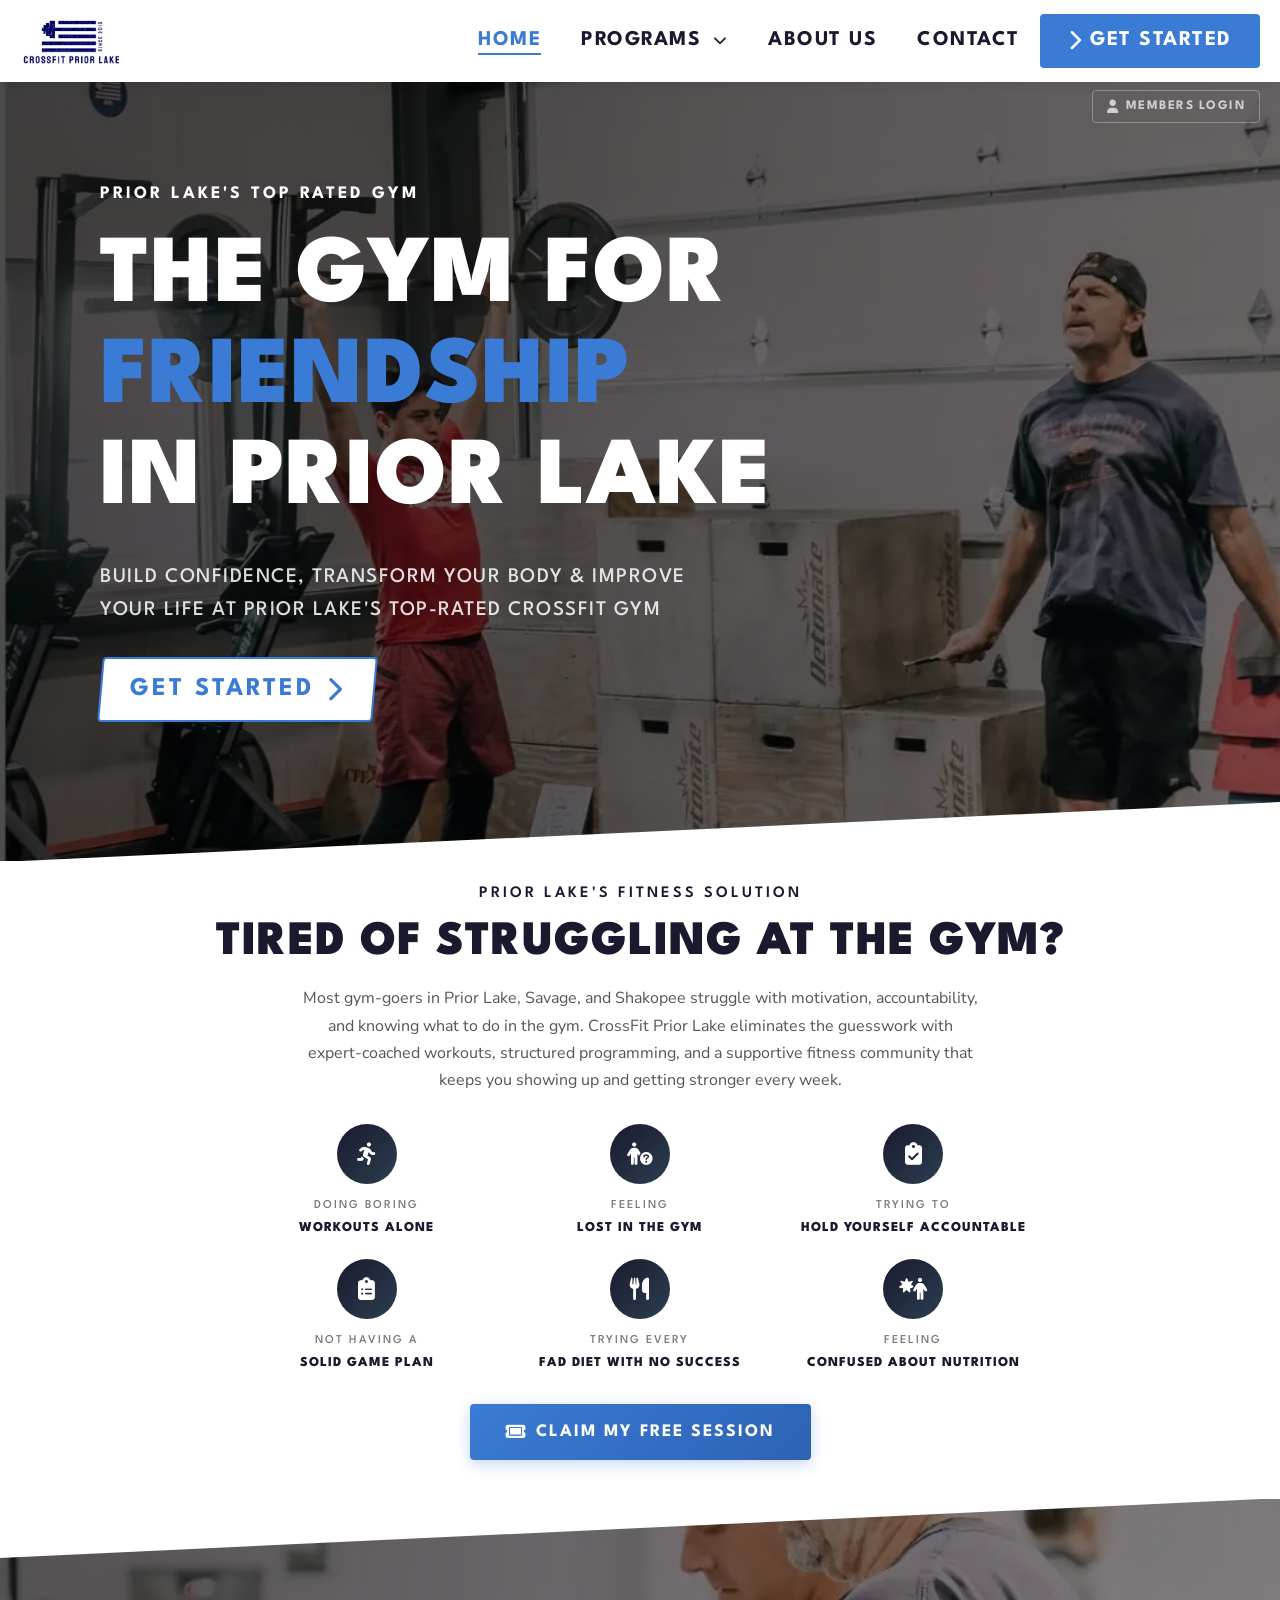
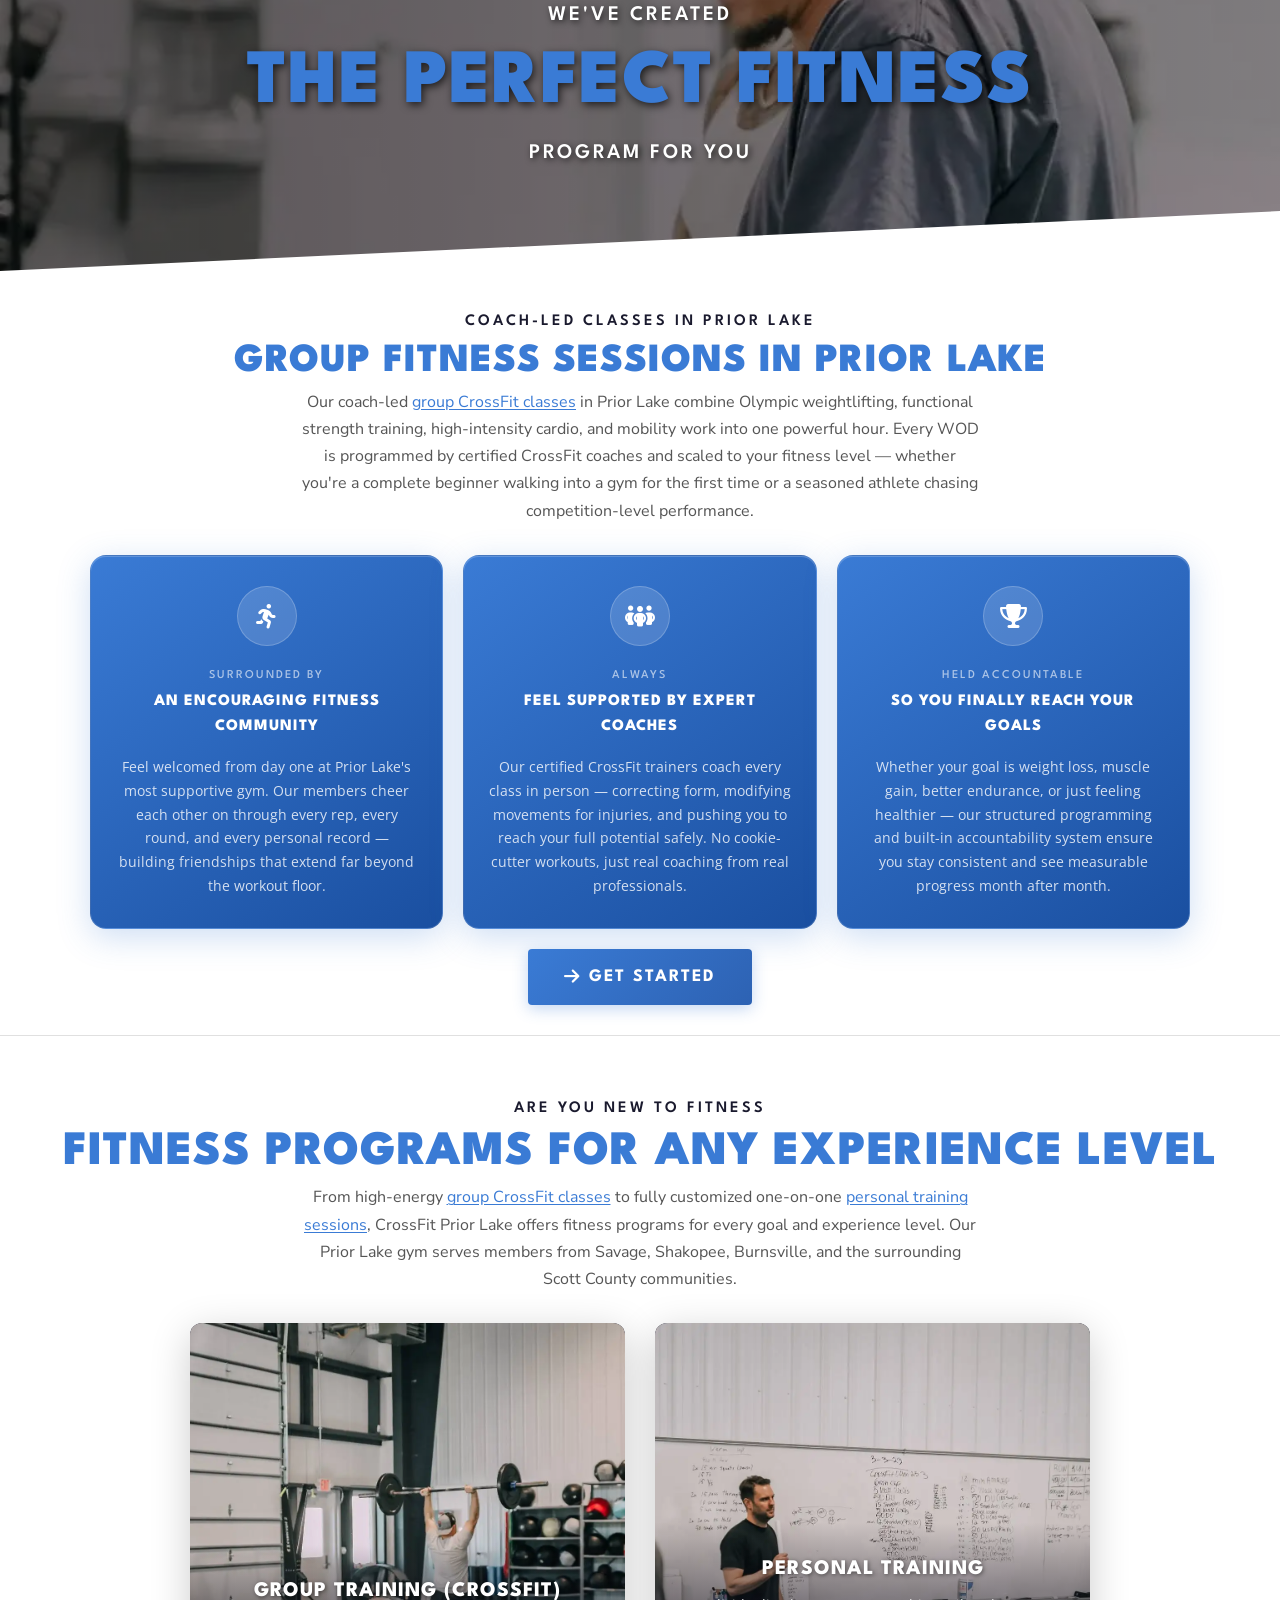
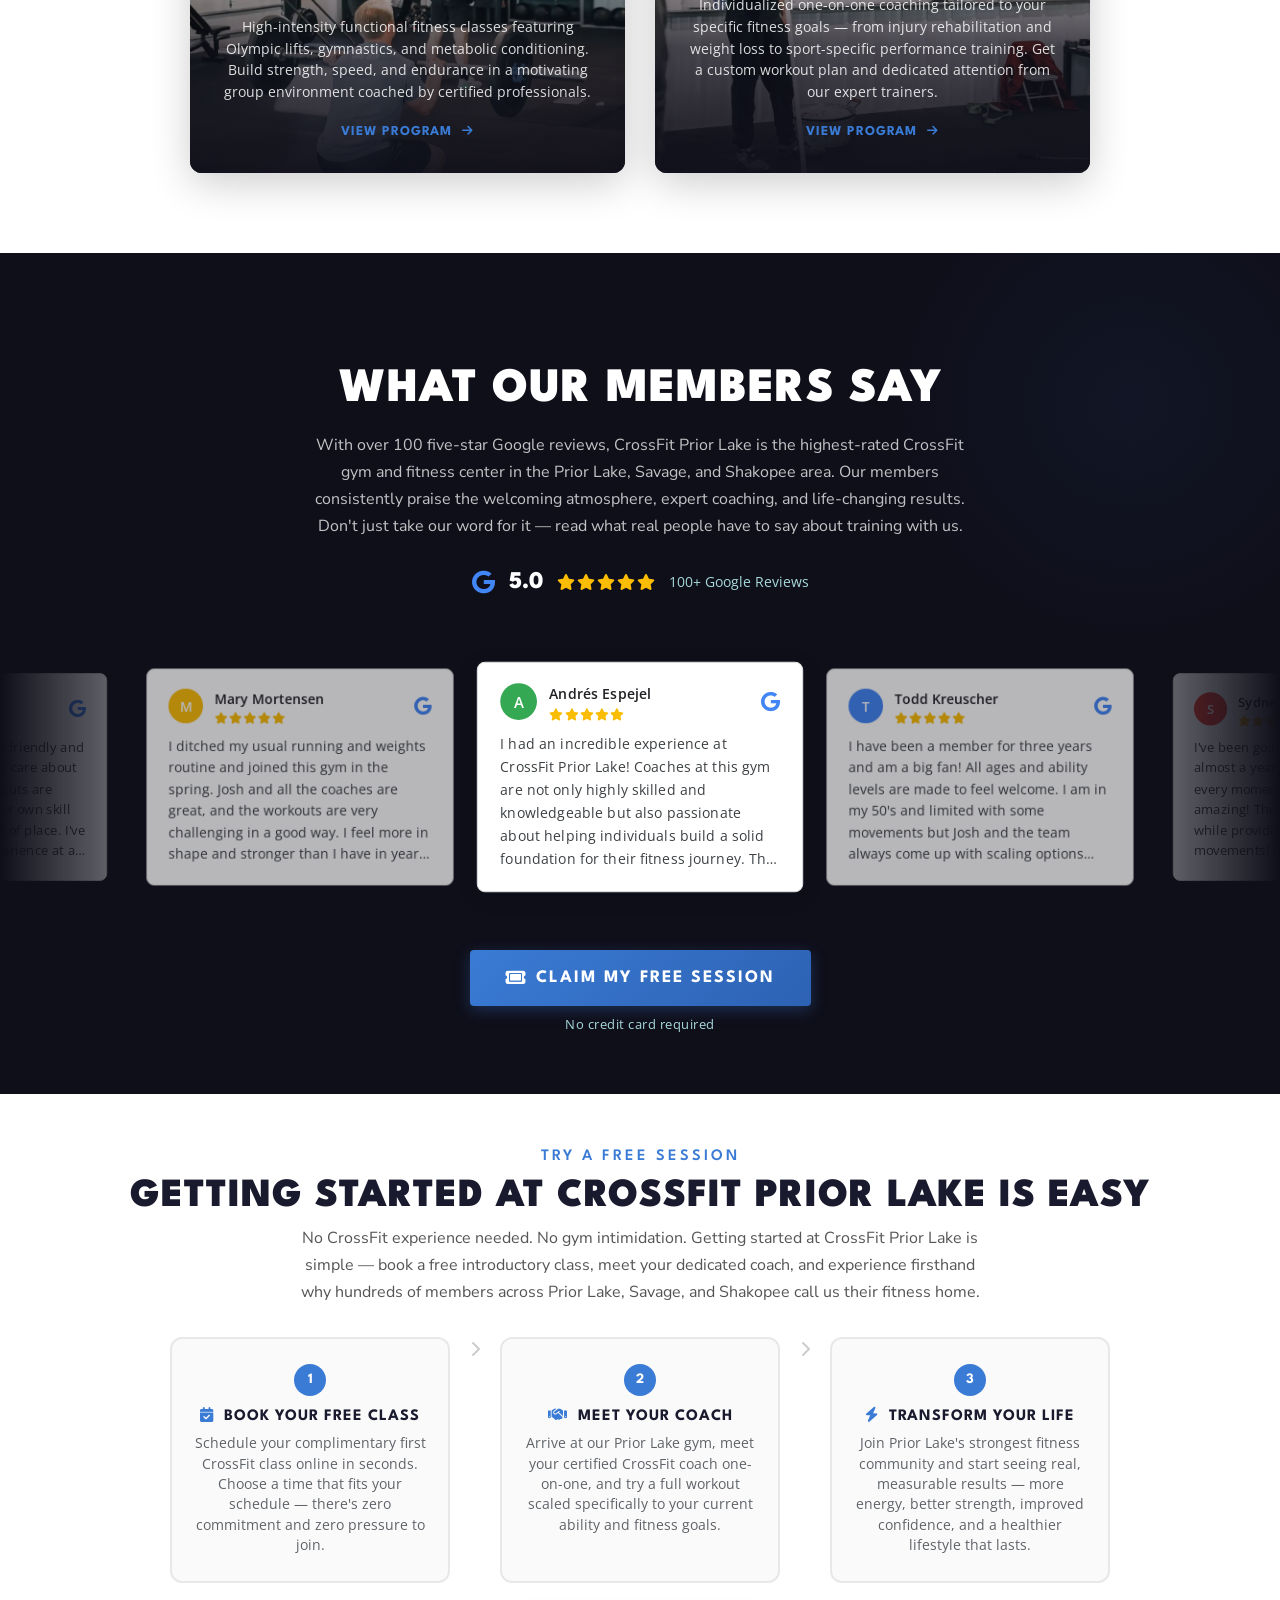
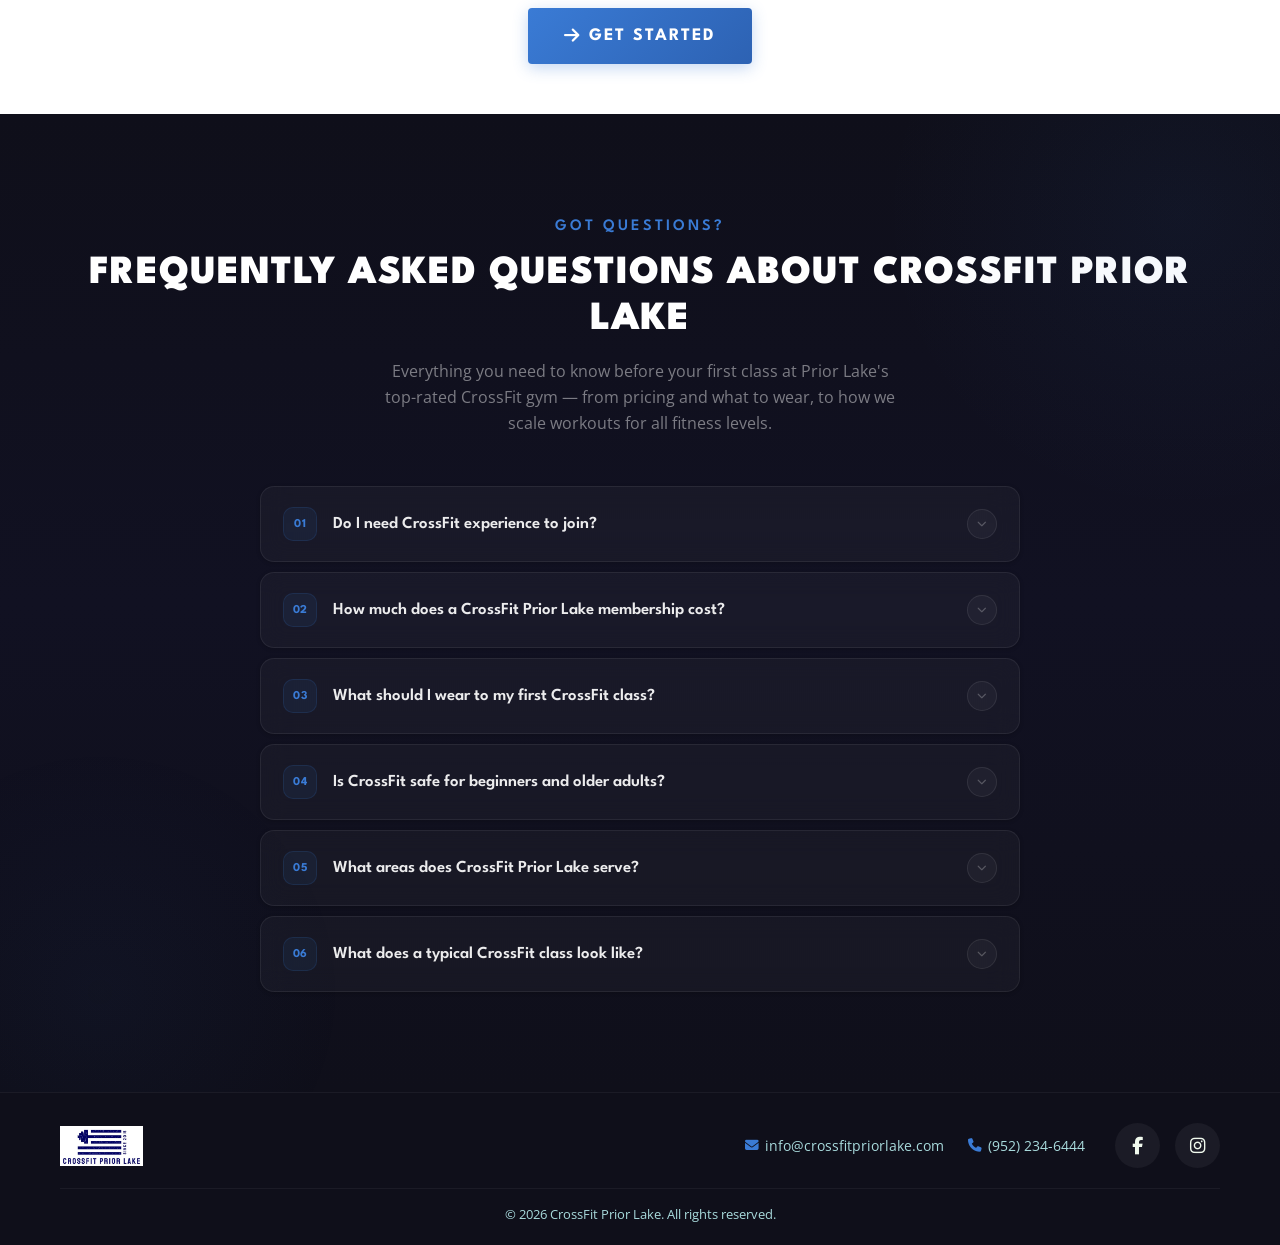
==== index.html @ 155ee69e "Initial commit" ====
<!DOCTYPE html>
<html lang="en">
<head>
  <meta charset="UTF-8">
  <meta name="viewport" content="width=device-width, initial-scale=1.0">
  <meta name="description" content="CrossFit Prior Lake — #1 rated gym in Prior Lake, MN. Expert-coached group classes, personal training & nutrition coaching. Book your free class today!">
  <title>CrossFit Prior Lake | #1 CrossFit Gym in Prior Lake, MN</title>

  <!-- Preconnect to external origins -->
  <link rel="preconnect" href="https://fonts.googleapis.com">
  <link rel="preconnect" href="https://fonts.gstatic.com" crossorigin>
  <link rel="preconnect" href="https://cdnjs.cloudflare.com" crossorigin>

  <!-- Critical CSS -->
  <link rel="preload" href="css/style.css?v=2" as="style">
  <link rel="stylesheet" href="css/style.css?v=2">

  <!-- Google Fonts (non-render-blocking) -->
  <link rel="preload" as="style" href="https://fonts.googleapis.com/css2?family=League+Spartan:wght@400;500;600;700&family=Nunito+Sans:wght@400;500;600;700&family=Oswald:wght@400;500;600;700&family=Open+Sans:wght@400;500;600&display=swap">
  <link rel="stylesheet" href="https://fonts.googleapis.com/css2?family=League+Spartan:wght@400;500;600;700&family=Nunito+Sans:wght@400;500;600;700&family=Oswald:wght@400;500;600;700&family=Open+Sans:wght@400;500;600&display=swap" media="print" onload="this.media='all'">

  <!-- Font Awesome (non-render-blocking) -->
  <link rel="preload" as="style" href="https://cdnjs.cloudflare.com/ajax/libs/font-awesome/6.5.1/css/all.min.css">
  <link rel="stylesheet" href="https://cdnjs.cloudflare.com/ajax/libs/font-awesome/6.5.1/css/all.min.css" media="print" onload="this.media='all'">

  <!-- Fallback for no-JS -->
  <noscript>
    <link rel="stylesheet" href="https://fonts.googleapis.com/css2?family=League+Spartan:wght@400;500;600;700&family=Nunito+Sans:wght@400;500;600;700&family=Oswald:wght@400;500;600;700&family=Open+Sans:wght@400;500;600&display=swap">
    <link rel="stylesheet" href="https://cdnjs.cloudflare.com/ajax/libs/font-awesome/6.5.1/css/all.min.css">
  </noscript>

  <!-- Favicon -->
  <link rel="icon" type="image/webp" sizes="32x32" href="images/favicon-32x32.webp">
  <link rel="icon" type="image/webp" sizes="16x16" href="images/favicon-16x16.webp">
  <link rel="apple-touch-icon" sizes="180x180" href="images/apple-touch-icon.webp">
  <link rel="manifest" href="site.webmanifest">

  <!-- Canonical -->
  <link rel="canonical" href="https://crossfitpriorlake.com/">

  <!-- Open Graph -->
  <meta property="og:type" content="website">
  <meta property="og:url" content="https://crossfitpriorlake.com/">
  <meta property="og:title" content="CrossFit Prior Lake | #1 CrossFit Gym in Prior Lake, MN">
  <meta property="og:description" content="CrossFit Prior Lake is the #1 rated CrossFit gym in Prior Lake, MN. Expert-coached group classes, personal training & nutrition coaching for all fitness levels. Book your free class today!">
  <meta property="og:image" content="https://crossfitpriorlake.com/images/Personal%20Training.webp">
  <meta property="og:locale" content="en_US">
  <meta property="og:site_name" content="CrossFit Prior Lake">

  <!-- Twitter Card -->
  <meta name="twitter:card" content="summary_large_image">
  <meta name="twitter:title" content="CrossFit Prior Lake | #1 CrossFit Gym in Prior Lake, MN">
  <meta name="twitter:description" content="CrossFit Prior Lake is the #1 rated CrossFit gym in Prior Lake, MN. Expert-coached group classes, personal training & nutrition coaching for all fitness levels. Book your free class today!">
  <meta name="twitter:image" content="https://crossfitpriorlake.com/images/Personal%20Training.webp">

  <!-- Structured Data -->
  <script type="application/ld+json">
  {
    "@context": "https://schema.org",
    "@type": "LocalBusiness",
    "@id": "https://crossfitpriorlake.com",
    "name": "CrossFit Prior Lake",
    "description": "CrossFit Prior Lake is the #1 rated CrossFit gym in Prior Lake, MN. Expert-coached group classes, personal training & nutrition coaching for all fitness levels. Book your free class today!",
    "url": "https://crossfitpriorlake.com",
    "telephone": "+1-952-234-6444",
    "address": {
      "@type": "PostalAddress",
      "streetAddress": "17205 Adelmann St SE",
      "addressLocality": "Prior Lake",
      "addressRegion": "MN",
      "postalCode": "55372",
      "addressCountry": "US"
    },
    "geo": {
      "@type": "GeoCoordinates",
      "latitude": 44.7133,
      "longitude": -93.4227
    },
    "image": "https://crossfitpriorlake.com/images/Personal%20Training.webp",
    "logo": "https://crossfitpriorlake.com/images/logo.webp",
    "openingHoursSpecification": [
      {
        "@type": "OpeningHoursSpecification",
        "dayOfWeek": ["Monday","Tuesday","Wednesday","Thursday","Friday"],
        "opens": "05:00",
        "closes": "20:00"
      },
      {
        "@type": "OpeningHoursSpecification",
        "dayOfWeek": "Saturday",
        "opens": "07:00",
        "closes": "12:00"
      },
      {
        "@type": "OpeningHoursSpecification",
        "dayOfWeek": "Sunday",
        "opens": "08:00",
        "closes": "11:00"
      }
    ],
    "aggregateRating": {
      "@type": "AggregateRating",
      "ratingValue": "5.0",
      "reviewCount": "100",
      "bestRating": "5"
    },
    "priceRange": "$$",
    "sameAs": []
  }
  </script>

  <!-- FAQ Structured Data -->
  <script type="application/ld+json">
  {
    "@context": "https://schema.org",
    "@type": "FAQPage",
    "mainEntity": [
      {
        "@type": "Question",
        "name": "Do I need CrossFit experience to join?",
        "acceptedAnswer": {
          "@type": "Answer",
          "text": "Absolutely not. CrossFit Prior Lake welcomes complete beginners every day. Every workout is scaled to your current fitness level by our certified coaches, so you can start from wherever you are — no experience required."
        }
      },
      {
        "@type": "Question",
        "name": "How much does a CrossFit Prior Lake membership cost?",
        "acceptedAnswer": {
          "@type": "Answer",
          "text": "We offer several membership options including unlimited group classes, personal training packages, and drop-in rates. Contact us or book a free intro class to learn about current pricing and find the plan that best fits your goals and budget."
        }
      },
      {
        "@type": "Question",
        "name": "What should I wear to my first CrossFit class?",
        "acceptedAnswer": {
          "@type": "Answer",
          "text": "Wear comfortable athletic clothing and supportive sneakers (cross-trainers or flat-soled shoes work best). Bring a water bottle — we provide everything else you need for your first workout at our Prior Lake gym."
        }
      },
      {
        "@type": "Question",
        "name": "Is CrossFit safe for beginners and older adults?",
        "acceptedAnswer": {
          "@type": "Answer",
          "text": "Yes. CrossFit is infinitely scalable. Our coaches modify every movement to accommodate injuries, mobility limitations, and different fitness levels. We train members from age 14 to 70+ safely and effectively."
        }
      },
      {
        "@type": "Question",
        "name": "What areas does CrossFit Prior Lake serve?",
        "acceptedAnswer": {
          "@type": "Answer",
          "text": "Our gym is located at 17205 Adelmann St SE in Prior Lake, MN 55372. We serve members from Prior Lake, Savage, Shakopee, Burnsville, Lakeville, Jordan, and the broader Scott County area."
        }
      },
      {
        "@type": "Question",
        "name": "What does a typical CrossFit class look like?",
        "acceptedAnswer": {
          "@type": "Answer",
          "text": "Each one-hour class includes a guided warm-up, skill or strength work, a high-intensity workout of the day (WOD), and a cool-down. Classes are led by certified coaches who explain every movement and ensure proper form throughout."
        }
      }
    ]
  }
  </script>
</head>
<body>

  <!-- ===== NAVIGATION ===== -->
  <nav class="navbar">
    <div class="container">
      <a href="index.html" class="logo"><img src="images/logo.webp" alt="CrossFit Prior Lake"></a>
      <ul class="nav-links">
        <li><a href="index.html" class="active">Home</a></li>
        <li class="nav-dropdown">
          <a href="#">Programs <i class="fas fa-chevron-down nav-dropdown-arrow"></i></a>
          <ul class="dropdown-menu">
            <li><a href="group-training.html">Group Training (CrossFit)</a></li>
            <li><a href="personal-training.html">Personal Training</a></li>
          </ul>
        </li>
        <li><a href="about.html">About Us</a></li>
        <li><a href="contact.html">Contact</a></li>
      </ul>
      <a href="contact.html" class="btn btn-nav-cta"><i class="fas fa-chevron-right"></i> Get Started</a>
      <div class="hamburger">
        <span></span>
        <span></span>
        <span></span>
      </div>
    </div>
  </nav>

  <!-- ===== HERO ===== -->
  <section class="hero">
    <a href="members.html" class="btn-nav-members"><i class="fas fa-user"></i> Members Login</a>
    <div class="hero-container">
      <div class="hero-content">
        <p class="hero-subtitle">PRIOR LAKE'S TOP RATED GYM</p>
        <h1>The Gym For<br><span class="hero-rotate">Fitness</span><br>In Prior Lake</h1>
        <p class="hero-tagline">Build confidence, transform your body &amp; improve your life at Prior Lake's top-rated CrossFit gym</p>
        <a href="contact.html" class="btn btn-hero"><span>Get Started</span> <i class="fas fa-chevron-right"></i></a>
      </div>
    </div>
    <div class="hero-mountain">
      <svg viewBox="0 0 1440 80" preserveAspectRatio="none" xmlns="http://www.w3.org/2000/svg">
        <path d="M0,80 L1440,20 L1440,80 Z" fill="#ffffff"/>
      </svg>
    </div>
  </section>

  <!-- ===== ARE YOU TIRED OF ===== -->
  <section class="tired-of">
    <div class="container">
      <p class="tired-of-label">Prior Lake's Fitness Solution</p>
      <h2 class="tired-of-heading">Tired Of Struggling At The Gym?</h2>
      <p class="seo-blurb">Most gym-goers in Prior Lake, Savage, and Shakopee struggle with motivation, accountability, and knowing what to do in the gym. CrossFit Prior Lake eliminates the guesswork with expert-coached workouts, structured programming, and a supportive fitness community that keeps you showing up and getting stronger every week.</p>
      <div class="tired-of-grid">
        <div class="tired-of-card">
          <div class="tired-of-icon"><i class="fas fa-person-running"></i></div>
          <p class="tired-of-small">Doing Boring</p>
          <p class="tired-of-bold">Workouts Alone</p>
        </div>
        <div class="tired-of-card">
          <div class="tired-of-icon"><i class="fas fa-person-circle-question"></i></div>
          <p class="tired-of-small">Feeling</p>
          <p class="tired-of-bold">Lost in the Gym</p>
        </div>
        <div class="tired-of-card">
          <div class="tired-of-icon"><i class="fas fa-clipboard-check"></i></div>
          <p class="tired-of-small">Trying To</p>
          <p class="tired-of-bold">Hold Yourself Accountable</p>
        </div>
        <div class="tired-of-card">
          <div class="tired-of-icon"><i class="fas fa-clipboard-list"></i></div>
          <p class="tired-of-small">Not Having A</p>
          <p class="tired-of-bold">Solid Game Plan</p>
        </div>
        <div class="tired-of-card">
          <div class="tired-of-icon"><i class="fas fa-utensils"></i></div>
          <p class="tired-of-small">Trying Every</p>
          <p class="tired-of-bold">Fad Diet With No Success</p>
        </div>
        <div class="tired-of-card">
          <div class="tired-of-icon"><i class="fas fa-person-burst"></i></div>
          <p class="tired-of-small">Feeling</p>
          <p class="tired-of-bold">Confused About Nutrition</p>
        </div>
      </div>
      <a href="contact.html" class="btn btn-blue tired-of-btn"><i class="fas fa-ticket"></i> Claim My Free Session</a>
    </div>
  </section>

  <!-- ===== PERFECT PROGRAM BANNER ===== -->
  <section class="perfect-banner">
    <div class="perfect-banner-slant-top">
      <svg viewBox="0 0 1440 80" preserveAspectRatio="none" xmlns="http://www.w3.org/2000/svg">
        <path d="M0,60 L1440,0 L0,0 Z" fill="#ffffff"/>
      </svg>
    </div>
    <div class="perfect-banner-content">
      <p class="perfect-banner-sub">We've Created</p>
      <h2 class="perfect-banner-heading"><span>The Perfect Fitness</span></h2>
      <p class="perfect-banner-sub">Program For You</p>
    </div>
    <div class="perfect-banner-slant-bottom">
      <svg viewBox="0 0 1440 80" preserveAspectRatio="none" xmlns="http://www.w3.org/2000/svg">
        <path d="M0,60 L1440,0 L1440,80 L0,80 Z" fill="#ffffff"/>
      </svg>
    </div>
  </section>

  <!-- ===== GROUP FITNESS TRAINING ===== -->
  <section class="group-fitness">
    <div class="container">
      <p class="group-fitness-label">Coach-Led Classes In Prior Lake</p>
      <h2 class="group-fitness-heading">Group Fitness Sessions In Prior Lake</h2>
      <p class="seo-blurb">Our coach-led <a href="group-training.html">group CrossFit classes</a> in Prior Lake combine Olympic weightlifting, functional strength training, high-intensity cardio, and mobility work into one powerful hour. Every WOD is programmed by certified CrossFit coaches and scaled to your fitness level — whether you're a complete beginner walking into a gym for the first time or a seasoned athlete chasing competition-level performance.</p>
      <div class="group-fitness-grid">
        <div class="group-fitness-card">
          <div class="group-fitness-icon"><i class="fas fa-person-running"></i></div>
          <p class="group-fitness-small">Surrounded By</p>
          <p class="group-fitness-bold">An Encouraging Fitness Community</p>
          <p class="group-fitness-desc">Feel welcomed from day one at Prior Lake's most supportive gym. Our members cheer each other on through every rep, every round, and every personal record — building friendships that extend far beyond the workout floor.</p>
        </div>
        <div class="group-fitness-card">
          <div class="group-fitness-icon"><i class="fas fa-people-group"></i></div>
          <p class="group-fitness-small">Always</p>
          <p class="group-fitness-bold">Feel Supported By Expert Coaches</p>
          <p class="group-fitness-desc">Our certified CrossFit trainers coach every class in person — correcting form, modifying movements for injuries, and pushing you to reach your full potential safely. No cookie-cutter workouts, just real coaching from real professionals.</p>
        </div>
        <div class="group-fitness-card">
          <div class="group-fitness-icon"><i class="fas fa-trophy"></i></div>
          <p class="group-fitness-small">Held Accountable</p>
          <p class="group-fitness-bold">So You Finally Reach Your Goals</p>
          <p class="group-fitness-desc">Whether your goal is weight loss, muscle gain, better endurance, or just feeling healthier — our structured programming and built-in accountability system ensure you stay consistent and see measurable progress month after month.</p>
        </div>
      </div>
      <a href="contact.html" class="btn btn-blue group-fitness-btn"><i class="fas fa-arrow-right"></i> Get Started</a>
    </div>
  </section>

  <!-- ===== PROGRAMS PREVIEW ===== -->
  <section class="programs">
    <div class="container">
      <p class="programs-label">Are You New To Fitness</p>
      <h2 class="programs-heading">Fitness Programs For Any Experience Level</h2>
      <p class="seo-blurb">From high-energy <a href="group-training.html">group CrossFit classes</a> to fully customized one-on-one <a href="personal-training.html">personal training sessions</a>, CrossFit Prior Lake offers fitness programs for every goal and experience level. Our Prior Lake gym serves members from Savage, Shakopee, Burnsville, and the surrounding Scott County communities.</p>
      <div class="programs-grid">
        <div class="program-card">
          <div class="program-card-img">
            <img src="images/Group%20Fitness.webp" alt="Group CrossFit class at CrossFit Prior Lake gym in Prior Lake, MN">
          </div>
          <div class="program-card-content">
            <h3>Group Training (CrossFit)</h3>
            <p>High-intensity functional fitness classes featuring Olympic lifts, gymnastics, and metabolic conditioning. Build strength, speed, and endurance in a motivating group environment coached by certified professionals.</p>
            <a href="group-training.html" class="program-link">View Program <i class="fas fa-arrow-right"></i></a>
          </div>
        </div>
        <div class="program-card">
          <div class="program-card-img">
            <img src="images/Personal%20Training.webp" alt="One-on-one personal training session at CrossFit Prior Lake">
          </div>
          <div class="program-card-content">
            <h3>Personal Training</h3>
            <p>Individualized one-on-one coaching tailored to your specific fitness goals — from injury rehabilitation and weight loss to sport-specific performance training. Get a custom workout plan and dedicated attention from our expert trainers.</p>
            <a href="personal-training.html" class="program-link">View Program <i class="fas fa-arrow-right"></i></a>
          </div>
        </div>
      </div>
    </div>
  </section>

  <!-- ===== GOOGLE REVIEWS ===== -->
  <section class="reviews">
    <div class="container">
      <p class="reviews-label">Real People, Real Results</p>
      <h2 class="reviews-heading">What Our Members Say</h2>
      <p class="seo-blurb seo-blurb-light">With over 100 five-star Google reviews, CrossFit Prior Lake is the highest-rated CrossFit gym and fitness center in the Prior Lake, Savage, and Shakopee area. Our members consistently praise the welcoming atmosphere, expert coaching, and life-changing results. Don't just take our word for it — read what real people have to say about training with us.</p>
      <div class="reviews-google">
        <i class="fab fa-google"></i>
        <span class="reviews-rating">5.0</span>
        <div class="reviews-stars">
          <i class="fas fa-star"></i><i class="fas fa-star"></i><i class="fas fa-star"></i><i class="fas fa-star"></i><i class="fas fa-star"></i>
        </div>
        <span class="reviews-count">100+ Google Reviews</span>
      </div>
    </div>
    <div class="reviews-carousel-wrapper">
      <div class="reviews-carousel" id="reviewsCarousel">
        <!-- Cards loaded dynamically via JS, fallback below -->
      </div>
    </div>
    <div class="reviews-cta">
      <a href="contact.html" class="btn btn-blue reviews-btn"><i class="fas fa-ticket"></i> Claim My Free Session</a>
      <p class="reviews-cta-sub">No credit card required</p>
    </div>
  </section>

  <!-- ===== HOW IT WORKS ===== -->
  <section class="how-it-works">
    <div class="container">
      <p class="how-it-works-label">Try A Free Session</p>
      <h2 class="how-it-works-heading">Getting Started At CrossFit Prior Lake Is Easy</h2>
      <p class="seo-blurb">No CrossFit experience needed. No gym intimidation. Getting started at CrossFit Prior Lake is simple — book a free introductory class, meet your dedicated coach, and experience firsthand why hundreds of members across Prior Lake, Savage, and Shakopee call us their fitness home.</p>
      <div class="how-it-works-steps">
        <div class="how-it-works-step">
          <div class="how-it-works-number">1</div>
          <h3><i class="fas fa-calendar-check"></i> Book Your Free Class</h3>
          <p>Schedule your complimentary first CrossFit class online in seconds. Choose a time that fits your schedule — there's zero commitment and zero pressure to join.</p>
        </div>
        <div class="how-it-works-connector"><i class="fas fa-chevron-right"></i></div>
        <div class="how-it-works-step">
          <div class="how-it-works-number">2</div>
          <h3><i class="fas fa-handshake"></i> Meet Your Coach</h3>
          <p>Arrive at our Prior Lake gym, meet your certified CrossFit coach one-on-one, and try a full workout scaled specifically to your current ability and fitness goals.</p>
        </div>
        <div class="how-it-works-connector"><i class="fas fa-chevron-right"></i></div>
        <div class="how-it-works-step">
          <div class="how-it-works-number">3</div>
          <h3><i class="fas fa-bolt"></i> Transform Your Life</h3>
          <p>Join Prior Lake's strongest fitness community and start seeing real, measurable results — more energy, better strength, improved confidence, and a healthier lifestyle that lasts.</p>
        </div>
      </div>
      <a href="contact.html" class="btn btn-blue how-it-works-btn"><i class="fas fa-arrow-right"></i> Get Started</a>
    </div>
  </section>

  <!-- ===== FAQ ===== -->
  <section class="faq">
    <div class="container">
      <p class="faq-label">Got Questions?</p>
      <h2 class="faq-heading">Frequently Asked Questions About CrossFit Prior Lake</h2>
      <p class="faq-subtext">Everything you need to know before your first class at Prior Lake's top-rated CrossFit gym — from pricing and what to wear, to how we scale workouts for all fitness levels.</p>
      <div class="faq-list">
        <details class="faq-item">
          <summary><span class="faq-question-text">Do I need CrossFit experience to join?</span></summary>
          <p>Absolutely not. CrossFit Prior Lake welcomes complete beginners every day. Every workout is scaled to your current fitness level by our certified coaches, so you can start from wherever you are — no experience required.</p>
        </details>
        <details class="faq-item">
          <summary><span class="faq-question-text">How much does a CrossFit Prior Lake membership cost?</span></summary>
          <p>We offer several membership options including unlimited group classes, personal training packages, and drop-in rates. Contact us or book a free intro class to learn about current pricing and find the plan that best fits your goals and budget.</p>
        </details>
        <details class="faq-item">
          <summary><span class="faq-question-text">What should I wear to my first CrossFit class?</span></summary>
          <p>Wear comfortable athletic clothing and supportive sneakers (cross-trainers or flat-soled shoes work best). Bring a water bottle — we provide everything else you need for your first workout at our Prior Lake gym.</p>
        </details>
        <details class="faq-item">
          <summary><span class="faq-question-text">Is CrossFit safe for beginners and older adults?</span></summary>
          <p>Yes. CrossFit is infinitely scalable. Our coaches modify every movement to accommodate injuries, mobility limitations, and different fitness levels. We train members from age 14 to 70+ safely and effectively.</p>
        </details>
        <details class="faq-item">
          <summary><span class="faq-question-text">What areas does CrossFit Prior Lake serve?</span></summary>
          <p>Our gym is located at 17205 Adelmann St SE in Prior Lake, MN 55372. We serve members from Prior Lake, Savage, Shakopee, Burnsville, Lakeville, Jordan, and the broader Scott County area.</p>
        </details>
        <details class="faq-item">
          <summary><span class="faq-question-text">What does a typical CrossFit class look like?</span></summary>
          <p>Each one-hour class includes a guided warm-up, skill or strength work, a high-intensity workout of the day (WOD), and a cool-down. Classes are led by certified coaches who explain every movement and ensure proper form throughout.</p>
        </details>
      </div>
    </div>
  </section>

  <!-- ===== MOBILE STICKY CTA BAR ===== -->
  <div class="mobile-sticky-bar" id="mobileStickyBar">
    <a href="members.html" class="mobile-sticky-btn mobile-sticky-members">
      <i class="fas fa-user"></i>
      <span>Members</span>
    </a>
    <a href="contact.html" class="mobile-sticky-btn mobile-sticky-schedule">
      <i class="fas fa-calendar-alt"></i>
      <span>Schedule</span>
    </a>
    <a href="contact.html" class="mobile-sticky-btn mobile-sticky-free">
      <i class="fas fa-award"></i>
      <span>Free Session</span>
    </a>
  </div>

  <!-- ===== FOOTER ===== -->
  <footer class="footer">
    <div class="container">
      <div class="footer-compact">
        <a href="index.html" class="logo"><img src="images/logo.webp" alt="CrossFit Prior Lake"></a>
        <div class="footer-contact">
          <a href="mailto:info@crossfitpriorlake.com"><i class="fas fa-envelope"></i> info@crossfitpriorlake.com</a>
          <a href="tel:+19522346444"><i class="fas fa-phone"></i> (952) 234-6444</a>
        </div>
        <div class="social-links">
          <a href="https://www.facebook.com/p/CrossFit-Prior-Lake-100094153952353/"><i class="fab fa-facebook-f"></i></a>
          <a href="https://www.instagram.com/crossfitpriorlake/"><i class="fab fa-instagram"></i></a>
        </div>
      </div>
      <div class="footer-bottom">
        <p>&copy; 2026 CrossFit Prior Lake. All rights reserved.</p>
      </div>
    </div>
  </footer>

  <!-- ===== POPUP ===== -->
  <div class="popup-overlay" id="popupOverlay">
    <div class="popup-modal">
      <button class="popup-close" id="popupClose" aria-label="Close popup">&times;</button>
      <div class="popup-badge"><i class="fas fa-gift"></i> FREE CLASS — Limited Spots</div>
      <h2 class="popup-heading">Claim Free Class & See Schedule</h2>
      <p class="popup-sub">Try a workout on us — zero cost, zero commitment. Just show up and experience the best gym in Prior Lake.</p>
      <form class="popup-form" id="popupForm">
        <div class="popup-form-row">
          <input type="text" name="firstName" placeholder="First Name" required>
          <input type="text" name="lastName" placeholder="Last Name" required>
        </div>
        <input type="email" name="email" placeholder="Email Address" required>
        <input type="tel" name="phone" placeholder="Phone Number" required>
        <button type="submit" class="popup-submit"><i class="fas fa-bolt"></i> Reserve My Free Class</button>
      </form>
      <div class="popup-trust">
        <span><i class="fas fa-lock"></i> Your info is 100% private</span>
        <span><i class="fas fa-star"></i> 5-star rated gym</span>
      </div>
    </div>
  </div>

  <script src="js/main.js?v=2" defer></script>
  <script src="https://widgets.leadconnectorhq.com/loader.js" data-resources-url="https://widgets.leadconnectorhq.com/chat-widget/loader.js" data-widget-id="67d07bcbf71a1a4a21e40b2a"></script>
</body>
</html>
---- css/style.css ----
/* Reset */
*,
*::before,
*::after {
  margin: 0;
  padding: 0;
  box-sizing: border-box;
}

/* Variables */
:root {
  --primary: #e63946;
  --primary-dark: #c1121f;
  --dark: #1a1a2e;
  --darker: #0f0f1a;
  --light: #f1faee;
  --gray: #a8dadc;
  --white: #fff;
  --blue: #3a7bd5;
  --blue-dark: #2d62b3;
  --font-heading: 'Oswald', sans-serif;
  --font-body: 'Open Sans', sans-serif;
  --font-display: 'League Spartan', sans-serif;
  --shadow: 0 4px 20px rgba(0, 0, 0, 0.3);
  --transition: all .3s ease;
}

/* Base */
html {
  scroll-behavior: smooth;
  font-size: 16px;
}

body {
  font-family: var(--font-body);
  background-color: var(--darker);
  color: var(--light);
  line-height: 1.6;
  overflow-x: hidden;
}

a {
  text-decoration: none;
  color: inherit;
}

ul {
  list-style: none;
}

img {
  max-width: 100%;
  display: block;
}

/* Layout */
.container {
  max-width: 1200px;
  margin: 0 auto;
  padding: 0 20px;
}

/* Typography */
h1, h2, h3, h4 {
  font-family: var(--font-heading);
  text-transform: uppercase;
  letter-spacing: 1px;
}

h1 { font-size: 3.5rem; }
h2 { font-size: 2.5rem; }
h3 { font-size: 1.5rem; }

.section-title {
  text-align: center;
  margin-bottom: 60px;
  position: relative;
}

.section-title h2 {
  display: inline-block;
  position: relative;
  padding-bottom: 15px;
}

.section-title h2::after {
  content: '';
  position: absolute;
  bottom: 0;
  left: 50%;
  transform: translateX(-50%);
  width: 80px;
  height: 4px;
  background: var(--primary);
}

.section-title p {
  color: var(--gray);
  margin-top: 15px;
  font-size: 1.1rem;
}

/* Section Labels */
.tired-of-label,
.group-fitness-label,
.programs-label,
.how-it-works-label,
.reviews-label,
.faq-label {
  font-family: var(--font-display);
  font-size: 1rem;
  font-weight: 600;
  text-transform: uppercase;
  letter-spacing: 3px;
  margin-bottom: 5px;
}

.tired-of-label { color: var(--dark); margin-bottom: 10px; }
.group-fitness-label,
.programs-label { color: var(--dark); }
.how-it-works-label { color: var(--blue); }
.reviews-label { color: var(--gray); }
.faq-label { color: var(--blue); text-align: center; margin-bottom: 12px; }

/* Section Headings */
.tired-of-heading,
.group-fitness-heading,
.programs-heading,
.how-it-works-heading,
.reviews-heading,
.faq-heading {
  font-family: var(--font-display);
  font-weight: 900;
  text-transform: uppercase;
  line-height: 1.1;
}

.tired-of-heading {
  font-size: clamp(2rem, 4vw, 3rem);
  color: var(--dark);
  margin-bottom: 16px;
}

.group-fitness-heading {
  font-size: clamp(1.8rem, 4vw, 2.5rem);
  color: var(--blue);
  margin-bottom: 5px;
}

.programs-heading {
  font-size: clamp(2rem, 4vw, 3rem);
  color: var(--blue);
  margin-bottom: 5px;
}

.how-it-works-heading {
  font-size: clamp(1.8rem, 3.5vw, 2.5rem);
  color: var(--dark);
  margin-bottom: 6px;
}

.reviews-heading {
  font-size: clamp(2rem, 4vw, 3rem);
  color: var(--white);
  margin-bottom: 15px;
}

.faq-heading {
  font-size: clamp(1.8rem, 3.5vw, 2.5rem);
  color: var(--white);
  text-align: center;
  margin-bottom: 16px;
  line-height: 1.15;
}

/* Buttons */
.btn {
  display: inline-block;
  padding: 14px 36px;
  font-family: var(--font-heading);
  font-size: 1rem;
  text-transform: uppercase;
  letter-spacing: 2px;
  border: none;
  border-radius: 4px;
  cursor: pointer;
  transition: var(--transition);
  font-weight: 600;
  position: relative;
  overflow: hidden;
}

.btn::after {
  content: '';
  position: absolute;
  top: -50%;
  left: -75%;
  width: 50%;
  height: 200%;
  background: linear-gradient(90deg, transparent, rgba(255, 255, 255, 0.2), transparent);
  transform: skewX(-20deg);
  transition: left .6s ease;
  pointer-events: none;
}

.btn:hover::after {
  left: 125%;
}

.btn-primary {
  background: var(--primary);
  color: var(--white);
}

.btn-primary:hover {
  background: var(--primary-dark);
  transform: translateY(-2px);
  box-shadow: 0 6px 20px rgba(230, 57, 70, 0.4);
}

.btn-outline {
  background: transparent;
  color: var(--white);
  border: 2px solid var(--primary);
}

.btn-outline:hover {
  background: var(--primary);
  color: var(--white);
  transform: translateY(-2px);
}

.btn-blue {
  display: inline-flex;
  align-items: center;
  gap: 8px;
  padding: 14px 36px;
  font-family: var(--font-display);
  font-size: 1.1rem;
  font-weight: 700;
  text-transform: uppercase;
  letter-spacing: 2px;
  background: linear-gradient(135deg, var(--blue), var(--blue-dark));
  color: var(--white);
  border-radius: 4px;
  transition: var(--transition);
  box-shadow: 0 4px 15px rgba(58, 123, 213, 0.3);
}

.btn-blue:hover {
  background: linear-gradient(135deg, var(--blue-dark), #1e4d8e);
  transform: translateY(-3px);
  box-shadow: 0 8px 30px rgba(58, 123, 213, 0.5);
}

.how-it-works-btn {
  margin-top: 25px;
}

.btn-hero {
  display: inline-flex;
  align-items: center;
  gap: 12px;
  padding: 10px 28px;
  font-family: var(--font-display);
  font-size: 1.6rem;
  font-weight: 700;
  text-transform: uppercase;
  letter-spacing: 3px;
  background: var(--white);
  color: var(--blue);
  border: 2px solid var(--blue);
  transform: skewX(-5deg);
  transition: var(--transition);
}

.btn-hero span,
.btn-hero i {
  display: inline-block;
  transform: skewX(5deg);
}

.btn-hero:hover {
  background: var(--blue);
  color: var(--white);
  transform: skewX(-5deg) translateY(-2px);
  box-shadow: 0 6px 20px rgba(58, 123, 213, 0.4);
}

/* SEO Blurb */
.seo-blurb {
  font-family: 'Nunito Sans', sans-serif;
  font-size: 1rem;
  font-weight: 400;
  line-height: 1.7;
  color: #555;
  max-width: 680px;
  margin: 0 auto 30px;
  text-align: center;
}

.seo-blurb-light {
  color: rgba(255, 255, 255, 0.75);
}

.seo-blurb a {
  color: var(--blue);
  text-decoration: underline;
  text-underline-offset: 2px;
  transition: color .2s ease;
}

.seo-blurb a:hover {
  color: var(--blue-dark);
}

.seo-blurb-light a {
  color: rgba(255, 255, 255, 0.9);
}

.seo-blurb-light a:hover {
  color: #fff;
}

/* Navigation */
.navbar {
  position: fixed;
  top: 0;
  left: 0;
  width: 100%;
  z-index: 1000;
  padding: 14px 0;
  background: var(--white);
  box-shadow: 0 2px 12px rgba(0, 0, 0, 0.08);
  transition: var(--transition);
}

.navbar.scrolled {
  padding: 10px 0;
  box-shadow: 0 2px 20px rgba(0, 0, 0, 0.12);
}

.navbar .container {
  display: flex;
  align-items: center;
  max-width: 100%;
}

.logo {
  font-family: var(--font-heading);
  font-size: 1.8rem;
  font-weight: 700;
  text-transform: uppercase;
  letter-spacing: 2px;
  color: var(--dark);
  display: flex;
  align-items: center;
  margin-right: auto;
}

.logo img {
  height: 50px;
  width: auto;
}

.logo span {
  color: var(--primary);
}

.nav-links {
  display: flex;
  gap: 40px;
  align-items: center;
  margin-left: auto;
}

.nav-links a {
  font-family: var(--font-display);
  font-size: 21px;
  font-weight: 700;
  text-transform: uppercase;
  letter-spacing: 1.5px;
  color: var(--dark);
  position: relative;
  padding: 5px 0;
  transition: var(--transition);
}

.nav-links a::after {
  content: '';
  position: absolute;
  bottom: 0;
  left: 0;
  width: 0;
  height: 2px;
  background: var(--blue);
  transition: var(--transition);
}

.nav-links a:hover::after,
.nav-links a.active::after {
  width: 100%;
}

.nav-links a:hover,
.nav-links a.active {
  color: var(--blue);
}

.nav-dropdown {
  position: relative;
}

.nav-dropdown-arrow {
  font-size: .65em;
  margin-left: 4px;
  transition: transform .3s ease;
}

.nav-dropdown:hover .nav-dropdown-arrow {
  transform: rotate(180deg);
}

.dropdown-menu {
  position: absolute;
  top: 100%;
  left: 50%;
  transform: translateX(-50%) translateY(10px);
  background: var(--white);
  min-width: 260px;
  border-radius: 8px;
  box-shadow: 0 8px 30px rgba(0, 0, 0, 0.12);
  padding: 10px 0;
  opacity: 0;
  visibility: hidden;
  transition: opacity .25s ease, visibility .25s ease, transform .25s ease;
  z-index: 1001;
}

.nav-dropdown:hover .dropdown-menu {
  opacity: 1;
  visibility: visible;
  transform: translateX(-50%) translateY(0);
}

.dropdown-menu li {
  padding: 0;
}

.dropdown-menu li a {
  display: block;
  padding: 10px 20px;
  font-family: var(--font-display);
  font-size: 16px;
  font-weight: 600;
  text-transform: none;
  letter-spacing: .5px;
  color: var(--dark);
  transition: background .2s ease, color .2s ease;
  white-space: nowrap;
}

.dropdown-menu li a::after {
  display: none;
}

.dropdown-menu li a:hover {
  background: #f0f4ff;
  color: var(--blue);
}

.btn-nav-members {
  position: absolute;
  top: 90px;
  right: 20px;
  display: inline-flex;
  align-items: center;
  gap: 6px;
  font-family: var(--font-display);
  font-size: 13px;
  font-weight: 700;
  text-transform: uppercase;
  letter-spacing: 1.5px;
  color: rgba(255, 255, 255, 0.7);
  transition: var(--transition);
  white-space: nowrap;
  z-index: 10;
  padding: 5px 14px;
  border: 1px solid rgba(255, 255, 255, 0.3);
  border-radius: 4px;
}

.btn-nav-members:hover {
  color: #fff;
  border-color: rgba(255, 255, 255, 0.7);
  background: rgba(255, 255, 255, 0.1);
}

.btn-nav-cta {
  display: inline-flex;
  align-items: center;
  gap: 8px;
  padding: 10px 28px;
  font-family: var(--font-display);
  font-size: 21px;
  text-transform: uppercase;
  letter-spacing: 1.5px;
  font-weight: 700;
  background: var(--blue);
  color: var(--white);
  border-radius: 4px;
  transition: var(--transition);
  white-space: nowrap;
  margin-left: 20px;
  flex-shrink: 0;
}

.btn-nav-cta:hover {
  background: var(--blue-dark);
  transform: translateY(-1px);
  box-shadow: 0 4px 15px rgba(58, 123, 213, 0.4);
}

.hamburger {
  display: none;
  flex-direction: column;
  gap: 5px;
  cursor: pointer;
  z-index: 1001;
}

.hamburger span {
  display: block;
  width: 28px;
  height: 3px;
  background: var(--dark);
  transition: var(--transition);
  border-radius: 2px;
}

.hamburger.active span:nth-child(1) {
  transform: rotate(45deg) translate(5px, 6px);
}

.hamburger.active span:nth-child(2) {
  opacity: 0;
}

.hamburger.active span:nth-child(3) {
  transform: rotate(-45deg) translate(5px, -6px);
}

/* Hero */
.hero {
  min-height: 85vh;
  display: flex;
  align-items: center;
  position: relative;
  padding-top: 180px;
  padding-bottom: 140px;
  background: linear-gradient(to right, rgba(0, 0, 0, 0.7), rgba(0, 0, 0, 0.5)), url('../images/background.webp') center/cover no-repeat fixed;
}

.hero-mountain {
  position: absolute;
  bottom: 0;
  left: 0;
  width: 100%;
  overflow: hidden;
  line-height: 0;
}

.hero-mountain svg {
  position: relative;
  display: block;
  width: 100%;
  height: 80px;
}

.hero-container {
  max-width: 1200px;
  width: 100%;
  margin: 0 auto;
  padding: 0 20px;
}

.hero-content {
  position: relative;
  z-index: 1;
  max-width: 900px;
  padding: 0 20px 0 40px;
}

.hero-subtitle {
  font-family: var(--font-display);
  font-size: 1.1rem;
  font-weight: 700;
  text-transform: uppercase;
  letter-spacing: 3px;
  color: var(--white);
  margin-bottom: 20px;
}

.hero-content h1 {
  font-family: var(--font-display);
  font-size: clamp(3rem, 8vw, 6rem);
  font-weight: 900;
  line-height: 1.05;
  color: var(--white);
  text-transform: uppercase;
  margin-bottom: 30px;
}

.hero-content h1 .hero-rotate {
  color: var(--blue);
  display: inline-block;
}

.hero-tagline {
  font-family: var(--font-display);
  font-size: 1.3rem;
  font-weight: 500;
  color: rgba(255, 255, 255, 0.85);
  letter-spacing: 1.5px;
  text-transform: uppercase;
  margin-bottom: 30px;
  max-width: 600px;
}

.hero-rotate .letter {
  display: inline-block;
  transform: rotateY(-90deg);
  animation: letterFlip .45s ease-in-out forwards;
}

/* Tired Of */
.tired-of {
  position: relative;
  margin-top: -1px;
  padding: 20px 0 40px;
  background: var(--white);
  text-align: center;
}

.tired-of-grid {
  display: grid;
  grid-template-columns: repeat(3, 1fr);
  gap: 20px;
  max-width: 800px;
  margin: 0 auto 30px;
}

.tired-of-card {
  text-align: center;
}

.tired-of-icon {
  width: 60px;
  height: 60px;
  border-radius: 50%;
  background: linear-gradient(135deg, #1a1a2e, #2c3e50);
  display: flex;
  align-items: center;
  justify-content: center;
  margin: 0 auto 12px;
  transition: transform .3s ease, box-shadow .3s ease;
}

.tired-of-card:hover .tired-of-icon {
  transform: translateY(-3px) scale(1.08);
  box-shadow: 0 8px 25px rgba(58, 123, 213, 0.25);
}

.tired-of-icon i {
  font-size: 1.4rem;
  color: var(--white);
}

.tired-of-small,
.group-fitness-small {
  font-family: var(--font-display);
  font-size: .75rem;
  font-weight: 500;
  text-transform: uppercase;
  letter-spacing: 2px;
  margin-bottom: 2px;
}

.tired-of-small { color: #777; }
.group-fitness-small { color: rgba(255, 255, 255, 0.6); margin-bottom: 4px; }

.tired-of-bold,
.group-fitness-bold {
  font-family: var(--font-display);
  font-weight: 800;
  text-transform: uppercase;
  letter-spacing: 1px;
}

.tired-of-bold { font-size: .85rem; color: var(--dark); }
.group-fitness-bold { font-size: 16px; color: #fff; margin-bottom: 15px; }

/* Perfect Banner */
.perfect-banner {
  position: relative;
  margin-top: -1px;
  padding: 100px 0 120px;
  background: linear-gradient(to right, rgba(0, 0, 0, 0.6), rgba(0, 0, 0, 0.4)), url('../images/PERFECT%20PROGRAM.webp') center/cover no-repeat;
  text-align: center;
}

.perfect-banner-slant-top {
  position: absolute;
  top: -1px;
  left: 0;
  width: 100%;
  overflow: hidden;
  line-height: 0;
}

.perfect-banner-slant-top svg {
  display: block;
  width: 100%;
  height: 80px;
}

.perfect-banner-slant-bottom {
  position: absolute;
  bottom: -1px;
  left: 0;
  width: 100%;
  overflow: hidden;
  line-height: 0;
}

.perfect-banner-slant-bottom svg {
  display: block;
  width: 100%;
  height: 80px;
}

.perfect-banner-content {
  position: relative;
  z-index: 1;
}

.perfect-banner-sub {
  font-family: var(--font-display);
  font-size: clamp(1rem, 2vw, 1.3rem);
  font-weight: 600;
  text-transform: uppercase;
  letter-spacing: 3px;
  color: var(--white);
  text-shadow: 2px 2px 6px rgba(0, 0, 0, 0.7);
}

.perfect-banner-heading {
  font-family: var(--font-display);
  font-size: clamp(3rem, 6vw, 5rem);
  font-weight: 900;
  text-transform: uppercase;
  color: var(--white);
  line-height: 1.1;
  margin: 10px 0;
  text-shadow: 2px 3px 8px rgba(0, 0, 0, 0.7);
}

.perfect-banner-heading span {
  color: var(--blue);
}

/* Group Fitness */
.group-fitness {
  position: relative;
  margin-top: -1px;
  padding: 20px 0 30px;
  background: #fff;
  text-align: center;
}

.group-fitness-grid {
  display: grid;
  grid-template-columns: repeat(3, 1fr);
  gap: 20px;
  max-width: 1100px;
  margin: 0 auto 20px;
}

.group-fitness-card {
  background: linear-gradient(145deg, var(--blue), #1a4fa0);
  backdrop-filter: blur(20px);
  -webkit-backdrop-filter: blur(20px);
  border-radius: 16px;
  padding: 30px 24px;
  text-align: center;
  border: 1px solid rgba(255, 255, 255, 0.15);
  box-shadow: 0 8px 32px rgba(58, 123, 213, 0.25), inset 0 1px 0 rgba(255, 255, 255, 0.2);
  transition: transform .3s ease, box-shadow .3s ease, border-color .3s ease;
}

.group-fitness-card:hover {
  transform: translateY(-5px);
  border-color: rgba(255, 255, 255, 0.3);
  box-shadow: 0 20px 50px rgba(58, 123, 213, 0.35), inset 0 1px 0 rgba(255, 255, 255, 0.25);
}

.group-fitness-icon {
  width: 60px;
  height: 60px;
  border-radius: 50%;
  background: rgba(255, 255, 255, 0.15);
  border: 1px solid rgba(255, 255, 255, 0.2);
  display: flex;
  align-items: center;
  justify-content: center;
  margin: 0 auto 20px;
  transition: transform .3s ease, background .3s ease;
}

.group-fitness-card:hover .group-fitness-icon {
  transform: translateY(-3px) scale(1.08);
  background: rgba(255, 255, 255, 0.25);
}

.group-fitness-icon i {
  font-size: 1.5rem;
  color: var(--white);
}

.group-fitness-desc {
  font-family: var(--font-body);
  font-size: 14px;
  line-height: 1.7;
  color: rgba(255, 255, 255, 0.8);
}

/* Programs */
.programs {
  padding: 60px 0 80px;
  background: var(--white);
  text-align: center;
  border-top: 1px solid #e0e0e0;
}

.programs-grid {
  display: grid;
  grid-template-columns: repeat(2, 1fr);
  gap: 30px;
  max-width: 900px;
  margin: 0 auto;
}

.program-card {
  position: relative;
  border-radius: 12px;
  overflow: hidden;
  background: var(--dark);
  box-shadow: 0 10px 40px rgba(0, 0, 0, 0.2);
  transition: all .4s cubic-bezier(0.25, 0.46, 0.45, 0.94);
}

.program-card:hover {
  transform: translateY(-8px);
  box-shadow: 0 25px 60px rgba(0, 0, 0, 0.35);
}

.program-card-img {
  height: 100%;
  min-height: 450px;
  overflow: hidden;
  position: relative;
}

.program-card-img img {
  width: 100%;
  height: 100%;
  object-fit: cover;
  transition: transform .6s cubic-bezier(0.25, 0.46, 0.45, 0.94);
}

.program-card:hover .program-card-img img {
  transform: scale(1.08);
}

.program-card-content {
  position: absolute;
  bottom: 0;
  left: 0;
  right: 0;
  padding: 30px;
  background: linear-gradient(to top, rgba(15, 15, 26, 0.95) 0, rgba(15, 15, 26, 0.7) 50%, transparent 100%);
}

.program-card-content h3 {
  font-family: var(--font-display);
  font-size: 1.3rem;
  font-weight: 800;
  text-transform: uppercase;
  letter-spacing: 1px;
  color: var(--white);
  margin-bottom: 8px;
  text-shadow: 1px 1px 4px rgba(0, 0, 0, 0.5);
}

.program-card-content p {
  color: rgba(255, 255, 255, 0.85);
  font-size: .9rem;
  line-height: 1.5;
  margin-bottom: 15px;
}

.program-link {
  font-family: var(--font-display);
  font-size: .85rem;
  font-weight: 700;
  text-transform: uppercase;
  letter-spacing: 1px;
  color: var(--blue);
  transition: var(--transition);
}

.program-link:hover {
  color: #5a9bef;
  letter-spacing: 2px;
}

.program-link i {
  margin-left: 5px;
  font-size: .75rem;
}

/* Reviews */
.reviews {
  padding: 80px 0 60px;
  background: var(--darker);
  text-align: center;
  overflow: hidden;
  position: relative;
}

.reviews::before {
  content: '';
  position: absolute;
  width: 500px;
  height: 500px;
  background: radial-gradient(circle, rgba(58, 123, 213, 0.06) 0, transparent 70%);
  top: -100px;
  right: -100px;
  border-radius: 50%;
  pointer-events: none;
  animation: floatOrb 8s ease-in-out infinite;
}

.reviews-google {
  display: inline-flex;
  align-items: center;
  justify-content: center;
  gap: 14px;
  margin-bottom: 40px;
  vertical-align: middle;
}

.reviews-google .fa-google {
  font-size: 1.5rem;
  color: #4285f4;
  line-height: 1;
}

.reviews-rating {
  font-family: var(--font-display);
  font-size: 1.5rem;
  font-weight: 800;
  color: var(--white);
  line-height: 1;
}

.reviews-stars {
  display: inline-flex;
  align-items: center;
  gap: 2px;
  line-height: 1;
}

.reviews-stars i {
  color: #fbbc04;
  font-size: 1rem;
  line-height: 1;
}

.reviews-count {
  font-family: var(--font-body);
  font-size: .9rem;
  color: var(--gray);
  line-height: 1;
}

.reviews-carousel-wrapper {
  position: relative;
  width: 100%;
  padding: 20px 0;
  mask-image: linear-gradient(to right, transparent 0, black 10%, black 90%, transparent 100%);
  -webkit-mask-image: linear-gradient(to right, transparent 0, black 10%, black 90%, transparent 100%);
  cursor: grab;
}

.reviews-carousel-wrapper.dragging {
  cursor: grabbing;
}

.reviews-carousel-wrapper.dragging .reviews-carousel {
  transition: none;
}

.reviews-carousel {
  display: flex;
  gap: 20px;
  transition: transform .8s cubic-bezier(0.25, 0.46, 0.45, 0.94);
  will-change: transform;
  padding: 10px 0;
}

.review-card {
  flex: 0 0 320px;
  background: #fff;
  border: 1px solid #e0e0e0;
  border-radius: 8px;
  padding: 20px 22px;
  text-align: left;
  opacity: .4;
  transform: scale(0.92);
  transition: opacity .8s ease, transform .8s ease, box-shadow .8s ease;
}

.review-card.active {
  opacity: 1;
  transform: scale(1.02);
  box-shadow: 0 4px 20px rgba(0, 0, 0, 0.15);
}

.review-card.near {
  opacity: .7;
  transform: scale(0.96);
}

.review-card-header {
  display: flex;
  align-items: center;
  gap: 12px;
  margin-bottom: 12px;
}

.review-card-google {
  margin-left: auto;
  font-size: 1.2rem;
  color: #4285f4;
}

.review-author-info {
  display: flex;
  flex-direction: column;
  gap: 2px;
}

.review-author-info strong {
  font-family: var(--font-body);
  font-size: .88rem;
  font-weight: 600;
  color: #202124;
  letter-spacing: 0;
}

.review-stars {
  display: flex;
  gap: 1px;
}

.review-stars i {
  color: #fbbc04;
  font-size: .75rem;
}

.review-text {
  font-family: var(--font-body);
  font-size: .88rem;
  line-height: 1.6;
  color: #3c4043;
  margin: 0;
  font-style: normal;
  display: -webkit-box;
  -webkit-line-clamp: 6;
  -webkit-box-orient: vertical;
  overflow: hidden;
}

.review-author-photo,
.review-author-initial {
  width: 36px;
  height: 36px;
  border-radius: 50%;
  flex-shrink: 0;
}

.review-author-photo {
  object-fit: cover;
  border: none;
}

.review-author-initial {
  display: flex;
  align-items: center;
  justify-content: center;
  background: #5f6368;
  color: #fff;
  font-family: var(--font-body);
  font-size: .9rem;
  font-weight: 600;
}

.reviews-cta {
  margin-top: 30px;
  text-align: center;
}

.reviews-cta-sub {
  font-family: var(--font-body);
  font-size: .8rem;
  color: var(--gray);
  margin-top: 8px;
  letter-spacing: .5px;
}

/* How It Works */
.how-it-works {
  padding: 50px 0;
  background: #fff;
  text-align: center;
}

.how-it-works-steps {
  display: flex;
  align-items: stretch;
  justify-content: center;
  gap: 20px;
}

.how-it-works-step {
  flex: 1 1 0;
  max-width: 280px;
  display: flex;
  flex-direction: column;
  align-items: center;
  text-align: center;
  padding: 25px 20px;
  border-radius: 12px;
  border: 2px solid #e8e8e8;
  background: #fafafa;
  animation: stepPulse 4.5s ease-in-out infinite;
}

.how-it-works-step:nth-child(1) { animation-delay: 0s; }
.how-it-works-step:nth-child(3) { animation-delay: 1.5s; }
.how-it-works-step:nth-child(5) { animation-delay: 3s; }

.how-it-works-number {
  width: 32px;
  height: 32px;
  border-radius: 50%;
  background: var(--blue);
  color: #fff;
  font-family: var(--font-display);
  font-size: .9rem;
  font-weight: 700;
  display: inline-flex;
  align-items: center;
  justify-content: center;
  margin-bottom: 8px;
}

.how-it-works-step h3 {
  font-family: var(--font-display);
  font-size: 1rem;
  font-weight: 700;
  color: var(--dark);
  text-transform: uppercase;
  margin-bottom: 4px;
}

.how-it-works-step h3 i {
  color: var(--blue);
  margin-right: 5px;
  font-size: .95rem;
}

.how-it-works-step p {
  font-family: var(--font-body);
  font-size: .85rem;
  color: #5f6368;
  line-height: 1.5;
}

.how-it-works-connector {
  color: #ccc;
  font-size: 1rem;
  flex-shrink: 0;
}

/* FAQ */
.faq {
  padding: 100px 0;
  background: linear-gradient(180deg, var(--darker) 0, #112 50%, var(--darker) 100%);
  position: relative;
  overflow: hidden;
}

.faq::before {
  content: '';
  position: absolute;
  width: 600px;
  height: 600px;
  background: radial-gradient(circle, rgba(58, 123, 213, 0.06) 0, transparent 70%);
  top: -200px;
  right: -200px;
  border-radius: 50%;
  pointer-events: none;
}

.faq::after {
  content: '';
  position: absolute;
  width: 500px;
  height: 500px;
  background: radial-gradient(circle, rgba(58, 123, 213, 0.04) 0, transparent 70%);
  bottom: -150px;
  left: -150px;
  border-radius: 50%;
  pointer-events: none;
}

.faq-subtext {
  font-family: var(--font-body);
  font-size: 1rem;
  line-height: 1.6;
  color: rgba(255, 255, 255, 0.45);
  text-align: center;
  max-width: 520px;
  margin: 0 auto 50px;
}

.faq-list {
  max-width: 760px;
  margin: 0 auto;
  display: flex;
  flex-direction: column;
  gap: 10px;
  counter-reset: faq-counter;
}

.faq-item {
  counter-increment: faq-counter;
  background: rgba(255, 255, 255, 0.035);
  backdrop-filter: blur(12px);
  -webkit-backdrop-filter: blur(12px);
  border-radius: 14px;
  border: 1px solid rgba(255, 255, 255, 0.07);
  padding: 0;
  box-shadow: 0 1px 4px rgba(0, 0, 0, 0.2);
  transition: box-shadow .35s ease, border-color .35s ease, background .35s ease, transform .35s ease;
}

.faq-item:hover {
  box-shadow: 0 8px 32px rgba(58, 123, 213, 0.1);
  border-color: rgba(58, 123, 213, 0.2);
  background: rgba(255, 255, 255, 0.055);
  transform: translateY(-2px);
}

.faq-item[open] {
  border-color: rgba(58, 123, 213, 0.3);
  box-shadow: 0 8px 32px rgba(58, 123, 213, 0.12), inset 0 1px 0 rgba(58, 123, 213, 0.08);
  background: rgba(255, 255, 255, 0.055);
}

.faq-item summary {
  font-family: var(--font-display);
  font-size: 1.05rem;
  font-weight: 600;
  color: rgba(255, 255, 255, 0.92);
  padding: 20px 22px;
  cursor: pointer;
  list-style: none;
  display: flex;
  align-items: center;
  gap: 16px;
  transition: color .25s ease;
}

.faq-item summary::-webkit-details-marker {
  display: none;
}

.faq-item summary::before {
  content: counter(faq-counter, decimal-leading-zero);
  font-family: var(--font-display);
  font-size: .75rem;
  font-weight: 700;
  letter-spacing: .5px;
  color: var(--blue);
  background: rgba(58, 123, 213, 0.08);
  border: 1px solid rgba(58, 123, 213, 0.15);
  width: 34px;
  height: 34px;
  border-radius: 10px;
  display: flex;
  align-items: center;
  justify-content: center;
  flex-shrink: 0;
  transition: background .3s ease, color .3s ease, border-color .3s ease;
}

.faq-item[open] summary::before {
  background: var(--blue);
  color: #fff;
  border-color: var(--blue);
}

.faq-item summary .faq-question-text {
  flex: 1;
  white-space: nowrap;
  overflow: hidden;
  text-overflow: ellipsis;
}

.faq-item summary::after {
  content: '\f078';
  font-family: 'Font Awesome 6 Free';
  font-weight: 900;
  font-size: .6rem;
  color: rgba(255, 255, 255, 0.25);
  width: 30px;
  height: 30px;
  display: flex;
  align-items: center;
  justify-content: center;
  border-radius: 50%;
  background: rgba(255, 255, 255, 0.04);
  border: 1px solid rgba(255, 255, 255, 0.08);
  transition: transform .35s ease, color .35s ease, background .35s ease, border-color .35s ease;
  flex-shrink: 0;
  margin-left: auto;
}

.faq-item:hover summary::after {
  color: var(--blue);
  background: rgba(58, 123, 213, 0.08);
  border-color: rgba(58, 123, 213, 0.2);
}

.faq-item[open] summary::after {
  transform: rotate(180deg);
  color: #fff;
  background: var(--blue);
  border-color: var(--blue);
}

.faq-item summary:hover {
  color: #fff;
}

.faq-item p {
  font-family: var(--font-body);
  font-size: .95rem;
  line-height: 1.75;
  color: rgba(255, 255, 255, 0.55);
  padding: 0 22px 22px 72px;
  border-top: 1px solid rgba(255, 255, 255, 0.05);
  padding-top: 16px;
  margin-top: -4px;
}

/* Program Detail Pages */
.program-detail {
  padding: 80px 0;
  background: var(--white);
  position: relative;
}

.program-hero {
  padding: 160px 0 80px;
  background: linear-gradient(180deg, #f0f4f8 0%, #ffffff 100%);
}

.program-hero .group-fitness-label {
  font-size: .95rem;
  letter-spacing: 3px;
}

.program-hero .group-fitness-heading {
  font-size: 2.8rem;
  line-height: 1.1;
  margin-bottom: 20px;
}

.program-hero .seo-blurb {
  font-size: 16px;
  max-width: 800px;
  margin-left: auto;
  margin-right: auto;
  margin-bottom: 40px;
}

.program-detail-grid {
  display: grid;
  grid-template-columns: 1fr 1fr;
  gap: 50px;
  align-items: start;
}

.program-detail-image img {
  width: 100%;
  border-radius: 12px;
  box-shadow: 0 8px 30px rgba(0, 0, 0, 0.12);
}

.program-detail-text {
  color: var(--dark);
}

.program-detail-text h2 {
  font-size: 2rem;
  margin-bottom: 20px;
  color: var(--dark);
}

.program-detail-text h2 span {
  color: var(--blue);
}

.program-detail-text h3 {
  font-size: 1.3rem;
  margin-top: 30px;
  margin-bottom: 15px;
  color: var(--dark);
}

.program-detail-text p {
  font-size: 16px;
  line-height: 1.7;
  color: #444;
  margin-bottom: 10px;
}

.program-detail-list {
  list-style: none;
  padding: 0;
  margin-bottom: 30px;
}

.program-detail-list li {
  padding: 8px 0;
  font-size: 16px;
  color: #444;
  display: flex;
  align-items: flex-start;
  gap: 10px;
}

.program-detail-list li i {
  color: var(--blue);
  margin-top: 4px;
  flex-shrink: 0;
}

/* Section Dividers */
.reviews + .faq::before {
  content: '';
  display: block;
  max-width: 200px;
  height: 4px;
  background: linear-gradient(135deg, var(--primary), #ff6b7a);
  margin: 0 auto 60px;
  border-radius: 2px;
}

.program-detail + .how-it-works::before,
.how-it-works + .group-fitness::before,
.program-detail + .group-fitness::before {
  content: '';
  display: block;
  width: 80px;
  height: 4px;
  background: linear-gradient(135deg, var(--blue), var(--blue-dark));
  margin: 0 auto 60px;
  border-radius: 2px;
}

.group-fitness + .reviews::before,
.how-it-works + .reviews::before {
  content: '';
  display: block;
  width: 80px;
  height: 4px;
  background: linear-gradient(135deg, var(--blue), var(--blue-dark));
  margin: 0 auto 60px;
  border-radius: 2px;
}

/* Pricing */
.pricing {
  padding: 100px 0;
  background: var(--dark);
}

.pricing-grid {
  display: grid;
  grid-template-columns: repeat(auto-fit, minmax(300px, 1fr));
  gap: 30px;
  align-items: stretch;
}

.pricing-card {
  background: var(--darker);
  border-radius: 12px;
  padding: 50px 35px;
  text-align: center;
  transition: var(--transition);
  border: 2px solid transparent;
  position: relative;
}

.pricing-card.featured {
  border-color: var(--primary);
  transform: scale(1.05);
}

.pricing-card.featured::before {
  content: 'MOST POPULAR';
  position: absolute;
  top: -1px;
  left: 50%;
  transform: translateX(-50%);
  background: var(--primary);
  color: var(--white);
  padding: 6px 24px;
  font-family: var(--font-heading);
  font-size: .75rem;
  letter-spacing: 2px;
  border-radius: 0 0 8px 8px;
}

.pricing-card:hover {
  transform: translateY(-10px);
  border-color: var(--primary);
}

.pricing-card.featured:hover {
  transform: scale(1.05) translateY(-10px);
}

.pricing-card h3 {
  font-size: 1.3rem;
  margin-bottom: 20px;
  color: var(--gray);
}

.pricing-card .price {
  font-family: var(--font-heading);
  font-size: 3.5rem;
  font-weight: 700;
  margin-bottom: 5px;
}

.pricing-card .price span {
  font-size: 1rem;
  color: var(--gray);
}

.pricing-card .period {
  color: var(--gray);
  margin-bottom: 30px;
  font-size: .9rem;
}

.pricing-card ul {
  margin-bottom: 35px;
  text-align: left;
}

.pricing-card ul li {
  padding: 10px 0;
  border-bottom: 1px solid rgba(255, 255, 255, 0.05);
  color: var(--gray);
  font-size: .95rem;
}

.pricing-card ul li i {
  color: var(--primary);
  margin-right: 10px;
}

/* CTA */
.cta {
  padding: 100px 0;
  text-align: center;
  background: linear-gradient(135deg, var(--primary-dark), var(--primary));
  position: relative;
  overflow: hidden;
}

.cta::before {
  content: '';
  position: absolute;
  top: -50%;
  left: -50%;
  width: 200%;
  height: 200%;
  background: radial-gradient(circle, rgba(255, 255, 255, 0.05) 0, transparent 60%);
}

.cta h2 {
  position: relative;
  margin-bottom: 20px;
}

.cta p {
  position: relative;
  font-size: 1.1rem;
  margin-bottom: 35px;
  opacity: .9;
  max-width: 600px;
  margin-left: auto;
  margin-right: auto;
}

.cta .btn {
  position: relative;
  background: var(--white);
  color: var(--primary);
}

.cta .btn:hover {
  background: var(--dark);
  color: var(--white);
}

/* Page Hero */
.page-hero {
  padding: 160px 0 80px;
  text-align: center;
  background: linear-gradient(135deg, rgba(15, 15, 26, 0.95), rgba(26, 26, 46, 0.9)), url('../images/hero-bg.webp') center/cover no-repeat;
}

.page-hero h1 {
  margin-bottom: 15px;
  font-size: 3.2rem;
}

.page-hero h1 span {
  color: var(--primary);
}

.page-hero p {
  color: var(--gray);
  font-size: 1.15rem;
  max-width: 700px;
  margin: 0 auto;
  line-height: 1.6;
}

.breadcrumb {
  margin-top: 20px;
  display: flex;
  justify-content: center;
  gap: 10px;
  font-size: .9rem;
}

.breadcrumb a {
  color: var(--gray);
  transition: var(--transition);
}

.breadcrumb a:hover {
  color: var(--primary);
}

.breadcrumb span {
  color: var(--primary);
}

/* About - Story */
.about-story {
  padding: 160px 0 60px;
  background: linear-gradient(180deg, #0f0f1a 0%, #141428 100%);
  text-align: center;
}

.about-story-header {
  margin-bottom: 50px;
}

.about-story-label {
  font-family: var(--font-display);
  font-size: .85rem;
  font-weight: 600;
  text-transform: uppercase;
  letter-spacing: 4px;
  color: var(--blue);
  margin-bottom: 12px;
}

.about-story-heading {
  font-family: var(--font-display);
  font-size: clamp(2.5rem, 5vw, 4rem);
  font-weight: 900;
  text-transform: uppercase;
  color: #fff;
  line-height: 1.05;
}

.about-story-heading span {
  color: var(--blue);
}

.about-story-body {
  max-width: 900px;
  margin: 0 auto;
}

.about-story-lead {
  margin-bottom: 30px;
}

.about-story-lead p {
  font-family: var(--font-display);
  font-size: clamp(1.1rem, 2vw, 1.35rem);
  font-weight: 500;
  line-height: 1.7;
  color: rgba(255, 255, 255, 0.7);
}

.about-story-text {
  max-width: 700px;
  margin: 0 auto;
}

.about-story-text p {
  font-size: 1rem;
  line-height: 1.8;
  color: rgba(255, 255, 255, 0.5);
  margin-bottom: 16px;
}

.about-stats-bar {
  display: flex;
  justify-content: center;
  gap: 0;
  margin: 50px auto 30px;
  max-width: 700px;
  background: rgba(255, 255, 255, 0.03);
  border: 1px solid rgba(255, 255, 255, 0.06);
  border-radius: 12px;
  overflow: hidden;
}

.about-stat-item {
  flex: 1;
  text-align: center;
  padding: 30px 20px;
  border-right: 1px solid rgba(255, 255, 255, 0.06);
}

.about-stat-item:last-child {
  border-right: none;
}

.about-stat-number {
  font-family: var(--font-display);
  font-size: 2.8rem;
  font-weight: 900;
  color: var(--blue);
  line-height: 1;
  margin-bottom: 6px;
}

.about-stat-label {
  font-family: var(--font-display);
  font-size: .75rem;
  font-weight: 600;
  text-transform: uppercase;
  letter-spacing: 2px;
  color: rgba(255, 255, 255, 0.35);
}

/* About - Values */
.about-values {
  padding: 80px 0;
  background: #fff;
  text-align: center;
}

.about-values-label {
  font-family: var(--font-display);
  font-size: .85rem;
  font-weight: 600;
  text-transform: uppercase;
  letter-spacing: 4px;
  color: var(--blue);
  margin-bottom: 12px;
}

.about-values-heading {
  font-family: var(--font-display);
  font-size: clamp(2rem, 4vw, 3rem);
  font-weight: 900;
  text-transform: uppercase;
  color: var(--dark);
  margin-bottom: 40px;
  line-height: 1.1;
}

.about-values-grid {
  display: grid;
  grid-template-columns: repeat(3, 1fr);
  gap: 0;
  max-width: 1000px;
  margin: 0 auto 30px;
  border: 1px solid #e8e8e8;
  border-radius: 12px;
  overflow: hidden;
}

.about-value-card {
  display: flex;
  align-items: flex-start;
  gap: 20px;
  padding: 36px 30px;
  text-align: left;
  border-right: 1px solid #e8e8e8;
  transition: background .3s ease;
}

.about-value-card:last-child {
  border-right: none;
}

.about-value-card:hover {
  background: #f8faff;
}

.about-value-number {
  font-family: var(--font-display);
  font-size: 2.2rem;
  font-weight: 900;
  color: var(--blue);
  line-height: 1;
  flex-shrink: 0;
  opacity: .3;
}

.about-value-content {
  flex: 1;
}

.about-value-title {
  font-family: var(--font-display);
  font-size: 1.1rem;
  font-weight: 800;
  text-transform: uppercase;
  letter-spacing: .5px;
  color: var(--dark);
  margin-bottom: 10px;
}

.about-value-desc {
  font-family: var(--font-body);
  font-size: .88rem;
  line-height: 1.7;
  color: #666;
}

/* About - Coaches */
.about-coaches {
  padding: 80px 0;
  background: linear-gradient(180deg, #141428 0%, #0f0f1a 100%);
  text-align: center;
}

.about-coaches-label {
  font-family: var(--font-display);
  font-size: .85rem;
  font-weight: 600;
  text-transform: uppercase;
  letter-spacing: 4px;
  color: var(--blue);
  margin-bottom: 12px;
}

.about-coaches-heading {
  font-family: var(--font-display);
  font-size: clamp(2rem, 4vw, 3rem);
  font-weight: 900;
  text-transform: uppercase;
  color: #fff;
  margin-bottom: 10px;
  line-height: 1.1;
}

.about-coaches-heading span {
  color: var(--blue);
}

.about-coaches-sub {
  font-family: var(--font-body);
  font-size: .875rem;
  color: rgba(255, 255, 255, 0.45);
  max-width: 600px;
  margin: 0 auto 40px;
  line-height: 1.6;
}

.about-coaches-grid {
  display: flex;
  justify-content: center;
  gap: 20px;
  max-width: 1100px;
  margin: 0 auto;
}

.about-coach-card {
  background: rgba(255, 255, 255, 0.03);
  border: 1px solid rgba(255, 255, 255, 0.06);
  border-radius: 12px;
  padding: 35px 20px;
  text-align: center;
  transition: var(--transition);
}

.about-coach-card:hover {
  background: rgba(58, 123, 213, 0.06);
  border-color: rgba(58, 123, 213, 0.15);
  transform: translateY(-4px);
}

.about-coach-avatar {
  width: 72px;
  height: 72px;
  border-radius: 50%;
  background: linear-gradient(135deg, var(--blue), var(--blue-dark));
  display: flex;
  align-items: center;
  justify-content: center;
  margin: 0 auto 18px;
  font-family: var(--font-display);
  font-size: 1.3rem;
  font-weight: 700;
  color: #fff;
}

.about-coach-card h3 {
  font-family: var(--font-display);
  font-size: 1rem;
  font-weight: 700;
  color: #fff;
  text-transform: uppercase;
  margin-bottom: 4px;
}

.about-coach-role {
  font-family: var(--font-display);
  font-size: .7rem;
  font-weight: 600;
  text-transform: uppercase;
  letter-spacing: 2px;
  color: var(--blue);
  margin-bottom: 14px;
}

/* Contact */
.contact-clean {
  padding: 160px 0 60px;
  background: #fff;
}

.contact-clean-grid {
  display: grid;
  grid-template-columns: 1fr 1fr;
  gap: 60px;
  align-items: start;
  max-width: 1000px;
  margin: 0 auto;
}

.contact-clean-info {
  padding: 20px 0;
}

.contact-clean-heading {
  font-family: var(--font-display);
  font-size: .95rem;
  font-weight: 800;
  text-transform: uppercase;
  letter-spacing: 1px;
  color: var(--dark);
  margin-bottom: 6px;
  margin-top: 28px;
}

.contact-clean-heading:first-child {
  margin-top: 0;
}

.contact-clean-text {
  font-family: var(--font-body);
  font-size: 1rem;
  color: #555;
  line-height: 1.6;
}

.contact-clean-text a {
  color: #555;
  transition: color .2s ease;
}

.contact-clean-text a:hover {
  color: var(--blue);
}

.contact-clean-social {
  display: flex;
  gap: 16px;
  margin-top: 30px;
}

.contact-clean-social a {
  font-size: 1.3rem;
  color: var(--dark);
  transition: color .2s ease;
}

.contact-clean-social a:hover {
  color: var(--blue);
}

.contact-clean-hours {
  padding: 20px 0;
}

.contact-hours-table {
  width: 100%;
  border-collapse: collapse;
  border: 1px solid #e0e0e0;
  border-radius: 8px;
  overflow: hidden;
}

.contact-hours-table tr {
  border-bottom: 1px solid #f0f0f0;
}

.contact-hours-table tr:last-child {
  border-bottom: none;
}

.contact-hours-table td {
  padding: 14px 20px;
  font-family: var(--font-display);
  font-size: .9rem;
}

.contact-hours-day {
  font-weight: 700;
  text-transform: uppercase;
  letter-spacing: .5px;
  color: var(--dark);
}

.contact-hours-time {
  text-align: right;
  color: #555;
  font-weight: 500;
}

.contact-map {
  line-height: 0;
}

.contact-map iframe {
  width: 100%;
  height: 450px;
  display: block;
}

/* Login */
.login-page {
  min-height: 100vh;
  display: flex;
  flex-direction: column;
  align-items: center;
  justify-content: center;
  background: #eef1f5;
  padding: 40px 20px;
}

.login-logo {
  margin-bottom: 40px;
}

.login-logo img {
  width: 140px;
  height: 140px;
  object-fit: contain;
  border-radius: 50%;
  background: var(--dark);
  padding: 10px;
  box-shadow: 0 4px 20px rgba(0, 0, 0, 0.15);
}

.login-card {
  background: #fff;
  border-radius: 12px;
  box-shadow: 0 2px 20px rgba(0, 0, 0, 0.08);
  padding: 48px 40px;
  max-width: 480px;
  width: 100%;
  text-align: center;
}

.login-heading {
  font-family: var(--font-display);
  font-size: 2rem;
  font-weight: 700;
  color: var(--dark);
  margin: 0 0 12px;
}

.login-sub {
  font-family: var(--font-body);
  font-size: .95rem;
  color: #666;
  line-height: 1.6;
  margin: 0 0 32px;
}

.login-form {
  display: flex;
  flex-direction: column;
  gap: 16px;
}

.login-form input[type="password"],
.login-form input[type="email"],
.login-form input[type="text"] {
  width: 100%;
  padding: 14px 16px;
  border: 1.5px solid #ddd;
  border-radius: 8px;
  font-family: var(--font-body);
  font-size: 1rem;
  color: #333;
  background: #fafafa;
  transition: border-color .3s ease;
  box-sizing: border-box;
}

.login-form input[type="password"]:focus,
.login-form input[type="email"]:focus,
.login-form input[type="text"]:focus {
  outline: none;
  border-color: var(--blue);
  box-shadow: 0 0 0 3px rgba(58, 123, 213, 0.1);
}

.login-error {
  display: none;
  color: #e74c3c;
  font-family: var(--font-body);
  font-size: .85rem;
  margin: 0;
  text-align: left;
}

.login-btn {
  width: 100%;
  padding: 14px;
  border: none;
  border-radius: 8px;
  background: linear-gradient(135deg, var(--blue), var(--blue-dark));
  color: #fff;
  font-family: var(--font-display);
  font-size: 1rem;
  font-weight: 700;
  text-transform: uppercase;
  letter-spacing: 2px;
  cursor: pointer;
  transition: var(--transition);
}

.login-btn:hover {
  background: linear-gradient(135deg, var(--blue-dark), #1e4d8e);
  transform: translateY(-1px);
  box-shadow: 0 4px 15px rgba(58, 123, 213, 0.4);
}

.login-hint {
  font-family: var(--font-body);
  font-size: .75rem;
  color: #999;
  text-transform: uppercase;
  letter-spacing: 1.5px;
  margin: 20px 0 0;
}

.login-return {
  margin-top: 32px;
  font-family: var(--font-display);
  font-size: .85rem;
  font-weight: 700;
  color: var(--dark);
  text-transform: uppercase;
  letter-spacing: 2px;
  text-decoration: none;
  transition: color .3s ease;
}

.login-return:hover {
  color: var(--blue);
}

.login-toggle {
  margin-top: 20px;
  font-family: var(--font-body);
  font-size: .9rem;
  color: #666;
}

.login-toggle-btn {
  background: none;
  border: none;
  color: var(--blue);
  font-family: var(--font-body);
  font-size: .9rem;
  font-weight: 600;
  cursor: pointer;
  text-decoration: underline;
  padding: 0;
}

.login-toggle-btn:hover {
  color: var(--blue-dark);
}

.login-forgot {
  margin-top: 12px;
}

.login-forgot-btn {
  background: none;
  border: none;
  color: #999;
  font-family: var(--font-body);
  font-size: .8rem;
  cursor: pointer;
  padding: 0;
}

.login-forgot-btn:hover {
  color: var(--blue);
  text-decoration: underline;
}

.members-signout-btn {
  background: none;
  border: 1.5px solid rgba(255,255,255,0.3);
  color: #fff;
  font-family: var(--font-display);
  font-size: .75rem;
  font-weight: 600;
  text-transform: uppercase;
  letter-spacing: 1.5px;
  padding: 8px 16px;
  border-radius: 6px;
  cursor: pointer;
  transition: var(--transition);
  margin-top: 12px;
}

.members-signout-btn:hover {
  background: rgba(255,255,255,0.1);
  border-color: rgba(255,255,255,0.6);
}

.members-signout-link {
  background: none;
  border: none;
  color: var(--dark);
  font-family: var(--font-display);
  font-size: .85rem;
  font-weight: 700;
  text-transform: uppercase;
  letter-spacing: 2px;
  cursor: pointer;
  transition: color .3s ease;
  padding: 0;
  margin-bottom: 12px;
}

.members-signout-link:hover {
  color: var(--blue);
}

.login-btn:disabled {
  opacity: 0.6;
  cursor: not-allowed;
  transform: none;
  box-shadow: none;
}

/* Members Area */
.members-area {
  min-height: 100vh;
  background: #eef1f5;
  display: flex;
  flex-direction: column;
  align-items: center;
  padding: 40px 20px;
}

.members-area-header {
  text-align: center;
  margin-bottom: 32px;
}

/* Refer a Friend Banner */
.refer-banner {
  display: block;
  width: 100%;
  max-width: 1100px;
  margin: 0 0 16px;
  padding: 10px 20px;
  border-radius: 10px;
  background: linear-gradient(135deg, #92400e 0%, #d97706 50%, #f59e0b 100%);
  cursor: pointer;
  position: relative;
  overflow: hidden;
  transition: transform 0.2s ease, box-shadow 0.2s ease;
}

.refer-banner:hover {
  transform: translateY(-2px);
  box-shadow: 0 12px 40px rgba(245, 158, 11, 0.3);
}

.refer-banner-glow {
  position: absolute;
  top: -50%;
  right: -20%;
  width: 300px;
  height: 300px;
  background: radial-gradient(circle, rgba(255,255,255,0.1) 0%, transparent 70%);
  pointer-events: none;
}

.refer-banner-content {
  display: flex;
  align-items: center;
  gap: 12px;
  position: relative;
  z-index: 1;
}

.refer-banner-icon {
  width: 32px;
  height: 32px;
  border-radius: 8px;
  background: rgba(255, 255, 255, 0.2);
  display: flex;
  align-items: center;
  justify-content: center;
  font-size: 0.9rem;
  color: #fff;
  flex-shrink: 0;
}

.refer-banner-text {
  flex: 1;
  display: flex;
  align-items: baseline;
  gap: 10px;
}

.refer-banner-text h2 {
  font-family: var(--font-display);
  font-size: 0.88rem;
  font-weight: 700;
  color: #fff;
  margin: 0;
  white-space: nowrap;
}

.refer-banner-text p {
  font-family: var(--font-body);
  font-size: 0.78rem;
  color: rgba(255, 255, 255, 0.8);
  margin: 0;
  white-space: nowrap;
}

.refer-banner-arrow {
  width: 28px;
  height: 28px;
  border-radius: 50%;
  background: rgba(255, 255, 255, 0.15);
  display: flex;
  align-items: center;
  justify-content: center;
  color: #fff;
  font-size: 0.7rem;
  flex-shrink: 0;
  transition: transform 0.2s ease, background 0.2s ease;
}

.refer-banner:hover .refer-banner-arrow {
  background: rgba(255, 255, 255, 0.25);
  transform: translateX(3px);
}

/* Refer Modal */
.refer-modal-overlay {
  display: none;
  position: fixed;
  inset: 0;
  background: rgba(0, 0, 0, 0.5);
  z-index: 9999;
  align-items: center;
  justify-content: center;
  padding: 20px;
}

.refer-modal-overlay.is-open {
  display: flex;
}

.refer-modal {
  background: #fff;
  border-radius: 16px;
  padding: 32px;
  max-width: 440px;
  width: 100%;
  position: relative;
  box-shadow: 0 20px 60px rgba(0, 0, 0, 0.2);
  animation: referModalIn 0.25s ease;
}

@keyframes referModalIn {
  from { opacity: 0; transform: scale(0.95) translateY(10px); }
  to { opacity: 1; transform: scale(1) translateY(0); }
}

.refer-modal-close {
  position: absolute;
  top: 12px;
  right: 12px;
  width: 32px;
  height: 32px;
  border-radius: 50%;
  border: none;
  background: #f0f0f0;
  color: #555;
  cursor: pointer;
  display: flex;
  align-items: center;
  justify-content: center;
  font-size: 0.9rem;
  transition: background 0.2s ease;
}

.refer-modal-close:hover {
  background: #e0e0e0;
}

.refer-modal h2 {
  font-family: var(--font-display);
  font-size: 1.3rem;
  font-weight: 700;
  color: var(--dark);
  margin: 0 0 8px;
  display: flex;
  align-items: center;
  gap: 8px;
}

.refer-modal h2 i {
  color: var(--blue);
}

.refer-modal > p {
  font-family: var(--font-body);
  font-size: 0.88rem;
  color: #666;
  line-height: 1.5;
  margin: 0 0 20px;
}

.refer-form {
  display: flex;
  flex-direction: column;
  gap: 14px;
}

.refer-name-row {
  display: grid;
  grid-template-columns: 1fr 1fr;
  gap: 14px;
}

.refer-section-label {
  font-family: var(--font-display);
  font-size: 0.72rem;
  font-weight: 700;
  color: var(--blue);
  text-transform: uppercase;
  letter-spacing: 1.5px;
  padding-bottom: 4px;
  border-bottom: 2px solid rgba(58, 123, 213, 0.15);
  margin-top: 6px;
  display: flex;
  align-items: center;
  gap: 6px;
}

.refer-section-label i {
  font-size: 0.68rem;
}

.refer-form label {
  font-family: var(--font-display);
  font-size: 0.78rem;
  font-weight: 600;
  color: var(--dark);
  display: flex;
  flex-direction: column;
  gap: 4px;
}

.refer-optional {
  font-weight: 400;
  color: #999;
  font-size: 0.72rem;
}

.refer-form input {
  padding: 10px 12px;
  border: 1px solid #ddd;
  border-radius: 8px;
  font-family: var(--font-body);
  font-size: 0.88rem;
  transition: border-color 0.2s ease, box-shadow 0.2s ease;
}

.refer-form input:focus {
  outline: none;
  border-color: var(--blue);
  box-shadow: 0 0 0 3px rgba(58, 123, 213, 0.12);
}

.refer-form-submit {
  padding: 12px;
  background: linear-gradient(135deg, var(--blue) 0%, var(--blue-dark) 100%);
  color: #fff;
  border: none;
  border-radius: 8px;
  font-family: var(--font-display);
  font-size: 0.9rem;
  font-weight: 600;
  cursor: pointer;
  display: flex;
  align-items: center;
  justify-content: center;
  gap: 8px;
  transition: transform 0.2s ease, box-shadow 0.2s ease;
  margin-top: 4px;
}

.refer-form-submit:hover {
  transform: translateY(-1px);
  box-shadow: 0 4px 16px rgba(58, 123, 213, 0.4);
}

.members-area-logo {
  display: inline-block;
  margin-bottom: 24px;
}

.members-area-logo img {
  width: 80px;
  height: 80px;
  object-fit: contain;
  border-radius: 50%;
  background: var(--dark);
  padding: 8px;
}

.members-area-heading {
  font-family: var(--font-display);
  font-size: 2.2rem;
  font-weight: 700;
  color: var(--dark);
  margin: 0 0 8px;
}

.members-area-sub {
  font-family: var(--font-body);
  font-size: 1rem;
  color: #666;
  margin: 0;
}

.members-area-calendar {
  width: 100%;
  max-width: 1100px;
  background: #fff;
  border-radius: 12px;
  box-shadow: 0 2px 20px rgba(0, 0, 0, 0.08);
  overflow: hidden;
}

.members-area-calendar iframe {
  width: 100%;
  height: 700px;
  border: none;
  display: block;
}

/* ── Tracker & Challenge Banners ── */
.tracker-banner {
  display: block;
  width: 100%;
  max-width: 1100px;
  margin: 0 0 16px;
  padding: 10px 20px;
  border-radius: 10px;
  background: linear-gradient(135deg, #065f46 0%, #10b981 100%);
  cursor: pointer;
  position: relative;
  overflow: hidden;
  transition: transform 0.2s ease, box-shadow 0.2s ease;
  text-decoration: none;
}

.tracker-banner:hover {
  transform: translateY(-2px);
  box-shadow: 0 12px 40px rgba(16, 185, 129, 0.3);
}

.tracker-banner-icon {
  width: 32px;
  height: 32px;
  border-radius: 8px;
  background: rgba(255, 255, 255, 0.2);
  display: flex;
  align-items: center;
  justify-content: center;
  font-size: 0.9rem;
  color: #fff;
  flex-shrink: 0;
}

.tracker-back {
  font-family: var(--font-display);
  font-size: 0.82rem;
  font-weight: 600;
  color: var(--blue);
  text-decoration: none;
  display: inline-flex;
  align-items: center;
  gap: 6px;
  margin-bottom: 24px;
  transition: color 0.2s ease;
}

.tracker-back:hover { color: var(--blue-dark); }

/* ── Goal & Accountability Tracker ── */
.tracker-section {
  width: 100%;
  max-width: 1100px;
  margin: 48px auto 0;
}

.tracker-heading {
  font-family: var(--font-display);
  font-size: 1.5rem;
  font-weight: 700;
  color: var(--dark);
  margin: 0 0 20px;
  display: flex;
  align-items: center;
  gap: 10px;
}

.tracker-heading i { color: var(--blue); }

.tracker-setup-text {
  font-family: var(--font-body);
  font-size: 0.9rem;
  color: #666;
  margin-bottom: 16px;
}

.tracker-setup-form { max-width: 500px; }
.tracker-setup-form label {
  font-family: var(--font-display);
  font-size: 0.78rem;
  font-weight: 600;
  color: var(--dark);
  display: flex;
  flex-direction: column;
  gap: 4px;
  margin-bottom: 12px;
}

.tracker-setup-form input {
  padding: 10px 12px;
  border: 1px solid #ddd;
  border-radius: 8px;
  font-family: var(--font-body);
  font-size: 0.88rem;
  transition: border-color 0.2s ease;
}

.tracker-setup-form input:focus {
  outline: none;
  border-color: var(--blue);
  box-shadow: 0 0 0 3px rgba(58, 123, 213, 0.12);
}

.tracker-setup-form select {
  padding: 10px 12px;
  border: 1px solid #ddd;
  border-radius: 8px;
  font-family: var(--font-body);
  font-size: 0.88rem;
  background: #fff;
  transition: border-color 0.2s ease;
}

.tracker-setup-form select:focus {
  outline: none;
  border-color: var(--blue);
  box-shadow: 0 0 0 3px rgba(58, 123, 213, 0.12);
}

.tracker-welcome {
  font-family: var(--font-display);
  font-size: 1rem;
  font-weight: 600;
  color: var(--dark);
  margin-bottom: 20px;
}

.tracker-card {
  background: #fff;
  border: 1px solid #e5e7eb;
  border-radius: 14px;
  padding: 20px 24px;
  margin-bottom: 16px;
}

.tracker-card-header {
  display: flex;
  align-items: center;
  justify-content: space-between;
  margin-bottom: 16px;
}

.tracker-card-header h3 {
  font-family: var(--font-display);
  font-size: 0.95rem;
  font-weight: 700;
  color: var(--dark);
  margin: 0;
  display: flex;
  align-items: center;
  gap: 8px;
}

.tracker-card-header h3 i { color: var(--blue); font-size: 0.85rem; }

.tracker-btn-primary {
  display: flex;
  align-items: center;
  justify-content: center;
  gap: 8px;
  width: 100%;
  padding: 12px;
  background: linear-gradient(135deg, var(--blue) 0%, var(--blue-dark) 100%);
  color: #fff;
  border: none;
  border-radius: 8px;
  font-family: var(--font-display);
  font-size: 0.88rem;
  font-weight: 600;
  cursor: pointer;
  transition: transform 0.2s ease, box-shadow 0.2s ease;
}

.tracker-btn-primary:hover {
  transform: translateY(-1px);
  box-shadow: 0 4px 16px rgba(58, 123, 213, 0.35);
}

.tracker-btn-small {
  background: none;
  border: 1px solid #ddd;
  border-radius: 6px;
  padding: 4px 10px;
  font-family: var(--font-display);
  font-size: 0.68rem;
  font-weight: 600;
  color: #999;
  cursor: pointer;
  transition: color 0.2s ease, border-color 0.2s ease;
}

.tracker-btn-small:hover { color: #dc2626; border-color: #dc2626; }

.tracker-btn-goal {
  background: linear-gradient(135deg, var(--blue), var(--blue-dark));
  border: none;
  border-radius: 20px;
  padding: 6px 14px;
  font-family: var(--font-display);
  font-size: 0.7rem;
  font-weight: 700;
  color: #fff;
  cursor: pointer;
  letter-spacing: 0.3px;
  transition: transform 0.2s ease, box-shadow 0.2s ease;
  display: inline-flex;
  align-items: center;
  gap: 5px;
}

.tracker-btn-goal:hover {
  transform: translateY(-1px);
  box-shadow: 0 4px 12px rgba(58, 123, 213, 0.35);
}

.tracker-btn-goal i {
  font-size: 0.6rem;
}

/* Attendance dots */

.tracker-week-visual {
  display: flex;
  align-items: center;
  gap: 20px;
  margin-bottom: 16px;
}

.tracker-ring-wrap {
  position: relative;
  width: 80px;
  height: 80px;
  flex-shrink: 0;
}

.tracker-ring { width: 100%; height: 100%; }
.tracker-ring-bg { stroke: #e5e7eb; }
.tracker-ring-fill { stroke: #16a34a; transition: stroke-dashoffset 0.6s ease; }

.tracker-ring-label {
  position: absolute;
  inset: 0;
  display: flex;
  flex-direction: column;
  align-items: center;
  justify-content: center;
}

.tracker-ring-num {
  font-family: var(--font-display);
  font-size: 1.4rem;
  font-weight: 700;
  color: var(--dark);
  line-height: 1;
}

.tracker-ring-goal {
  font-family: var(--font-display);
  font-size: 0.65rem;
  font-weight: 600;
  color: #999;
}

.tracker-week-dots {
  display: flex;
  flex: 1;
  gap: 6px;
}

.tracker-dot {
  flex: 1;
  height: 40px;
  border-radius: 8px;
  background: #f3f4f6;
  border: 2px solid #e5e7eb;
  display: flex;
  align-items: center;
  justify-content: center;
  transition: all 0.2s ease;
}

.tracker-dot span {
  font-family: var(--font-display);
  font-size: 0.62rem;
  font-weight: 600;
  color: #aaa;
  text-transform: uppercase;
  letter-spacing: 0.5px;
}

.tracker-dot.filled {
  background: linear-gradient(135deg, #16a34a, #22c55e);
  border-color: #16a34a;
}

.tracker-dot.filled span { color: #fff; }

/* Stats dashboard */
.tracker-stats-row {
  display: grid;
  grid-template-columns: repeat(3, 1fr);
  gap: 12px;
  margin-bottom: 20px;
}

.tracker-stat-box {
  background: #f9fafb;
  border: 1px solid #e5e7eb;
  border-radius: 12px;
  padding: 16px 10px;
  text-align: center;
}

.tracker-stat-box.accent {
  background: linear-gradient(135deg, #fef3c7, #fde68a);
  border-color: #f59e0b;
}

.tracker-stat-value {
  font-family: var(--font-display);
  font-size: 1.6rem;
  font-weight: 700;
  color: var(--dark);
  line-height: 1;
  margin-bottom: 4px;
}

.tracker-stat-box.accent .tracker-stat-value { color: #92400e; }

.tracker-stat-label {
  font-family: var(--font-display);
  font-size: 0.65rem;
  font-weight: 600;
  color: #999;
  text-transform: uppercase;
  letter-spacing: 0.5px;
}

.tracker-stat-box.accent .tracker-stat-label { color: #92400e; }

/* Weight journey */
.tracker-weight-summary {
  display: flex;
  align-items: center;
  justify-content: center;
  gap: 12px;
  padding: 8px 0 16px;
  flex-wrap: wrap;
}

.tracker-weight-stat {
  display: flex;
  flex-direction: column;
  align-items: center;
  text-align: center;
}

.tracker-weight-stat.change { margin-left: auto; }
.tracker-weight-stat.goal .tracker-weight-value { color: #f59e0b; }

.tracker-weight-label {
  font-family: var(--font-display);
  font-size: 0.62rem;
  font-weight: 600;
  color: #999;
  text-transform: uppercase;
  letter-spacing: 0.5px;
  margin-bottom: 2px;
}

.tracker-weight-value {
  font-family: var(--font-display);
  font-size: 1.1rem;
  font-weight: 700;
  color: var(--dark);
}

.tracker-weight-value.down { color: #16a34a; }
.tracker-weight-value.up { color: #ef4444; }

.tracker-weight-arrow {
  color: #ccc;
  font-size: 0.8rem;
}

/* Weight chart */
.tracker-chart-wrap {
  width: 100%;
  overflow: hidden;
  border-radius: 8px;
}

.tracker-chart-wrap canvas {
  display: block;
  width: 100%;
}

.tracker-chart-empty {
  text-align: center;
  padding: 32px 16px;
  color: #ccc;
}

.tracker-chart-empty i {
  font-size: 2rem;
  margin-bottom: 8px;
  display: block;
}

.tracker-chart-empty p {
  font-family: var(--font-body);
  font-size: 0.82rem;
  color: #aaa;
  margin: 0;
}

/* Motivational quote */
.tracker-quote {
  font-family: var(--font-body);
  font-size: 0.78rem;
  font-style: italic;
  color: #999;
  text-align: center;
  margin: -8px 0 20px;
  line-height: 1.5;
}

/* Milestones */
.tracker-milestones-card { border: 1px solid #fde68a; }

.tracker-milestones {
  display: flex;
  flex-direction: column;
  gap: 10px;
  margin-bottom: 16px;
}

.tracker-milestone {
  display: flex;
  align-items: center;
  gap: 12px;
  padding: 10px 14px;
  border-radius: 10px;
  background: #f9fafb;
  border: 1px solid #e5e7eb;
  transition: all 0.3s ease;
}

.tracker-milestone.reached {
  background: linear-gradient(135deg, #fefce8, #fef9c3);
  border-color: #fde68a;
}

.tracker-milestone-icon {
  width: 36px;
  height: 36px;
  border-radius: 50%;
  display: flex;
  align-items: center;
  justify-content: center;
  flex-shrink: 0;
  color: #fff;
  font-size: 0.85rem;
  transition: all 0.3s ease;
}

.tracker-milestone:not(.reached) .tracker-milestone-icon {
  filter: grayscale(1);
  opacity: 0.5;
}

.tracker-milestone-info { flex: 1; min-width: 0; }

.tracker-milestone-label {
  font-family: var(--font-display);
  font-size: 0.75rem;
  font-weight: 700;
  color: var(--dark);
}

.tracker-milestone-reward {
  font-family: var(--font-body);
  font-size: 0.72rem;
  color: #666;
}

.tracker-milestone-reward i { color: #16a34a; margin-left: 4px; }

.tracker-milestone-badge {
  font-family: var(--font-display);
  font-size: 0.58rem;
  font-weight: 700;
  color: #f59e0b;
  background: rgba(245, 158, 11, 0.1);
  padding: 3px 8px;
  border-radius: 20px;
  text-transform: uppercase;
  letter-spacing: 1px;
  flex-shrink: 0;
}

.tracker-milestone-remaining {
  font-family: var(--font-display);
  font-size: 0.65rem;
  font-weight: 600;
  color: #bbb;
  flex-shrink: 0;
}

.tracker-milestone-next {
  margin-top: 4px;
}

.tracker-next-bar {
  width: 100%;
  height: 8px;
  background: #f3f4f6;
  border-radius: 4px;
  overflow: hidden;
  margin-bottom: 6px;
}

.tracker-next-fill {
  height: 100%;
  background: linear-gradient(90deg, #f59e0b, #fbbf24);
  border-radius: 4px;
  transition: width 0.5s ease;
}

.tracker-next-text {
  font-family: var(--font-display);
  font-size: 0.7rem;
  font-weight: 600;
  color: #999;
  text-align: center;
}

/* Personal Records */
.tracker-records-grid {
  display: grid;
  grid-template-columns: repeat(auto-fill, minmax(130px, 1fr));
  gap: 10px;
}

.tracker-record {
  text-align: center;
  padding: 14px 8px;
  background: #f9fafb;
  border-radius: 10px;
  border: 1px solid #f3f4f6;
}

.tracker-record-icon {
  width: 32px;
  height: 32px;
  border-radius: 50%;
  display: flex;
  align-items: center;
  justify-content: center;
  margin: 0 auto 8px;
  color: #fff;
  font-size: 0.75rem;
}

.tracker-record-value {
  font-family: var(--font-display);
  font-size: 1rem;
  font-weight: 700;
  color: var(--dark);
  line-height: 1;
  margin-bottom: 2px;
}

.tracker-record-label {
  font-family: var(--font-display);
  font-size: 0.6rem;
  font-weight: 600;
  color: #999;
  text-transform: uppercase;
  letter-spacing: 0.5px;
}

.tracker-checkin-hint {
  font-size: 0.72rem;
  color: #94a3b8;
  text-align: center;
  margin: 0 0 8px;
}
.tracker-checkin-hint i {
  margin-right: 4px;
}

.tracker-btn-checkin {
  display: flex;
  align-items: center;
  justify-content: center;
  gap: 8px;
  width: 100%;
  padding: 14px;
  background: linear-gradient(135deg, #16a34a, #22c55e);
  color: #fff;
  border: none;
  border-radius: 10px;
  font-family: var(--font-display);
  font-size: 0.95rem;
  font-weight: 700;
  cursor: pointer;
  transition: transform 0.2s ease, box-shadow 0.2s ease;
}

.tracker-btn-checkin:hover {
  transform: translateY(-1px);
  box-shadow: 0 4px 16px rgba(22, 163, 74, 0.4);
}

.tracker-btn-checkin.checked {
  background: #e5e7eb;
  color: #16a34a;
  cursor: default;
}

.tracker-btn-checkin:disabled { opacity: 0.9; }

/* Log form */
.tracker-log-form label {
  font-family: var(--font-display);
  font-size: 0.78rem;
  font-weight: 600;
  color: var(--dark);
  display: flex;
  flex-direction: column;
  gap: 4px;
}

.tracker-log-form input {
  padding: 10px 12px;
  border: 1px solid #ddd;
  border-radius: 8px;
  font-family: var(--font-body);
  font-size: 0.88rem;
  transition: border-color 0.2s ease;
}

.tracker-log-form input:focus {
  outline: none;
  border-color: var(--blue);
  box-shadow: 0 0 0 3px rgba(58, 123, 213, 0.12);
}

.tracker-log-form .refer-name-row { margin-bottom: 14px; }

/* History */
.tracker-history { max-height: 300px; overflow-y: auto; }

.tracker-history-item {
  display: flex;
  align-items: center;
  gap: 10px;
  padding: 10px 0;
  border-bottom: 1px solid #f3f4f6;
  font-family: var(--font-body);
  font-size: 0.82rem;
  color: var(--dark);
}

.tracker-history-item:last-child { border-bottom: none; }

.tracker-history-icon {
  width: 28px;
  height: 28px;
  border-radius: 50%;
  display: flex;
  align-items: center;
  justify-content: center;
  font-size: 0.7rem;
  flex-shrink: 0;
}

.tracker-history-item.checkin .tracker-history-icon { background: #dcfce7; color: #16a34a; }
.tracker-history-item.log .tracker-history-icon { background: #dbeafe; color: var(--blue); }

.tracker-history-date {
  margin-left: auto;
  color: #999;
  font-size: 0.72rem;
  flex-shrink: 0;
}

.tracker-empty {
  font-family: var(--font-body);
  font-size: 0.82rem;
  color: #aaa;
  text-align: center;
  padding: 20px 0;
}

/* Inline goal editors */
.tracker-inline-editor {
  background: #f9fafb;
  border: 1px solid #e5e7eb;
  border-radius: 8px;
  padding: 10px 14px;
  margin-bottom: 12px;
  animation: trackerSlideDown 0.2s ease;
}

@keyframes trackerSlideDown {
  from { opacity: 0; transform: translateY(-8px); }
  to { opacity: 1; transform: translateY(0); }
}

.tracker-inline-label {
  font-family: var(--font-display);
  font-size: 0.68rem;
  font-weight: 600;
  color: #999;
  text-transform: uppercase;
  letter-spacing: 0.5px;
  margin-bottom: 6px;
  display: block;
}

.tracker-inline-row {
  display: flex;
  align-items: center;
  gap: 8px;
}

.tracker-inline-select,
.tracker-inline-input {
  flex: 1;
  padding: 8px 10px;
  border: 1px solid #ddd;
  border-radius: 6px;
  font-family: var(--font-body);
  font-size: 0.85rem;
  background: #fff;
  transition: border-color 0.2s ease;
}

.tracker-inline-select:focus,
.tracker-inline-input:focus {
  outline: none;
  border-color: var(--blue);
  box-shadow: 0 0 0 3px rgba(58, 123, 213, 0.12);
}

.tracker-inline-save {
  width: 34px;
  height: 34px;
  border-radius: 50%;
  border: none;
  background: #16a34a;
  color: #fff;
  font-size: 0.75rem;
  cursor: pointer;
  display: flex;
  align-items: center;
  justify-content: center;
  transition: background 0.2s ease, transform 0.2s ease;
  flex-shrink: 0;
}

.tracker-inline-save:hover {
  background: #15803d;
  transform: scale(1.05);
}

.tracker-inline-cancel {
  width: 34px;
  height: 34px;
  border-radius: 50%;
  border: 1px solid #ddd;
  background: #fff;
  color: #999;
  font-size: 0.75rem;
  cursor: pointer;
  display: flex;
  align-items: center;
  justify-content: center;
  transition: all 0.2s ease;
  flex-shrink: 0;
}

.tracker-inline-cancel:hover {
  color: #ef4444;
  border-color: #ef4444;
}

/* Delete last weight entry */
.tracker-btn-delete-entry {
  display: flex;
  align-items: center;
  justify-content: center;
  gap: 6px;
  width: 100%;
  padding: 8px;
  margin-top: 10px;
  background: none;
  border: 1px dashed #e5e7eb;
  border-radius: 8px;
  font-family: var(--font-display);
  font-size: 0.68rem;
  font-weight: 600;
  color: #bbb;
  cursor: pointer;
  transition: all 0.2s ease;
}

.tracker-btn-delete-entry:hover {
  color: #ef4444;
  border-color: #ef4444;
}

/* Inline editor stacked fields */
.tracker-inline-row-stack {
  display: flex;
  gap: 10px;
}

.tracker-inline-field {
  flex: 1;
  display: flex;
  flex-direction: column;
  gap: 4px;
}

/* AI Coach Insight */
.tracker-ai-insight {
  margin-top: 14px;
  padding: 16px;
  background: linear-gradient(135deg, #f0f9ff, #e0f2fe);
  border: 1px solid #bae6fd;
  border-radius: 12px;
  animation: trackerSlideDown 0.3s ease;
}

.tracker-ai-header {
  font-family: var(--font-display);
  font-size: 0.78rem;
  font-weight: 700;
  color: #0369a1;
  margin-bottom: 10px;
  display: flex;
  align-items: center;
  gap: 6px;
}

.tracker-ai-header i {
  font-size: 0.9rem;
}

.tracker-ai-status {
  display: inline-flex;
  align-items: center;
  gap: 6px;
  padding: 5px 12px;
  border-radius: 20px;
  font-family: var(--font-display);
  font-size: 0.72rem;
  font-weight: 700;
  margin-bottom: 10px;
}

.tracker-ai-status.on-track {
  background: #dcfce7;
  color: #166534;
}

.tracker-ai-status.behind {
  background: #fef3c7;
  color: #92400e;
}

.tracker-ai-status.neutral {
  background: #e0e7ff;
  color: #3730a3;
}

.tracker-ai-body {
  font-family: var(--font-body);
  font-size: 0.82rem;
  color: #334155;
  line-height: 1.6;
}

.tracker-ai-body strong {
  color: #0f172a;
}

.tracker-ai-body em {
  background: linear-gradient(135deg, var(--blue), var(--blue-dark));
  -webkit-background-clip: text;
  -webkit-text-fill-color: transparent;
  font-style: normal;
  font-weight: 700;
}

.tracker-ai-tips {
  margin-top: 12px;
  padding-top: 12px;
  border-top: 1px solid #bae6fd;
}

.tracker-ai-tip-header {
  font-family: var(--font-display);
  font-size: 0.7rem;
  font-weight: 700;
  color: #0369a1;
  margin-bottom: 8px;
  display: flex;
  align-items: center;
  gap: 6px;
}

.tracker-ai-tip-header i {
  color: #f59e0b;
}

.tracker-ai-tip {
  font-family: var(--font-body);
  font-size: 0.78rem;
  color: #475569;
  padding: 6px 0;
  display: flex;
  align-items: flex-start;
  gap: 8px;
  line-height: 1.4;
}

.tracker-ai-tip i {
  color: #3b82f6;
  width: 16px;
  text-align: center;
  flex-shrink: 0;
  margin-top: 2px;
  font-size: 0.7rem;
}

/* Check-in Popup */
.checkin-overlay {
  position: fixed;
  inset: 0;
  background: rgba(0, 0, 0, 0.6);
  z-index: 9998;
  display: flex;
  align-items: center;
  justify-content: center;
  padding: 16px;
}
.checkin-popup {
  background: #fff;
  border-radius: 16px;
  width: 100%;
  max-width: 400px;
  box-shadow: 0 20px 60px rgba(0, 0, 0, 0.3);
  overflow: hidden;
}
.checkin-popup-header {
  display: flex;
  align-items: center;
  justify-content: space-between;
  padding: 16px 20px;
  background: var(--blue);
  color: #fff;
}
.checkin-popup-header h3 {
  margin: 0;
  font-family: var(--font-display);
  font-size: 1rem;
  display: flex;
  align-items: center;
  gap: 8px;
}
.checkin-popup-close {
  background: rgba(255, 255, 255, 0.2);
  border: none;
  color: #fff;
  width: 32px;
  height: 32px;
  border-radius: 50%;
  cursor: pointer;
  font-size: 0.85rem;
  display: flex;
  align-items: center;
  justify-content: center;
}
.checkin-popup-close:hover { background: rgba(255, 255, 255, 0.35); }
.checkin-popup-body {
  padding: 20px;
}
.checkin-popup-label {
  display: block;
  font-family: var(--font-display);
  font-size: 0.8rem;
  font-weight: 600;
  color: var(--dark);
  margin-bottom: 6px;
}
.checkin-popup-label:not(:first-child) { margin-top: 14px; }
.checkin-required { color: #ef4444; }
.checkin-optional { font-weight: 400; color: #94a3b8; font-size: 0.72rem; }
.checkin-popup-input {
  width: 100%;
  padding: 10px 12px;
  border: 1.5px solid #e2e8f0;
  border-radius: 10px;
  font-size: 0.9rem;
  font-family: var(--font-body);
  box-sizing: border-box;
}
.checkin-popup-input:focus { border-color: var(--blue); outline: none; }
.checkin-popup-textarea {
  width: 100%;
  padding: 10px 12px;
  border: 1.5px solid #e2e8f0;
  border-radius: 10px;
  font-size: 0.85rem;
  font-family: var(--font-body);
  resize: vertical;
  box-sizing: border-box;
}
.checkin-popup-textarea:focus { border-color: var(--blue); outline: none; }
.checkin-popup-actions {
  padding: 0 20px 20px;
}
.checkin-popup-submit {
  width: 100%;
  padding: 12px;
  font-size: 0.9rem;
  border-radius: 10px;
}

/* AI Mood Summary */
.tracker-ai-mood {
  margin-top: 16px;
  padding-top: 16px;
  border-top: 1px solid #e2e8f0;
}
.tracker-ai-mood-header {
  font-family: var(--font-display);
  font-size: 0.78rem;
  font-weight: 700;
  color: var(--dark);
  margin-bottom: 8px;
  display: flex;
  align-items: center;
  gap: 6px;
}
.tracker-ai-mood-header i { color: #a855f7; }
.tracker-ai-mood-body {
  font-size: 0.78rem;
  color: #475569;
  line-height: 1.5;
}
.tracker-ai-mood-body strong { color: var(--dark); }

/* Activity Heatmap */
.tracker-heatmap-nav {
  display: flex;
  align-items: center;
  gap: 8px;
}

.tracker-heatmap-month {
  font-family: var(--font-display);
  font-size: 0.72rem;
  font-weight: 600;
  color: var(--dark);
  min-width: 100px;
  text-align: center;
}

.tracker-heatmap-grid {
  display: grid;
  grid-template-columns: repeat(7, 1fr);
  gap: 3px;
  margin-bottom: 10px;
}

.tracker-heatmap-label {
  font-family: var(--font-display);
  font-size: 0.55rem;
  font-weight: 600;
  color: #bbb;
  text-align: center;
  padding: 2px 0;
  text-transform: uppercase;
}

.tracker-heatmap-cell {
  aspect-ratio: 1;
  border-radius: 4px;
  display: flex;
  align-items: center;
  justify-content: center;
  font-family: var(--font-display);
  font-size: 0.6rem;
  font-weight: 500;
  transition: transform 0.15s ease;
}

.tracker-heatmap-cell:not(.empty):hover {
  transform: scale(1.15);
}

.tracker-heatmap-cell.empty {
  background: transparent;
}

.tracker-heatmap-cell.l0 {
  background: #f3f4f6;
  color: #bbb;
}

.tracker-heatmap-cell.l1 {
  background: #bbf7d0;
  color: #166534;
}

.tracker-heatmap-cell.l2 {
  background: #16a34a;
  color: #fff;
}

.tracker-heatmap-cell.today {
  outline: 2px solid var(--blue);
  outline-offset: -1px;
}

.tracker-heatmap-legend {
  display: flex;
  align-items: center;
  justify-content: flex-end;
  gap: 4px;
}

.tracker-heatmap-legend-label {
  font-family: var(--font-display);
  font-size: 0.55rem;
  font-weight: 600;
  color: #bbb;
  text-transform: uppercase;
}

.tracker-heatmap-legend-box {
  width: 14px;
  height: 14px;
  border-radius: 3px;
}

.tracker-heatmap-legend-box.l0 { background: #f3f4f6; }
.tracker-heatmap-legend-box.l1 { background: #bbf7d0; }
.tracker-heatmap-legend-box.l2 { background: #16a34a; }

/* Weekly Trend */
.tracker-trend-wrap {
  width: 100%;
  overflow: hidden;
  border-radius: 8px;
}

.tracker-trend-wrap canvas {
  display: block;
  width: 100%;
}

.tracker-trend-empty {
  text-align: center;
  padding: 32px 16px;
  color: #ccc;
}

.tracker-trend-empty i {
  font-size: 2rem;
  margin-bottom: 8px;
  display: block;
}

.tracker-trend-empty p {
  font-family: var(--font-body);
  font-size: 0.82rem;
  color: #aaa;
  margin: 0;
}

/* Member Profile Card */
.tracker-member-card {
  border: 1px solid #e0e7ff;
  background: linear-gradient(135deg, #f8faff, #fff);
}

.tracker-member-since {
  display: flex;
  align-items: center;
  gap: 8px;
  margin-bottom: 12px;
  padding: 8px 12px;
  background: linear-gradient(135deg, #eff6ff, #dbeafe);
  border-radius: 8px;
  font-family: var(--font-display);
  font-size: 0.72rem;
  font-weight: 600;
  color: #1d4ed8;
}

.tracker-member-since i {
  font-size: 0.85rem;
  color: #3b82f6;
}

.tracker-member-details {
  display: flex;
  flex-direction: column;
  gap: 6px;
}

.tracker-member-detail {
  font-family: var(--font-body);
  font-size: 0.8rem;
  color: #666;
}

.tracker-member-detail strong {
  color: var(--dark);
  font-weight: 600;
}

/* Edit profile form */
.tracker-edit-profile {
  margin-top: 12px;
  animation: trackerSlideDown 0.2s ease;
}

.tracker-edit-profile label {
  font-family: var(--font-display);
  font-size: 0.78rem;
  font-weight: 600;
  color: var(--dark);
  display: flex;
  flex-direction: column;
  gap: 4px;
  margin-bottom: 10px;
}

.tracker-edit-profile input {
  padding: 8px 10px;
  border: 1px solid #ddd;
  border-radius: 6px;
  font-family: var(--font-body);
  font-size: 0.85rem;
  transition: border-color 0.2s ease;
}

.tracker-edit-profile input:focus {
  outline: none;
  border-color: var(--blue);
  box-shadow: 0 0 0 3px rgba(58, 123, 213, 0.12);
}

.tracker-edit-actions {
  display: flex;
  gap: 8px;
  margin-top: 4px;
}

.tracker-edit-actions .tracker-btn-primary {
  flex: 1;
  padding: 10px;
  font-size: 0.82rem;
}

.tracker-btn-secondary {
  flex: 1;
  padding: 10px;
  background: #f3f4f6;
  border: 1px solid #e5e7eb;
  border-radius: 8px;
  font-family: var(--font-display);
  font-size: 0.82rem;
  font-weight: 600;
  color: #666;
  cursor: pointer;
  transition: all 0.2s ease;
}

.tracker-btn-secondary:hover {
  background: #e5e7eb;
}


.members-area-footer {
  margin-top: 32px;
}

/* Nutrition Kickstart — Banner */
.nk-banner {
  display: block;
  width: 100%;
  max-width: 1100px;
  margin: 0 0 16px;
  padding: 10px 20px;
  border-radius: 10px;
  background: linear-gradient(135deg, #1a1a2e 0%, #2d62b3 100%);
  cursor: pointer;
  position: relative;
  overflow: hidden;
  transition: transform 0.2s ease, box-shadow 0.2s ease;
  text-decoration: none;
}

.nk-banner:hover {
  transform: translateY(-2px);
  box-shadow: 0 12px 40px rgba(58, 123, 213, 0.3);
}

.nk-banner-glow {
  position: absolute;
  top: -50%;
  right: -20%;
  width: 300px;
  height: 300px;
  background: radial-gradient(circle, rgba(255,255,255,0.08) 0%, transparent 70%);
  pointer-events: none;
}

.nk-banner-content {
  display: flex;
  align-items: center;
  gap: 12px;
  position: relative;
  z-index: 1;
}

.nk-banner-icon {
  width: 32px;
  height: 32px;
  border-radius: 8px;
  background: rgba(255, 255, 255, 0.15);
  display: flex;
  align-items: center;
  justify-content: center;
  font-size: 0.9rem;
  color: #6ee7a0;
  flex-shrink: 0;
}

.nk-banner-text {
  flex: 1;
  display: flex;
  align-items: baseline;
  gap: 10px;
}

.nk-banner-text h2 {
  font-family: var(--font-display);
  font-size: 0.88rem;
  font-weight: 700;
  color: #fff;
  margin: 0;
  white-space: nowrap;
}

.nk-banner-text p {
  font-family: var(--font-body);
  font-size: 0.78rem;
  color: rgba(255, 255, 255, 0.7);
  margin: 0;
  white-space: nowrap;
}

.nk-banner-arrow {
  width: 28px;
  height: 28px;
  border-radius: 50%;
  background: rgba(255, 255, 255, 0.1);
  display: flex;
  align-items: center;
  justify-content: center;
  color: #fff;
  font-size: 0.7rem;
  flex-shrink: 0;
  transition: transform 0.2s ease, background 0.2s ease;
}

.nk-banner:hover .nk-banner-arrow {
  background: rgba(255, 255, 255, 0.2);
  transform: translateX(3px);
}

.nutrition-cards {
  display: grid;
  grid-template-columns: repeat(3, 1fr);
  gap: 24px;
  margin-top: 28px;
}

.nutrition-cards-vertical {
  grid-template-columns: 1fr;
  max-width: 960px;
}

.nutrition-card {
  background: #fff;
  border-radius: 14px;
  padding: 28px 24px;
  text-align: center;
  text-decoration: none;
  color: inherit;
  box-shadow: 0 2px 16px rgba(0, 0, 0, 0.06);
  border: 1px solid rgba(58, 123, 213, 0.08);
  transition: transform 0.25s ease, box-shadow 0.25s ease, border-color 0.25s ease;
  display: flex;
  flex-direction: column;
  align-items: center;
  position: relative;
}

.nutrition-card-wide {
  flex-direction: row;
  text-align: left;
  align-items: flex-start;
  gap: 20px;
  padding: 28px 28px;
}

.nutrition-card-wide .nutrition-card-icon {
  margin-bottom: 0;
  flex-shrink: 0;
}

.nutrition-card-wide .nutrition-card-body {
  flex: 1;
  min-width: 0;
}

.nutrition-card-wide .nutrition-card-body h3 {
  margin: 0 0 6px;
}

.nutrition-card-wide .nutrition-card-body p {
  margin: 0 0 12px;
}

.nutrition-card-wide .nutrition-card-link {
  flex-shrink: 0;
  align-self: center;
}

.nutrition-card-wide .meal-plan-links {
  margin-top: 12px;
}



.nutrition-card-wide.nutrition-card-meal-plans {
  flex-direction: row;
  align-items: flex-start;
}

.nutrition-card:hover {
  transform: translateY(-3px);
  box-shadow: 0 8px 32px rgba(58, 123, 213, 0.15), 0 2px 8px rgba(0, 0, 0, 0.06);
  border-color: rgba(58, 123, 213, 0.2);
}

.nutrition-card-icon {
  width: 56px;
  height: 56px;
  border-radius: 50%;
  background: var(--blue);
  color: #fff;
  display: flex;
  align-items: center;
  justify-content: center;
  font-size: 1.3rem;
  margin-bottom: 16px;
}

/* Recipe Book Thumbnail */
.nutrition-card-thumb {
  display: flex;
  width: 80px;
  height: 105px;
  border-radius: 3px 8px 8px 3px;
  overflow: hidden;
  box-shadow: 0 4px 16px rgba(0, 0, 0, 0.15), 2px 2px 6px rgba(0, 0, 0, 0.1);
  flex-shrink: 0;
  align-self: center;
  transition: transform 0.25s ease, box-shadow 0.25s ease;
}

.nutrition-card:hover .nutrition-card-thumb {
  transform: scale(1.03) rotate(-1deg);
  box-shadow: 0 8px 24px rgba(58, 123, 213, 0.25);
}

.nutrition-card-thumb-spine {
  width: 10px;
  background: var(--blue-dark);
  flex-shrink: 0;
}

.nutrition-card-thumb-cover {
  flex: 1;
  background: linear-gradient(145deg, var(--blue) 0%, var(--blue-dark) 100%);
  display: flex;
  flex-direction: column;
  align-items: center;
  justify-content: center;
  color: #fff;
  gap: 4px;
  padding: 8px;
}

.nutrition-card-thumb-cover i {
  font-size: 1.5rem;
  opacity: 0.9;
}

.nutrition-card-thumb-cover span {
  font-family: var(--font-display);
  font-size: 0.85rem;
  font-weight: 700;
  letter-spacing: 1px;
  text-transform: uppercase;
}

.nutrition-card-thumb-cover small {
  font-family: var(--font-body);
  font-size: 0.65rem;
  opacity: 0.8;
  letter-spacing: 0.5px;
}

.nutrition-card h3 {
  font-family: var(--font-display);
  font-size: 1.2rem;
  font-weight: 700;
  color: var(--dark);
  margin: 0 0 8px;
}

.nutrition-card p {
  font-family: var(--font-body);
  font-size: 0.9rem;
  color: #666;
  margin: 0 0 16px;
  line-height: 1.5;
}

.nutrition-card-link {
  font-family: var(--font-display);
  font-size: 0.85rem;
  font-weight: 600;
  color: var(--blue);
  margin-top: auto;
  display: inline-flex;
  align-items: center;
  gap: 6px;
}

.nutrition-card-meal-plans {
  cursor: default;
}

.meal-plan-links {
  display: flex;
  flex-direction: column;
  gap: 8px;
  width: 100%;
  margin-top: auto;
}

.meal-plan-links a {
  display: flex;
  align-items: center;
  justify-content: space-between;
  padding: 10px 16px;
  background: linear-gradient(135deg, #f0f4f8 0%, #e8edf4 100%);
  border-radius: 8px;
  font-family: var(--font-display);
  font-size: 0.85rem;
  font-weight: 600;
  color: var(--dark);
  text-decoration: none;
  border: 1px solid transparent;
  transition: all 0.2s ease;
}

.meal-plan-links a:hover {
  background: linear-gradient(135deg, var(--blue) 0%, var(--blue-dark) 100%);
  color: #fff;
  transform: translateX(3px);
  box-shadow: 0 3px 12px rgba(58, 123, 213, 0.2);
}

.meal-plan-links a i {
  font-size: 0.75rem;
  opacity: 0.6;
}

/* Nutrition Paired Row (two cards + connector arrow) */
.nutrition-paired-row {
  display: grid;
  grid-template-columns: 1fr auto 1fr;
  gap: 0;
  align-items: start;
  position: relative;
}

.nutrition-paired-row .nutrition-card,
.nutrition-paired-row .nutrition-howto {
  margin: 0;
}

.nutrition-paired-connector {
  display: flex;
  align-items: center;
  justify-content: center;
  width: 56px;
  position: relative;
  align-self: stretch;
}

.nutrition-paired-connector i {
  width: 36px;
  height: 36px;
  display: flex;
  align-items: center;
  justify-content: center;
  background: var(--blue);
  color: #fff;
  border-radius: 50%;
  font-size: 0.8rem;
  box-shadow: 0 4px 16px rgba(58, 123, 213, 0.3);
  animation: connectorPulse 2s ease-in-out infinite;
}

@keyframes connectorPulse {
  0%, 100% { box-shadow: 0 4px 16px rgba(58, 123, 213, 0.3); }
  50% { box-shadow: 0 4px 24px rgba(58, 123, 213, 0.5); }
}

.nutrition-paired-row .nutrition-card-wide {
  flex-direction: column;
  text-align: left;
  align-items: flex-start;
}

.nutrition-paired-row .nutrition-card-link {
  margin-top: auto;
}

.nutrition-card-videos {
  text-align: left;
  align-items: flex-start;
  padding: 16px;
}

.nutrition-card-videos .nutrition-videos-grid {
  width: 100%;
  margin-top: 4px;
}

.nutrition-card-videos .nutrition-video-placeholder {
  box-shadow: none;
  background: linear-gradient(135deg, #f0f4f8 0%, #e8edf4 100%);
  padding: 24px 16px;
  border-radius: 10px;
  border: 1px dashed rgba(58, 123, 213, 0.15);
}

/* Video Category Accordions */
.nutrition-video-category {
  width: 100%;
  margin-top: 6px;
}

.nutrition-video-category summary {
  display: flex;
  align-items: center;
  gap: 10px;
  padding: 12px 16px;
  background: linear-gradient(135deg, #f0f4f8 0%, #e4ebf5 100%);
  border-radius: 10px;
  border-left: 4px solid var(--blue);
  font-family: var(--font-display);
  font-size: 1rem;
  font-weight: 700;
  color: var(--dark);
  cursor: pointer;
  list-style: none;
  transition: background 0.2s ease, box-shadow 0.2s ease;
  box-shadow: 0 1px 4px rgba(0, 0, 0, 0.04);
}

.nutrition-video-category summary::-webkit-details-marker {
  display: none;
}

.nutrition-video-category summary::after {
  content: '\f078';
  font-family: 'Font Awesome 6 Free';
  font-weight: 900;
  font-size: 0.7rem;
  margin-left: auto;
  color: var(--blue);
  transition: transform 0.2s ease;
}

.nutrition-video-category[open] summary::after {
  transform: rotate(180deg);
}

.nutrition-video-category summary:hover {
  background: linear-gradient(135deg, #e4ebf5 0%, #d9e3f0 100%);
  box-shadow: 0 2px 8px rgba(58, 123, 213, 0.12);
}

.nutrition-video-category summary i {
  color: var(--blue);
  width: 20px;
  font-size: 1rem;
  text-align: center;
}

.nutrition-video-category .nutrition-videos-grid {
  margin-top: 4px;
  margin-bottom: 2px;
  padding: 0 4px;
}

/* Inline icons in card headings */
.nutrition-card h3 i,
.nutrition-card-videos h3 i {
  color: var(--blue);
  margin-right: 8px;
  font-size: 0.95em;
}

/* Nutrition How-To (compact) */
.nutrition-howto {
  background: #fff;
  border-radius: 14px;
  padding: 24px;
  box-shadow: 0 2px 16px rgba(0, 0, 0, 0.06);
  border: 1px solid rgba(58, 123, 213, 0.08);
  transition: border-color 0.25s ease, box-shadow 0.25s ease;
}

.nutrition-howto:hover {
  border-color: rgba(58, 123, 213, 0.2);
  box-shadow: 0 8px 32px rgba(58, 123, 213, 0.12);
}

.nutrition-howto > h3 {
  font-family: var(--font-display);
  font-size: 1.1rem;
  font-weight: 700;
  color: var(--dark);
  margin: 0 0 16px;
  display: flex;
  align-items: center;
  gap: 8px;
}

.nutrition-howto > h3 i {
  color: #f9a825;
}

.nutrition-howto-list {
  display: flex;
  flex-direction: column;
  gap: 10px;
}

.nutrition-howto-item {
  display: flex;
  align-items: center;
  gap: 10px;
  padding: 10px 12px;
  background: linear-gradient(135deg, #f8f9fb 0%, #f0f4f8 100%);
  border-radius: 8px;
  border-left: 3px solid var(--blue);
  transition: background 0.2s ease;
}

.nutrition-howto-item:hover {
  background: linear-gradient(135deg, #edf2f9 0%, #e4ebf5 100%);
}

.nutrition-howto-badge {
  font-family: var(--font-display);
  font-size: 0.65rem;
  font-weight: 700;
  letter-spacing: 0.3px;
  text-transform: uppercase;
  padding: 3px 8px;
  border-radius: 20px;
  white-space: nowrap;
  flex-shrink: 0;
}

.nutrition-howto-item div {
  line-height: 1.3;
}

.nutrition-howto-item strong {
  font-family: var(--font-display);
  font-size: 0.85rem;
  color: var(--dark);
}

.nutrition-howto-item span {
  font-family: var(--font-body);
  font-size: 0.78rem;
  color: #888;
  margin-left: 4px;
}

.nutrition-howto-tip {
  font-family: var(--font-body);
  font-size: 0.8rem;
  color: #777;
  line-height: 1.5;
  margin: 10px 0 0;
}

.nutrition-howto-tip i,
.nutrition-howto-note i {
  color: var(--blue);
  margin-right: 3px;
}

.nutrition-howto-note {
  font-family: var(--font-body);
  font-size: 0.8rem;
  color: #555;
  line-height: 1.5;
  background: #f8f9fb;
  border-radius: 8px;
  padding: 10px 14px;
  margin: 14px 0 0;
}

/* Additional Resources Grid */
.nutrition-resources-section {
  background: #fff;
  border-radius: 14px;
  padding: 28px;
  box-shadow: 0 2px 16px rgba(0, 0, 0, 0.06);
  border: 1px solid rgba(58, 123, 213, 0.08);
  transition: border-color 0.25s ease;
}

.nutrition-resources-section:hover {
  border-color: rgba(58, 123, 213, 0.15);
}

.nutrition-resources-heading {
  font-family: var(--font-display);
  font-size: 1.1rem;
  font-weight: 700;
  color: var(--dark);
  margin: 0 0 16px;
  display: flex;
  align-items: center;
  gap: 8px;
}

.nutrition-resources-heading i {
  color: var(--blue);
}

.nutrition-resources-grid {
  display: grid;
  grid-template-columns: repeat(2, 1fr);
  gap: 10px;
}

.nutrition-resource-item {
  display: flex;
  align-items: center;
  gap: 12px;
  padding: 13px 16px;
  background: linear-gradient(135deg, #f8f9fb 0%, #f0f4f8 100%);
  border-radius: 10px;
  text-decoration: none;
  color: var(--dark);
  border: 1px solid transparent;
  transition: all 0.25s ease;
}

.nutrition-resource-item:hover {
  background: linear-gradient(135deg, var(--blue) 0%, var(--blue-dark) 100%);
  color: #fff;
  transform: translateY(-2px);
  box-shadow: 0 4px 16px rgba(58, 123, 213, 0.25);
}

.nutrition-resource-item > i:first-child {
  font-size: 0.95rem;
  width: 20px;
  text-align: center;
  flex-shrink: 0;
}

.nutrition-resource-item span {
  flex: 1;
  font-family: var(--font-display);
  font-size: 0.85rem;
  font-weight: 600;
}

.nutrition-resource-dl {
  font-size: 0.7rem;
  opacity: 0.4;
  flex-shrink: 0;
}

.nutrition-videos-heading {
  font-family: var(--font-display);
  font-size: 1.5rem;
  font-weight: 700;
  color: var(--dark);
  margin: 48px 0 8px;
}

.nutrition-videos-grid {
  display: flex;
  flex-direction: column;
  gap: 0;
}

.nutrition-video-item {
  display: flex;
  align-items: center;
  padding: 4px 10px;
  cursor: pointer;
  border-radius: 0;
  border-bottom: 1px solid rgba(0, 0, 0, 0.04);
  transition: all 0.15s ease;
}

.nutrition-video-item::after {
  content: '\f054';
  font-family: 'Font Awesome 6 Free';
  font-weight: 900;
  font-size: 0.5rem;
  color: rgba(58, 123, 213, 0.35);
  margin-left: auto;
  padding-left: 8px;
  transition: color 0.15s ease, transform 0.15s ease;
}

.nutrition-video-item:hover::after {
  color: var(--blue);
  transform: translateX(2px);
}

.nutrition-video-item:last-child {
  border-bottom: none;
}

.nutrition-video-item:hover {
  background: rgba(58, 123, 213, 0.05);
}

.nutrition-video-item.is-playing {
  flex-direction: column;
  align-items: stretch;
  padding: 0;
  background: #fff;
  border-radius: 8px;
  border-bottom: none;
  box-shadow: 0 4px 20px rgba(0, 0, 0, 0.08);
  overflow: hidden;
  margin: 6px 0;
}

.nutrition-video-item.is-playing::after {
  display: none;
}

.nutrition-video-close {
  position: absolute;
  top: 8px;
  right: 8px;
  width: 28px;
  height: 28px;
  border-radius: 50%;
  background: rgba(0, 0, 0, 0.6);
  color: #fff;
  border: none;
  cursor: pointer;
  display: flex;
  align-items: center;
  justify-content: center;
  font-size: 0.75rem;
  z-index: 10;
  transition: background 0.2s ease;
}

.nutrition-video-close:hover {
  background: rgba(0, 0, 0, 0.85);
}

.nutrition-video-thumb-mini {
  display: none;
}

.nutrition-video-item:hover .nutrition-video-thumb-mini,
.nutrition-video-item.is-playing .nutrition-video-thumb-mini {
  display: none;
}

.nutrition-video-thumb-mini i {
  display: none;
}

.nutrition-video-wrap {
  position: relative;
  width: 100%;
  padding-bottom: 56.25%;
  border-radius: 8px 8px 0 0;
  overflow: hidden;
}

.nutrition-video-wrap video {
  position: absolute;
  top: 0;
  left: 0;
  width: 100%;
  height: 100%;
  border: none;
  object-fit: cover;
}

.nutrition-video-wrap iframe,
.nutrition-video-wrap video {
  position: absolute;
  top: 0;
  left: 0;
  width: 100%;
  height: 100%;
  border: none;
  border-radius: 8px 8px 0 0;
  object-fit: cover;
}

.nutrition-video-label {
  font-family: var(--font-display);
  font-size: 0.65rem;
  font-weight: 500;
  color: var(--dark);
  margin: 0;
  flex: 1;
}

.is-playing .nutrition-video-label {
  padding: 6px 10px;
  font-size: 0.75rem;
}

.nutrition-video-placeholder {
  grid-column: 1 / -1;
  background: #fff;
  border-radius: 12px;
  padding: 48px 24px;
  text-align: center;
  color: #999;
  box-shadow: 0 2px 20px rgba(0, 0, 0, 0.08);
}

.nutrition-video-placeholder i {
  font-size: 2rem;
  margin-bottom: 12px;
  display: block;
}

.nutrition-video-placeholder p {
  font-family: var(--font-body);
  font-size: 0.95rem;
  margin: 0;
}

/* Section Connector (Meal Plans → Progression) */
.nutrition-section-connector {
  display: flex;
  align-items: center;
  gap: 16px;
  padding: 8px 0;
}

.nutrition-section-connector-line {
  flex: 1;
  height: 1px;
  background: linear-gradient(90deg, transparent, rgba(58, 123, 213, 0.2), transparent);
}

.nutrition-section-connector-badge {
  font-family: var(--font-display);
  font-size: 0.78rem;
  font-weight: 600;
  color: var(--blue);
  background: rgba(58, 123, 213, 0.06);
  border: 1px solid rgba(58, 123, 213, 0.12);
  border-radius: 20px;
  padding: 6px 16px;
  white-space: nowrap;
  display: flex;
  align-items: center;
  gap: 6px;
}

.nutrition-section-connector-badge i {
  font-size: 0.7rem;
  animation: connectorBounce 2s ease-in-out infinite;
}

@keyframes connectorBounce {
  0%, 100% { transform: translateY(0); }
  50% { transform: translateY(3px); }
}

/* 4-Week Progression Card */
.nutrition-progression {
  background: #fff;
  border-radius: 14px;
  padding: 28px;
  box-shadow: 0 2px 16px rgba(0, 0, 0, 0.06);
  border: 1px solid rgba(58, 123, 213, 0.08);
  transition: border-color 0.25s ease;
}

.nutrition-progression:hover {
  border-color: rgba(58, 123, 213, 0.2);
}

.nutrition-progression > h3 {
  font-family: var(--font-display);
  font-size: 1.2rem;
  font-weight: 700;
  color: var(--dark);
  margin: 0 0 6px;
}

.nutrition-progression > h3 i {
  color: var(--blue);
  margin-right: 8px;
}

.nutrition-progression-sub {
  font-family: var(--font-body);
  font-size: 0.88rem;
  color: #666;
  margin: 0 0 24px;
  line-height: 1.5;
}

.nutrition-progression-steps {
  display: grid;
  grid-template-columns: 1fr auto 1fr auto 1fr;
  gap: 0;
  align-items: stretch;
}

.nutrition-progression-step {
  background: linear-gradient(135deg, #f8f9fb 0%, #f0f4f8 100%);
  border-radius: 12px;
  padding: 20px;
  text-align: center;
  border: 1px solid rgba(58, 123, 213, 0.06);
  transition: border-color 0.2s ease, box-shadow 0.2s ease;
}

.nutrition-progression-step:hover {
  border-color: rgba(58, 123, 213, 0.15);
  box-shadow: 0 4px 16px rgba(58, 123, 213, 0.1);
}

.nutrition-progression-step-num {
  font-family: var(--font-display);
  font-size: 2rem;
  font-weight: 700;
  color: var(--blue);
  line-height: 1;
}

.nutrition-progression-step-label {
  font-family: var(--font-body);
  font-size: 0.75rem;
  font-weight: 600;
  color: #999;
  text-transform: uppercase;
  letter-spacing: 1px;
  margin-bottom: 10px;
}

.nutrition-progression-step h4 {
  font-family: var(--font-display);
  font-size: 0.95rem;
  font-weight: 700;
  color: var(--dark);
  margin: 0 0 6px;
}

.nutrition-progression-step p {
  font-family: var(--font-body);
  font-size: 0.82rem;
  color: #666;
  line-height: 1.5;
  margin: 0;
}

.nutrition-progression-arrow {
  display: flex;
  align-items: center;
  justify-content: center;
  width: 40px;
}

.nutrition-progression-arrow i {
  width: 28px;
  height: 28px;
  display: flex;
  align-items: center;
  justify-content: center;
  background: var(--blue);
  color: #fff;
  border-radius: 50%;
  font-size: 0.65rem;
  box-shadow: 0 3px 12px rgba(58, 123, 213, 0.25);
}

/* Hand-measure portion guide */
.nutrition-progression-hands {
  display: grid;
  grid-template-columns: repeat(4, 1fr);
  gap: 8px;
  margin-top: 14px;
}

.nutrition-hand {
  display: flex;
  flex-direction: column;
  align-items: center;
  gap: 4px;
  padding: 10px 6px 8px;
  background: #fff;
  border-radius: 10px;
  border: 1px solid rgba(58, 123, 213, 0.08);
}

.nutrition-hand-macro {
  font-size: 0.6rem;
  font-weight: 600;
  margin-top: 2px;
  display: flex;
  align-items: center;
  gap: 4px;
  padding: 2px 8px;
  border-radius: 10px;
}

.nutrition-hand-macro i {
  font-size: 0.55rem;
}

.nutrition-hand-macro--protein { background: #fce4ec; color: #c62828; }
.nutrition-hand-macro--protein i { color: #c62828; }
.nutrition-hand-macro--fats { background: #e8f5e9; color: #2e7d32; }
.nutrition-hand-macro--fats i { color: #2e7d32; }
.nutrition-hand-macro--carbs { background: #e3f2fd; color: #1565c0; }
.nutrition-hand-macro--carbs i { color: #1565c0; }
.nutrition-hand-macro--veggies { background: #fff3e0; color: #e65100; }
.nutrition-hand-macro--veggies i { color: #e65100; }

.nutrition-hand-icon {
  width: 36px;
  height: 36px;
  border-radius: 50%;
  background: linear-gradient(135deg, rgba(58, 123, 213, 0.1) 0%, rgba(58, 123, 213, 0.05) 100%);
  display: flex;
  align-items: center;
  justify-content: center;
  color: var(--blue);
  font-size: 0.95rem;
}

.nutrition-hand strong {
  font-family: var(--font-display);
  font-size: 0.72rem;
  color: var(--dark);
}

.nutrition-hand span:not(.nutrition-hand-icon) {
  font-family: var(--font-body);
  font-size: 0.68rem;
  color: #888;
}

/* Footer */
.footer {
  padding: 30px 0 20px;
  background: var(--darker);
  border-top: 1px solid rgba(255, 255, 255, 0.05);
}

.footer-compact {
  display: flex;
  align-items: center;
  justify-content: space-between;
  gap: 30px;
  margin-bottom: 20px;
}

.footer-compact .logo img {
  height: 40px;
  width: auto;
}

.footer-contact {
  display: flex;
  align-items: center;
  gap: 24px;
}

.footer-contact a {
  color: var(--gray);
  font-size: .85rem;
  transition: var(--transition);
  display: inline-flex;
  align-items: center;
  gap: 6px;
}

.footer-contact a:hover {
  color: var(--blue);
}

.footer-contact i {
  color: var(--blue);
  font-size: .85rem;
}

.social-links {
  display: flex;
  gap: 15px;
}

.social-links a {
  width: 45px;
  height: 45px;
  background: rgba(255, 255, 255, 0.05);
  border-radius: 50%;
  display: flex;
  align-items: center;
  justify-content: center;
  font-size: 1.1rem;
  transition: var(--transition);
}

.social-links a:hover {
  background: var(--blue);
  transform: translateY(-3px);
  box-shadow: 0 6px 20px rgba(58, 123, 213, 0.4);
}

.footer .social-links {
  margin-top: 0;
}

.footer-bottom {
  text-align: center;
  padding-top: 15px;
  border-top: 1px solid rgba(255, 255, 255, 0.05);
}

.footer-bottom p {
  color: var(--gray);
  font-size: .8rem;
}

/* Mobile Sticky Bar */
.mobile-sticky-bar {
  display: none;
}

/* Popup */
.popup-overlay {
  position: fixed;
  top: 0;
  left: 0;
  width: 100%;
  height: 100%;
  background: rgba(10, 10, 20, 0.7);
  backdrop-filter: blur(8px);
  -webkit-backdrop-filter: blur(8px);
  z-index: 9999;
  display: flex;
  align-items: center;
  justify-content: center;
  opacity: 0;
  visibility: hidden;
  transition: opacity .3s ease, visibility .3s ease;
}

.popup-overlay.active {
  opacity: 1;
  visibility: visible;
}

.popup-modal {
  background: #fff;
  border-radius: 20px;
  padding: 44px 40px 36px;
  max-width: 440px;
  width: 90%;
  position: relative;
  transform: translateY(20px) scale(.97);
  transition: transform .3s ease;
  box-shadow: 0 24px 80px rgba(0, 0, 0, 0.25), 0 0 0 1px rgba(255, 255, 255, 0.05);
}

.popup-overlay.active .popup-modal {
  transform: translateY(0) scale(1);
}

.popup-close {
  position: absolute;
  top: 16px;
  right: 20px;
  background: none;
  border: none;
  font-size: 1.6rem;
  color: #ccc;
  cursor: pointer;
  line-height: 1;
  width: 32px;
  height: 32px;
  display: flex;
  align-items: center;
  justify-content: center;
  border-radius: 50%;
  transition: all .2s ease;
}

.popup-close:hover {
  color: #666;
  background: rgba(0, 0, 0, 0.05);
}

.popup-badge {
  display: flex;
  align-items: center;
  justify-content: center;
  gap: 8px;
  background: linear-gradient(135deg, #e8f4fd, #dbeafe);
  color: #2563eb;
  font-family: var(--font-display);
  font-size: .7rem;
  font-weight: 700;
  text-transform: uppercase;
  letter-spacing: 2px;
  padding: 8px 18px;
  border-radius: 50px;
  margin: 0 auto 20px;
  width: fit-content;
}

.popup-badge i {
  font-size: .65rem;
}

.popup-heading {
  font-family: var(--font-display);
  font-size: 1.65rem;
  font-weight: 800;
  text-transform: none;
  color: #111;
  margin: 0 0 8px;
  text-align: center;
  letter-spacing: -.02em;
  line-height: 1.2;
}

.popup-sub {
  font-family: var(--font-body);
  font-size: .85rem;
  color: #888;
  text-align: center;
  margin: 0 0 28px;
  line-height: 1.65;
}

.popup-form {
  display: flex;
  flex-direction: column;
  gap: 14px;
}

.popup-form-row {
  display: grid;
  grid-template-columns: 1fr 1fr;
  gap: 12px;
}

.popup-form input,
.popup-form select,
.popup-form textarea {
  width: 100%;
  padding: 14px 18px;
  border: 1.5px solid #e8e8e8;
  border-radius: 10px;
  font-family: var(--font-body);
  font-size: .9rem;
  color: #222;
  outline: none;
  transition: all .25s ease;
  background: #f8f9fa;
  box-sizing: border-box;
}

.popup-form input::placeholder,
.popup-form textarea::placeholder {
  color: #aaa;
  font-weight: 400;
}

.popup-form input:focus,
.popup-form select:focus,
.popup-form textarea:focus {
  border-color: var(--blue);
  background: #fff;
  box-shadow: 0 0 0 4px rgba(58, 123, 213, 0.08);
}

.popup-form textarea {
  resize: vertical;
  min-height: 80px;
}

.popup-submit {
  width: 100%;
  padding: 16px;
  border: none;
  border-radius: 10px;
  background: var(--blue);
  color: #fff;
  font-family: var(--font-display);
  font-size: 1rem;
  font-weight: 700;
  text-transform: uppercase;
  letter-spacing: 1.5px;
  cursor: pointer;
  transition: var(--transition);
  display: flex;
  align-items: center;
  justify-content: center;
  gap: 8px;
  margin-top: 4px;
  box-shadow: 0 4px 14px rgba(58, 123, 213, 0.3);
}

.popup-submit:hover {
  background: var(--blue-dark);
  transform: translateY(-1px);
  box-shadow: 0 6px 20px rgba(58, 123, 213, 0.4);
}

.popup-trust {
  display: flex;
  justify-content: center;
  gap: 24px;
  margin-top: 20px;
  padding-top: 18px;
  border-top: 1px solid #f0f0f0;
}

.popup-trust span {
  display: flex;
  align-items: center;
  gap: 6px;
  font-family: var(--font-body);
  font-size: .72rem;
  color: #aaa;
  letter-spacing: .3px;
}

.popup-trust i {
  font-size: .6rem;
  color: #ccc;
}

/* Keyframes */
@keyframes letterFlip {
  0% { transform: rotateY(-90deg); }
  100% { transform: rotateY(0deg); }
}

@keyframes stepPulse {
  0%, 100% {
    border-color: #e8e8e8;
    box-shadow: 0 2px 8px rgba(0, 0, 0, 0.04);
    background: #fafafa;
    transform: scale(1);
  }
  25% {
    border-color: var(--blue);
    box-shadow: 0 6px 30px rgba(58, 123, 213, 0.3), 0 0 0 4px rgba(58, 123, 213, 0.08);
    background: #f0f6ff;
    transform: scale(1.03);
  }
  50% {
    border-color: #e8e8e8;
    box-shadow: 0 2px 8px rgba(0, 0, 0, 0.04);
    background: #fafafa;
    transform: scale(1);
  }
}

@keyframes floatOrb {
  0%, 100% { transform: translate(0, 0); }
  50% { transform: translate(-40px, 30px); }
}

/* Media Queries */
@media (max-width: 992px) {
  h1 { font-size: 2.8rem; }
  h2 { font-size: 2rem; }

  .nav-links { gap: 24px; }
  .nav-links a { font-size: 17px; }
  .btn-nav-cta { font-size: 17px; padding: 8px 20px; margin-left: 12px; }

  .footer-compact { flex-wrap: wrap; justify-content: center; gap: 20px; }

  .pricing-card.featured { transform: scale(1); }
  .pricing-card.featured:hover { transform: translateY(-10px); }
}

@media (max-width: 768px) {
  h1 { font-size: 2.4rem; }

  .hero { min-height: 90vh; padding-top: 140px; padding-bottom: 100px; }
  .hero-content { padding: 0 20px; }
  .hero-subtitle { font-size: .85rem; letter-spacing: 2.5px; margin-bottom: 14px; text-shadow: 0 1px 3px rgba(0,0,0,0.4); }
  .hero-content h1 { font-size: clamp(2.8rem, 9vw, 4rem); line-height: 1.08; margin-bottom: 20px; text-shadow: 0 2px 8px rgba(0,0,0,0.35); }
  .hero-tagline { font-size: 1.1rem; line-height: 1.5; margin-bottom: 24px; text-shadow: 0 1px 3px rgba(0,0,0,0.3); }

  .tired-of-label,
  .group-fitness-label,
  .programs-label,
  .how-it-works-label,
  .reviews-label,
  .faq-label {
    font-size: .8rem;
    letter-spacing: 2px;
    margin-bottom: 6px;
  }

  .tired-of-heading,
  .group-fitness-heading,
  .programs-heading,
  .how-it-works-heading,
  .reviews-heading,
  .faq-heading {
    line-height: 1.1;
    margin-bottom: 12px;
  }

  .tired-of-heading,
  .programs-heading {
    font-size: clamp(1.6rem, 5.5vw, 2.2rem);
  }

  .seo-blurb { font-size: .9rem; margin-bottom: 20px; }
  .tired-of-grid { grid-template-columns: 1fr 1fr; }

  .nav-links {
    position: fixed;
    top: 0;
    right: -100%;
    width: 280px;
    height: 100vh;
    background: var(--white);
    flex-direction: column;
    justify-content: center;
    align-items: center;
    padding: 40px;
    transition: var(--transition);
    box-shadow: -5px 0 30px rgba(0, 0, 0, 0.15);
  }

  .nav-links a { font-size: 18px; }

  .nav-dropdown { position: relative; width: 100%; text-align: center; }

  .dropdown-menu {
    position: static;
    transform: none;
    opacity: 1;
    visibility: visible;
    box-shadow: none;
    background: transparent;
    min-width: auto;
    padding: 5px 0 0 0;
    max-height: 0;
    overflow: hidden;
    transition: max-height .3s ease;
  }

  .nav-dropdown.open .dropdown-menu { max-height: 200px; }
  .dropdown-menu li a { font-size: 15px; padding: 8px 15px; color: var(--dark); }
  .dropdown-menu li a:hover { background: transparent; color: var(--blue); }
  .nav-dropdown:hover .dropdown-menu { opacity: 1; visibility: visible; transform: none; }

  .program-detail-grid { grid-template-columns: 1fr; gap: 30px; }
  .btn-nav-cta { display: none; }
  .btn-nav-members { display: none; }
  .nav-links.active { right: 0; }
  .hamburger { display: flex; }

  .group-fitness-heading { font-size: 1.8rem; line-height: 1.1; }
  .group-fitness-grid { grid-template-columns: 1fr; gap: 15px; padding: 0 10px; }
  .programs-grid { grid-template-columns: 1fr; gap: 20px; }

  .how-it-works-step { flex: 1; padding: 15px; align-items: center; text-align: center; }
  .how-it-works-steps { flex-direction: column; gap: 10px; align-items: center; }
  .how-it-works-connector { display: none; }

  .faq { padding: 60px 0; }
  .faq-heading { font-size: 1.3rem; padding: 0 10px; }
  .faq-subtext { font-size: .85rem; margin-bottom: 30px; padding: 0 10px; }
  .faq-list { gap: 8px; }
  .faq-item summary { font-size: .88rem; padding: 16px 14px; gap: 10px; }
  .faq-item summary::before { width: 28px; height: 28px; font-size: .65rem; border-radius: 8px; }
  .faq-item summary::after { width: 26px; height: 26px; font-size: .5rem; }
  .faq-item p { font-size: .85rem; padding: 14px 14px 18px 52px; line-height: 1.65; }

  .features-grid { grid-template-columns: 1fr; }

  .footer-compact { flex-direction: column; text-align: center; gap: 16px; }
  .footer-contact { flex-direction: column; gap: 10px; }
  .footer .social-links { justify-content: center; }

  .navbar { transform: translateY(0); transition: transform .3s ease, padding .3s ease; }
  .navbar.hide-on-mobile { transform: translateY(-100%); }

  .mobile-sticky-bar {
    display: flex;
    position: fixed;
    top: 0;
    left: 0;
    width: 100%;
    z-index: 1001;
    background: var(--dark);
    box-shadow: 0 2px 10px rgba(0, 0, 0, 0.3);
    transform: translateY(-100%);
    transition: transform .3s ease;
  }

  .mobile-sticky-bar.visible { transform: translateY(0); }

  .mobile-sticky-btn {
    flex: 1;
    display: flex;
    flex-direction: column;
    align-items: center;
    justify-content: center;
    gap: 4px;
    padding: 10px 5px;
    color: #fff;
    font-family: var(--font-display);
    font-size: 11px;
    font-weight: 700;
    text-transform: uppercase;
    letter-spacing: 1px;
    transition: background .2s ease;
    text-align: center;
  }

  .mobile-sticky-btn i { font-size: 18px; }
  .mobile-sticky-btn + .mobile-sticky-btn { border-left: 1px solid rgba(255, 255, 255, 0.1); }
  .mobile-sticky-btn:active { background: rgba(255, 255, 255, 0.1); }

  .mobile-sticky-schedule,
  .mobile-sticky-free { background: var(--primary); }

  .mobile-sticky-schedule:active,
  .mobile-sticky-free:active { background: var(--primary-dark); }

  .mobile-sticky-members { flex: .7; background: var(--dark); }

  .about-story { padding: 120px 0 50px; }
  .about-story-lead p { font-size: 1.0625rem; }
  .about-story-text p { font-size: .875rem; }
  .about-values-grid { grid-template-columns: 1fr; border: none; gap: 12px; padding: 0 10px; }
  .about-value-card { border-right: none; border: 1px solid #e8e8e8; border-radius: 10px; padding: 24px 20px; }
  .about-coaches-grid { grid-template-columns: 1fr 1fr; gap: 14px; padding: 0 10px; }
  .about-stats-bar { flex-direction: row; margin: 30px auto 20px; }
  .about-stat-number { font-size: 2rem; }
  .about-stat-item { padding: 20px 12px; }

  .contact-clean { padding: 120px 0 40px; }
  .contact-clean-grid { grid-template-columns: 1fr; gap: 30px; }
  .contact-hours-table td { padding: 10px 14px; font-size: .82rem; }
  .contact-map iframe { height: 300px; }

  .members-area-heading { font-size: 1.8rem; }
  .members-area-calendar iframe { height: 500px; }
  .nutrition-cards { grid-template-columns: 1fr 1fr; }
  .nutrition-cards-vertical { grid-template-columns: 1fr; }
  .refer-banner,
  .nk-banner,
  .tracker-banner { padding: 10px 16px; }
  .refer-banner-text,
  .nk-banner-text { flex-direction: column; gap: 2px; }
  .refer-banner-text h2,
  .nk-banner-text h2 { font-size: 0.85rem; white-space: normal; }
  .refer-banner-text p,
  .nk-banner-text p { font-size: 0.75rem; white-space: normal; }
}

@media (max-width: 480px) {
  h1 { font-size: 2rem; }
  h2 { font-size: 1.5rem; }

  .hero { min-height: 92vh; padding-top: 120px; }
  .hero-subtitle { font-size: .78rem; letter-spacing: 2px; }
  .hero-content h1 { font-size: clamp(2.4rem, 10vw, 3.2rem); }
  .hero-tagline { font-size: 1.05rem; }

  .pricing-grid { grid-template-columns: 1fr; }

  .tired-of-label,
  .group-fitness-label,
  .programs-label,
  .how-it-works-label,
  .reviews-label,
  .faq-label {
    font-size: .75rem;
    letter-spacing: 1.5px;
  }

  .tired-of-heading,
  .group-fitness-heading,
  .programs-heading,
  .how-it-works-heading,
  .reviews-heading {
    font-size: clamp(1.4rem, 5.5vw, 1.8rem);
    line-height: 1.1;
  }

  .faq-item summary { font-size: .82rem; padding: 14px 12px; gap: 8px; }
  .faq-item summary::before { width: 26px; height: 26px; font-size: .6rem; border-radius: 7px; }
  .faq-item summary::after { width: 24px; height: 24px; font-size: .45rem; }
  .faq-item p { padding: 12px 12px 16px 46px; font-size: .82rem; }

  .about-coaches-grid { grid-template-columns: 1fr; }
  .about-stats-bar { flex-direction: column; }
  .about-stat-item { border-right: none; border-bottom: 1px solid rgba(255, 255, 255, 0.06); padding: 16px 20px; }
  .about-stat-item:last-child { border-bottom: none; }

  .members-area { padding: 24px 12px; }
  .members-area-heading { font-size: 1.5rem; }
  .members-area-calendar iframe { height: 400px; }
  .members-area-logo img { width: 60px; height: 60px; }
  .tracker-heading { font-size: 1.2rem; }
  .tracker-card { padding: 16px; }
  .tracker-dot { height: 34px; }
  .tracker-dot span { font-size: 0.55rem; }
  .tracker-stats-row { gap: 8px; }
  .tracker-stat-value { font-size: 1.3rem; }
  .tracker-stat-box { padding: 12px 8px; }
  .tracker-ring-wrap { width: 64px; height: 64px; }
  .tracker-ring-num { font-size: 1.1rem; }
  .tracker-weight-summary { gap: 8px; }
  .tracker-weight-value { font-size: 0.95rem; }
  .tracker-milestone { padding: 8px 10px; gap: 8px; }
  .tracker-milestone-icon { width: 30px; height: 30px; font-size: 0.7rem; }
  .tracker-milestone-label { font-size: 0.68rem; }
  .tracker-milestone-reward { font-size: 0.65rem; }
  .tracker-records-grid { grid-template-columns: repeat(2, 1fr); }
  .tracker-record { padding: 10px 6px; }
  .tracker-record-value { font-size: 0.88rem; }
  .tracker-quote { font-size: 0.72rem; }
  .tracker-heatmap-cell { font-size: 0.5rem; }
  .tracker-heatmap-month { font-size: 0.65rem; min-width: 80px; }
  .tracker-heatmap-label { font-size: 0.48rem; }
  .tracker-heatmap-grid { gap: 2px; }
  .tracker-member-since { font-size: 0.65rem; padding: 6px 10px; }
  .tracker-member-detail { font-size: 0.75rem; }
  .tracker-inline-select,
  .tracker-inline-input { font-size: 0.8rem; padding: 7px 8px; }
  .tracker-inline-save,
  .tracker-inline-cancel { width: 30px; height: 30px; font-size: 0.65rem; }
  .tracker-btn-goal { font-size: 0.62rem; padding: 5px 10px; }
  .tracker-inline-row-stack { flex-direction: column; gap: 8px; }
  .tracker-ai-insight { padding: 12px; }
  .tracker-ai-body { font-size: 0.78rem; }
  .tracker-ai-tip { font-size: 0.72rem; }
  .nutrition-cards { grid-template-columns: 1fr; }
  .nutrition-kickstart { margin-top: 40px; }
  .nutrition-card { padding: 24px 20px; }
  .nutrition-card-wide { flex-direction: column; text-align: center; align-items: center; }
  .nutrition-card-wide .nutrition-card-link { align-self: center; }
  .nutrition-paired-row { grid-template-columns: 1fr; }
  .nutrition-paired-connector { width: auto; height: 44px; }
  .nutrition-paired-connector i { transform: rotate(90deg); }
  .nutrition-howto-item span { display: block; margin-left: 0; }
  .nutrition-resources-grid { grid-template-columns: 1fr; }
  .nutrition-progression-steps { grid-template-columns: 1fr; gap: 0; }
  .nutrition-progression-arrow { width: auto; height: 36px; }
  .nutrition-progression-arrow i { transform: rotate(90deg); }
  .nutrition-progression-hands { grid-template-columns: repeat(2, 1fr); }
  .refer-banner,
  .nk-banner,
  .tracker-banner { padding: 10px 14px; border-radius: 10px; }
  .refer-banner-text,
  .nk-banner-text { flex-direction: column; gap: 2px; }
  .refer-banner-text h2,
  .nk-banner-text h2 { font-size: 0.82rem; white-space: normal; }
  .refer-banner-text p,
  .nk-banner-text p { font-size: 0.72rem; white-space: normal; }
  .refer-banner-content,
  .nk-banner-content { gap: 10px; }
  .refer-banner-icon,
  .nk-banner-icon,
  .tracker-banner-icon { width: 28px; height: 28px; font-size: 0.8rem; }
  .refer-banner-arrow,
  .nk-banner-arrow { width: 26px; height: 26px; font-size: 0.65rem; }

  .popup-modal { padding: 32px 24px 28px; border-radius: 16px; }
  .popup-heading { font-size: 1.4rem; }
  .popup-form-row { grid-template-columns: 1fr; }
  .popup-trust { gap: 16px; }
  .popup-trust span { font-size: .65rem; }

  .login-card { padding: 36px 24px; }
  .login-heading { font-size: 1.6rem; }
  .login-logo img { width: 110px; height: 110px; }
}
---- css/style.css ----
/* Reset */
*,
*::before,
*::after {
  margin: 0;
  padding: 0;
  box-sizing: border-box;
}

/* Variables */
:root {
  --primary: #e63946;
  --primary-dark: #c1121f;
  --dark: #1a1a2e;
  --darker: #0f0f1a;
  --light: #f1faee;
  --gray: #a8dadc;
  --white: #fff;
  --blue: #3a7bd5;
  --blue-dark: #2d62b3;
  --font-heading: 'Oswald', sans-serif;
  --font-body: 'Open Sans', sans-serif;
  --font-display: 'League Spartan', sans-serif;
  --shadow: 0 4px 20px rgba(0, 0, 0, 0.3);
  --transition: all .3s ease;
}

/* Base */
html {
  scroll-behavior: smooth;
  font-size: 16px;
}

body {
  font-family: var(--font-body);
  background-color: var(--darker);
  color: var(--light);
  line-height: 1.6;
  overflow-x: hidden;
}

a {
  text-decoration: none;
  color: inherit;
}

ul {
  list-style: none;
}

img {
  max-width: 100%;
  display: block;
}

/* Layout */
.container {
  max-width: 1200px;
  margin: 0 auto;
  padding: 0 20px;
}

/* Typography */
h1, h2, h3, h4 {
  font-family: var(--font-heading);
  text-transform: uppercase;
  letter-spacing: 1px;
}

h1 { font-size: 3.5rem; }
h2 { font-size: 2.5rem; }
h3 { font-size: 1.5rem; }

.section-title {
  text-align: center;
  margin-bottom: 60px;
  position: relative;
}

.section-title h2 {
  display: inline-block;
  position: relative;
  padding-bottom: 15px;
}

.section-title h2::after {
  content: '';
  position: absolute;
  bottom: 0;
  left: 50%;
  transform: translateX(-50%);
  width: 80px;
  height: 4px;
  background: var(--primary);
}

.section-title p {
  color: var(--gray);
  margin-top: 15px;
  font-size: 1.1rem;
}

/* Section Labels */
.tired-of-label,
.group-fitness-label,
.programs-label,
.how-it-works-label,
.reviews-label,
.faq-label {
  font-family: var(--font-display);
  font-size: 1rem;
  font-weight: 600;
  text-transform: uppercase;
  letter-spacing: 3px;
  margin-bottom: 5px;
}

.tired-of-label { color: var(--dark); margin-bottom: 10px; }
.group-fitness-label,
.programs-label { color: var(--dark); }
.how-it-works-label { color: var(--blue); }
.reviews-label { color: var(--gray); }
.faq-label { color: var(--blue); text-align: center; margin-bottom: 12px; }

/* Section Headings */
.tired-of-heading,
.group-fitness-heading,
.programs-heading,
.how-it-works-heading,
.reviews-heading,
.faq-heading {
  font-family: var(--font-display);
  font-weight: 900;
  text-transform: uppercase;
  line-height: 1.1;
}

.tired-of-heading {
  font-size: clamp(2rem, 4vw, 3rem);
  color: var(--dark);
  margin-bottom: 16px;
}

.group-fitness-heading {
  font-size: clamp(1.8rem, 4vw, 2.5rem);
  color: var(--blue);
  margin-bottom: 5px;
}

.programs-heading {
  font-size: clamp(2rem, 4vw, 3rem);
  color: var(--blue);
  margin-bottom: 5px;
}

.how-it-works-heading {
  font-size: clamp(1.8rem, 3.5vw, 2.5rem);
  color: var(--dark);
  margin-bottom: 6px;
}

.reviews-heading {
  font-size: clamp(2rem, 4vw, 3rem);
  color: var(--white);
  margin-bottom: 15px;
}

.faq-heading {
  font-size: clamp(1.8rem, 3.5vw, 2.5rem);
  color: var(--white);
  text-align: center;
  margin-bottom: 16px;
  line-height: 1.15;
}

/* Buttons */
.btn {
  display: inline-block;
  padding: 14px 36px;
  font-family: var(--font-heading);
  font-size: 1rem;
  text-transform: uppercase;
  letter-spacing: 2px;
  border: none;
  border-radius: 4px;
  cursor: pointer;
  transition: var(--transition);
  font-weight: 600;
  position: relative;
  overflow: hidden;
}

.btn::after {
  content: '';
  position: absolute;
  top: -50%;
  left: -75%;
  width: 50%;
  height: 200%;
  background: linear-gradient(90deg, transparent, rgba(255, 255, 255, 0.2), transparent);
  transform: skewX(-20deg);
  transition: left .6s ease;
  pointer-events: none;
}

.btn:hover::after {
  left: 125%;
}

.btn-primary {
  background: var(--primary);
  color: var(--white);
}

.btn-primary:hover {
  background: var(--primary-dark);
  transform: translateY(-2px);
  box-shadow: 0 6px 20px rgba(230, 57, 70, 0.4);
}

.btn-outline {
  background: transparent;
  color: var(--white);
  border: 2px solid var(--primary);
}

.btn-outline:hover {
  background: var(--primary);
  color: var(--white);
  transform: translateY(-2px);
}

.btn-blue {
  display: inline-flex;
  align-items: center;
  gap: 8px;
  padding: 14px 36px;
  font-family: var(--font-display);
  font-size: 1.1rem;
  font-weight: 700;
  text-transform: uppercase;
  letter-spacing: 2px;
  background: linear-gradient(135deg, var(--blue), var(--blue-dark));
  color: var(--white);
  border-radius: 4px;
  transition: var(--transition);
  box-shadow: 0 4px 15px rgba(58, 123, 213, 0.3);
}

.btn-blue:hover {
  background: linear-gradient(135deg, var(--blue-dark), #1e4d8e);
  transform: translateY(-3px);
  box-shadow: 0 8px 30px rgba(58, 123, 213, 0.5);
}

.how-it-works-btn {
  margin-top: 25px;
}

.btn-hero {
  display: inline-flex;
  align-items: center;
  gap: 12px;
  padding: 10px 28px;
  font-family: var(--font-display);
  font-size: 1.6rem;
  font-weight: 700;
  text-transform: uppercase;
  letter-spacing: 3px;
  background: var(--white);
  color: var(--blue);
  border: 2px solid var(--blue);
  transform: skewX(-5deg);
  transition: var(--transition);
}

.btn-hero span,
.btn-hero i {
  display: inline-block;
  transform: skewX(5deg);
}

.btn-hero:hover {
  background: var(--blue);
  color: var(--white);
  transform: skewX(-5deg) translateY(-2px);
  box-shadow: 0 6px 20px rgba(58, 123, 213, 0.4);
}

/* SEO Blurb */
.seo-blurb {
  font-family: 'Nunito Sans', sans-serif;
  font-size: 1rem;
  font-weight: 400;
  line-height: 1.7;
  color: #555;
  max-width: 680px;
  margin: 0 auto 30px;
  text-align: center;
}

.seo-blurb-light {
  color: rgba(255, 255, 255, 0.75);
}

.seo-blurb a {
  color: var(--blue);
  text-decoration: underline;
  text-underline-offset: 2px;
  transition: color .2s ease;
}

.seo-blurb a:hover {
  color: var(--blue-dark);
}

.seo-blurb-light a {
  color: rgba(255, 255, 255, 0.9);
}

.seo-blurb-light a:hover {
  color: #fff;
}

/* Navigation */
.navbar {
  position: fixed;
  top: 0;
  left: 0;
  width: 100%;
  z-index: 1000;
  padding: 14px 0;
  background: var(--white);
  box-shadow: 0 2px 12px rgba(0, 0, 0, 0.08);
  transition: var(--transition);
}

.navbar.scrolled {
  padding: 10px 0;
  box-shadow: 0 2px 20px rgba(0, 0, 0, 0.12);
}

.navbar .container {
  display: flex;
  align-items: center;
  max-width: 100%;
}

.logo {
  font-family: var(--font-heading);
  font-size: 1.8rem;
  font-weight: 700;
  text-transform: uppercase;
  letter-spacing: 2px;
  color: var(--dark);
  display: flex;
  align-items: center;
  margin-right: auto;
}

.logo img {
  height: 50px;
  width: auto;
}

.logo span {
  color: var(--primary);
}

.nav-links {
  display: flex;
  gap: 40px;
  align-items: center;
  margin-left: auto;
}

.nav-links a {
  font-family: var(--font-display);
  font-size: 21px;
  font-weight: 700;
  text-transform: uppercase;
  letter-spacing: 1.5px;
  color: var(--dark);
  position: relative;
  padding: 5px 0;
  transition: var(--transition);
}

.nav-links a::after {
  content: '';
  position: absolute;
  bottom: 0;
  left: 0;
  width: 0;
  height: 2px;
  background: var(--blue);
  transition: var(--transition);
}

.nav-links a:hover::after,
.nav-links a.active::after {
  width: 100%;
}

.nav-links a:hover,
.nav-links a.active {
  color: var(--blue);
}

.nav-dropdown {
  position: relative;
}

.nav-dropdown-arrow {
  font-size: .65em;
  margin-left: 4px;
  transition: transform .3s ease;
}

.nav-dropdown:hover .nav-dropdown-arrow {
  transform: rotate(180deg);
}

.dropdown-menu {
  position: absolute;
  top: 100%;
  left: 50%;
  transform: translateX(-50%) translateY(10px);
  background: var(--white);
  min-width: 260px;
  border-radius: 8px;
  box-shadow: 0 8px 30px rgba(0, 0, 0, 0.12);
  padding: 10px 0;
  opacity: 0;
  visibility: hidden;
  transition: opacity .25s ease, visibility .25s ease, transform .25s ease;
  z-index: 1001;
}

.nav-dropdown:hover .dropdown-menu {
  opacity: 1;
  visibility: visible;
  transform: translateX(-50%) translateY(0);
}

.dropdown-menu li {
  padding: 0;
}

.dropdown-menu li a {
  display: block;
  padding: 10px 20px;
  font-family: var(--font-display);
  font-size: 16px;
  font-weight: 600;
  text-transform: none;
  letter-spacing: .5px;
  color: var(--dark);
  transition: background .2s ease, color .2s ease;
  white-space: nowrap;
}

.dropdown-menu li a::after {
  display: none;
}

.dropdown-menu li a:hover {
  background: #f0f4ff;
  color: var(--blue);
}

.btn-nav-members {
  position: absolute;
  top: 90px;
  right: 20px;
  display: inline-flex;
  align-items: center;
  gap: 6px;
  font-family: var(--font-display);
  font-size: 13px;
  font-weight: 700;
  text-transform: uppercase;
  letter-spacing: 1.5px;
  color: rgba(255, 255, 255, 0.7);
  transition: var(--transition);
  white-space: nowrap;
  z-index: 10;
  padding: 5px 14px;
  border: 1px solid rgba(255, 255, 255, 0.3);
  border-radius: 4px;
}

.btn-nav-members:hover {
  color: #fff;
  border-color: rgba(255, 255, 255, 0.7);
  background: rgba(255, 255, 255, 0.1);
}

.btn-nav-cta {
  display: inline-flex;
  align-items: center;
  gap: 8px;
  padding: 10px 28px;
  font-family: var(--font-display);
  font-size: 21px;
  text-transform: uppercase;
  letter-spacing: 1.5px;
  font-weight: 700;
  background: var(--blue);
  color: var(--white);
  border-radius: 4px;
  transition: var(--transition);
  white-space: nowrap;
  margin-left: 20px;
  flex-shrink: 0;
}

.btn-nav-cta:hover {
  background: var(--blue-dark);
  transform: translateY(-1px);
  box-shadow: 0 4px 15px rgba(58, 123, 213, 0.4);
}

.hamburger {
  display: none;
  flex-direction: column;
  gap: 5px;
  cursor: pointer;
  z-index: 1001;
}

.hamburger span {
  display: block;
  width: 28px;
  height: 3px;
  background: var(--dark);
  transition: var(--transition);
  border-radius: 2px;
}

.hamburger.active span:nth-child(1) {
  transform: rotate(45deg) translate(5px, 6px);
}

.hamburger.active span:nth-child(2) {
  opacity: 0;
}

.hamburger.active span:nth-child(3) {
  transform: rotate(-45deg) translate(5px, -6px);
}

/* Hero */
.hero {
  min-height: 85vh;
  display: flex;
  align-items: center;
  position: relative;
  padding-top: 180px;
  padding-bottom: 140px;
  background: linear-gradient(to right, rgba(0, 0, 0, 0.7), rgba(0, 0, 0, 0.5)), url('../images/background.webp') center/cover no-repeat fixed;
}

.hero-mountain {
  position: absolute;
  bottom: 0;
  left: 0;
  width: 100%;
  overflow: hidden;
  line-height: 0;
}

.hero-mountain svg {
  position: relative;
  display: block;
  width: 100%;
  height: 80px;
}

.hero-container {
  max-width: 1200px;
  width: 100%;
  margin: 0 auto;
  padding: 0 20px;
}

.hero-content {
  position: relative;
  z-index: 1;
  max-width: 900px;
  padding: 0 20px 0 40px;
}

.hero-subtitle {
  font-family: var(--font-display);
  font-size: 1.1rem;
  font-weight: 700;
  text-transform: uppercase;
  letter-spacing: 3px;
  color: var(--white);
  margin-bottom: 20px;
}

.hero-content h1 {
  font-family: var(--font-display);
  font-size: clamp(3rem, 8vw, 6rem);
  font-weight: 900;
  line-height: 1.05;
  color: var(--white);
  text-transform: uppercase;
  margin-bottom: 30px;
}

.hero-content h1 .hero-rotate {
  color: var(--blue);
  display: inline-block;
}

.hero-tagline {
  font-family: var(--font-display);
  font-size: 1.3rem;
  font-weight: 500;
  color: rgba(255, 255, 255, 0.85);
  letter-spacing: 1.5px;
  text-transform: uppercase;
  margin-bottom: 30px;
  max-width: 600px;
}

.hero-rotate .letter {
  display: inline-block;
  transform: rotateY(-90deg);
  animation: letterFlip .45s ease-in-out forwards;
}

/* Tired Of */
.tired-of {
  position: relative;
  margin-top: -1px;
  padding: 20px 0 40px;
  background: var(--white);
  text-align: center;
}

.tired-of-grid {
  display: grid;
  grid-template-columns: repeat(3, 1fr);
  gap: 20px;
  max-width: 800px;
  margin: 0 auto 30px;
}

.tired-of-card {
  text-align: center;
}

.tired-of-icon {
  width: 60px;
  height: 60px;
  border-radius: 50%;
  background: linear-gradient(135deg, #1a1a2e, #2c3e50);
  display: flex;
  align-items: center;
  justify-content: center;
  margin: 0 auto 12px;
  transition: transform .3s ease, box-shadow .3s ease;
}

.tired-of-card:hover .tired-of-icon {
  transform: translateY(-3px) scale(1.08);
  box-shadow: 0 8px 25px rgba(58, 123, 213, 0.25);
}

.tired-of-icon i {
  font-size: 1.4rem;
  color: var(--white);
}

.tired-of-small,
.group-fitness-small {
  font-family: var(--font-display);
  font-size: .75rem;
  font-weight: 500;
  text-transform: uppercase;
  letter-spacing: 2px;
  margin-bottom: 2px;
}

.tired-of-small { color: #777; }
.group-fitness-small { color: rgba(255, 255, 255, 0.6); margin-bottom: 4px; }

.tired-of-bold,
.group-fitness-bold {
  font-family: var(--font-display);
  font-weight: 800;
  text-transform: uppercase;
  letter-spacing: 1px;
}

.tired-of-bold { font-size: .85rem; color: var(--dark); }
.group-fitness-bold { font-size: 16px; color: #fff; margin-bottom: 15px; }

/* Perfect Banner */
.perfect-banner {
  position: relative;
  margin-top: -1px;
  padding: 100px 0 120px;
  background: linear-gradient(to right, rgba(0, 0, 0, 0.6), rgba(0, 0, 0, 0.4)), url('../images/PERFECT%20PROGRAM.webp') center/cover no-repeat;
  text-align: center;
}

.perfect-banner-slant-top {
  position: absolute;
  top: -1px;
  left: 0;
  width: 100%;
  overflow: hidden;
  line-height: 0;
}

.perfect-banner-slant-top svg {
  display: block;
  width: 100%;
  height: 80px;
}

.perfect-banner-slant-bottom {
  position: absolute;
  bottom: -1px;
  left: 0;
  width: 100%;
  overflow: hidden;
  line-height: 0;
}

.perfect-banner-slant-bottom svg {
  display: block;
  width: 100%;
  height: 80px;
}

.perfect-banner-content {
  position: relative;
  z-index: 1;
}

.perfect-banner-sub {
  font-family: var(--font-display);
  font-size: clamp(1rem, 2vw, 1.3rem);
  font-weight: 600;
  text-transform: uppercase;
  letter-spacing: 3px;
  color: var(--white);
  text-shadow: 2px 2px 6px rgba(0, 0, 0, 0.7);
}

.perfect-banner-heading {
  font-family: var(--font-display);
  font-size: clamp(3rem, 6vw, 5rem);
  font-weight: 900;
  text-transform: uppercase;
  color: var(--white);
  line-height: 1.1;
  margin: 10px 0;
  text-shadow: 2px 3px 8px rgba(0, 0, 0, 0.7);
}

.perfect-banner-heading span {
  color: var(--blue);
}

/* Group Fitness */
.group-fitness {
  position: relative;
  margin-top: -1px;
  padding: 20px 0 30px;
  background: #fff;
  text-align: center;
}

.group-fitness-grid {
  display: grid;
  grid-template-columns: repeat(3, 1fr);
  gap: 20px;
  max-width: 1100px;
  margin: 0 auto 20px;
}

.group-fitness-card {
  background: linear-gradient(145deg, var(--blue), #1a4fa0);
  backdrop-filter: blur(20px);
  -webkit-backdrop-filter: blur(20px);
  border-radius: 16px;
  padding: 30px 24px;
  text-align: center;
  border: 1px solid rgba(255, 255, 255, 0.15);
  box-shadow: 0 8px 32px rgba(58, 123, 213, 0.25), inset 0 1px 0 rgba(255, 255, 255, 0.2);
  transition: transform .3s ease, box-shadow .3s ease, border-color .3s ease;
}

.group-fitness-card:hover {
  transform: translateY(-5px);
  border-color: rgba(255, 255, 255, 0.3);
  box-shadow: 0 20px 50px rgba(58, 123, 213, 0.35), inset 0 1px 0 rgba(255, 255, 255, 0.25);
}

.group-fitness-icon {
  width: 60px;
  height: 60px;
  border-radius: 50%;
  background: rgba(255, 255, 255, 0.15);
  border: 1px solid rgba(255, 255, 255, 0.2);
  display: flex;
  align-items: center;
  justify-content: center;
  margin: 0 auto 20px;
  transition: transform .3s ease, background .3s ease;
}

.group-fitness-card:hover .group-fitness-icon {
  transform: translateY(-3px) scale(1.08);
  background: rgba(255, 255, 255, 0.25);
}

.group-fitness-icon i {
  font-size: 1.5rem;
  color: var(--white);
}

.group-fitness-desc {
  font-family: var(--font-body);
  font-size: 14px;
  line-height: 1.7;
  color: rgba(255, 255, 255, 0.8);
}

/* Programs */
.programs {
  padding: 60px 0 80px;
  background: var(--white);
  text-align: center;
  border-top: 1px solid #e0e0e0;
}

.programs-grid {
  display: grid;
  grid-template-columns: repeat(2, 1fr);
  gap: 30px;
  max-width: 900px;
  margin: 0 auto;
}

.program-card {
  position: relative;
  border-radius: 12px;
  overflow: hidden;
  background: var(--dark);
  box-shadow: 0 10px 40px rgba(0, 0, 0, 0.2);
  transition: all .4s cubic-bezier(0.25, 0.46, 0.45, 0.94);
}

.program-card:hover {
  transform: translateY(-8px);
  box-shadow: 0 25px 60px rgba(0, 0, 0, 0.35);
}

.program-card-img {
  height: 100%;
  min-height: 450px;
  overflow: hidden;
  position: relative;
}

.program-card-img img {
  width: 100%;
  height: 100%;
  object-fit: cover;
  transition: transform .6s cubic-bezier(0.25, 0.46, 0.45, 0.94);
}

.program-card:hover .program-card-img img {
  transform: scale(1.08);
}

.program-card-content {
  position: absolute;
  bottom: 0;
  left: 0;
  right: 0;
  padding: 30px;
  background: linear-gradient(to top, rgba(15, 15, 26, 0.95) 0, rgba(15, 15, 26, 0.7) 50%, transparent 100%);
}

.program-card-content h3 {
  font-family: var(--font-display);
  font-size: 1.3rem;
  font-weight: 800;
  text-transform: uppercase;
  letter-spacing: 1px;
  color: var(--white);
  margin-bottom: 8px;
  text-shadow: 1px 1px 4px rgba(0, 0, 0, 0.5);
}

.program-card-content p {
  color: rgba(255, 255, 255, 0.85);
  font-size: .9rem;
  line-height: 1.5;
  margin-bottom: 15px;
}

.program-link {
  font-family: var(--font-display);
  font-size: .85rem;
  font-weight: 700;
  text-transform: uppercase;
  letter-spacing: 1px;
  color: var(--blue);
  transition: var(--transition);
}

.program-link:hover {
  color: #5a9bef;
  letter-spacing: 2px;
}

.program-link i {
  margin-left: 5px;
  font-size: .75rem;
}

/* Reviews */
.reviews {
  padding: 80px 0 60px;
  background: var(--darker);
  text-align: center;
  overflow: hidden;
  position: relative;
}

.reviews::before {
  content: '';
  position: absolute;
  width: 500px;
  height: 500px;
  background: radial-gradient(circle, rgba(58, 123, 213, 0.06) 0, transparent 70%);
  top: -100px;
  right: -100px;
  border-radius: 50%;
  pointer-events: none;
  animation: floatOrb 8s ease-in-out infinite;
}

.reviews-google {
  display: inline-flex;
  align-items: center;
  justify-content: center;
  gap: 14px;
  margin-bottom: 40px;
  vertical-align: middle;
}

.reviews-google .fa-google {
  font-size: 1.5rem;
  color: #4285f4;
  line-height: 1;
}

.reviews-rating {
  font-family: var(--font-display);
  font-size: 1.5rem;
  font-weight: 800;
  color: var(--white);
  line-height: 1;
}

.reviews-stars {
  display: inline-flex;
  align-items: center;
  gap: 2px;
  line-height: 1;
}

.reviews-stars i {
  color: #fbbc04;
  font-size: 1rem;
  line-height: 1;
}

.reviews-count {
  font-family: var(--font-body);
  font-size: .9rem;
  color: var(--gray);
  line-height: 1;
}

.reviews-carousel-wrapper {
  position: relative;
  width: 100%;
  padding: 20px 0;
  mask-image: linear-gradient(to right, transparent 0, black 10%, black 90%, transparent 100%);
  -webkit-mask-image: linear-gradient(to right, transparent 0, black 10%, black 90%, transparent 100%);
  cursor: grab;
}

.reviews-carousel-wrapper.dragging {
  cursor: grabbing;
}

.reviews-carousel-wrapper.dragging .reviews-carousel {
  transition: none;
}

.reviews-carousel {
  display: flex;
  gap: 20px;
  transition: transform .8s cubic-bezier(0.25, 0.46, 0.45, 0.94);
  will-change: transform;
  padding: 10px 0;
}

.review-card {
  flex: 0 0 320px;
  background: #fff;
  border: 1px solid #e0e0e0;
  border-radius: 8px;
  padding: 20px 22px;
  text-align: left;
  opacity: .4;
  transform: scale(0.92);
  transition: opacity .8s ease, transform .8s ease, box-shadow .8s ease;
}

.review-card.active {
  opacity: 1;
  transform: scale(1.02);
  box-shadow: 0 4px 20px rgba(0, 0, 0, 0.15);
}

.review-card.near {
  opacity: .7;
  transform: scale(0.96);
}

.review-card-header {
  display: flex;
  align-items: center;
  gap: 12px;
  margin-bottom: 12px;
}

.review-card-google {
  margin-left: auto;
  font-size: 1.2rem;
  color: #4285f4;
}

.review-author-info {
  display: flex;
  flex-direction: column;
  gap: 2px;
}

.review-author-info strong {
  font-family: var(--font-body);
  font-size: .88rem;
  font-weight: 600;
  color: #202124;
  letter-spacing: 0;
}

.review-stars {
  display: flex;
  gap: 1px;
}

.review-stars i {
  color: #fbbc04;
  font-size: .75rem;
}

.review-text {
  font-family: var(--font-body);
  font-size: .88rem;
  line-height: 1.6;
  color: #3c4043;
  margin: 0;
  font-style: normal;
  display: -webkit-box;
  -webkit-line-clamp: 6;
  -webkit-box-orient: vertical;
  overflow: hidden;
}

.review-author-photo,
.review-author-initial {
  width: 36px;
  height: 36px;
  border-radius: 50%;
  flex-shrink: 0;
}

.review-author-photo {
  object-fit: cover;
  border: none;
}

.review-author-initial {
  display: flex;
  align-items: center;
  justify-content: center;
  background: #5f6368;
  color: #fff;
  font-family: var(--font-body);
  font-size: .9rem;
  font-weight: 600;
}

.reviews-cta {
  margin-top: 30px;
  text-align: center;
}

.reviews-cta-sub {
  font-family: var(--font-body);
  font-size: .8rem;
  color: var(--gray);
  margin-top: 8px;
  letter-spacing: .5px;
}

/* How It Works */
.how-it-works {
  padding: 50px 0;
  background: #fff;
  text-align: center;
}

.how-it-works-steps {
  display: flex;
  align-items: stretch;
  justify-content: center;
  gap: 20px;
}

.how-it-works-step {
  flex: 1 1 0;
  max-width: 280px;
  display: flex;
  flex-direction: column;
  align-items: center;
  text-align: center;
  padding: 25px 20px;
  border-radius: 12px;
  border: 2px solid #e8e8e8;
  background: #fafafa;
  animation: stepPulse 4.5s ease-in-out infinite;
}

.how-it-works-step:nth-child(1) { animation-delay: 0s; }
.how-it-works-step:nth-child(3) { animation-delay: 1.5s; }
.how-it-works-step:nth-child(5) { animation-delay: 3s; }

.how-it-works-number {
  width: 32px;
  height: 32px;
  border-radius: 50%;
  background: var(--blue);
  color: #fff;
  font-family: var(--font-display);
  font-size: .9rem;
  font-weight: 700;
  display: inline-flex;
  align-items: center;
  justify-content: center;
  margin-bottom: 8px;
}

.how-it-works-step h3 {
  font-family: var(--font-display);
  font-size: 1rem;
  font-weight: 700;
  color: var(--dark);
  text-transform: uppercase;
  margin-bottom: 4px;
}

.how-it-works-step h3 i {
  color: var(--blue);
  margin-right: 5px;
  font-size: .95rem;
}

.how-it-works-step p {
  font-family: var(--font-body);
  font-size: .85rem;
  color: #5f6368;
  line-height: 1.5;
}

.how-it-works-connector {
  color: #ccc;
  font-size: 1rem;
  flex-shrink: 0;
}

/* FAQ */
.faq {
  padding: 100px 0;
  background: linear-gradient(180deg, var(--darker) 0, #112 50%, var(--darker) 100%);
  position: relative;
  overflow: hidden;
}

.faq::before {
  content: '';
  position: absolute;
  width: 600px;
  height: 600px;
  background: radial-gradient(circle, rgba(58, 123, 213, 0.06) 0, transparent 70%);
  top: -200px;
  right: -200px;
  border-radius: 50%;
  pointer-events: none;
}

.faq::after {
  content: '';
  position: absolute;
  width: 500px;
  height: 500px;
  background: radial-gradient(circle, rgba(58, 123, 213, 0.04) 0, transparent 70%);
  bottom: -150px;
  left: -150px;
  border-radius: 50%;
  pointer-events: none;
}

.faq-subtext {
  font-family: var(--font-body);
  font-size: 1rem;
  line-height: 1.6;
  color: rgba(255, 255, 255, 0.45);
  text-align: center;
  max-width: 520px;
  margin: 0 auto 50px;
}

.faq-list {
  max-width: 760px;
  margin: 0 auto;
  display: flex;
  flex-direction: column;
  gap: 10px;
  counter-reset: faq-counter;
}

.faq-item {
  counter-increment: faq-counter;
  background: rgba(255, 255, 255, 0.035);
  backdrop-filter: blur(12px);
  -webkit-backdrop-filter: blur(12px);
  border-radius: 14px;
  border: 1px solid rgba(255, 255, 255, 0.07);
  padding: 0;
  box-shadow: 0 1px 4px rgba(0, 0, 0, 0.2);
  transition: box-shadow .35s ease, border-color .35s ease, background .35s ease, transform .35s ease;
}

.faq-item:hover {
  box-shadow: 0 8px 32px rgba(58, 123, 213, 0.1);
  border-color: rgba(58, 123, 213, 0.2);
  background: rgba(255, 255, 255, 0.055);
  transform: translateY(-2px);
}

.faq-item[open] {
  border-color: rgba(58, 123, 213, 0.3);
  box-shadow: 0 8px 32px rgba(58, 123, 213, 0.12), inset 0 1px 0 rgba(58, 123, 213, 0.08);
  background: rgba(255, 255, 255, 0.055);
}

.faq-item summary {
  font-family: var(--font-display);
  font-size: 1.05rem;
  font-weight: 600;
  color: rgba(255, 255, 255, 0.92);
  padding: 20px 22px;
  cursor: pointer;
  list-style: none;
  display: flex;
  align-items: center;
  gap: 16px;
  transition: color .25s ease;
}

.faq-item summary::-webkit-details-marker {
  display: none;
}

.faq-item summary::before {
  content: counter(faq-counter, decimal-leading-zero);
  font-family: var(--font-display);
  font-size: .75rem;
  font-weight: 700;
  letter-spacing: .5px;
  color: var(--blue);
  background: rgba(58, 123, 213, 0.08);
  border: 1px solid rgba(58, 123, 213, 0.15);
  width: 34px;
  height: 34px;
  border-radius: 10px;
  display: flex;
  align-items: center;
  justify-content: center;
  flex-shrink: 0;
  transition: background .3s ease, color .3s ease, border-color .3s ease;
}

.faq-item[open] summary::before {
  background: var(--blue);
  color: #fff;
  border-color: var(--blue);
}

.faq-item summary .faq-question-text {
  flex: 1;
  white-space: nowrap;
  overflow: hidden;
  text-overflow: ellipsis;
}

.faq-item summary::after {
  content: '\f078';
  font-family: 'Font Awesome 6 Free';
  font-weight: 900;
  font-size: .6rem;
  color: rgba(255, 255, 255, 0.25);
  width: 30px;
  height: 30px;
  display: flex;
  align-items: center;
  justify-content: center;
  border-radius: 50%;
  background: rgba(255, 255, 255, 0.04);
  border: 1px solid rgba(255, 255, 255, 0.08);
  transition: transform .35s ease, color .35s ease, background .35s ease, border-color .35s ease;
  flex-shrink: 0;
  margin-left: auto;
}

.faq-item:hover summary::after {
  color: var(--blue);
  background: rgba(58, 123, 213, 0.08);
  border-color: rgba(58, 123, 213, 0.2);
}

.faq-item[open] summary::after {
  transform: rotate(180deg);
  color: #fff;
  background: var(--blue);
  border-color: var(--blue);
}

.faq-item summary:hover {
  color: #fff;
}

.faq-item p {
  font-family: var(--font-body);
  font-size: .95rem;
  line-height: 1.75;
  color: rgba(255, 255, 255, 0.55);
  padding: 0 22px 22px 72px;
  border-top: 1px solid rgba(255, 255, 255, 0.05);
  padding-top: 16px;
  margin-top: -4px;
}

/* Program Detail Pages */
.program-detail {
  padding: 80px 0;
  background: var(--white);
  position: relative;
}

.program-hero {
  padding: 160px 0 80px;
  background: linear-gradient(180deg, #f0f4f8 0%, #ffffff 100%);
}

.program-hero .group-fitness-label {
  font-size: .95rem;
  letter-spacing: 3px;
}

.program-hero .group-fitness-heading {
  font-size: 2.8rem;
  line-height: 1.1;
  margin-bottom: 20px;
}

.program-hero .seo-blurb {
  font-size: 16px;
  max-width: 800px;
  margin-left: auto;
  margin-right: auto;
  margin-bottom: 40px;
}

.program-detail-grid {
  display: grid;
  grid-template-columns: 1fr 1fr;
  gap: 50px;
  align-items: start;
}

.program-detail-image img {
  width: 100%;
  border-radius: 12px;
  box-shadow: 0 8px 30px rgba(0, 0, 0, 0.12);
}

.program-detail-text {
  color: var(--dark);
}

.program-detail-text h2 {
  font-size: 2rem;
  margin-bottom: 20px;
  color: var(--dark);
}

.program-detail-text h2 span {
  color: var(--blue);
}

.program-detail-text h3 {
  font-size: 1.3rem;
  margin-top: 30px;
  margin-bottom: 15px;
  color: var(--dark);
}

.program-detail-text p {
  font-size: 16px;
  line-height: 1.7;
  color: #444;
  margin-bottom: 10px;
}

.program-detail-list {
  list-style: none;
  padding: 0;
  margin-bottom: 30px;
}

.program-detail-list li {
  padding: 8px 0;
  font-size: 16px;
  color: #444;
  display: flex;
  align-items: flex-start;
  gap: 10px;
}

.program-detail-list li i {
  color: var(--blue);
  margin-top: 4px;
  flex-shrink: 0;
}

/* Section Dividers */
.reviews + .faq::before {
  content: '';
  display: block;
  max-width: 200px;
  height: 4px;
  background: linear-gradient(135deg, var(--primary), #ff6b7a);
  margin: 0 auto 60px;
  border-radius: 2px;
}

.program-detail + .how-it-works::before,
.how-it-works + .group-fitness::before,
.program-detail + .group-fitness::before {
  content: '';
  display: block;
  width: 80px;
  height: 4px;
  background: linear-gradient(135deg, var(--blue), var(--blue-dark));
  margin: 0 auto 60px;
  border-radius: 2px;
}

.group-fitness + .reviews::before,
.how-it-works + .reviews::before {
  content: '';
  display: block;
  width: 80px;
  height: 4px;
  background: linear-gradient(135deg, var(--blue), var(--blue-dark));
  margin: 0 auto 60px;
  border-radius: 2px;
}

/* Pricing */
.pricing {
  padding: 100px 0;
  background: var(--dark);
}

.pricing-grid {
  display: grid;
  grid-template-columns: repeat(auto-fit, minmax(300px, 1fr));
  gap: 30px;
  align-items: stretch;
}

.pricing-card {
  background: var(--darker);
  border-radius: 12px;
  padding: 50px 35px;
  text-align: center;
  transition: var(--transition);
  border: 2px solid transparent;
  position: relative;
}

.pricing-card.featured {
  border-color: var(--primary);
  transform: scale(1.05);
}

.pricing-card.featured::before {
  content: 'MOST POPULAR';
  position: absolute;
  top: -1px;
  left: 50%;
  transform: translateX(-50%);
  background: var(--primary);
  color: var(--white);
  padding: 6px 24px;
  font-family: var(--font-heading);
  font-size: .75rem;
  letter-spacing: 2px;
  border-radius: 0 0 8px 8px;
}

.pricing-card:hover {
  transform: translateY(-10px);
  border-color: var(--primary);
}

.pricing-card.featured:hover {
  transform: scale(1.05) translateY(-10px);
}

.pricing-card h3 {
  font-size: 1.3rem;
  margin-bottom: 20px;
  color: var(--gray);
}

.pricing-card .price {
  font-family: var(--font-heading);
  font-size: 3.5rem;
  font-weight: 700;
  margin-bottom: 5px;
}

.pricing-card .price span {
  font-size: 1rem;
  color: var(--gray);
}

.pricing-card .period {
  color: var(--gray);
  margin-bottom: 30px;
  font-size: .9rem;
}

.pricing-card ul {
  margin-bottom: 35px;
  text-align: left;
}

.pricing-card ul li {
  padding: 10px 0;
  border-bottom: 1px solid rgba(255, 255, 255, 0.05);
  color: var(--gray);
  font-size: .95rem;
}

.pricing-card ul li i {
  color: var(--primary);
  margin-right: 10px;
}

/* CTA */
.cta {
  padding: 100px 0;
  text-align: center;
  background: linear-gradient(135deg, var(--primary-dark), var(--primary));
  position: relative;
  overflow: hidden;
}

.cta::before {
  content: '';
  position: absolute;
  top: -50%;
  left: -50%;
  width: 200%;
  height: 200%;
  background: radial-gradient(circle, rgba(255, 255, 255, 0.05) 0, transparent 60%);
}

.cta h2 {
  position: relative;
  margin-bottom: 20px;
}

.cta p {
  position: relative;
  font-size: 1.1rem;
  margin-bottom: 35px;
  opacity: .9;
  max-width: 600px;
  margin-left: auto;
  margin-right: auto;
}

.cta .btn {
  position: relative;
  background: var(--white);
  color: var(--primary);
}

.cta .btn:hover {
  background: var(--dark);
  color: var(--white);
}

/* Page Hero */
.page-hero {
  padding: 160px 0 80px;
  text-align: center;
  background: linear-gradient(135deg, rgba(15, 15, 26, 0.95), rgba(26, 26, 46, 0.9)), url('../images/hero-bg.webp') center/cover no-repeat;
}

.page-hero h1 {
  margin-bottom: 15px;
  font-size: 3.2rem;
}

.page-hero h1 span {
  color: var(--primary);
}

.page-hero p {
  color: var(--gray);
  font-size: 1.15rem;
  max-width: 700px;
  margin: 0 auto;
  line-height: 1.6;
}

.breadcrumb {
  margin-top: 20px;
  display: flex;
  justify-content: center;
  gap: 10px;
  font-size: .9rem;
}

.breadcrumb a {
  color: var(--gray);
  transition: var(--transition);
}

.breadcrumb a:hover {
  color: var(--primary);
}

.breadcrumb span {
  color: var(--primary);
}

/* About - Story */
.about-story {
  padding: 160px 0 60px;
  background: linear-gradient(180deg, #0f0f1a 0%, #141428 100%);
  text-align: center;
}

.about-story-header {
  margin-bottom: 50px;
}

.about-story-label {
  font-family: var(--font-display);
  font-size: .85rem;
  font-weight: 600;
  text-transform: uppercase;
  letter-spacing: 4px;
  color: var(--blue);
  margin-bottom: 12px;
}

.about-story-heading {
  font-family: var(--font-display);
  font-size: clamp(2.5rem, 5vw, 4rem);
  font-weight: 900;
  text-transform: uppercase;
  color: #fff;
  line-height: 1.05;
}

.about-story-heading span {
  color: var(--blue);
}

.about-story-body {
  max-width: 900px;
  margin: 0 auto;
}

.about-story-lead {
  margin-bottom: 30px;
}

.about-story-lead p {
  font-family: var(--font-display);
  font-size: clamp(1.1rem, 2vw, 1.35rem);
  font-weight: 500;
  line-height: 1.7;
  color: rgba(255, 255, 255, 0.7);
}

.about-story-text {
  max-width: 700px;
  margin: 0 auto;
}

.about-story-text p {
  font-size: 1rem;
  line-height: 1.8;
  color: rgba(255, 255, 255, 0.5);
  margin-bottom: 16px;
}

.about-stats-bar {
  display: flex;
  justify-content: center;
  gap: 0;
  margin: 50px auto 30px;
  max-width: 700px;
  background: rgba(255, 255, 255, 0.03);
  border: 1px solid rgba(255, 255, 255, 0.06);
  border-radius: 12px;
  overflow: hidden;
}

.about-stat-item {
  flex: 1;
  text-align: center;
  padding: 30px 20px;
  border-right: 1px solid rgba(255, 255, 255, 0.06);
}

.about-stat-item:last-child {
  border-right: none;
}

.about-stat-number {
  font-family: var(--font-display);
  font-size: 2.8rem;
  font-weight: 900;
  color: var(--blue);
  line-height: 1;
  margin-bottom: 6px;
}

.about-stat-label {
  font-family: var(--font-display);
  font-size: .75rem;
  font-weight: 600;
  text-transform: uppercase;
  letter-spacing: 2px;
  color: rgba(255, 255, 255, 0.35);
}

/* About - Values */
.about-values {
  padding: 80px 0;
  background: #fff;
  text-align: center;
}

.about-values-label {
  font-family: var(--font-display);
  font-size: .85rem;
  font-weight: 600;
  text-transform: uppercase;
  letter-spacing: 4px;
  color: var(--blue);
  margin-bottom: 12px;
}

.about-values-heading {
  font-family: var(--font-display);
  font-size: clamp(2rem, 4vw, 3rem);
  font-weight: 900;
  text-transform: uppercase;
  color: var(--dark);
  margin-bottom: 40px;
  line-height: 1.1;
}

.about-values-grid {
  display: grid;
  grid-template-columns: repeat(3, 1fr);
  gap: 0;
  max-width: 1000px;
  margin: 0 auto 30px;
  border: 1px solid #e8e8e8;
  border-radius: 12px;
  overflow: hidden;
}

.about-value-card {
  display: flex;
  align-items: flex-start;
  gap: 20px;
  padding: 36px 30px;
  text-align: left;
  border-right: 1px solid #e8e8e8;
  transition: background .3s ease;
}

.about-value-card:last-child {
  border-right: none;
}

.about-value-card:hover {
  background: #f8faff;
}

.about-value-number {
  font-family: var(--font-display);
  font-size: 2.2rem;
  font-weight: 900;
  color: var(--blue);
  line-height: 1;
  flex-shrink: 0;
  opacity: .3;
}

.about-value-content {
  flex: 1;
}

.about-value-title {
  font-family: var(--font-display);
  font-size: 1.1rem;
  font-weight: 800;
  text-transform: uppercase;
  letter-spacing: .5px;
  color: var(--dark);
  margin-bottom: 10px;
}

.about-value-desc {
  font-family: var(--font-body);
  font-size: .88rem;
  line-height: 1.7;
  color: #666;
}

/* About - Coaches */
.about-coaches {
  padding: 80px 0;
  background: linear-gradient(180deg, #141428 0%, #0f0f1a 100%);
  text-align: center;
}

.about-coaches-label {
  font-family: var(--font-display);
  font-size: .85rem;
  font-weight: 600;
  text-transform: uppercase;
  letter-spacing: 4px;
  color: var(--blue);
  margin-bottom: 12px;
}

.about-coaches-heading {
  font-family: var(--font-display);
  font-size: clamp(2rem, 4vw, 3rem);
  font-weight: 900;
  text-transform: uppercase;
  color: #fff;
  margin-bottom: 10px;
  line-height: 1.1;
}

.about-coaches-heading span {
  color: var(--blue);
}

.about-coaches-sub {
  font-family: var(--font-body);
  font-size: .875rem;
  color: rgba(255, 255, 255, 0.45);
  max-width: 600px;
  margin: 0 auto 40px;
  line-height: 1.6;
}

.about-coaches-grid {
  display: flex;
  justify-content: center;
  gap: 20px;
  max-width: 1100px;
  margin: 0 auto;
}

.about-coach-card {
  background: rgba(255, 255, 255, 0.03);
  border: 1px solid rgba(255, 255, 255, 0.06);
  border-radius: 12px;
  padding: 35px 20px;
  text-align: center;
  transition: var(--transition);
}

.about-coach-card:hover {
  background: rgba(58, 123, 213, 0.06);
  border-color: rgba(58, 123, 213, 0.15);
  transform: translateY(-4px);
}

.about-coach-avatar {
  width: 72px;
  height: 72px;
  border-radius: 50%;
  background: linear-gradient(135deg, var(--blue), var(--blue-dark));
  display: flex;
  align-items: center;
  justify-content: center;
  margin: 0 auto 18px;
  font-family: var(--font-display);
  font-size: 1.3rem;
  font-weight: 700;
  color: #fff;
}

.about-coach-card h3 {
  font-family: var(--font-display);
  font-size: 1rem;
  font-weight: 700;
  color: #fff;
  text-transform: uppercase;
  margin-bottom: 4px;
}

.about-coach-role {
  font-family: var(--font-display);
  font-size: .7rem;
  font-weight: 600;
  text-transform: uppercase;
  letter-spacing: 2px;
  color: var(--blue);
  margin-bottom: 14px;
}

/* Contact */
.contact-clean {
  padding: 160px 0 60px;
  background: #fff;
}

.contact-clean-grid {
  display: grid;
  grid-template-columns: 1fr 1fr;
  gap: 60px;
  align-items: start;
  max-width: 1000px;
  margin: 0 auto;
}

.contact-clean-info {
  padding: 20px 0;
}

.contact-clean-heading {
  font-family: var(--font-display);
  font-size: .95rem;
  font-weight: 800;
  text-transform: uppercase;
  letter-spacing: 1px;
  color: var(--dark);
  margin-bottom: 6px;
  margin-top: 28px;
}

.contact-clean-heading:first-child {
  margin-top: 0;
}

.contact-clean-text {
  font-family: var(--font-body);
  font-size: 1rem;
  color: #555;
  line-height: 1.6;
}

.contact-clean-text a {
  color: #555;
  transition: color .2s ease;
}

.contact-clean-text a:hover {
  color: var(--blue);
}

.contact-clean-social {
  display: flex;
  gap: 16px;
  margin-top: 30px;
}

.contact-clean-social a {
  font-size: 1.3rem;
  color: var(--dark);
  transition: color .2s ease;
}

.contact-clean-social a:hover {
  color: var(--blue);
}

.contact-clean-hours {
  padding: 20px 0;
}

.contact-hours-table {
  width: 100%;
  border-collapse: collapse;
  border: 1px solid #e0e0e0;
  border-radius: 8px;
  overflow: hidden;
}

.contact-hours-table tr {
  border-bottom: 1px solid #f0f0f0;
}

.contact-hours-table tr:last-child {
  border-bottom: none;
}

.contact-hours-table td {
  padding: 14px 20px;
  font-family: var(--font-display);
  font-size: .9rem;
}

.contact-hours-day {
  font-weight: 700;
  text-transform: uppercase;
  letter-spacing: .5px;
  color: var(--dark);
}

.contact-hours-time {
  text-align: right;
  color: #555;
  font-weight: 500;
}

.contact-map {
  line-height: 0;
}

.contact-map iframe {
  width: 100%;
  height: 450px;
  display: block;
}

/* Login */
.login-page {
  min-height: 100vh;
  display: flex;
  flex-direction: column;
  align-items: center;
  justify-content: center;
  background: #eef1f5;
  padding: 40px 20px;
}

.login-logo {
  margin-bottom: 40px;
}

.login-logo img {
  width: 140px;
  height: 140px;
  object-fit: contain;
  border-radius: 50%;
  background: var(--dark);
  padding: 10px;
  box-shadow: 0 4px 20px rgba(0, 0, 0, 0.15);
}

.login-card {
  background: #fff;
  border-radius: 12px;
  box-shadow: 0 2px 20px rgba(0, 0, 0, 0.08);
  padding: 48px 40px;
  max-width: 480px;
  width: 100%;
  text-align: center;
}

.login-heading {
  font-family: var(--font-display);
  font-size: 2rem;
  font-weight: 700;
  color: var(--dark);
  margin: 0 0 12px;
}

.login-sub {
  font-family: var(--font-body);
  font-size: .95rem;
  color: #666;
  line-height: 1.6;
  margin: 0 0 32px;
}

.login-form {
  display: flex;
  flex-direction: column;
  gap: 16px;
}

.login-form input[type="password"],
.login-form input[type="email"],
.login-form input[type="text"] {
  width: 100%;
  padding: 14px 16px;
  border: 1.5px solid #ddd;
  border-radius: 8px;
  font-family: var(--font-body);
  font-size: 1rem;
  color: #333;
  background: #fafafa;
  transition: border-color .3s ease;
  box-sizing: border-box;
}

.login-form input[type="password"]:focus,
.login-form input[type="email"]:focus,
.login-form input[type="text"]:focus {
  outline: none;
  border-color: var(--blue);
  box-shadow: 0 0 0 3px rgba(58, 123, 213, 0.1);
}

.login-error {
  display: none;
  color: #e74c3c;
  font-family: var(--font-body);
  font-size: .85rem;
  margin: 0;
  text-align: left;
}

.login-btn {
  width: 100%;
  padding: 14px;
  border: none;
  border-radius: 8px;
  background: linear-gradient(135deg, var(--blue), var(--blue-dark));
  color: #fff;
  font-family: var(--font-display);
  font-size: 1rem;
  font-weight: 700;
  text-transform: uppercase;
  letter-spacing: 2px;
  cursor: pointer;
  transition: var(--transition);
}

.login-btn:hover {
  background: linear-gradient(135deg, var(--blue-dark), #1e4d8e);
  transform: translateY(-1px);
  box-shadow: 0 4px 15px rgba(58, 123, 213, 0.4);
}

.login-hint {
  font-family: var(--font-body);
  font-size: .75rem;
  color: #999;
  text-transform: uppercase;
  letter-spacing: 1.5px;
  margin: 20px 0 0;
}

.login-return {
  margin-top: 32px;
  font-family: var(--font-display);
  font-size: .85rem;
  font-weight: 700;
  color: var(--dark);
  text-transform: uppercase;
  letter-spacing: 2px;
  text-decoration: none;
  transition: color .3s ease;
}

.login-return:hover {
  color: var(--blue);
}

.login-toggle {
  margin-top: 20px;
  font-family: var(--font-body);
  font-size: .9rem;
  color: #666;
}

.login-toggle-btn {
  background: none;
  border: none;
  color: var(--blue);
  font-family: var(--font-body);
  font-size: .9rem;
  font-weight: 600;
  cursor: pointer;
  text-decoration: underline;
  padding: 0;
}

.login-toggle-btn:hover {
  color: var(--blue-dark);
}

.login-forgot {
  margin-top: 12px;
}

.login-forgot-btn {
  background: none;
  border: none;
  color: #999;
  font-family: var(--font-body);
  font-size: .8rem;
  cursor: pointer;
  padding: 0;
}

.login-forgot-btn:hover {
  color: var(--blue);
  text-decoration: underline;
}

.members-signout-btn {
  background: none;
  border: 1.5px solid rgba(255,255,255,0.3);
  color: #fff;
  font-family: var(--font-display);
  font-size: .75rem;
  font-weight: 600;
  text-transform: uppercase;
  letter-spacing: 1.5px;
  padding: 8px 16px;
  border-radius: 6px;
  cursor: pointer;
  transition: var(--transition);
  margin-top: 12px;
}

.members-signout-btn:hover {
  background: rgba(255,255,255,0.1);
  border-color: rgba(255,255,255,0.6);
}

.members-signout-link {
  background: none;
  border: none;
  color: var(--dark);
  font-family: var(--font-display);
  font-size: .85rem;
  font-weight: 700;
  text-transform: uppercase;
  letter-spacing: 2px;
  cursor: pointer;
  transition: color .3s ease;
  padding: 0;
  margin-bottom: 12px;
}

.members-signout-link:hover {
  color: var(--blue);
}

.login-btn:disabled {
  opacity: 0.6;
  cursor: not-allowed;
  transform: none;
  box-shadow: none;
}

/* Members Area */
.members-area {
  min-height: 100vh;
  background: #eef1f5;
  display: flex;
  flex-direction: column;
  align-items: center;
  padding: 40px 20px;
}

.members-area-header {
  text-align: center;
  margin-bottom: 32px;
}

/* Refer a Friend Banner */
.refer-banner {
  display: block;
  width: 100%;
  max-width: 1100px;
  margin: 0 0 16px;
  padding: 10px 20px;
  border-radius: 10px;
  background: linear-gradient(135deg, #92400e 0%, #d97706 50%, #f59e0b 100%);
  cursor: pointer;
  position: relative;
  overflow: hidden;
  transition: transform 0.2s ease, box-shadow 0.2s ease;
}

.refer-banner:hover {
  transform: translateY(-2px);
  box-shadow: 0 12px 40px rgba(245, 158, 11, 0.3);
}

.refer-banner-glow {
  position: absolute;
  top: -50%;
  right: -20%;
  width: 300px;
  height: 300px;
  background: radial-gradient(circle, rgba(255,255,255,0.1) 0%, transparent 70%);
  pointer-events: none;
}

.refer-banner-content {
  display: flex;
  align-items: center;
  gap: 12px;
  position: relative;
  z-index: 1;
}

.refer-banner-icon {
  width: 32px;
  height: 32px;
  border-radius: 8px;
  background: rgba(255, 255, 255, 0.2);
  display: flex;
  align-items: center;
  justify-content: center;
  font-size: 0.9rem;
  color: #fff;
  flex-shrink: 0;
}

.refer-banner-text {
  flex: 1;
  display: flex;
  align-items: baseline;
  gap: 10px;
}

.refer-banner-text h2 {
  font-family: var(--font-display);
  font-size: 0.88rem;
  font-weight: 700;
  color: #fff;
  margin: 0;
  white-space: nowrap;
}

.refer-banner-text p {
  font-family: var(--font-body);
  font-size: 0.78rem;
  color: rgba(255, 255, 255, 0.8);
  margin: 0;
  white-space: nowrap;
}

.refer-banner-arrow {
  width: 28px;
  height: 28px;
  border-radius: 50%;
  background: rgba(255, 255, 255, 0.15);
  display: flex;
  align-items: center;
  justify-content: center;
  color: #fff;
  font-size: 0.7rem;
  flex-shrink: 0;
  transition: transform 0.2s ease, background 0.2s ease;
}

.refer-banner:hover .refer-banner-arrow {
  background: rgba(255, 255, 255, 0.25);
  transform: translateX(3px);
}

/* Refer Modal */
.refer-modal-overlay {
  display: none;
  position: fixed;
  inset: 0;
  background: rgba(0, 0, 0, 0.5);
  z-index: 9999;
  align-items: center;
  justify-content: center;
  padding: 20px;
}

.refer-modal-overlay.is-open {
  display: flex;
}

.refer-modal {
  background: #fff;
  border-radius: 16px;
  padding: 32px;
  max-width: 440px;
  width: 100%;
  position: relative;
  box-shadow: 0 20px 60px rgba(0, 0, 0, 0.2);
  animation: referModalIn 0.25s ease;
}

@keyframes referModalIn {
  from { opacity: 0; transform: scale(0.95) translateY(10px); }
  to { opacity: 1; transform: scale(1) translateY(0); }
}

.refer-modal-close {
  position: absolute;
  top: 12px;
  right: 12px;
  width: 32px;
  height: 32px;
  border-radius: 50%;
  border: none;
  background: #f0f0f0;
  color: #555;
  cursor: pointer;
  display: flex;
  align-items: center;
  justify-content: center;
  font-size: 0.9rem;
  transition: background 0.2s ease;
}

.refer-modal-close:hover {
  background: #e0e0e0;
}

.refer-modal h2 {
  font-family: var(--font-display);
  font-size: 1.3rem;
  font-weight: 700;
  color: var(--dark);
  margin: 0 0 8px;
  display: flex;
  align-items: center;
  gap: 8px;
}

.refer-modal h2 i {
  color: var(--blue);
}

.refer-modal > p {
  font-family: var(--font-body);
  font-size: 0.88rem;
  color: #666;
  line-height: 1.5;
  margin: 0 0 20px;
}

.refer-form {
  display: flex;
  flex-direction: column;
  gap: 14px;
}

.refer-name-row {
  display: grid;
  grid-template-columns: 1fr 1fr;
  gap: 14px;
}

.refer-section-label {
  font-family: var(--font-display);
  font-size: 0.72rem;
  font-weight: 700;
  color: var(--blue);
  text-transform: uppercase;
  letter-spacing: 1.5px;
  padding-bottom: 4px;
  border-bottom: 2px solid rgba(58, 123, 213, 0.15);
  margin-top: 6px;
  display: flex;
  align-items: center;
  gap: 6px;
}

.refer-section-label i {
  font-size: 0.68rem;
}

.refer-form label {
  font-family: var(--font-display);
  font-size: 0.78rem;
  font-weight: 600;
  color: var(--dark);
  display: flex;
  flex-direction: column;
  gap: 4px;
}

.refer-optional {
  font-weight: 400;
  color: #999;
  font-size: 0.72rem;
}

.refer-form input {
  padding: 10px 12px;
  border: 1px solid #ddd;
  border-radius: 8px;
  font-family: var(--font-body);
  font-size: 0.88rem;
  transition: border-color 0.2s ease, box-shadow 0.2s ease;
}

.refer-form input:focus {
  outline: none;
  border-color: var(--blue);
  box-shadow: 0 0 0 3px rgba(58, 123, 213, 0.12);
}

.refer-form-submit {
  padding: 12px;
  background: linear-gradient(135deg, var(--blue) 0%, var(--blue-dark) 100%);
  color: #fff;
  border: none;
  border-radius: 8px;
  font-family: var(--font-display);
  font-size: 0.9rem;
  font-weight: 600;
  cursor: pointer;
  display: flex;
  align-items: center;
  justify-content: center;
  gap: 8px;
  transition: transform 0.2s ease, box-shadow 0.2s ease;
  margin-top: 4px;
}

.refer-form-submit:hover {
  transform: translateY(-1px);
  box-shadow: 0 4px 16px rgba(58, 123, 213, 0.4);
}

.members-area-logo {
  display: inline-block;
  margin-bottom: 24px;
}

.members-area-logo img {
  width: 80px;
  height: 80px;
  object-fit: contain;
  border-radius: 50%;
  background: var(--dark);
  padding: 8px;
}

.members-area-heading {
  font-family: var(--font-display);
  font-size: 2.2rem;
  font-weight: 700;
  color: var(--dark);
  margin: 0 0 8px;
}

.members-area-sub {
  font-family: var(--font-body);
  font-size: 1rem;
  color: #666;
  margin: 0;
}

.members-area-calendar {
  width: 100%;
  max-width: 1100px;
  background: #fff;
  border-radius: 12px;
  box-shadow: 0 2px 20px rgba(0, 0, 0, 0.08);
  overflow: hidden;
}

.members-area-calendar iframe {
  width: 100%;
  height: 700px;
  border: none;
  display: block;
}

/* ── Tracker & Challenge Banners ── */
.tracker-banner {
  display: block;
  width: 100%;
  max-width: 1100px;
  margin: 0 0 16px;
  padding: 10px 20px;
  border-radius: 10px;
  background: linear-gradient(135deg, #065f46 0%, #10b981 100%);
  cursor: pointer;
  position: relative;
  overflow: hidden;
  transition: transform 0.2s ease, box-shadow 0.2s ease;
  text-decoration: none;
}

.tracker-banner:hover {
  transform: translateY(-2px);
  box-shadow: 0 12px 40px rgba(16, 185, 129, 0.3);
}

.tracker-banner-icon {
  width: 32px;
  height: 32px;
  border-radius: 8px;
  background: rgba(255, 255, 255, 0.2);
  display: flex;
  align-items: center;
  justify-content: center;
  font-size: 0.9rem;
  color: #fff;
  flex-shrink: 0;
}

.tracker-back {
  font-family: var(--font-display);
  font-size: 0.82rem;
  font-weight: 600;
  color: var(--blue);
  text-decoration: none;
  display: inline-flex;
  align-items: center;
  gap: 6px;
  margin-bottom: 24px;
  transition: color 0.2s ease;
}

.tracker-back:hover { color: var(--blue-dark); }

/* ── Goal & Accountability Tracker ── */
.tracker-section {
  width: 100%;
  max-width: 1100px;
  margin: 48px auto 0;
}

.tracker-heading {
  font-family: var(--font-display);
  font-size: 1.5rem;
  font-weight: 700;
  color: var(--dark);
  margin: 0 0 20px;
  display: flex;
  align-items: center;
  gap: 10px;
}

.tracker-heading i { color: var(--blue); }

.tracker-setup-text {
  font-family: var(--font-body);
  font-size: 0.9rem;
  color: #666;
  margin-bottom: 16px;
}

.tracker-setup-form { max-width: 500px; }
.tracker-setup-form label {
  font-family: var(--font-display);
  font-size: 0.78rem;
  font-weight: 600;
  color: var(--dark);
  display: flex;
  flex-direction: column;
  gap: 4px;
  margin-bottom: 12px;
}

.tracker-setup-form input {
  padding: 10px 12px;
  border: 1px solid #ddd;
  border-radius: 8px;
  font-family: var(--font-body);
  font-size: 0.88rem;
  transition: border-color 0.2s ease;
}

.tracker-setup-form input:focus {
  outline: none;
  border-color: var(--blue);
  box-shadow: 0 0 0 3px rgba(58, 123, 213, 0.12);
}

.tracker-setup-form select {
  padding: 10px 12px;
  border: 1px solid #ddd;
  border-radius: 8px;
  font-family: var(--font-body);
  font-size: 0.88rem;
  background: #fff;
  transition: border-color 0.2s ease;
}

.tracker-setup-form select:focus {
  outline: none;
  border-color: var(--blue);
  box-shadow: 0 0 0 3px rgba(58, 123, 213, 0.12);
}

.tracker-welcome {
  font-family: var(--font-display);
  font-size: 1rem;
  font-weight: 600;
  color: var(--dark);
  margin-bottom: 20px;
}

.tracker-card {
  background: #fff;
  border: 1px solid #e5e7eb;
  border-radius: 14px;
  padding: 20px 24px;
  margin-bottom: 16px;
}

.tracker-card-header {
  display: flex;
  align-items: center;
  justify-content: space-between;
  margin-bottom: 16px;
}

.tracker-card-header h3 {
  font-family: var(--font-display);
  font-size: 0.95rem;
  font-weight: 700;
  color: var(--dark);
  margin: 0;
  display: flex;
  align-items: center;
  gap: 8px;
}

.tracker-card-header h3 i { color: var(--blue); font-size: 0.85rem; }

.tracker-btn-primary {
  display: flex;
  align-items: center;
  justify-content: center;
  gap: 8px;
  width: 100%;
  padding: 12px;
  background: linear-gradient(135deg, var(--blue) 0%, var(--blue-dark) 100%);
  color: #fff;
  border: none;
  border-radius: 8px;
  font-family: var(--font-display);
  font-size: 0.88rem;
  font-weight: 600;
  cursor: pointer;
  transition: transform 0.2s ease, box-shadow 0.2s ease;
}

.tracker-btn-primary:hover {
  transform: translateY(-1px);
  box-shadow: 0 4px 16px rgba(58, 123, 213, 0.35);
}

.tracker-btn-small {
  background: none;
  border: 1px solid #ddd;
  border-radius: 6px;
  padding: 4px 10px;
  font-family: var(--font-display);
  font-size: 0.68rem;
  font-weight: 600;
  color: #999;
  cursor: pointer;
  transition: color 0.2s ease, border-color 0.2s ease;
}

.tracker-btn-small:hover { color: #dc2626; border-color: #dc2626; }

.tracker-btn-goal {
  background: linear-gradient(135deg, var(--blue), var(--blue-dark));
  border: none;
  border-radius: 20px;
  padding: 6px 14px;
  font-family: var(--font-display);
  font-size: 0.7rem;
  font-weight: 700;
  color: #fff;
  cursor: pointer;
  letter-spacing: 0.3px;
  transition: transform 0.2s ease, box-shadow 0.2s ease;
  display: inline-flex;
  align-items: center;
  gap: 5px;
}

.tracker-btn-goal:hover {
  transform: translateY(-1px);
  box-shadow: 0 4px 12px rgba(58, 123, 213, 0.35);
}

.tracker-btn-goal i {
  font-size: 0.6rem;
}

/* Attendance dots */

.tracker-week-visual {
  display: flex;
  align-items: center;
  gap: 20px;
  margin-bottom: 16px;
}

.tracker-ring-wrap {
  position: relative;
  width: 80px;
  height: 80px;
  flex-shrink: 0;
}

.tracker-ring { width: 100%; height: 100%; }
.tracker-ring-bg { stroke: #e5e7eb; }
.tracker-ring-fill { stroke: #16a34a; transition: stroke-dashoffset 0.6s ease; }

.tracker-ring-label {
  position: absolute;
  inset: 0;
  display: flex;
  flex-direction: column;
  align-items: center;
  justify-content: center;
}

.tracker-ring-num {
  font-family: var(--font-display);
  font-size: 1.4rem;
  font-weight: 700;
  color: var(--dark);
  line-height: 1;
}

.tracker-ring-goal {
  font-family: var(--font-display);
  font-size: 0.65rem;
  font-weight: 600;
  color: #999;
}

.tracker-week-dots {
  display: flex;
  flex: 1;
  gap: 6px;
}

.tracker-dot {
  flex: 1;
  height: 40px;
  border-radius: 8px;
  background: #f3f4f6;
  border: 2px solid #e5e7eb;
  display: flex;
  align-items: center;
  justify-content: center;
  transition: all 0.2s ease;
}

.tracker-dot span {
  font-family: var(--font-display);
  font-size: 0.62rem;
  font-weight: 600;
  color: #aaa;
  text-transform: uppercase;
  letter-spacing: 0.5px;
}

.tracker-dot.filled {
  background: linear-gradient(135deg, #16a34a, #22c55e);
  border-color: #16a34a;
}

.tracker-dot.filled span { color: #fff; }

/* Stats dashboard */
.tracker-stats-row {
  display: grid;
  grid-template-columns: repeat(3, 1fr);
  gap: 12px;
  margin-bottom: 20px;
}

.tracker-stat-box {
  background: #f9fafb;
  border: 1px solid #e5e7eb;
  border-radius: 12px;
  padding: 16px 10px;
  text-align: center;
}

.tracker-stat-box.accent {
  background: linear-gradient(135deg, #fef3c7, #fde68a);
  border-color: #f59e0b;
}

.tracker-stat-value {
  font-family: var(--font-display);
  font-size: 1.6rem;
  font-weight: 700;
  color: var(--dark);
  line-height: 1;
  margin-bottom: 4px;
}

.tracker-stat-box.accent .tracker-stat-value { color: #92400e; }

.tracker-stat-label {
  font-family: var(--font-display);
  font-size: 0.65rem;
  font-weight: 600;
  color: #999;
  text-transform: uppercase;
  letter-spacing: 0.5px;
}

.tracker-stat-box.accent .tracker-stat-label { color: #92400e; }

/* Weight journey */
.tracker-weight-summary {
  display: flex;
  align-items: center;
  justify-content: center;
  gap: 12px;
  padding: 8px 0 16px;
  flex-wrap: wrap;
}

.tracker-weight-stat {
  display: flex;
  flex-direction: column;
  align-items: center;
  text-align: center;
}

.tracker-weight-stat.change { margin-left: auto; }
.tracker-weight-stat.goal .tracker-weight-value { color: #f59e0b; }

.tracker-weight-label {
  font-family: var(--font-display);
  font-size: 0.62rem;
  font-weight: 600;
  color: #999;
  text-transform: uppercase;
  letter-spacing: 0.5px;
  margin-bottom: 2px;
}

.tracker-weight-value {
  font-family: var(--font-display);
  font-size: 1.1rem;
  font-weight: 700;
  color: var(--dark);
}

.tracker-weight-value.down { color: #16a34a; }
.tracker-weight-value.up { color: #ef4444; }

.tracker-weight-arrow {
  color: #ccc;
  font-size: 0.8rem;
}

/* Weight chart */
.tracker-chart-wrap {
  width: 100%;
  overflow: hidden;
  border-radius: 8px;
}

.tracker-chart-wrap canvas {
  display: block;
  width: 100%;
}

.tracker-chart-empty {
  text-align: center;
  padding: 32px 16px;
  color: #ccc;
}

.tracker-chart-empty i {
  font-size: 2rem;
  margin-bottom: 8px;
  display: block;
}

.tracker-chart-empty p {
  font-family: var(--font-body);
  font-size: 0.82rem;
  color: #aaa;
  margin: 0;
}

/* Motivational quote */
.tracker-quote {
  font-family: var(--font-body);
  font-size: 0.78rem;
  font-style: italic;
  color: #999;
  text-align: center;
  margin: -8px 0 20px;
  line-height: 1.5;
}

/* Milestones */
.tracker-milestones-card { border: 1px solid #fde68a; }

.tracker-milestones {
  display: flex;
  flex-direction: column;
  gap: 10px;
  margin-bottom: 16px;
}

.tracker-milestone {
  display: flex;
  align-items: center;
  gap: 12px;
  padding: 10px 14px;
  border-radius: 10px;
  background: #f9fafb;
  border: 1px solid #e5e7eb;
  transition: all 0.3s ease;
}

.tracker-milestone.reached {
  background: linear-gradient(135deg, #fefce8, #fef9c3);
  border-color: #fde68a;
}

.tracker-milestone-icon {
  width: 36px;
  height: 36px;
  border-radius: 50%;
  display: flex;
  align-items: center;
  justify-content: center;
  flex-shrink: 0;
  color: #fff;
  font-size: 0.85rem;
  transition: all 0.3s ease;
}

.tracker-milestone:not(.reached) .tracker-milestone-icon {
  filter: grayscale(1);
  opacity: 0.5;
}

.tracker-milestone-info { flex: 1; min-width: 0; }

.tracker-milestone-label {
  font-family: var(--font-display);
  font-size: 0.75rem;
  font-weight: 700;
  color: var(--dark);
}

.tracker-milestone-reward {
  font-family: var(--font-body);
  font-size: 0.72rem;
  color: #666;
}

.tracker-milestone-reward i { color: #16a34a; margin-left: 4px; }

.tracker-milestone-badge {
  font-family: var(--font-display);
  font-size: 0.58rem;
  font-weight: 700;
  color: #f59e0b;
  background: rgba(245, 158, 11, 0.1);
  padding: 3px 8px;
  border-radius: 20px;
  text-transform: uppercase;
  letter-spacing: 1px;
  flex-shrink: 0;
}

.tracker-milestone-remaining {
  font-family: var(--font-display);
  font-size: 0.65rem;
  font-weight: 600;
  color: #bbb;
  flex-shrink: 0;
}

.tracker-milestone-next {
  margin-top: 4px;
}

.tracker-next-bar {
  width: 100%;
  height: 8px;
  background: #f3f4f6;
  border-radius: 4px;
  overflow: hidden;
  margin-bottom: 6px;
}

.tracker-next-fill {
  height: 100%;
  background: linear-gradient(90deg, #f59e0b, #fbbf24);
  border-radius: 4px;
  transition: width 0.5s ease;
}

.tracker-next-text {
  font-family: var(--font-display);
  font-size: 0.7rem;
  font-weight: 600;
  color: #999;
  text-align: center;
}

/* Personal Records */
.tracker-records-grid {
  display: grid;
  grid-template-columns: repeat(auto-fill, minmax(130px, 1fr));
  gap: 10px;
}

.tracker-record {
  text-align: center;
  padding: 14px 8px;
  background: #f9fafb;
  border-radius: 10px;
  border: 1px solid #f3f4f6;
}

.tracker-record-icon {
  width: 32px;
  height: 32px;
  border-radius: 50%;
  display: flex;
  align-items: center;
  justify-content: center;
  margin: 0 auto 8px;
  color: #fff;
  font-size: 0.75rem;
}

.tracker-record-value {
  font-family: var(--font-display);
  font-size: 1rem;
  font-weight: 700;
  color: var(--dark);
  line-height: 1;
  margin-bottom: 2px;
}

.tracker-record-label {
  font-family: var(--font-display);
  font-size: 0.6rem;
  font-weight: 600;
  color: #999;
  text-transform: uppercase;
  letter-spacing: 0.5px;
}

.tracker-checkin-hint {
  font-size: 0.72rem;
  color: #94a3b8;
  text-align: center;
  margin: 0 0 8px;
}
.tracker-checkin-hint i {
  margin-right: 4px;
}

.tracker-btn-checkin {
  display: flex;
  align-items: center;
  justify-content: center;
  gap: 8px;
  width: 100%;
  padding: 14px;
  background: linear-gradient(135deg, #16a34a, #22c55e);
  color: #fff;
  border: none;
  border-radius: 10px;
  font-family: var(--font-display);
  font-size: 0.95rem;
  font-weight: 700;
  cursor: pointer;
  transition: transform 0.2s ease, box-shadow 0.2s ease;
}

.tracker-btn-checkin:hover {
  transform: translateY(-1px);
  box-shadow: 0 4px 16px rgba(22, 163, 74, 0.4);
}

.tracker-btn-checkin.checked {
  background: #e5e7eb;
  color: #16a34a;
  cursor: default;
}

.tracker-btn-checkin:disabled { opacity: 0.9; }

/* Log form */
.tracker-log-form label {
  font-family: var(--font-display);
  font-size: 0.78rem;
  font-weight: 600;
  color: var(--dark);
  display: flex;
  flex-direction: column;
  gap: 4px;
}

.tracker-log-form input {
  padding: 10px 12px;
  border: 1px solid #ddd;
  border-radius: 8px;
  font-family: var(--font-body);
  font-size: 0.88rem;
  transition: border-color 0.2s ease;
}

.tracker-log-form input:focus {
  outline: none;
  border-color: var(--blue);
  box-shadow: 0 0 0 3px rgba(58, 123, 213, 0.12);
}

.tracker-log-form .refer-name-row { margin-bottom: 14px; }

/* History */
.tracker-history { max-height: 300px; overflow-y: auto; }

.tracker-history-item {
  display: flex;
  align-items: center;
  gap: 10px;
  padding: 10px 0;
  border-bottom: 1px solid #f3f4f6;
  font-family: var(--font-body);
  font-size: 0.82rem;
  color: var(--dark);
}

.tracker-history-item:last-child { border-bottom: none; }

.tracker-history-icon {
  width: 28px;
  height: 28px;
  border-radius: 50%;
  display: flex;
  align-items: center;
  justify-content: center;
  font-size: 0.7rem;
  flex-shrink: 0;
}

.tracker-history-item.checkin .tracker-history-icon { background: #dcfce7; color: #16a34a; }
.tracker-history-item.log .tracker-history-icon { background: #dbeafe; color: var(--blue); }

.tracker-history-date {
  margin-left: auto;
  color: #999;
  font-size: 0.72rem;
  flex-shrink: 0;
}

.tracker-empty {
  font-family: var(--font-body);
  font-size: 0.82rem;
  color: #aaa;
  text-align: center;
  padding: 20px 0;
}

/* Inline goal editors */
.tracker-inline-editor {
  background: #f9fafb;
  border: 1px solid #e5e7eb;
  border-radius: 8px;
  padding: 10px 14px;
  margin-bottom: 12px;
  animation: trackerSlideDown 0.2s ease;
}

@keyframes trackerSlideDown {
  from { opacity: 0; transform: translateY(-8px); }
  to { opacity: 1; transform: translateY(0); }
}

.tracker-inline-label {
  font-family: var(--font-display);
  font-size: 0.68rem;
  font-weight: 600;
  color: #999;
  text-transform: uppercase;
  letter-spacing: 0.5px;
  margin-bottom: 6px;
  display: block;
}

.tracker-inline-row {
  display: flex;
  align-items: center;
  gap: 8px;
}

.tracker-inline-select,
.tracker-inline-input {
  flex: 1;
  padding: 8px 10px;
  border: 1px solid #ddd;
  border-radius: 6px;
  font-family: var(--font-body);
  font-size: 0.85rem;
  background: #fff;
  transition: border-color 0.2s ease;
}

.tracker-inline-select:focus,
.tracker-inline-input:focus {
  outline: none;
  border-color: var(--blue);
  box-shadow: 0 0 0 3px rgba(58, 123, 213, 0.12);
}

.tracker-inline-save {
  width: 34px;
  height: 34px;
  border-radius: 50%;
  border: none;
  background: #16a34a;
  color: #fff;
  font-size: 0.75rem;
  cursor: pointer;
  display: flex;
  align-items: center;
  justify-content: center;
  transition: background 0.2s ease, transform 0.2s ease;
  flex-shrink: 0;
}

.tracker-inline-save:hover {
  background: #15803d;
  transform: scale(1.05);
}

.tracker-inline-cancel {
  width: 34px;
  height: 34px;
  border-radius: 50%;
  border: 1px solid #ddd;
  background: #fff;
  color: #999;
  font-size: 0.75rem;
  cursor: pointer;
  display: flex;
  align-items: center;
  justify-content: center;
  transition: all 0.2s ease;
  flex-shrink: 0;
}

.tracker-inline-cancel:hover {
  color: #ef4444;
  border-color: #ef4444;
}

/* Delete last weight entry */
.tracker-btn-delete-entry {
  display: flex;
  align-items: center;
  justify-content: center;
  gap: 6px;
  width: 100%;
  padding: 8px;
  margin-top: 10px;
  background: none;
  border: 1px dashed #e5e7eb;
  border-radius: 8px;
  font-family: var(--font-display);
  font-size: 0.68rem;
  font-weight: 600;
  color: #bbb;
  cursor: pointer;
  transition: all 0.2s ease;
}

.tracker-btn-delete-entry:hover {
  color: #ef4444;
  border-color: #ef4444;
}

/* Inline editor stacked fields */
.tracker-inline-row-stack {
  display: flex;
  gap: 10px;
}

.tracker-inline-field {
  flex: 1;
  display: flex;
  flex-direction: column;
  gap: 4px;
}

/* AI Coach Insight */
.tracker-ai-insight {
  margin-top: 14px;
  padding: 16px;
  background: linear-gradient(135deg, #f0f9ff, #e0f2fe);
  border: 1px solid #bae6fd;
  border-radius: 12px;
  animation: trackerSlideDown 0.3s ease;
}

.tracker-ai-header {
  font-family: var(--font-display);
  font-size: 0.78rem;
  font-weight: 700;
  color: #0369a1;
  margin-bottom: 10px;
  display: flex;
  align-items: center;
  gap: 6px;
}

.tracker-ai-header i {
  font-size: 0.9rem;
}

.tracker-ai-status {
  display: inline-flex;
  align-items: center;
  gap: 6px;
  padding: 5px 12px;
  border-radius: 20px;
  font-family: var(--font-display);
  font-size: 0.72rem;
  font-weight: 700;
  margin-bottom: 10px;
}

.tracker-ai-status.on-track {
  background: #dcfce7;
  color: #166534;
}

.tracker-ai-status.behind {
  background: #fef3c7;
  color: #92400e;
}

.tracker-ai-status.neutral {
  background: #e0e7ff;
  color: #3730a3;
}

.tracker-ai-body {
  font-family: var(--font-body);
  font-size: 0.82rem;
  color: #334155;
  line-height: 1.6;
}

.tracker-ai-body strong {
  color: #0f172a;
}

.tracker-ai-body em {
  background: linear-gradient(135deg, var(--blue), var(--blue-dark));
  -webkit-background-clip: text;
  -webkit-text-fill-color: transparent;
  font-style: normal;
  font-weight: 700;
}

.tracker-ai-tips {
  margin-top: 12px;
  padding-top: 12px;
  border-top: 1px solid #bae6fd;
}

.tracker-ai-tip-header {
  font-family: var(--font-display);
  font-size: 0.7rem;
  font-weight: 700;
  color: #0369a1;
  margin-bottom: 8px;
  display: flex;
  align-items: center;
  gap: 6px;
}

.tracker-ai-tip-header i {
  color: #f59e0b;
}

.tracker-ai-tip {
  font-family: var(--font-body);
  font-size: 0.78rem;
  color: #475569;
  padding: 6px 0;
  display: flex;
  align-items: flex-start;
  gap: 8px;
  line-height: 1.4;
}

.tracker-ai-tip i {
  color: #3b82f6;
  width: 16px;
  text-align: center;
  flex-shrink: 0;
  margin-top: 2px;
  font-size: 0.7rem;
}

/* Check-in Popup */
.checkin-overlay {
  position: fixed;
  inset: 0;
  background: rgba(0, 0, 0, 0.6);
  z-index: 9998;
  display: flex;
  align-items: center;
  justify-content: center;
  padding: 16px;
}
.checkin-popup {
  background: #fff;
  border-radius: 16px;
  width: 100%;
  max-width: 400px;
  box-shadow: 0 20px 60px rgba(0, 0, 0, 0.3);
  overflow: hidden;
}
.checkin-popup-header {
  display: flex;
  align-items: center;
  justify-content: space-between;
  padding: 16px 20px;
  background: var(--blue);
  color: #fff;
}
.checkin-popup-header h3 {
  margin: 0;
  font-family: var(--font-display);
  font-size: 1rem;
  display: flex;
  align-items: center;
  gap: 8px;
}
.checkin-popup-close {
  background: rgba(255, 255, 255, 0.2);
  border: none;
  color: #fff;
  width: 32px;
  height: 32px;
  border-radius: 50%;
  cursor: pointer;
  font-size: 0.85rem;
  display: flex;
  align-items: center;
  justify-content: center;
}
.checkin-popup-close:hover { background: rgba(255, 255, 255, 0.35); }
.checkin-popup-body {
  padding: 20px;
}
.checkin-popup-label {
  display: block;
  font-family: var(--font-display);
  font-size: 0.8rem;
  font-weight: 600;
  color: var(--dark);
  margin-bottom: 6px;
}
.checkin-popup-label:not(:first-child) { margin-top: 14px; }
.checkin-required { color: #ef4444; }
.checkin-optional { font-weight: 400; color: #94a3b8; font-size: 0.72rem; }
.checkin-popup-input {
  width: 100%;
  padding: 10px 12px;
  border: 1.5px solid #e2e8f0;
  border-radius: 10px;
  font-size: 0.9rem;
  font-family: var(--font-body);
  box-sizing: border-box;
}
.checkin-popup-input:focus { border-color: var(--blue); outline: none; }
.checkin-popup-textarea {
  width: 100%;
  padding: 10px 12px;
  border: 1.5px solid #e2e8f0;
  border-radius: 10px;
  font-size: 0.85rem;
  font-family: var(--font-body);
  resize: vertical;
  box-sizing: border-box;
}
.checkin-popup-textarea:focus { border-color: var(--blue); outline: none; }
.checkin-popup-actions {
  padding: 0 20px 20px;
}
.checkin-popup-submit {
  width: 100%;
  padding: 12px;
  font-size: 0.9rem;
  border-radius: 10px;
}

/* AI Mood Summary */
.tracker-ai-mood {
  margin-top: 16px;
  padding-top: 16px;
  border-top: 1px solid #e2e8f0;
}
.tracker-ai-mood-header {
  font-family: var(--font-display);
  font-size: 0.78rem;
  font-weight: 700;
  color: var(--dark);
  margin-bottom: 8px;
  display: flex;
  align-items: center;
  gap: 6px;
}
.tracker-ai-mood-header i { color: #a855f7; }
.tracker-ai-mood-body {
  font-size: 0.78rem;
  color: #475569;
  line-height: 1.5;
}
.tracker-ai-mood-body strong { color: var(--dark); }

/* Activity Heatmap */
.tracker-heatmap-nav {
  display: flex;
  align-items: center;
  gap: 8px;
}

.tracker-heatmap-month {
  font-family: var(--font-display);
  font-size: 0.72rem;
  font-weight: 600;
  color: var(--dark);
  min-width: 100px;
  text-align: center;
}

.tracker-heatmap-grid {
  display: grid;
  grid-template-columns: repeat(7, 1fr);
  gap: 3px;
  margin-bottom: 10px;
}

.tracker-heatmap-label {
  font-family: var(--font-display);
  font-size: 0.55rem;
  font-weight: 600;
  color: #bbb;
  text-align: center;
  padding: 2px 0;
  text-transform: uppercase;
}

.tracker-heatmap-cell {
  aspect-ratio: 1;
  border-radius: 4px;
  display: flex;
  align-items: center;
  justify-content: center;
  font-family: var(--font-display);
  font-size: 0.6rem;
  font-weight: 500;
  transition: transform 0.15s ease;
}

.tracker-heatmap-cell:not(.empty):hover {
  transform: scale(1.15);
}

.tracker-heatmap-cell.empty {
  background: transparent;
}

.tracker-heatmap-cell.l0 {
  background: #f3f4f6;
  color: #bbb;
}

.tracker-heatmap-cell.l1 {
  background: #bbf7d0;
  color: #166534;
}

.tracker-heatmap-cell.l2 {
  background: #16a34a;
  color: #fff;
}

.tracker-heatmap-cell.today {
  outline: 2px solid var(--blue);
  outline-offset: -1px;
}

.tracker-heatmap-legend {
  display: flex;
  align-items: center;
  justify-content: flex-end;
  gap: 4px;
}

.tracker-heatmap-legend-label {
  font-family: var(--font-display);
  font-size: 0.55rem;
  font-weight: 600;
  color: #bbb;
  text-transform: uppercase;
}

.tracker-heatmap-legend-box {
  width: 14px;
  height: 14px;
  border-radius: 3px;
}

.tracker-heatmap-legend-box.l0 { background: #f3f4f6; }
.tracker-heatmap-legend-box.l1 { background: #bbf7d0; }
.tracker-heatmap-legend-box.l2 { background: #16a34a; }

/* Weekly Trend */
.tracker-trend-wrap {
  width: 100%;
  overflow: hidden;
  border-radius: 8px;
}

.tracker-trend-wrap canvas {
  display: block;
  width: 100%;
}

.tracker-trend-empty {
  text-align: center;
  padding: 32px 16px;
  color: #ccc;
}

.tracker-trend-empty i {
  font-size: 2rem;
  margin-bottom: 8px;
  display: block;
}

.tracker-trend-empty p {
  font-family: var(--font-body);
  font-size: 0.82rem;
  color: #aaa;
  margin: 0;
}

/* Member Profile Card */
.tracker-member-card {
  border: 1px solid #e0e7ff;
  background: linear-gradient(135deg, #f8faff, #fff);
}

.tracker-member-since {
  display: flex;
  align-items: center;
  gap: 8px;
  margin-bottom: 12px;
  padding: 8px 12px;
  background: linear-gradient(135deg, #eff6ff, #dbeafe);
  border-radius: 8px;
  font-family: var(--font-display);
  font-size: 0.72rem;
  font-weight: 600;
  color: #1d4ed8;
}

.tracker-member-since i {
  font-size: 0.85rem;
  color: #3b82f6;
}

.tracker-member-details {
  display: flex;
  flex-direction: column;
  gap: 6px;
}

.tracker-member-detail {
  font-family: var(--font-body);
  font-size: 0.8rem;
  color: #666;
}

.tracker-member-detail strong {
  color: var(--dark);
  font-weight: 600;
}

/* Edit profile form */
.tracker-edit-profile {
  margin-top: 12px;
  animation: trackerSlideDown 0.2s ease;
}

.tracker-edit-profile label {
  font-family: var(--font-display);
  font-size: 0.78rem;
  font-weight: 600;
  color: var(--dark);
  display: flex;
  flex-direction: column;
  gap: 4px;
  margin-bottom: 10px;
}

.tracker-edit-profile input {
  padding: 8px 10px;
  border: 1px solid #ddd;
  border-radius: 6px;
  font-family: var(--font-body);
  font-size: 0.85rem;
  transition: border-color 0.2s ease;
}

.tracker-edit-profile input:focus {
  outline: none;
  border-color: var(--blue);
  box-shadow: 0 0 0 3px rgba(58, 123, 213, 0.12);
}

.tracker-edit-actions {
  display: flex;
  gap: 8px;
  margin-top: 4px;
}

.tracker-edit-actions .tracker-btn-primary {
  flex: 1;
  padding: 10px;
  font-size: 0.82rem;
}

.tracker-btn-secondary {
  flex: 1;
  padding: 10px;
  background: #f3f4f6;
  border: 1px solid #e5e7eb;
  border-radius: 8px;
  font-family: var(--font-display);
  font-size: 0.82rem;
  font-weight: 600;
  color: #666;
  cursor: pointer;
  transition: all 0.2s ease;
}

.tracker-btn-secondary:hover {
  background: #e5e7eb;
}


.members-area-footer {
  margin-top: 32px;
}

/* Nutrition Kickstart — Banner */
.nk-banner {
  display: block;
  width: 100%;
  max-width: 1100px;
  margin: 0 0 16px;
  padding: 10px 20px;
  border-radius: 10px;
  background: linear-gradient(135deg, #1a1a2e 0%, #2d62b3 100%);
  cursor: pointer;
  position: relative;
  overflow: hidden;
  transition: transform 0.2s ease, box-shadow 0.2s ease;
  text-decoration: none;
}

.nk-banner:hover {
  transform: translateY(-2px);
  box-shadow: 0 12px 40px rgba(58, 123, 213, 0.3);
}

.nk-banner-glow {
  position: absolute;
  top: -50%;
  right: -20%;
  width: 300px;
  height: 300px;
  background: radial-gradient(circle, rgba(255,255,255,0.08) 0%, transparent 70%);
  pointer-events: none;
}

.nk-banner-content {
  display: flex;
  align-items: center;
  gap: 12px;
  position: relative;
  z-index: 1;
}

.nk-banner-icon {
  width: 32px;
  height: 32px;
  border-radius: 8px;
  background: rgba(255, 255, 255, 0.15);
  display: flex;
  align-items: center;
  justify-content: center;
  font-size: 0.9rem;
  color: #6ee7a0;
  flex-shrink: 0;
}

.nk-banner-text {
  flex: 1;
  display: flex;
  align-items: baseline;
  gap: 10px;
}

.nk-banner-text h2 {
  font-family: var(--font-display);
  font-size: 0.88rem;
  font-weight: 700;
  color: #fff;
  margin: 0;
  white-space: nowrap;
}

.nk-banner-text p {
  font-family: var(--font-body);
  font-size: 0.78rem;
  color: rgba(255, 255, 255, 0.7);
  margin: 0;
  white-space: nowrap;
}

.nk-banner-arrow {
  width: 28px;
  height: 28px;
  border-radius: 50%;
  background: rgba(255, 255, 255, 0.1);
  display: flex;
  align-items: center;
  justify-content: center;
  color: #fff;
  font-size: 0.7rem;
  flex-shrink: 0;
  transition: transform 0.2s ease, background 0.2s ease;
}

.nk-banner:hover .nk-banner-arrow {
  background: rgba(255, 255, 255, 0.2);
  transform: translateX(3px);
}

.nutrition-cards {
  display: grid;
  grid-template-columns: repeat(3, 1fr);
  gap: 24px;
  margin-top: 28px;
}

.nutrition-cards-vertical {
  grid-template-columns: 1fr;
  max-width: 960px;
}

.nutrition-card {
  background: #fff;
  border-radius: 14px;
  padding: 28px 24px;
  text-align: center;
  text-decoration: none;
  color: inherit;
  box-shadow: 0 2px 16px rgba(0, 0, 0, 0.06);
  border: 1px solid rgba(58, 123, 213, 0.08);
  transition: transform 0.25s ease, box-shadow 0.25s ease, border-color 0.25s ease;
  display: flex;
  flex-direction: column;
  align-items: center;
  position: relative;
}

.nutrition-card-wide {
  flex-direction: row;
  text-align: left;
  align-items: flex-start;
  gap: 20px;
  padding: 28px 28px;
}

.nutrition-card-wide .nutrition-card-icon {
  margin-bottom: 0;
  flex-shrink: 0;
}

.nutrition-card-wide .nutrition-card-body {
  flex: 1;
  min-width: 0;
}

.nutrition-card-wide .nutrition-card-body h3 {
  margin: 0 0 6px;
}

.nutrition-card-wide .nutrition-card-body p {
  margin: 0 0 12px;
}

.nutrition-card-wide .nutrition-card-link {
  flex-shrink: 0;
  align-self: center;
}

.nutrition-card-wide .meal-plan-links {
  margin-top: 12px;
}



.nutrition-card-wide.nutrition-card-meal-plans {
  flex-direction: row;
  align-items: flex-start;
}

.nutrition-card:hover {
  transform: translateY(-3px);
  box-shadow: 0 8px 32px rgba(58, 123, 213, 0.15), 0 2px 8px rgba(0, 0, 0, 0.06);
  border-color: rgba(58, 123, 213, 0.2);
}

.nutrition-card-icon {
  width: 56px;
  height: 56px;
  border-radius: 50%;
  background: var(--blue);
  color: #fff;
  display: flex;
  align-items: center;
  justify-content: center;
  font-size: 1.3rem;
  margin-bottom: 16px;
}

/* Recipe Book Thumbnail */
.nutrition-card-thumb {
  display: flex;
  width: 80px;
  height: 105px;
  border-radius: 3px 8px 8px 3px;
  overflow: hidden;
  box-shadow: 0 4px 16px rgba(0, 0, 0, 0.15), 2px 2px 6px rgba(0, 0, 0, 0.1);
  flex-shrink: 0;
  align-self: center;
  transition: transform 0.25s ease, box-shadow 0.25s ease;
}

.nutrition-card:hover .nutrition-card-thumb {
  transform: scale(1.03) rotate(-1deg);
  box-shadow: 0 8px 24px rgba(58, 123, 213, 0.25);
}

.nutrition-card-thumb-spine {
  width: 10px;
  background: var(--blue-dark);
  flex-shrink: 0;
}

.nutrition-card-thumb-cover {
  flex: 1;
  background: linear-gradient(145deg, var(--blue) 0%, var(--blue-dark) 100%);
  display: flex;
  flex-direction: column;
  align-items: center;
  justify-content: center;
  color: #fff;
  gap: 4px;
  padding: 8px;
}

.nutrition-card-thumb-cover i {
  font-size: 1.5rem;
  opacity: 0.9;
}

.nutrition-card-thumb-cover span {
  font-family: var(--font-display);
  font-size: 0.85rem;
  font-weight: 700;
  letter-spacing: 1px;
  text-transform: uppercase;
}

.nutrition-card-thumb-cover small {
  font-family: var(--font-body);
  font-size: 0.65rem;
  opacity: 0.8;
  letter-spacing: 0.5px;
}

.nutrition-card h3 {
  font-family: var(--font-display);
  font-size: 1.2rem;
  font-weight: 700;
  color: var(--dark);
  margin: 0 0 8px;
}

.nutrition-card p {
  font-family: var(--font-body);
  font-size: 0.9rem;
  color: #666;
  margin: 0 0 16px;
  line-height: 1.5;
}

.nutrition-card-link {
  font-family: var(--font-display);
  font-size: 0.85rem;
  font-weight: 600;
  color: var(--blue);
  margin-top: auto;
  display: inline-flex;
  align-items: center;
  gap: 6px;
}

.nutrition-card-meal-plans {
  cursor: default;
}

.meal-plan-links {
  display: flex;
  flex-direction: column;
  gap: 8px;
  width: 100%;
  margin-top: auto;
}

.meal-plan-links a {
  display: flex;
  align-items: center;
  justify-content: space-between;
  padding: 10px 16px;
  background: linear-gradient(135deg, #f0f4f8 0%, #e8edf4 100%);
  border-radius: 8px;
  font-family: var(--font-display);
  font-size: 0.85rem;
  font-weight: 600;
  color: var(--dark);
  text-decoration: none;
  border: 1px solid transparent;
  transition: all 0.2s ease;
}

.meal-plan-links a:hover {
  background: linear-gradient(135deg, var(--blue) 0%, var(--blue-dark) 100%);
  color: #fff;
  transform: translateX(3px);
  box-shadow: 0 3px 12px rgba(58, 123, 213, 0.2);
}

.meal-plan-links a i {
  font-size: 0.75rem;
  opacity: 0.6;
}

/* Nutrition Paired Row (two cards + connector arrow) */
.nutrition-paired-row {
  display: grid;
  grid-template-columns: 1fr auto 1fr;
  gap: 0;
  align-items: start;
  position: relative;
}

.nutrition-paired-row .nutrition-card,
.nutrition-paired-row .nutrition-howto {
  margin: 0;
}

.nutrition-paired-connector {
  display: flex;
  align-items: center;
  justify-content: center;
  width: 56px;
  position: relative;
  align-self: stretch;
}

.nutrition-paired-connector i {
  width: 36px;
  height: 36px;
  display: flex;
  align-items: center;
  justify-content: center;
  background: var(--blue);
  color: #fff;
  border-radius: 50%;
  font-size: 0.8rem;
  box-shadow: 0 4px 16px rgba(58, 123, 213, 0.3);
  animation: connectorPulse 2s ease-in-out infinite;
}

@keyframes connectorPulse {
  0%, 100% { box-shadow: 0 4px 16px rgba(58, 123, 213, 0.3); }
  50% { box-shadow: 0 4px 24px rgba(58, 123, 213, 0.5); }
}

.nutrition-paired-row .nutrition-card-wide {
  flex-direction: column;
  text-align: left;
  align-items: flex-start;
}

.nutrition-paired-row .nutrition-card-link {
  margin-top: auto;
}

.nutrition-card-videos {
  text-align: left;
  align-items: flex-start;
  padding: 16px;
}

.nutrition-card-videos .nutrition-videos-grid {
  width: 100%;
  margin-top: 4px;
}

.nutrition-card-videos .nutrition-video-placeholder {
  box-shadow: none;
  background: linear-gradient(135deg, #f0f4f8 0%, #e8edf4 100%);
  padding: 24px 16px;
  border-radius: 10px;
  border: 1px dashed rgba(58, 123, 213, 0.15);
}

/* Video Category Accordions */
.nutrition-video-category {
  width: 100%;
  margin-top: 6px;
}

.nutrition-video-category summary {
  display: flex;
  align-items: center;
  gap: 10px;
  padding: 12px 16px;
  background: linear-gradient(135deg, #f0f4f8 0%, #e4ebf5 100%);
  border-radius: 10px;
  border-left: 4px solid var(--blue);
  font-family: var(--font-display);
  font-size: 1rem;
  font-weight: 700;
  color: var(--dark);
  cursor: pointer;
  list-style: none;
  transition: background 0.2s ease, box-shadow 0.2s ease;
  box-shadow: 0 1px 4px rgba(0, 0, 0, 0.04);
}

.nutrition-video-category summary::-webkit-details-marker {
  display: none;
}

.nutrition-video-category summary::after {
  content: '\f078';
  font-family: 'Font Awesome 6 Free';
  font-weight: 900;
  font-size: 0.7rem;
  margin-left: auto;
  color: var(--blue);
  transition: transform 0.2s ease;
}

.nutrition-video-category[open] summary::after {
  transform: rotate(180deg);
}

.nutrition-video-category summary:hover {
  background: linear-gradient(135deg, #e4ebf5 0%, #d9e3f0 100%);
  box-shadow: 0 2px 8px rgba(58, 123, 213, 0.12);
}

.nutrition-video-category summary i {
  color: var(--blue);
  width: 20px;
  font-size: 1rem;
  text-align: center;
}

.nutrition-video-category .nutrition-videos-grid {
  margin-top: 4px;
  margin-bottom: 2px;
  padding: 0 4px;
}

/* Inline icons in card headings */
.nutrition-card h3 i,
.nutrition-card-videos h3 i {
  color: var(--blue);
  margin-right: 8px;
  font-size: 0.95em;
}

/* Nutrition How-To (compact) */
.nutrition-howto {
  background: #fff;
  border-radius: 14px;
  padding: 24px;
  box-shadow: 0 2px 16px rgba(0, 0, 0, 0.06);
  border: 1px solid rgba(58, 123, 213, 0.08);
  transition: border-color 0.25s ease, box-shadow 0.25s ease;
}

.nutrition-howto:hover {
  border-color: rgba(58, 123, 213, 0.2);
  box-shadow: 0 8px 32px rgba(58, 123, 213, 0.12);
}

.nutrition-howto > h3 {
  font-family: var(--font-display);
  font-size: 1.1rem;
  font-weight: 700;
  color: var(--dark);
  margin: 0 0 16px;
  display: flex;
  align-items: center;
  gap: 8px;
}

.nutrition-howto > h3 i {
  color: #f9a825;
}

.nutrition-howto-list {
  display: flex;
  flex-direction: column;
  gap: 10px;
}

.nutrition-howto-item {
  display: flex;
  align-items: center;
  gap: 10px;
  padding: 10px 12px;
  background: linear-gradient(135deg, #f8f9fb 0%, #f0f4f8 100%);
  border-radius: 8px;
  border-left: 3px solid var(--blue);
  transition: background 0.2s ease;
}

.nutrition-howto-item:hover {
  background: linear-gradient(135deg, #edf2f9 0%, #e4ebf5 100%);
}

.nutrition-howto-badge {
  font-family: var(--font-display);
  font-size: 0.65rem;
  font-weight: 700;
  letter-spacing: 0.3px;
  text-transform: uppercase;
  padding: 3px 8px;
  border-radius: 20px;
  white-space: nowrap;
  flex-shrink: 0;
}

.nutrition-howto-item div {
  line-height: 1.3;
}

.nutrition-howto-item strong {
  font-family: var(--font-display);
  font-size: 0.85rem;
  color: var(--dark);
}

.nutrition-howto-item span {
  font-family: var(--font-body);
  font-size: 0.78rem;
  color: #888;
  margin-left: 4px;
}

.nutrition-howto-tip {
  font-family: var(--font-body);
  font-size: 0.8rem;
  color: #777;
  line-height: 1.5;
  margin: 10px 0 0;
}

.nutrition-howto-tip i,
.nutrition-howto-note i {
  color: var(--blue);
  margin-right: 3px;
}

.nutrition-howto-note {
  font-family: var(--font-body);
  font-size: 0.8rem;
  color: #555;
  line-height: 1.5;
  background: #f8f9fb;
  border-radius: 8px;
  padding: 10px 14px;
  margin: 14px 0 0;
}

/* Additional Resources Grid */
.nutrition-resources-section {
  background: #fff;
  border-radius: 14px;
  padding: 28px;
  box-shadow: 0 2px 16px rgba(0, 0, 0, 0.06);
  border: 1px solid rgba(58, 123, 213, 0.08);
  transition: border-color 0.25s ease;
}

.nutrition-resources-section:hover {
  border-color: rgba(58, 123, 213, 0.15);
}

.nutrition-resources-heading {
  font-family: var(--font-display);
  font-size: 1.1rem;
  font-weight: 700;
  color: var(--dark);
  margin: 0 0 16px;
  display: flex;
  align-items: center;
  gap: 8px;
}

.nutrition-resources-heading i {
  color: var(--blue);
}

.nutrition-resources-grid {
  display: grid;
  grid-template-columns: repeat(2, 1fr);
  gap: 10px;
}

.nutrition-resource-item {
  display: flex;
  align-items: center;
  gap: 12px;
  padding: 13px 16px;
  background: linear-gradient(135deg, #f8f9fb 0%, #f0f4f8 100%);
  border-radius: 10px;
  text-decoration: none;
  color: var(--dark);
  border: 1px solid transparent;
  transition: all 0.25s ease;
}

.nutrition-resource-item:hover {
  background: linear-gradient(135deg, var(--blue) 0%, var(--blue-dark) 100%);
  color: #fff;
  transform: translateY(-2px);
  box-shadow: 0 4px 16px rgba(58, 123, 213, 0.25);
}

.nutrition-resource-item > i:first-child {
  font-size: 0.95rem;
  width: 20px;
  text-align: center;
  flex-shrink: 0;
}

.nutrition-resource-item span {
  flex: 1;
  font-family: var(--font-display);
  font-size: 0.85rem;
  font-weight: 600;
}

.nutrition-resource-dl {
  font-size: 0.7rem;
  opacity: 0.4;
  flex-shrink: 0;
}

.nutrition-videos-heading {
  font-family: var(--font-display);
  font-size: 1.5rem;
  font-weight: 700;
  color: var(--dark);
  margin: 48px 0 8px;
}

.nutrition-videos-grid {
  display: flex;
  flex-direction: column;
  gap: 0;
}

.nutrition-video-item {
  display: flex;
  align-items: center;
  padding: 4px 10px;
  cursor: pointer;
  border-radius: 0;
  border-bottom: 1px solid rgba(0, 0, 0, 0.04);
  transition: all 0.15s ease;
}

.nutrition-video-item::after {
  content: '\f054';
  font-family: 'Font Awesome 6 Free';
  font-weight: 900;
  font-size: 0.5rem;
  color: rgba(58, 123, 213, 0.35);
  margin-left: auto;
  padding-left: 8px;
  transition: color 0.15s ease, transform 0.15s ease;
}

.nutrition-video-item:hover::after {
  color: var(--blue);
  transform: translateX(2px);
}

.nutrition-video-item:last-child {
  border-bottom: none;
}

.nutrition-video-item:hover {
  background: rgba(58, 123, 213, 0.05);
}

.nutrition-video-item.is-playing {
  flex-direction: column;
  align-items: stretch;
  padding: 0;
  background: #fff;
  border-radius: 8px;
  border-bottom: none;
  box-shadow: 0 4px 20px rgba(0, 0, 0, 0.08);
  overflow: hidden;
  margin: 6px 0;
}

.nutrition-video-item.is-playing::after {
  display: none;
}

.nutrition-video-close {
  position: absolute;
  top: 8px;
  right: 8px;
  width: 28px;
  height: 28px;
  border-radius: 50%;
  background: rgba(0, 0, 0, 0.6);
  color: #fff;
  border: none;
  cursor: pointer;
  display: flex;
  align-items: center;
  justify-content: center;
  font-size: 0.75rem;
  z-index: 10;
  transition: background 0.2s ease;
}

.nutrition-video-close:hover {
  background: rgba(0, 0, 0, 0.85);
}

.nutrition-video-thumb-mini {
  display: none;
}

.nutrition-video-item:hover .nutrition-video-thumb-mini,
.nutrition-video-item.is-playing .nutrition-video-thumb-mini {
  display: none;
}

.nutrition-video-thumb-mini i {
  display: none;
}

.nutrition-video-wrap {
  position: relative;
  width: 100%;
  padding-bottom: 56.25%;
  border-radius: 8px 8px 0 0;
  overflow: hidden;
}

.nutrition-video-wrap video {
  position: absolute;
  top: 0;
  left: 0;
  width: 100%;
  height: 100%;
  border: none;
  object-fit: cover;
}

.nutrition-video-wrap iframe,
.nutrition-video-wrap video {
  position: absolute;
  top: 0;
  left: 0;
  width: 100%;
  height: 100%;
  border: none;
  border-radius: 8px 8px 0 0;
  object-fit: cover;
}

.nutrition-video-label {
  font-family: var(--font-display);
  font-size: 0.65rem;
  font-weight: 500;
  color: var(--dark);
  margin: 0;
  flex: 1;
}

.is-playing .nutrition-video-label {
  padding: 6px 10px;
  font-size: 0.75rem;
}

.nutrition-video-placeholder {
  grid-column: 1 / -1;
  background: #fff;
  border-radius: 12px;
  padding: 48px 24px;
  text-align: center;
  color: #999;
  box-shadow: 0 2px 20px rgba(0, 0, 0, 0.08);
}

.nutrition-video-placeholder i {
  font-size: 2rem;
  margin-bottom: 12px;
  display: block;
}

.nutrition-video-placeholder p {
  font-family: var(--font-body);
  font-size: 0.95rem;
  margin: 0;
}

/* Section Connector (Meal Plans → Progression) */
.nutrition-section-connector {
  display: flex;
  align-items: center;
  gap: 16px;
  padding: 8px 0;
}

.nutrition-section-connector-line {
  flex: 1;
  height: 1px;
  background: linear-gradient(90deg, transparent, rgba(58, 123, 213, 0.2), transparent);
}

.nutrition-section-connector-badge {
  font-family: var(--font-display);
  font-size: 0.78rem;
  font-weight: 600;
  color: var(--blue);
  background: rgba(58, 123, 213, 0.06);
  border: 1px solid rgba(58, 123, 213, 0.12);
  border-radius: 20px;
  padding: 6px 16px;
  white-space: nowrap;
  display: flex;
  align-items: center;
  gap: 6px;
}

.nutrition-section-connector-badge i {
  font-size: 0.7rem;
  animation: connectorBounce 2s ease-in-out infinite;
}

@keyframes connectorBounce {
  0%, 100% { transform: translateY(0); }
  50% { transform: translateY(3px); }
}

/* 4-Week Progression Card */
.nutrition-progression {
  background: #fff;
  border-radius: 14px;
  padding: 28px;
  box-shadow: 0 2px 16px rgba(0, 0, 0, 0.06);
  border: 1px solid rgba(58, 123, 213, 0.08);
  transition: border-color 0.25s ease;
}

.nutrition-progression:hover {
  border-color: rgba(58, 123, 213, 0.2);
}

.nutrition-progression > h3 {
  font-family: var(--font-display);
  font-size: 1.2rem;
  font-weight: 700;
  color: var(--dark);
  margin: 0 0 6px;
}

.nutrition-progression > h3 i {
  color: var(--blue);
  margin-right: 8px;
}

.nutrition-progression-sub {
  font-family: var(--font-body);
  font-size: 0.88rem;
  color: #666;
  margin: 0 0 24px;
  line-height: 1.5;
}

.nutrition-progression-steps {
  display: grid;
  grid-template-columns: 1fr auto 1fr auto 1fr;
  gap: 0;
  align-items: stretch;
}

.nutrition-progression-step {
  background: linear-gradient(135deg, #f8f9fb 0%, #f0f4f8 100%);
  border-radius: 12px;
  padding: 20px;
  text-align: center;
  border: 1px solid rgba(58, 123, 213, 0.06);
  transition: border-color 0.2s ease, box-shadow 0.2s ease;
}

.nutrition-progression-step:hover {
  border-color: rgba(58, 123, 213, 0.15);
  box-shadow: 0 4px 16px rgba(58, 123, 213, 0.1);
}

.nutrition-progression-step-num {
  font-family: var(--font-display);
  font-size: 2rem;
  font-weight: 700;
  color: var(--blue);
  line-height: 1;
}

.nutrition-progression-step-label {
  font-family: var(--font-body);
  font-size: 0.75rem;
  font-weight: 600;
  color: #999;
  text-transform: uppercase;
  letter-spacing: 1px;
  margin-bottom: 10px;
}

.nutrition-progression-step h4 {
  font-family: var(--font-display);
  font-size: 0.95rem;
  font-weight: 700;
  color: var(--dark);
  margin: 0 0 6px;
}

.nutrition-progression-step p {
  font-family: var(--font-body);
  font-size: 0.82rem;
  color: #666;
  line-height: 1.5;
  margin: 0;
}

.nutrition-progression-arrow {
  display: flex;
  align-items: center;
  justify-content: center;
  width: 40px;
}

.nutrition-progression-arrow i {
  width: 28px;
  height: 28px;
  display: flex;
  align-items: center;
  justify-content: center;
  background: var(--blue);
  color: #fff;
  border-radius: 50%;
  font-size: 0.65rem;
  box-shadow: 0 3px 12px rgba(58, 123, 213, 0.25);
}

/* Hand-measure portion guide */
.nutrition-progression-hands {
  display: grid;
  grid-template-columns: repeat(4, 1fr);
  gap: 8px;
  margin-top: 14px;
}

.nutrition-hand {
  display: flex;
  flex-direction: column;
  align-items: center;
  gap: 4px;
  padding: 10px 6px 8px;
  background: #fff;
  border-radius: 10px;
  border: 1px solid rgba(58, 123, 213, 0.08);
}

.nutrition-hand-macro {
  font-size: 0.6rem;
  font-weight: 600;
  margin-top: 2px;
  display: flex;
  align-items: center;
  gap: 4px;
  padding: 2px 8px;
  border-radius: 10px;
}

.nutrition-hand-macro i {
  font-size: 0.55rem;
}

.nutrition-hand-macro--protein { background: #fce4ec; color: #c62828; }
.nutrition-hand-macro--protein i { color: #c62828; }
.nutrition-hand-macro--fats { background: #e8f5e9; color: #2e7d32; }
.nutrition-hand-macro--fats i { color: #2e7d32; }
.nutrition-hand-macro--carbs { background: #e3f2fd; color: #1565c0; }
.nutrition-hand-macro--carbs i { color: #1565c0; }
.nutrition-hand-macro--veggies { background: #fff3e0; color: #e65100; }
.nutrition-hand-macro--veggies i { color: #e65100; }

.nutrition-hand-icon {
  width: 36px;
  height: 36px;
  border-radius: 50%;
  background: linear-gradient(135deg, rgba(58, 123, 213, 0.1) 0%, rgba(58, 123, 213, 0.05) 100%);
  display: flex;
  align-items: center;
  justify-content: center;
  color: var(--blue);
  font-size: 0.95rem;
}

.nutrition-hand strong {
  font-family: var(--font-display);
  font-size: 0.72rem;
  color: var(--dark);
}

.nutrition-hand span:not(.nutrition-hand-icon) {
  font-family: var(--font-body);
  font-size: 0.68rem;
  color: #888;
}

/* Footer */
.footer {
  padding: 30px 0 20px;
  background: var(--darker);
  border-top: 1px solid rgba(255, 255, 255, 0.05);
}

.footer-compact {
  display: flex;
  align-items: center;
  justify-content: space-between;
  gap: 30px;
  margin-bottom: 20px;
}

.footer-compact .logo img {
  height: 40px;
  width: auto;
}

.footer-contact {
  display: flex;
  align-items: center;
  gap: 24px;
}

.footer-contact a {
  color: var(--gray);
  font-size: .85rem;
  transition: var(--transition);
  display: inline-flex;
  align-items: center;
  gap: 6px;
}

.footer-contact a:hover {
  color: var(--blue);
}

.footer-contact i {
  color: var(--blue);
  font-size: .85rem;
}

.social-links {
  display: flex;
  gap: 15px;
}

.social-links a {
  width: 45px;
  height: 45px;
  background: rgba(255, 255, 255, 0.05);
  border-radius: 50%;
  display: flex;
  align-items: center;
  justify-content: center;
  font-size: 1.1rem;
  transition: var(--transition);
}

.social-links a:hover {
  background: var(--blue);
  transform: translateY(-3px);
  box-shadow: 0 6px 20px rgba(58, 123, 213, 0.4);
}

.footer .social-links {
  margin-top: 0;
}

.footer-bottom {
  text-align: center;
  padding-top: 15px;
  border-top: 1px solid rgba(255, 255, 255, 0.05);
}

.footer-bottom p {
  color: var(--gray);
  font-size: .8rem;
}

/* Mobile Sticky Bar */
.mobile-sticky-bar {
  display: none;
}

/* Popup */
.popup-overlay {
  position: fixed;
  top: 0;
  left: 0;
  width: 100%;
  height: 100%;
  background: rgba(10, 10, 20, 0.7);
  backdrop-filter: blur(8px);
  -webkit-backdrop-filter: blur(8px);
  z-index: 9999;
  display: flex;
  align-items: center;
  justify-content: center;
  opacity: 0;
  visibility: hidden;
  transition: opacity .3s ease, visibility .3s ease;
}

.popup-overlay.active {
  opacity: 1;
  visibility: visible;
}

.popup-modal {
  background: #fff;
  border-radius: 20px;
  padding: 44px 40px 36px;
  max-width: 440px;
  width: 90%;
  position: relative;
  transform: translateY(20px) scale(.97);
  transition: transform .3s ease;
  box-shadow: 0 24px 80px rgba(0, 0, 0, 0.25), 0 0 0 1px rgba(255, 255, 255, 0.05);
}

.popup-overlay.active .popup-modal {
  transform: translateY(0) scale(1);
}

.popup-close {
  position: absolute;
  top: 16px;
  right: 20px;
  background: none;
  border: none;
  font-size: 1.6rem;
  color: #ccc;
  cursor: pointer;
  line-height: 1;
  width: 32px;
  height: 32px;
  display: flex;
  align-items: center;
  justify-content: center;
  border-radius: 50%;
  transition: all .2s ease;
}

.popup-close:hover {
  color: #666;
  background: rgba(0, 0, 0, 0.05);
}

.popup-badge {
  display: flex;
  align-items: center;
  justify-content: center;
  gap: 8px;
  background: linear-gradient(135deg, #e8f4fd, #dbeafe);
  color: #2563eb;
  font-family: var(--font-display);
  font-size: .7rem;
  font-weight: 700;
  text-transform: uppercase;
  letter-spacing: 2px;
  padding: 8px 18px;
  border-radius: 50px;
  margin: 0 auto 20px;
  width: fit-content;
}

.popup-badge i {
  font-size: .65rem;
}

.popup-heading {
  font-family: var(--font-display);
  font-size: 1.65rem;
  font-weight: 800;
  text-transform: none;
  color: #111;
  margin: 0 0 8px;
  text-align: center;
  letter-spacing: -.02em;
  line-height: 1.2;
}

.popup-sub {
  font-family: var(--font-body);
  font-size: .85rem;
  color: #888;
  text-align: center;
  margin: 0 0 28px;
  line-height: 1.65;
}

.popup-form {
  display: flex;
  flex-direction: column;
  gap: 14px;
}

.popup-form-row {
  display: grid;
  grid-template-columns: 1fr 1fr;
  gap: 12px;
}

.popup-form input,
.popup-form select,
.popup-form textarea {
  width: 100%;
  padding: 14px 18px;
  border: 1.5px solid #e8e8e8;
  border-radius: 10px;
  font-family: var(--font-body);
  font-size: .9rem;
  color: #222;
  outline: none;
  transition: all .25s ease;
  background: #f8f9fa;
  box-sizing: border-box;
}

.popup-form input::placeholder,
.popup-form textarea::placeholder {
  color: #aaa;
  font-weight: 400;
}

.popup-form input:focus,
.popup-form select:focus,
.popup-form textarea:focus {
  border-color: var(--blue);
  background: #fff;
  box-shadow: 0 0 0 4px rgba(58, 123, 213, 0.08);
}

.popup-form textarea {
  resize: vertical;
  min-height: 80px;
}

.popup-submit {
  width: 100%;
  padding: 16px;
  border: none;
  border-radius: 10px;
  background: var(--blue);
  color: #fff;
  font-family: var(--font-display);
  font-size: 1rem;
  font-weight: 700;
  text-transform: uppercase;
  letter-spacing: 1.5px;
  cursor: pointer;
  transition: var(--transition);
  display: flex;
  align-items: center;
  justify-content: center;
  gap: 8px;
  margin-top: 4px;
  box-shadow: 0 4px 14px rgba(58, 123, 213, 0.3);
}

.popup-submit:hover {
  background: var(--blue-dark);
  transform: translateY(-1px);
  box-shadow: 0 6px 20px rgba(58, 123, 213, 0.4);
}

.popup-trust {
  display: flex;
  justify-content: center;
  gap: 24px;
  margin-top: 20px;
  padding-top: 18px;
  border-top: 1px solid #f0f0f0;
}

.popup-trust span {
  display: flex;
  align-items: center;
  gap: 6px;
  font-family: var(--font-body);
  font-size: .72rem;
  color: #aaa;
  letter-spacing: .3px;
}

.popup-trust i {
  font-size: .6rem;
  color: #ccc;
}

/* Keyframes */
@keyframes letterFlip {
  0% { transform: rotateY(-90deg); }
  100% { transform: rotateY(0deg); }
}

@keyframes stepPulse {
  0%, 100% {
    border-color: #e8e8e8;
    box-shadow: 0 2px 8px rgba(0, 0, 0, 0.04);
    background: #fafafa;
    transform: scale(1);
  }
  25% {
    border-color: var(--blue);
    box-shadow: 0 6px 30px rgba(58, 123, 213, 0.3), 0 0 0 4px rgba(58, 123, 213, 0.08);
    background: #f0f6ff;
    transform: scale(1.03);
  }
  50% {
    border-color: #e8e8e8;
    box-shadow: 0 2px 8px rgba(0, 0, 0, 0.04);
    background: #fafafa;
    transform: scale(1);
  }
}

@keyframes floatOrb {
  0%, 100% { transform: translate(0, 0); }
  50% { transform: translate(-40px, 30px); }
}

/* Media Queries */
@media (max-width: 992px) {
  h1 { font-size: 2.8rem; }
  h2 { font-size: 2rem; }

  .nav-links { gap: 24px; }
  .nav-links a { font-size: 17px; }
  .btn-nav-cta { font-size: 17px; padding: 8px 20px; margin-left: 12px; }

  .footer-compact { flex-wrap: wrap; justify-content: center; gap: 20px; }

  .pricing-card.featured { transform: scale(1); }
  .pricing-card.featured:hover { transform: translateY(-10px); }
}

@media (max-width: 768px) {
  h1 { font-size: 2.4rem; }

  .hero { min-height: 90vh; padding-top: 140px; padding-bottom: 100px; }
  .hero-content { padding: 0 20px; }
  .hero-subtitle { font-size: .85rem; letter-spacing: 2.5px; margin-bottom: 14px; text-shadow: 0 1px 3px rgba(0,0,0,0.4); }
  .hero-content h1 { font-size: clamp(2.8rem, 9vw, 4rem); line-height: 1.08; margin-bottom: 20px; text-shadow: 0 2px 8px rgba(0,0,0,0.35); }
  .hero-tagline { font-size: 1.1rem; line-height: 1.5; margin-bottom: 24px; text-shadow: 0 1px 3px rgba(0,0,0,0.3); }

  .tired-of-label,
  .group-fitness-label,
  .programs-label,
  .how-it-works-label,
  .reviews-label,
  .faq-label {
    font-size: .8rem;
    letter-spacing: 2px;
    margin-bottom: 6px;
  }

  .tired-of-heading,
  .group-fitness-heading,
  .programs-heading,
  .how-it-works-heading,
  .reviews-heading,
  .faq-heading {
    line-height: 1.1;
    margin-bottom: 12px;
  }

  .tired-of-heading,
  .programs-heading {
    font-size: clamp(1.6rem, 5.5vw, 2.2rem);
  }

  .seo-blurb { font-size: .9rem; margin-bottom: 20px; }
  .tired-of-grid { grid-template-columns: 1fr 1fr; }

  .nav-links {
    position: fixed;
    top: 0;
    right: -100%;
    width: 280px;
    height: 100vh;
    background: var(--white);
    flex-direction: column;
    justify-content: center;
    align-items: center;
    padding: 40px;
    transition: var(--transition);
    box-shadow: -5px 0 30px rgba(0, 0, 0, 0.15);
  }

  .nav-links a { font-size: 18px; }

  .nav-dropdown { position: relative; width: 100%; text-align: center; }

  .dropdown-menu {
    position: static;
    transform: none;
    opacity: 1;
    visibility: visible;
    box-shadow: none;
    background: transparent;
    min-width: auto;
    padding: 5px 0 0 0;
    max-height: 0;
    overflow: hidden;
    transition: max-height .3s ease;
  }

  .nav-dropdown.open .dropdown-menu { max-height: 200px; }
  .dropdown-menu li a { font-size: 15px; padding: 8px 15px; color: var(--dark); }
  .dropdown-menu li a:hover { background: transparent; color: var(--blue); }
  .nav-dropdown:hover .dropdown-menu { opacity: 1; visibility: visible; transform: none; }

  .program-detail-grid { grid-template-columns: 1fr; gap: 30px; }
  .btn-nav-cta { display: none; }
  .btn-nav-members { display: none; }
  .nav-links.active { right: 0; }
  .hamburger { display: flex; }

  .group-fitness-heading { font-size: 1.8rem; line-height: 1.1; }
  .group-fitness-grid { grid-template-columns: 1fr; gap: 15px; padding: 0 10px; }
  .programs-grid { grid-template-columns: 1fr; gap: 20px; }

  .how-it-works-step { flex: 1; padding: 15px; align-items: center; text-align: center; }
  .how-it-works-steps { flex-direction: column; gap: 10px; align-items: center; }
  .how-it-works-connector { display: none; }

  .faq { padding: 60px 0; }
  .faq-heading { font-size: 1.3rem; padding: 0 10px; }
  .faq-subtext { font-size: .85rem; margin-bottom: 30px; padding: 0 10px; }
  .faq-list { gap: 8px; }
  .faq-item summary { font-size: .88rem; padding: 16px 14px; gap: 10px; }
  .faq-item summary::before { width: 28px; height: 28px; font-size: .65rem; border-radius: 8px; }
  .faq-item summary::after { width: 26px; height: 26px; font-size: .5rem; }
  .faq-item p { font-size: .85rem; padding: 14px 14px 18px 52px; line-height: 1.65; }

  .features-grid { grid-template-columns: 1fr; }

  .footer-compact { flex-direction: column; text-align: center; gap: 16px; }
  .footer-contact { flex-direction: column; gap: 10px; }
  .footer .social-links { justify-content: center; }

  .navbar { transform: translateY(0); transition: transform .3s ease, padding .3s ease; }
  .navbar.hide-on-mobile { transform: translateY(-100%); }

  .mobile-sticky-bar {
    display: flex;
    position: fixed;
    top: 0;
    left: 0;
    width: 100%;
    z-index: 1001;
    background: var(--dark);
    box-shadow: 0 2px 10px rgba(0, 0, 0, 0.3);
    transform: translateY(-100%);
    transition: transform .3s ease;
  }

  .mobile-sticky-bar.visible { transform: translateY(0); }

  .mobile-sticky-btn {
    flex: 1;
    display: flex;
    flex-direction: column;
    align-items: center;
    justify-content: center;
    gap: 4px;
    padding: 10px 5px;
    color: #fff;
    font-family: var(--font-display);
    font-size: 11px;
    font-weight: 700;
    text-transform: uppercase;
    letter-spacing: 1px;
    transition: background .2s ease;
    text-align: center;
  }

  .mobile-sticky-btn i { font-size: 18px; }
  .mobile-sticky-btn + .mobile-sticky-btn { border-left: 1px solid rgba(255, 255, 255, 0.1); }
  .mobile-sticky-btn:active { background: rgba(255, 255, 255, 0.1); }

  .mobile-sticky-schedule,
  .mobile-sticky-free { background: var(--primary); }

  .mobile-sticky-schedule:active,
  .mobile-sticky-free:active { background: var(--primary-dark); }

  .mobile-sticky-members { flex: .7; background: var(--dark); }

  .about-story { padding: 120px 0 50px; }
  .about-story-lead p { font-size: 1.0625rem; }
  .about-story-text p { font-size: .875rem; }
  .about-values-grid { grid-template-columns: 1fr; border: none; gap: 12px; padding: 0 10px; }
  .about-value-card { border-right: none; border: 1px solid #e8e8e8; border-radius: 10px; padding: 24px 20px; }
  .about-coaches-grid { grid-template-columns: 1fr 1fr; gap: 14px; padding: 0 10px; }
  .about-stats-bar { flex-direction: row; margin: 30px auto 20px; }
  .about-stat-number { font-size: 2rem; }
  .about-stat-item { padding: 20px 12px; }

  .contact-clean { padding: 120px 0 40px; }
  .contact-clean-grid { grid-template-columns: 1fr; gap: 30px; }
  .contact-hours-table td { padding: 10px 14px; font-size: .82rem; }
  .contact-map iframe { height: 300px; }

  .members-area-heading { font-size: 1.8rem; }
  .members-area-calendar iframe { height: 500px; }
  .nutrition-cards { grid-template-columns: 1fr 1fr; }
  .nutrition-cards-vertical { grid-template-columns: 1fr; }
  .refer-banner,
  .nk-banner,
  .tracker-banner { padding: 10px 16px; }
  .refer-banner-text,
  .nk-banner-text { flex-direction: column; gap: 2px; }
  .refer-banner-text h2,
  .nk-banner-text h2 { font-size: 0.85rem; white-space: normal; }
  .refer-banner-text p,
  .nk-banner-text p { font-size: 0.75rem; white-space: normal; }
}

@media (max-width: 480px) {
  h1 { font-size: 2rem; }
  h2 { font-size: 1.5rem; }

  .hero { min-height: 92vh; padding-top: 120px; }
  .hero-subtitle { font-size: .78rem; letter-spacing: 2px; }
  .hero-content h1 { font-size: clamp(2.4rem, 10vw, 3.2rem); }
  .hero-tagline { font-size: 1.05rem; }

  .pricing-grid { grid-template-columns: 1fr; }

  .tired-of-label,
  .group-fitness-label,
  .programs-label,
  .how-it-works-label,
  .reviews-label,
  .faq-label {
    font-size: .75rem;
    letter-spacing: 1.5px;
  }

  .tired-of-heading,
  .group-fitness-heading,
  .programs-heading,
  .how-it-works-heading,
  .reviews-heading {
    font-size: clamp(1.4rem, 5.5vw, 1.8rem);
    line-height: 1.1;
  }

  .faq-item summary { font-size: .82rem; padding: 14px 12px; gap: 8px; }
  .faq-item summary::before { width: 26px; height: 26px; font-size: .6rem; border-radius: 7px; }
  .faq-item summary::after { width: 24px; height: 24px; font-size: .45rem; }
  .faq-item p { padding: 12px 12px 16px 46px; font-size: .82rem; }

  .about-coaches-grid { grid-template-columns: 1fr; }
  .about-stats-bar { flex-direction: column; }
  .about-stat-item { border-right: none; border-bottom: 1px solid rgba(255, 255, 255, 0.06); padding: 16px 20px; }
  .about-stat-item:last-child { border-bottom: none; }

  .members-area { padding: 24px 12px; }
  .members-area-heading { font-size: 1.5rem; }
  .members-area-calendar iframe { height: 400px; }
  .members-area-logo img { width: 60px; height: 60px; }
  .tracker-heading { font-size: 1.2rem; }
  .tracker-card { padding: 16px; }
  .tracker-dot { height: 34px; }
  .tracker-dot span { font-size: 0.55rem; }
  .tracker-stats-row { gap: 8px; }
  .tracker-stat-value { font-size: 1.3rem; }
  .tracker-stat-box { padding: 12px 8px; }
  .tracker-ring-wrap { width: 64px; height: 64px; }
  .tracker-ring-num { font-size: 1.1rem; }
  .tracker-weight-summary { gap: 8px; }
  .tracker-weight-value { font-size: 0.95rem; }
  .tracker-milestone { padding: 8px 10px; gap: 8px; }
  .tracker-milestone-icon { width: 30px; height: 30px; font-size: 0.7rem; }
  .tracker-milestone-label { font-size: 0.68rem; }
  .tracker-milestone-reward { font-size: 0.65rem; }
  .tracker-records-grid { grid-template-columns: repeat(2, 1fr); }
  .tracker-record { padding: 10px 6px; }
  .tracker-record-value { font-size: 0.88rem; }
  .tracker-quote { font-size: 0.72rem; }
  .tracker-heatmap-cell { font-size: 0.5rem; }
  .tracker-heatmap-month { font-size: 0.65rem; min-width: 80px; }
  .tracker-heatmap-label { font-size: 0.48rem; }
  .tracker-heatmap-grid { gap: 2px; }
  .tracker-member-since { font-size: 0.65rem; padding: 6px 10px; }
  .tracker-member-detail { font-size: 0.75rem; }
  .tracker-inline-select,
  .tracker-inline-input { font-size: 0.8rem; padding: 7px 8px; }
  .tracker-inline-save,
  .tracker-inline-cancel { width: 30px; height: 30px; font-size: 0.65rem; }
  .tracker-btn-goal { font-size: 0.62rem; padding: 5px 10px; }
  .tracker-inline-row-stack { flex-direction: column; gap: 8px; }
  .tracker-ai-insight { padding: 12px; }
  .tracker-ai-body { font-size: 0.78rem; }
  .tracker-ai-tip { font-size: 0.72rem; }
  .nutrition-cards { grid-template-columns: 1fr; }
  .nutrition-kickstart { margin-top: 40px; }
  .nutrition-card { padding: 24px 20px; }
  .nutrition-card-wide { flex-direction: column; text-align: center; align-items: center; }
  .nutrition-card-wide .nutrition-card-link { align-self: center; }
  .nutrition-paired-row { grid-template-columns: 1fr; }
  .nutrition-paired-connector { width: auto; height: 44px; }
  .nutrition-paired-connector i { transform: rotate(90deg); }
  .nutrition-howto-item span { display: block; margin-left: 0; }
  .nutrition-resources-grid { grid-template-columns: 1fr; }
  .nutrition-progression-steps { grid-template-columns: 1fr; gap: 0; }
  .nutrition-progression-arrow { width: auto; height: 36px; }
  .nutrition-progression-arrow i { transform: rotate(90deg); }
  .nutrition-progression-hands { grid-template-columns: repeat(2, 1fr); }
  .refer-banner,
  .nk-banner,
  .tracker-banner { padding: 10px 14px; border-radius: 10px; }
  .refer-banner-text,
  .nk-banner-text { flex-direction: column; gap: 2px; }
  .refer-banner-text h2,
  .nk-banner-text h2 { font-size: 0.82rem; white-space: normal; }
  .refer-banner-text p,
  .nk-banner-text p { font-size: 0.72rem; white-space: normal; }
  .refer-banner-content,
  .nk-banner-content { gap: 10px; }
  .refer-banner-icon,
  .nk-banner-icon,
  .tracker-banner-icon { width: 28px; height: 28px; font-size: 0.8rem; }
  .refer-banner-arrow,
  .nk-banner-arrow { width: 26px; height: 26px; font-size: 0.65rem; }

  .popup-modal { padding: 32px 24px 28px; border-radius: 16px; }
  .popup-heading { font-size: 1.4rem; }
  .popup-form-row { grid-template-columns: 1fr; }
  .popup-trust { gap: 16px; }
  .popup-trust span { font-size: .65rem; }

  .login-card { padding: 36px 24px; }
  .login-heading { font-size: 1.6rem; }
  .login-logo img { width: 110px; height: 110px; }
}
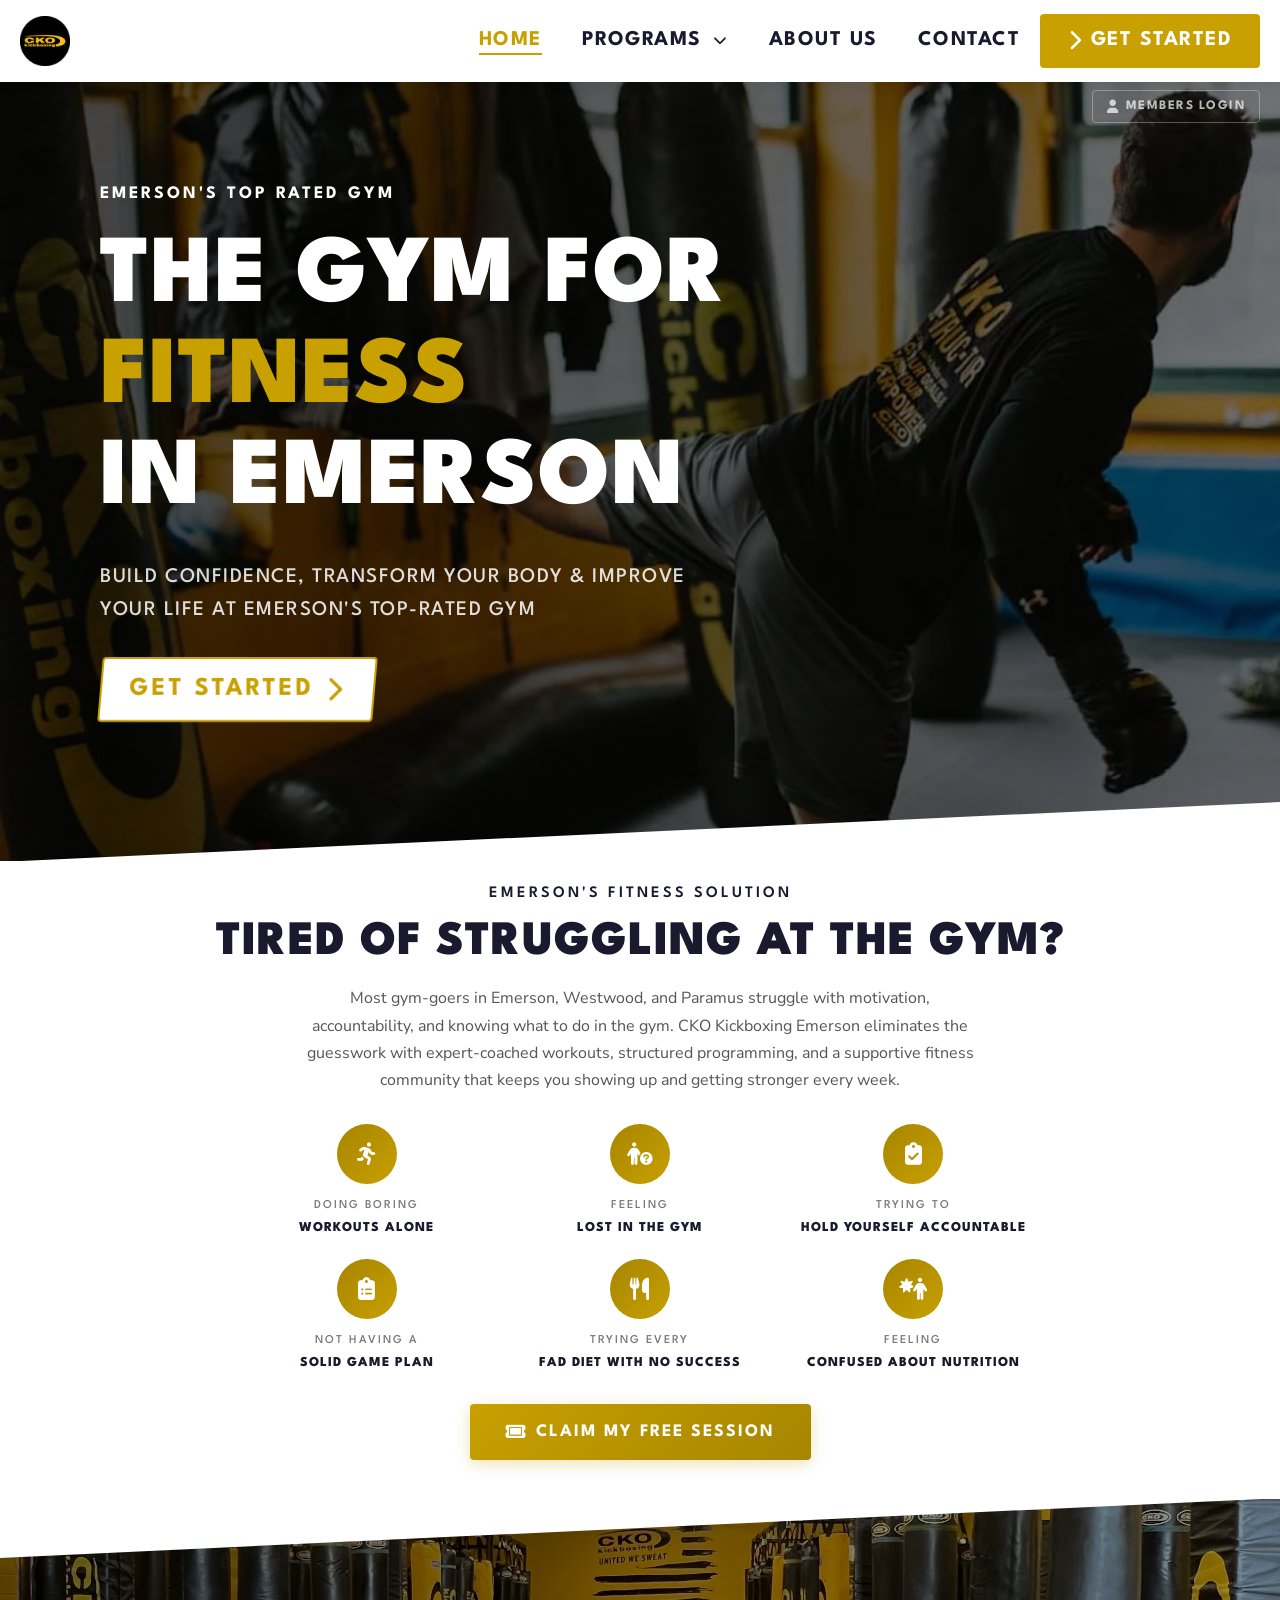
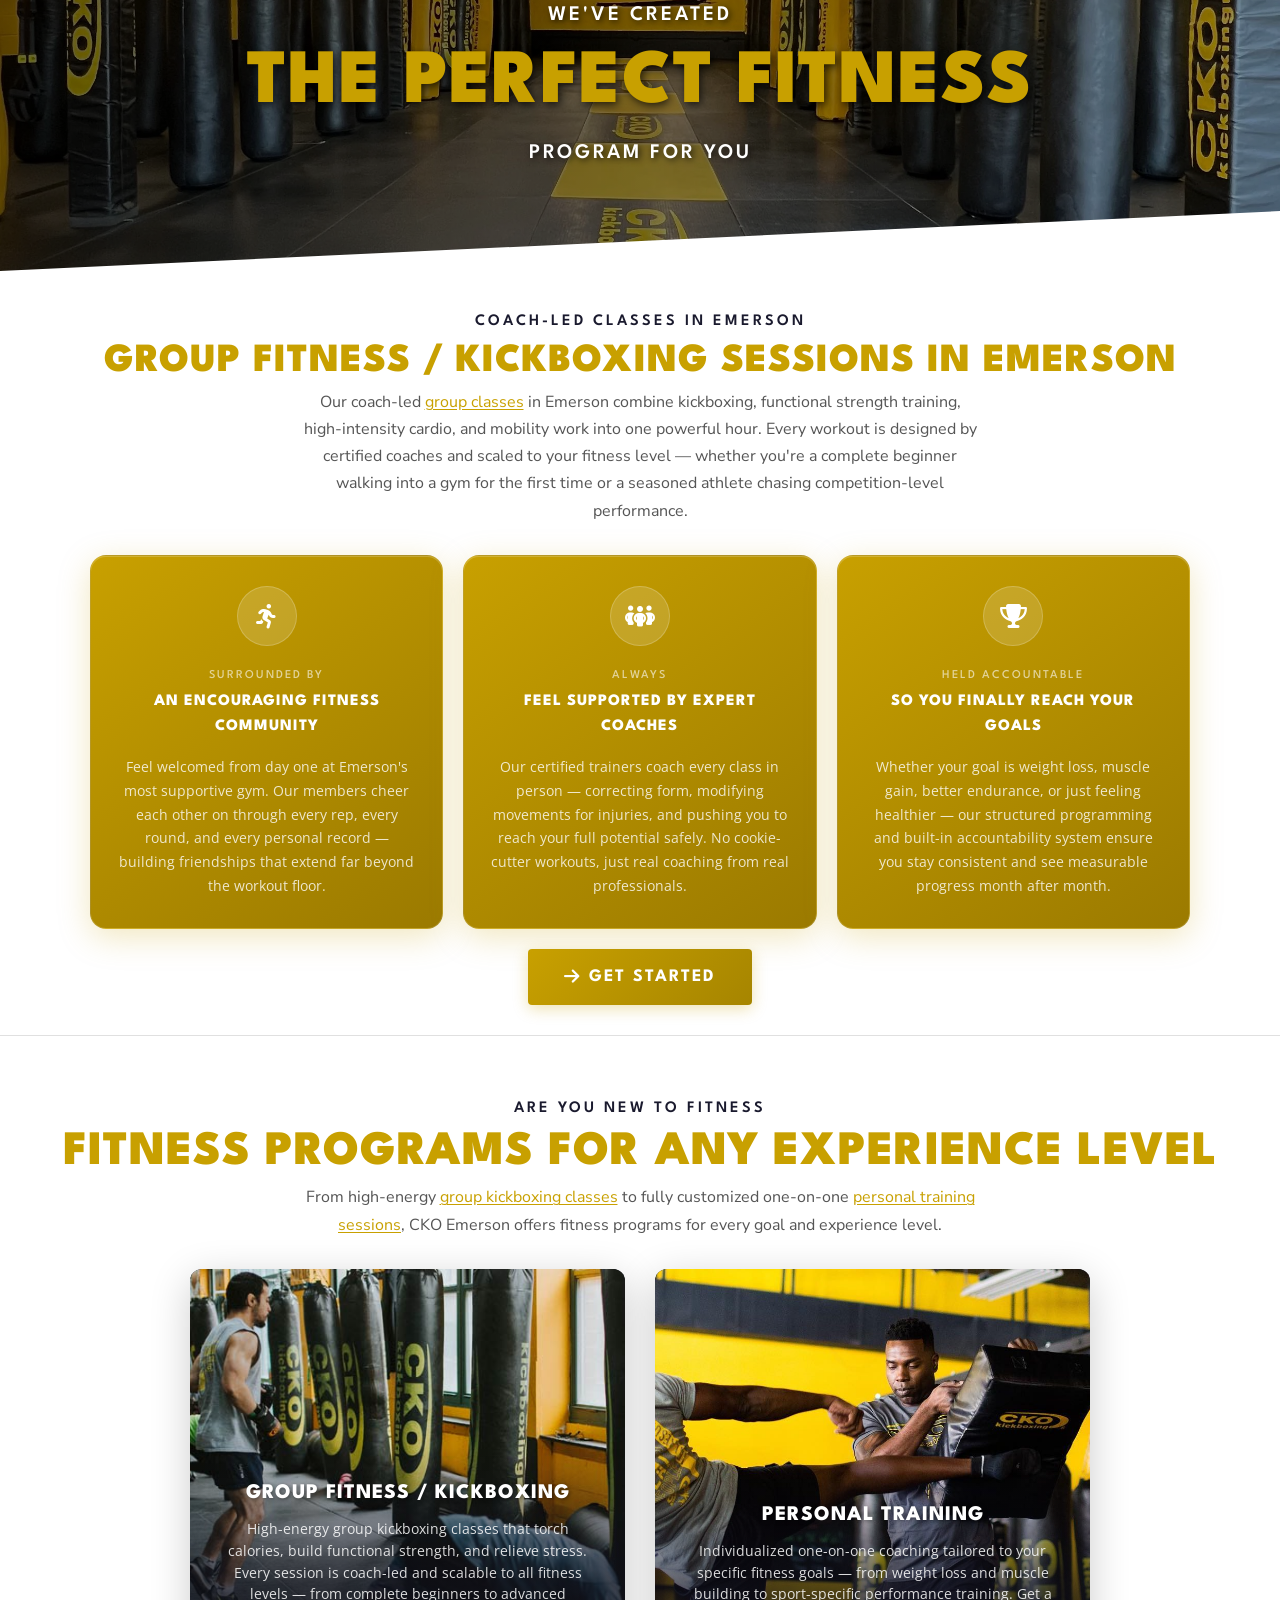
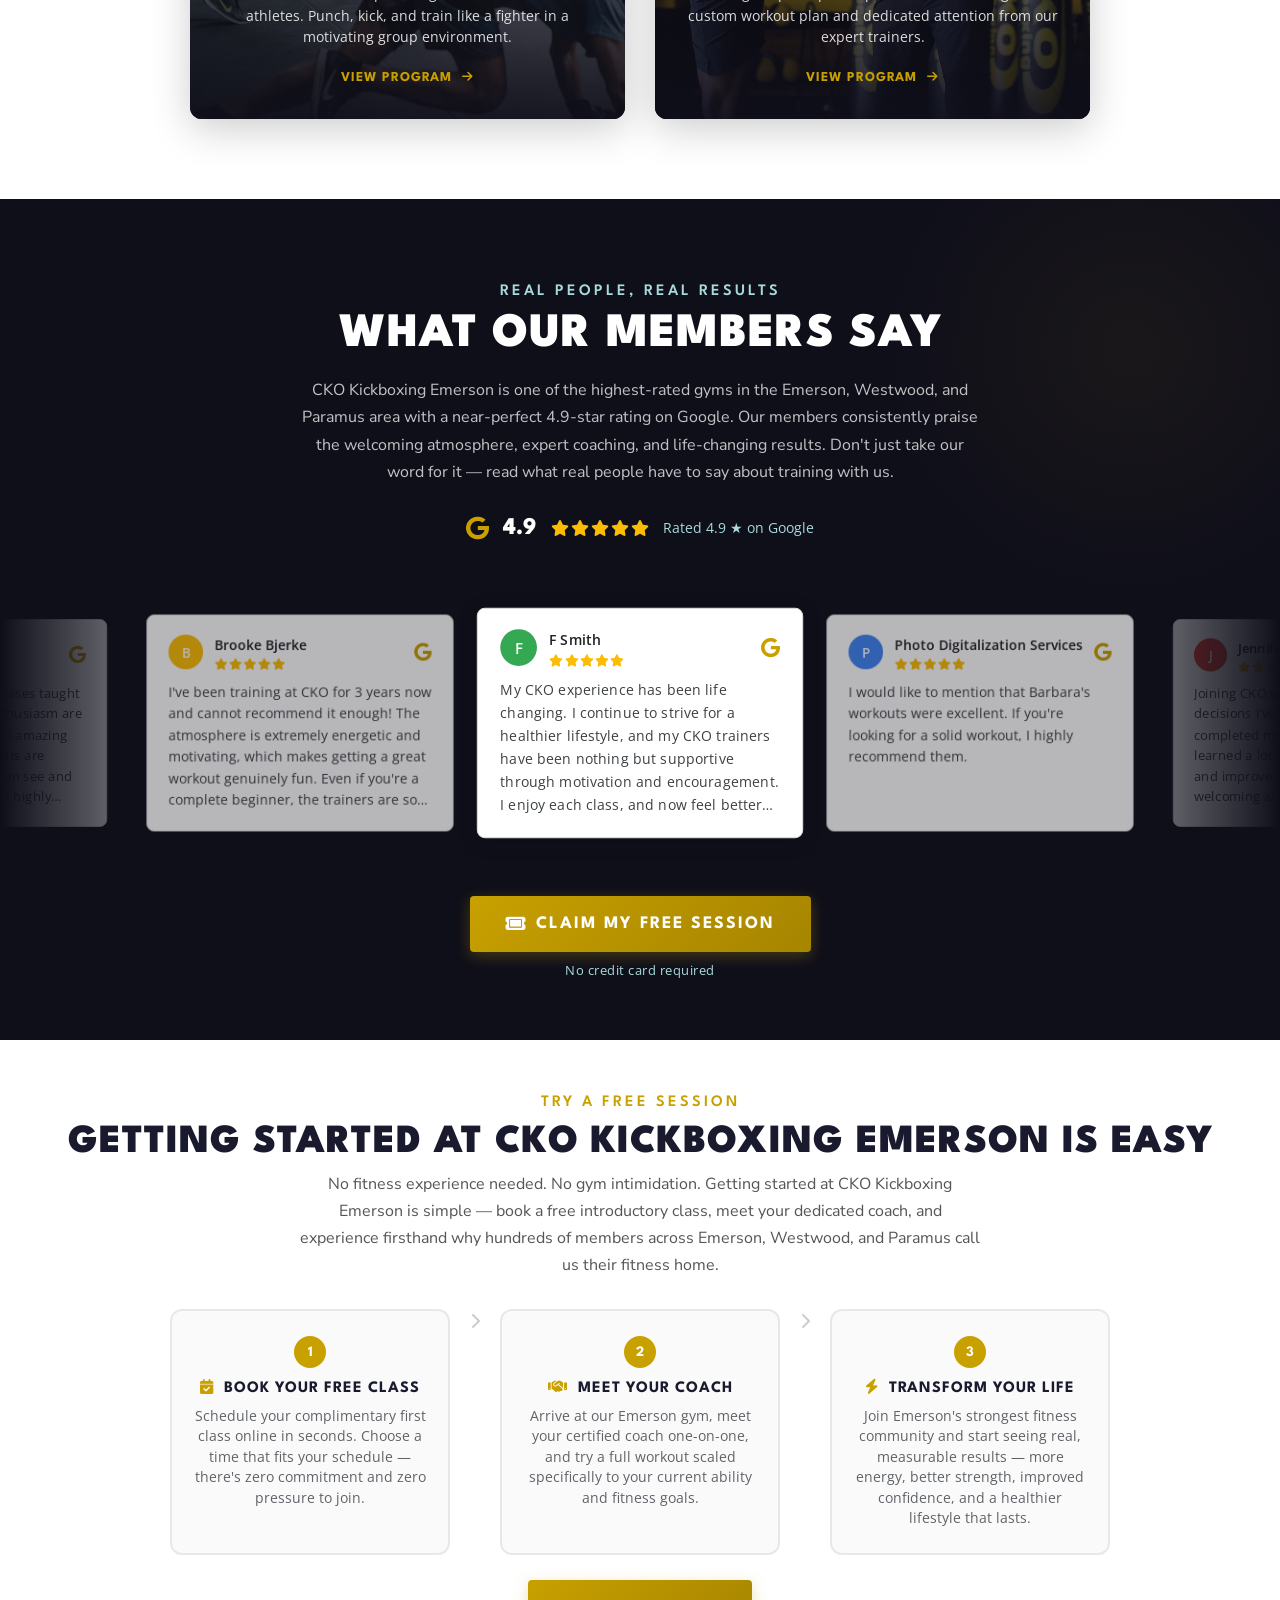
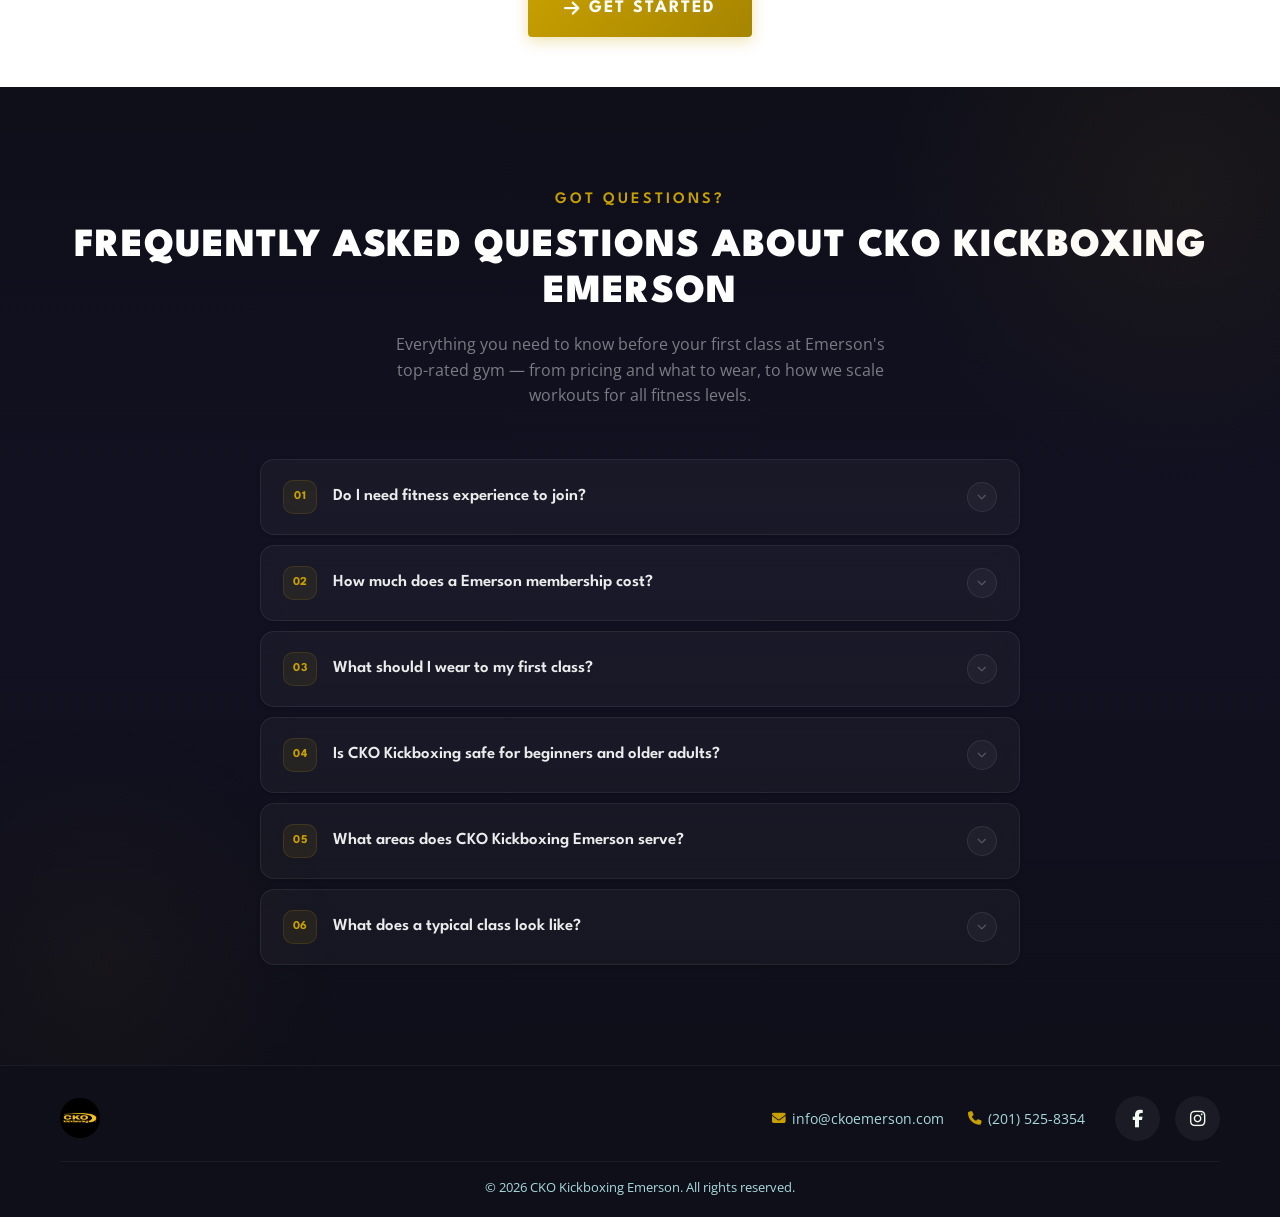
==== commit 39df732f: "Full CKO Emerson rebrand: theme, logo, content, reviews, schedule, Firebase" ====
--- a/index.html
+++ b/index.html
@@ -3,8 +3,8 @@
 <head>
   <meta charset="UTF-8">
   <meta name="viewport" content="width=device-width, initial-scale=1.0">
-  <meta name="description" content="CrossFit Prior Lake — #1 rated gym in Prior Lake, MN. Expert-coached group classes, personal training & nutrition coaching. Book your free class today!">
-  <title>CrossFit Prior Lake | #1 CrossFit Gym in Prior Lake, MN</title>
+  <meta name="description" content="CKO Kickboxing Emerson — #1 rated gym in Emerson, NJ. Expert-coached group classes, personal training & nutrition coaching. Book your free class today!">
+  <title>CKO Kickboxing Emerson | #1 Gym in Emerson, NJ</title>
 
   <!-- Preconnect to external origins -->
   <link rel="preconnect" href="https://fonts.googleapis.com">
@@ -36,39 +36,39 @@
   <link rel="manifest" href="site.webmanifest">
 
   <!-- Canonical -->
-  <link rel="canonical" href="https://crossfitpriorlake.com/">
+  <link rel="canonical" href="https://ckoemerson.com/">
 
   <!-- Open Graph -->
   <meta property="og:type" content="website">
-  <meta property="og:url" content="https://crossfitpriorlake.com/">
-  <meta property="og:title" content="CrossFit Prior Lake | #1 CrossFit Gym in Prior Lake, MN">
-  <meta property="og:description" content="CrossFit Prior Lake is the #1 rated CrossFit gym in Prior Lake, MN. Expert-coached group classes, personal training & nutrition coaching for all fitness levels. Book your free class today!">
-  <meta property="og:image" content="https://crossfitpriorlake.com/images/Personal%20Training.webp">
+  <meta property="og:url" content="https://ckoemerson.com/">
+  <meta property="og:title" content="CKO Kickboxing Emerson | #1 Gym in Emerson, NJ">
+  <meta property="og:description" content="CKO Kickboxing Emerson is the #1 rated gym in Emerson, NJ. Expert-coached group classes, personal training & nutrition coaching for all fitness levels. Book your free class today!">
+  <meta property="og:image" content="https://ckoemerson.com/images/Personal%20Training.webp">
   <meta property="og:locale" content="en_US">
-  <meta property="og:site_name" content="CrossFit Prior Lake">
+  <meta property="og:site_name" content="CKO Kickboxing Emerson">
 
   <!-- Twitter Card -->
   <meta name="twitter:card" content="summary_large_image">
-  <meta name="twitter:title" content="CrossFit Prior Lake | #1 CrossFit Gym in Prior Lake, MN">
-  <meta name="twitter:description" content="CrossFit Prior Lake is the #1 rated CrossFit gym in Prior Lake, MN. Expert-coached group classes, personal training & nutrition coaching for all fitness levels. Book your free class today!">
-  <meta name="twitter:image" content="https://crossfitpriorlake.com/images/Personal%20Training.webp">
+  <meta name="twitter:title" content="CKO Kickboxing Emerson | #1 Gym in Emerson, NJ">
+  <meta name="twitter:description" content="CKO Kickboxing Emerson is the #1 rated gym in Emerson, NJ. Expert-coached group classes, personal training & nutrition coaching for all fitness levels. Book your free class today!">
+  <meta name="twitter:image" content="https://ckoemerson.com/images/Personal%20Training.webp">
 
   <!-- Structured Data -->
   <script type="application/ld+json">
   {
     "@context": "https://schema.org",
     "@type": "LocalBusiness",
-    "@id": "https://crossfitpriorlake.com",
-    "name": "CrossFit Prior Lake",
-    "description": "CrossFit Prior Lake is the #1 rated CrossFit gym in Prior Lake, MN. Expert-coached group classes, personal training & nutrition coaching for all fitness levels. Book your free class today!",
-    "url": "https://crossfitpriorlake.com",
-    "telephone": "+1-952-234-6444",
+    "@id": "https://ckoemerson.com",
+    "name": "CKO Kickboxing Emerson",
+    "description": "CKO Kickboxing Emerson is the #1 rated gym in Emerson, NJ. Expert-coached group classes, personal training & nutrition coaching for all fitness levels. Book your free class today!",
+    "url": "https://ckoemerson.com",
+    "telephone": "+1-201-525-8354",
     "address": {
       "@type": "PostalAddress",
-      "streetAddress": "17205 Adelmann St SE",
-      "addressLocality": "Prior Lake",
-      "addressRegion": "MN",
-      "postalCode": "55372",
+      "streetAddress": "500 Kinderkamack Rd",
+      "addressLocality": "Emerson",
+      "addressRegion": "NJ",
+      "postalCode": "07630",
       "addressCountry": "US"
     },
     "geo": {
@@ -76,36 +76,60 @@
       "latitude": 44.7133,
       "longitude": -93.4227
     },
-    "image": "https://crossfitpriorlake.com/images/Personal%20Training.webp",
-    "logo": "https://crossfitpriorlake.com/images/logo.webp",
+    "image": "https://ckoemerson.com/images/Personal%20Training.webp",
+    "logo": "https://ckoemerson.com/images/cko-logo.png",
     "openingHoursSpecification": [
       {
         "@type": "OpeningHoursSpecification",
-        "dayOfWeek": ["Monday","Tuesday","Wednesday","Thursday","Friday"],
-        "opens": "05:00",
+        "dayOfWeek": ["Monday","Tuesday"],
+        "opens": "09:00",
+        "closes": "11:00"
+      },
+      {
+        "@type": "OpeningHoursSpecification",
+        "dayOfWeek": ["Monday","Tuesday"],
+        "opens": "17:30",
+        "closes": "19:30"
+      },
+      {
+        "@type": "OpeningHoursSpecification",
+        "dayOfWeek": ["Wednesday","Thursday"],
+        "opens": "09:00",
+        "closes": "11:00"
+      },
+      {
+        "@type": "OpeningHoursSpecification",
+        "dayOfWeek": ["Wednesday","Thursday"],
+        "opens": "18:00",
         "closes": "20:00"
       },
       {
         "@type": "OpeningHoursSpecification",
+        "dayOfWeek": "Friday",
+        "opens": "09:00",
+        "closes": "11:00"
+      },
+      {
+        "@type": "OpeningHoursSpecification",
         "dayOfWeek": "Saturday",
-        "opens": "07:00",
-        "closes": "12:00"
-      },
-      {
-        "@type": "OpeningHoursSpecification",
-        "dayOfWeek": "Sunday",
         "opens": "08:00",
         "closes": "11:00"
+      },
+      {
+        "@type": "OpeningHoursSpecification",
+        "dayOfWeek": "Sunday",
+        "opens": "09:00",
+        "closes": "11:30"
       }
     ],
     "aggregateRating": {
       "@type": "AggregateRating",
-      "ratingValue": "5.0",
-      "reviewCount": "100",
+      "ratingValue": "4.9",
+      "reviewCount": "32",
       "bestRating": "5"
     },
     "priceRange": "$$",
-    "sameAs": []
+    "sameAs": ["https://www.instagram.com/cko.emerson/?hl=en", "https://www.facebook.com/profile.php?id=61577471961556"]
   }
   </script>
 
@@ -117,15 +141,15 @@
     "mainEntity": [
       {
         "@type": "Question",
-        "name": "Do I need CrossFit experience to join?",
+        "name": "Do I need fitness experience to join?",
         "acceptedAnswer": {
           "@type": "Answer",
-          "text": "Absolutely not. CrossFit Prior Lake welcomes complete beginners every day. Every workout is scaled to your current fitness level by our certified coaches, so you can start from wherever you are — no experience required."
+          "text": "Absolutely not. CKO Kickboxing Emerson welcomes complete beginners every day. Every workout is scaled to your current fitness level by our certified coaches, so you can start from wherever you are — no experience required."
         }
       },
       {
         "@type": "Question",
-        "name": "How much does a CrossFit Prior Lake membership cost?",
+        "name": "How much does a Emerson membership cost?",
         "acceptedAnswer": {
           "@type": "Answer",
           "text": "We offer several membership options including unlimited group classes, personal training packages, and drop-in rates. Contact us or book a free intro class to learn about current pricing and find the plan that best fits your goals and budget."
@@ -133,34 +157,34 @@
       },
       {
         "@type": "Question",
-        "name": "What should I wear to my first CrossFit class?",
+        "name": "What should I wear to my first class?",
         "acceptedAnswer": {
           "@type": "Answer",
-          "text": "Wear comfortable athletic clothing and supportive sneakers (cross-trainers or flat-soled shoes work best). Bring a water bottle — we provide everything else you need for your first workout at our Prior Lake gym."
+          "text": "Wear comfortable athletic clothing and supportive sneakers (cross-trainers or flat-soled shoes work best). Bring a water bottle — we provide everything else you need for your first workout at our Emerson gym."
         }
       },
       {
         "@type": "Question",
-        "name": "Is CrossFit safe for beginners and older adults?",
+        "name": "Is CKO Kickboxing safe for beginners and older adults?",
         "acceptedAnswer": {
           "@type": "Answer",
-          "text": "Yes. CrossFit is infinitely scalable. Our coaches modify every movement to accommodate injuries, mobility limitations, and different fitness levels. We train members from age 14 to 70+ safely and effectively."
+          "text": "Yes. Our training is fully scalable. Our coaches modify every movement to accommodate injuries, mobility limitations, and different fitness levels. We train members from age 14 to 70+ safely and effectively."
         }
       },
       {
         "@type": "Question",
-        "name": "What areas does CrossFit Prior Lake serve?",
+        "name": "What areas does CKO Kickboxing Emerson serve?",
         "acceptedAnswer": {
           "@type": "Answer",
-          "text": "Our gym is located at 17205 Adelmann St SE in Prior Lake, MN 55372. We serve members from Prior Lake, Savage, Shakopee, Burnsville, Lakeville, Jordan, and the broader Scott County area."
+          "text": "Our gym is located at 500 Kinderkamack Rd in Emerson, NJ 07630. We serve members from Emerson, Westwood, Paramus, Oradell, Lakeville, Jordan, and the broader Bergen County area."
         }
       },
       {
         "@type": "Question",
-        "name": "What does a typical CrossFit class look like?",
+        "name": "What does a typical class look like?",
         "acceptedAnswer": {
           "@type": "Answer",
-          "text": "Each one-hour class includes a guided warm-up, skill or strength work, a high-intensity workout of the day (WOD), and a cool-down. Classes are led by certified coaches who explain every movement and ensure proper form throughout."
+          "text": "Each one-hour class includes a guided warm-up, skill or strength work, a high-intensity workout of the day, and a cool-down. Classes are led by certified coaches who explain every movement and ensure proper form throughout."
         }
       }
     ]
@@ -172,13 +196,13 @@
   <!-- ===== NAVIGATION ===== -->
   <nav class="navbar">
     <div class="container">
-      <a href="index.html" class="logo"><img src="images/logo.webp" alt="CrossFit Prior Lake"></a>
+      <a href="index.html" class="logo"><img src="images/cko-logo.png" alt="CKO Kickboxing Emerson"></a>
       <ul class="nav-links">
         <li><a href="index.html" class="active">Home</a></li>
         <li class="nav-dropdown">
           <a href="#">Programs <i class="fas fa-chevron-down nav-dropdown-arrow"></i></a>
           <ul class="dropdown-menu">
-            <li><a href="group-training.html">Group Training (CrossFit)</a></li>
+            <li><a href="group-training.html">Group Fitness / Kickboxing</a></li>
             <li><a href="personal-training.html">Personal Training</a></li>
           </ul>
         </li>
@@ -199,9 +223,9 @@
     <a href="members.html" class="btn-nav-members"><i class="fas fa-user"></i> Members Login</a>
     <div class="hero-container">
       <div class="hero-content">
-        <p class="hero-subtitle">PRIOR LAKE'S TOP RATED GYM</p>
-        <h1>The Gym For<br><span class="hero-rotate">Fitness</span><br>In Prior Lake</h1>
-        <p class="hero-tagline">Build confidence, transform your body &amp; improve your life at Prior Lake's top-rated CrossFit gym</p>
+        <p class="hero-subtitle">EMERSON'S TOP RATED GYM</p>
+        <h1>The Gym For<br><span class="hero-rotate">Fitness</span><br>In Emerson</h1>
+        <p class="hero-tagline">Build confidence, transform your body &amp; improve your life at Emerson's top-rated gym</p>
         <a href="contact.html" class="btn btn-hero"><span>Get Started</span> <i class="fas fa-chevron-right"></i></a>
       </div>
     </div>
@@ -215,9 +239,9 @@
   <!-- ===== ARE YOU TIRED OF ===== -->
   <section class="tired-of">
     <div class="container">
-      <p class="tired-of-label">Prior Lake's Fitness Solution</p>
+      <p class="tired-of-label">Emerson's Fitness Solution</p>
       <h2 class="tired-of-heading">Tired Of Struggling At The Gym?</h2>
-      <p class="seo-blurb">Most gym-goers in Prior Lake, Savage, and Shakopee struggle with motivation, accountability, and knowing what to do in the gym. CrossFit Prior Lake eliminates the guesswork with expert-coached workouts, structured programming, and a supportive fitness community that keeps you showing up and getting stronger every week.</p>
+      <p class="seo-blurb">Most gym-goers in Emerson, Westwood, and Paramus struggle with motivation, accountability, and knowing what to do in the gym. CKO Kickboxing Emerson eliminates the guesswork with expert-coached workouts, structured programming, and a supportive fitness community that keeps you showing up and getting stronger every week.</p>
       <div class="tired-of-grid">
         <div class="tired-of-card">
           <div class="tired-of-icon"><i class="fas fa-person-running"></i></div>
@@ -276,21 +300,21 @@
   <!-- ===== GROUP FITNESS TRAINING ===== -->
   <section class="group-fitness">
     <div class="container">
-      <p class="group-fitness-label">Coach-Led Classes In Prior Lake</p>
-      <h2 class="group-fitness-heading">Group Fitness Sessions In Prior Lake</h2>
-      <p class="seo-blurb">Our coach-led <a href="group-training.html">group CrossFit classes</a> in Prior Lake combine Olympic weightlifting, functional strength training, high-intensity cardio, and mobility work into one powerful hour. Every WOD is programmed by certified CrossFit coaches and scaled to your fitness level — whether you're a complete beginner walking into a gym for the first time or a seasoned athlete chasing competition-level performance.</p>
+      <p class="group-fitness-label">Coach-Led Classes In Emerson</p>
+      <h2 class="group-fitness-heading">Group Fitness / Kickboxing Sessions In Emerson</h2>
+      <p class="seo-blurb">Our coach-led <a href="group-training.html">group classes</a> in Emerson combine kickboxing, functional strength training, high-intensity cardio, and mobility work into one powerful hour. Every workout is designed by certified coaches and scaled to your fitness level — whether you're a complete beginner walking into a gym for the first time or a seasoned athlete chasing competition-level performance.</p>
       <div class="group-fitness-grid">
         <div class="group-fitness-card">
           <div class="group-fitness-icon"><i class="fas fa-person-running"></i></div>
           <p class="group-fitness-small">Surrounded By</p>
           <p class="group-fitness-bold">An Encouraging Fitness Community</p>
-          <p class="group-fitness-desc">Feel welcomed from day one at Prior Lake's most supportive gym. Our members cheer each other on through every rep, every round, and every personal record — building friendships that extend far beyond the workout floor.</p>
+          <p class="group-fitness-desc">Feel welcomed from day one at Emerson's most supportive gym. Our members cheer each other on through every rep, every round, and every personal record — building friendships that extend far beyond the workout floor.</p>
         </div>
         <div class="group-fitness-card">
           <div class="group-fitness-icon"><i class="fas fa-people-group"></i></div>
           <p class="group-fitness-small">Always</p>
           <p class="group-fitness-bold">Feel Supported By Expert Coaches</p>
-          <p class="group-fitness-desc">Our certified CrossFit trainers coach every class in person — correcting form, modifying movements for injuries, and pushing you to reach your full potential safely. No cookie-cutter workouts, just real coaching from real professionals.</p>
+          <p class="group-fitness-desc">Our certified trainers coach every class in person — correcting form, modifying movements for injuries, and pushing you to reach your full potential safely. No cookie-cutter workouts, just real coaching from real professionals.</p>
         </div>
         <div class="group-fitness-card">
           <div class="group-fitness-icon"><i class="fas fa-trophy"></i></div>
@@ -308,25 +332,25 @@
     <div class="container">
       <p class="programs-label">Are You New To Fitness</p>
       <h2 class="programs-heading">Fitness Programs For Any Experience Level</h2>
-      <p class="seo-blurb">From high-energy <a href="group-training.html">group CrossFit classes</a> to fully customized one-on-one <a href="personal-training.html">personal training sessions</a>, CrossFit Prior Lake offers fitness programs for every goal and experience level. Our Prior Lake gym serves members from Savage, Shakopee, Burnsville, and the surrounding Scott County communities.</p>
+      <p class="seo-blurb">From high-energy <a href="group-training.html">group kickboxing classes</a> to fully customized one-on-one <a href="personal-training.html">personal training sessions</a>, CKO Emerson offers fitness programs for every goal and experience level.</p>
       <div class="programs-grid">
         <div class="program-card">
           <div class="program-card-img">
-            <img src="images/Group%20Fitness.webp" alt="Group CrossFit class at CrossFit Prior Lake gym in Prior Lake, MN">
+            <img src="images/group%20fitness-kickboxing.jpg" alt="Group fitness and kickboxing class at CKO Emerson">
           </div>
           <div class="program-card-content">
-            <h3>Group Training (CrossFit)</h3>
-            <p>High-intensity functional fitness classes featuring Olympic lifts, gymnastics, and metabolic conditioning. Build strength, speed, and endurance in a motivating group environment coached by certified professionals.</p>
+            <h3>Group Fitness / Kickboxing</h3>
+            <p>High-energy group kickboxing classes that torch calories, build functional strength, and relieve stress. Every session is coach-led and scalable to all fitness levels — from complete beginners to advanced athletes. Punch, kick, and train like a fighter in a motivating group environment.</p>
             <a href="group-training.html" class="program-link">View Program <i class="fas fa-arrow-right"></i></a>
           </div>
         </div>
         <div class="program-card">
           <div class="program-card-img">
-            <img src="images/Personal%20Training.webp" alt="One-on-one personal training session at CrossFit Prior Lake">
+            <img src="images/personal%20training.jpeg" alt="One-on-one personal training session at CKO Emerson">
           </div>
           <div class="program-card-content">
             <h3>Personal Training</h3>
-            <p>Individualized one-on-one coaching tailored to your specific fitness goals — from injury rehabilitation and weight loss to sport-specific performance training. Get a custom workout plan and dedicated attention from our expert trainers.</p>
+            <p>Individualized one-on-one coaching tailored to your specific fitness goals — from weight loss and muscle building to sport-specific performance training. Get a custom workout plan and dedicated attention from our expert trainers.</p>
             <a href="personal-training.html" class="program-link">View Program <i class="fas fa-arrow-right"></i></a>
           </div>
         </div>
@@ -339,14 +363,14 @@
     <div class="container">
       <p class="reviews-label">Real People, Real Results</p>
       <h2 class="reviews-heading">What Our Members Say</h2>
-      <p class="seo-blurb seo-blurb-light">With over 100 five-star Google reviews, CrossFit Prior Lake is the highest-rated CrossFit gym and fitness center in the Prior Lake, Savage, and Shakopee area. Our members consistently praise the welcoming atmosphere, expert coaching, and life-changing results. Don't just take our word for it — read what real people have to say about training with us.</p>
+      <p class="seo-blurb seo-blurb-light">CKO Kickboxing Emerson is one of the highest-rated gyms in the Emerson, Westwood, and Paramus area with a near-perfect 4.9-star rating on Google. Our members consistently praise the welcoming atmosphere, expert coaching, and life-changing results. Don't just take our word for it — read what real people have to say about training with us.</p>
       <div class="reviews-google">
         <i class="fab fa-google"></i>
-        <span class="reviews-rating">5.0</span>
+        <span class="reviews-rating">4.9</span>
         <div class="reviews-stars">
           <i class="fas fa-star"></i><i class="fas fa-star"></i><i class="fas fa-star"></i><i class="fas fa-star"></i><i class="fas fa-star"></i>
         </div>
-        <span class="reviews-count">100+ Google Reviews</span>
+        <span class="reviews-count">Rated 4.9 ★ on Google</span>
       </div>
     </div>
     <div class="reviews-carousel-wrapper">
@@ -364,25 +388,25 @@
   <section class="how-it-works">
     <div class="container">
       <p class="how-it-works-label">Try A Free Session</p>
-      <h2 class="how-it-works-heading">Getting Started At CrossFit Prior Lake Is Easy</h2>
-      <p class="seo-blurb">No CrossFit experience needed. No gym intimidation. Getting started at CrossFit Prior Lake is simple — book a free introductory class, meet your dedicated coach, and experience firsthand why hundreds of members across Prior Lake, Savage, and Shakopee call us their fitness home.</p>
+      <h2 class="how-it-works-heading">Getting Started At CKO Kickboxing Emerson Is Easy</h2>
+      <p class="seo-blurb">No fitness experience needed. No gym intimidation. Getting started at CKO Kickboxing Emerson is simple — book a free introductory class, meet your dedicated coach, and experience firsthand why hundreds of members across Emerson, Westwood, and Paramus call us their fitness home.</p>
       <div class="how-it-works-steps">
         <div class="how-it-works-step">
           <div class="how-it-works-number">1</div>
           <h3><i class="fas fa-calendar-check"></i> Book Your Free Class</h3>
-          <p>Schedule your complimentary first CrossFit class online in seconds. Choose a time that fits your schedule — there's zero commitment and zero pressure to join.</p>
+          <p>Schedule your complimentary first class online in seconds. Choose a time that fits your schedule — there's zero commitment and zero pressure to join.</p>
         </div>
         <div class="how-it-works-connector"><i class="fas fa-chevron-right"></i></div>
         <div class="how-it-works-step">
           <div class="how-it-works-number">2</div>
           <h3><i class="fas fa-handshake"></i> Meet Your Coach</h3>
-          <p>Arrive at our Prior Lake gym, meet your certified CrossFit coach one-on-one, and try a full workout scaled specifically to your current ability and fitness goals.</p>
+          <p>Arrive at our Emerson gym, meet your certified coach one-on-one, and try a full workout scaled specifically to your current ability and fitness goals.</p>
         </div>
         <div class="how-it-works-connector"><i class="fas fa-chevron-right"></i></div>
         <div class="how-it-works-step">
           <div class="how-it-works-number">3</div>
           <h3><i class="fas fa-bolt"></i> Transform Your Life</h3>
-          <p>Join Prior Lake's strongest fitness community and start seeing real, measurable results — more energy, better strength, improved confidence, and a healthier lifestyle that lasts.</p>
+          <p>Join Emerson's strongest fitness community and start seeing real, measurable results — more energy, better strength, improved confidence, and a healthier lifestyle that lasts.</p>
         </div>
       </div>
       <a href="contact.html" class="btn btn-blue how-it-works-btn"><i class="fas fa-arrow-right"></i> Get Started</a>
@@ -393,32 +417,32 @@
   <section class="faq">
     <div class="container">
       <p class="faq-label">Got Questions?</p>
-      <h2 class="faq-heading">Frequently Asked Questions About CrossFit Prior Lake</h2>
-      <p class="faq-subtext">Everything you need to know before your first class at Prior Lake's top-rated CrossFit gym — from pricing and what to wear, to how we scale workouts for all fitness levels.</p>
+      <h2 class="faq-heading">Frequently Asked Questions About CKO Kickboxing Emerson</h2>
+      <p class="faq-subtext">Everything you need to know before your first class at Emerson's top-rated gym — from pricing and what to wear, to how we scale workouts for all fitness levels.</p>
       <div class="faq-list">
         <details class="faq-item">
-          <summary><span class="faq-question-text">Do I need CrossFit experience to join?</span></summary>
-          <p>Absolutely not. CrossFit Prior Lake welcomes complete beginners every day. Every workout is scaled to your current fitness level by our certified coaches, so you can start from wherever you are — no experience required.</p>
+          <summary><span class="faq-question-text">Do I need fitness experience to join?</span></summary>
+          <p>Absolutely not. CKO Kickboxing Emerson welcomes complete beginners every day. Every workout is scaled to your current fitness level by our certified coaches, so you can start from wherever you are — no experience required.</p>
         </details>
         <details class="faq-item">
-          <summary><span class="faq-question-text">How much does a CrossFit Prior Lake membership cost?</span></summary>
+          <summary><span class="faq-question-text">How much does a Emerson membership cost?</span></summary>
           <p>We offer several membership options including unlimited group classes, personal training packages, and drop-in rates. Contact us or book a free intro class to learn about current pricing and find the plan that best fits your goals and budget.</p>
         </details>
         <details class="faq-item">
-          <summary><span class="faq-question-text">What should I wear to my first CrossFit class?</span></summary>
-          <p>Wear comfortable athletic clothing and supportive sneakers (cross-trainers or flat-soled shoes work best). Bring a water bottle — we provide everything else you need for your first workout at our Prior Lake gym.</p>
+          <summary><span class="faq-question-text">What should I wear to my first class?</span></summary>
+          <p>Wear comfortable athletic clothing and supportive sneakers (cross-trainers or flat-soled shoes work best). Bring a water bottle — we provide everything else you need for your first workout at our Emerson gym.</p>
         </details>
         <details class="faq-item">
-          <summary><span class="faq-question-text">Is CrossFit safe for beginners and older adults?</span></summary>
-          <p>Yes. CrossFit is infinitely scalable. Our coaches modify every movement to accommodate injuries, mobility limitations, and different fitness levels. We train members from age 14 to 70+ safely and effectively.</p>
+          <summary><span class="faq-question-text">Is CKO Kickboxing safe for beginners and older adults?</span></summary>
+          <p>Yes. Our training is fully scalable. Our coaches modify every movement to accommodate injuries, mobility limitations, and different fitness levels. We train members from age 14 to 70+ safely and effectively.</p>
         </details>
         <details class="faq-item">
-          <summary><span class="faq-question-text">What areas does CrossFit Prior Lake serve?</span></summary>
-          <p>Our gym is located at 17205 Adelmann St SE in Prior Lake, MN 55372. We serve members from Prior Lake, Savage, Shakopee, Burnsville, Lakeville, Jordan, and the broader Scott County area.</p>
+          <summary><span class="faq-question-text">What areas does CKO Kickboxing Emerson serve?</span></summary>
+          <p>Our gym is located at 500 Kinderkamack Rd in Emerson, NJ 07630. We serve members from Emerson, Westwood, Paramus, Oradell, Lakeville, Jordan, and the broader Bergen County area.</p>
         </details>
         <details class="faq-item">
-          <summary><span class="faq-question-text">What does a typical CrossFit class look like?</span></summary>
-          <p>Each one-hour class includes a guided warm-up, skill or strength work, a high-intensity workout of the day (WOD), and a cool-down. Classes are led by certified coaches who explain every movement and ensure proper form throughout.</p>
+          <summary><span class="faq-question-text">What does a typical class look like?</span></summary>
+          <p>Each one-hour class includes a guided warm-up, skill or strength work, a high-intensity workout of the day, and a cool-down. Classes are led by certified coaches who explain every movement and ensure proper form throughout.</p>
         </details>
       </div>
     </div>
@@ -444,18 +468,18 @@
   <footer class="footer">
     <div class="container">
       <div class="footer-compact">
-        <a href="index.html" class="logo"><img src="images/logo.webp" alt="CrossFit Prior Lake"></a>
+        <a href="index.html" class="logo"><img src="images/cko-logo.png" alt="CKO Kickboxing Emerson"></a>
         <div class="footer-contact">
-          <a href="mailto:info@crossfitpriorlake.com"><i class="fas fa-envelope"></i> info@crossfitpriorlake.com</a>
-          <a href="tel:+19522346444"><i class="fas fa-phone"></i> (952) 234-6444</a>
+          <a href="mailto:info@ckoemerson.com"><i class="fas fa-envelope"></i> info@ckoemerson.com</a>
+          <a href="tel:+12015258354"><i class="fas fa-phone"></i> (201) 525-8354</a>
         </div>
         <div class="social-links">
-          <a href="https://www.facebook.com/p/CrossFit-Prior-Lake-100094153952353/"><i class="fab fa-facebook-f"></i></a>
-          <a href="https://www.instagram.com/crossfitpriorlake/"><i class="fab fa-instagram"></i></a>
+          <a href="https://www.facebook.com/profile.php?id=61577471961556"><i class="fab fa-facebook-f"></i></a>
+          <a href="https://www.instagram.com/cko.emerson/?hl=en"><i class="fab fa-instagram"></i></a>
         </div>
       </div>
       <div class="footer-bottom">
-        <p>&copy; 2026 CrossFit Prior Lake. All rights reserved.</p>
+        <p>&copy; 2026 CKO Kickboxing Emerson. All rights reserved.</p>
       </div>
     </div>
   </footer>
@@ -466,7 +490,7 @@
       <button class="popup-close" id="popupClose" aria-label="Close popup">&times;</button>
       <div class="popup-badge"><i class="fas fa-gift"></i> FREE CLASS — Limited Spots</div>
       <h2 class="popup-heading">Claim Free Class & See Schedule</h2>
-      <p class="popup-sub">Try a workout on us — zero cost, zero commitment. Just show up and experience the best gym in Prior Lake.</p>
+      <p class="popup-sub">Try a workout on us — zero cost, zero commitment. Just show up and experience the best gym in Emerson.</p>
       <form class="popup-form" id="popupForm">
         <div class="popup-form-row">
           <input type="text" name="firstName" placeholder="First Name" required>
--- a/css/style.css
+++ b/css/style.css
@@ -16,8 +16,8 @@
   --light: #f1faee;
   --gray: #a8dadc;
   --white: #fff;
-  --blue: #3a7bd5;
-  --blue-dark: #2d62b3;
+  --blue: #C8A000;
+  --blue-dark: #A68500;
   --font-heading: 'Oswald', sans-serif;
   --font-body: 'Open Sans', sans-serif;
   --font-display: 'League Spartan', sans-serif;
@@ -244,13 +244,13 @@
   color: var(--white);
   border-radius: 4px;
   transition: var(--transition);
-  box-shadow: 0 4px 15px rgba(58, 123, 213, 0.3);
+  box-shadow: 0 4px 15px rgba(200, 160, 0, 0.3);
 }
 
 .btn-blue:hover {
-  background: linear-gradient(135deg, var(--blue-dark), #1e4d8e);
+  background: linear-gradient(135deg, var(--blue-dark), #8B6D00);
   transform: translateY(-3px);
-  box-shadow: 0 8px 30px rgba(58, 123, 213, 0.5);
+  box-shadow: 0 8px 30px rgba(200, 160, 0, 0.5);
 }
 
 .how-it-works-btn {
@@ -284,7 +284,7 @@
   background: var(--blue);
   color: var(--white);
   transform: skewX(-5deg) translateY(-2px);
-  box-shadow: 0 6px 20px rgba(58, 123, 213, 0.4);
+  box-shadow: 0 6px 20px rgba(200, 160, 0, 0.4);
 }
 
 /* SEO Blurb */
@@ -518,7 +518,7 @@
 .btn-nav-cta:hover {
   background: var(--blue-dark);
   transform: translateY(-1px);
-  box-shadow: 0 4px 15px rgba(58, 123, 213, 0.4);
+  box-shadow: 0 4px 15px rgba(200, 160, 0, 0.4);
 }
 
 .hamburger {
@@ -658,7 +658,7 @@
   width: 60px;
   height: 60px;
   border-radius: 50%;
-  background: linear-gradient(135deg, #1a1a2e, #2c3e50);
+  background: linear-gradient(135deg, #A68500, #C8A000);
   display: flex;
   align-items: center;
   justify-content: center;
@@ -668,7 +668,7 @@
 
 .tired-of-card:hover .tired-of-icon {
   transform: translateY(-3px) scale(1.08);
-  box-shadow: 0 8px 25px rgba(58, 123, 213, 0.25);
+  box-shadow: 0 8px 25px rgba(200, 160, 0, 0.25);
 }
 
 .tired-of-icon i {
@@ -787,21 +787,21 @@
 }
 
 .group-fitness-card {
-  background: linear-gradient(145deg, var(--blue), #1a4fa0);
+  background: linear-gradient(145deg, var(--blue), #9B7A00);
   backdrop-filter: blur(20px);
   -webkit-backdrop-filter: blur(20px);
   border-radius: 16px;
   padding: 30px 24px;
   text-align: center;
   border: 1px solid rgba(255, 255, 255, 0.15);
-  box-shadow: 0 8px 32px rgba(58, 123, 213, 0.25), inset 0 1px 0 rgba(255, 255, 255, 0.2);
+  box-shadow: 0 8px 32px rgba(200, 160, 0, 0.25), inset 0 1px 0 rgba(255, 255, 255, 0.2);
   transition: transform .3s ease, box-shadow .3s ease, border-color .3s ease;
 }
 
 .group-fitness-card:hover {
   transform: translateY(-5px);
   border-color: rgba(255, 255, 255, 0.3);
-  box-shadow: 0 20px 50px rgba(58, 123, 213, 0.35), inset 0 1px 0 rgba(255, 255, 255, 0.25);
+  box-shadow: 0 20px 50px rgba(200, 160, 0, 0.35), inset 0 1px 0 rgba(255, 255, 255, 0.25);
 }
 
 .group-fitness-icon {
@@ -920,7 +920,7 @@
 }
 
 .program-link:hover {
-  color: #5a9bef;
+  color: #D4AF37;
   letter-spacing: 2px;
 }
 
@@ -943,7 +943,7 @@
   position: absolute;
   width: 500px;
   height: 500px;
-  background: radial-gradient(circle, rgba(58, 123, 213, 0.06) 0, transparent 70%);
+  background: radial-gradient(circle, rgba(200, 160, 0, 0.06) 0, transparent 70%);
   top: -100px;
   right: -100px;
   border-radius: 50%;
@@ -962,7 +962,7 @@
 
 .reviews-google .fa-google {
   font-size: 1.5rem;
-  color: #4285f4;
+  color: #C8A000;
   line-height: 1;
 }
 
@@ -1052,7 +1052,7 @@
 .review-card-google {
   margin-left: auto;
   font-size: 1.2rem;
-  color: #4285f4;
+  color: #C8A000;
 }
 
 .review-author-info {
@@ -1217,7 +1217,7 @@
   position: absolute;
   width: 600px;
   height: 600px;
-  background: radial-gradient(circle, rgba(58, 123, 213, 0.06) 0, transparent 70%);
+  background: radial-gradient(circle, rgba(200, 160, 0, 0.06) 0, transparent 70%);
   top: -200px;
   right: -200px;
   border-radius: 50%;
@@ -1229,7 +1229,7 @@
   position: absolute;
   width: 500px;
   height: 500px;
-  background: radial-gradient(circle, rgba(58, 123, 213, 0.04) 0, transparent 70%);
+  background: radial-gradient(circle, rgba(200, 160, 0, 0.04) 0, transparent 70%);
   bottom: -150px;
   left: -150px;
   border-radius: 50%;
@@ -1268,15 +1268,15 @@
 }
 
 .faq-item:hover {
-  box-shadow: 0 8px 32px rgba(58, 123, 213, 0.1);
-  border-color: rgba(58, 123, 213, 0.2);
+  box-shadow: 0 8px 32px rgba(200, 160, 0, 0.1);
+  border-color: rgba(200, 160, 0, 0.2);
   background: rgba(255, 255, 255, 0.055);
   transform: translateY(-2px);
 }
 
 .faq-item[open] {
-  border-color: rgba(58, 123, 213, 0.3);
-  box-shadow: 0 8px 32px rgba(58, 123, 213, 0.12), inset 0 1px 0 rgba(58, 123, 213, 0.08);
+  border-color: rgba(200, 160, 0, 0.3);
+  box-shadow: 0 8px 32px rgba(200, 160, 0, 0.12), inset 0 1px 0 rgba(200, 160, 0, 0.08);
   background: rgba(255, 255, 255, 0.055);
 }
 
@@ -1305,8 +1305,8 @@
   font-weight: 700;
   letter-spacing: .5px;
   color: var(--blue);
-  background: rgba(58, 123, 213, 0.08);
-  border: 1px solid rgba(58, 123, 213, 0.15);
+  background: rgba(200, 160, 0, 0.08);
+  border: 1px solid rgba(200, 160, 0, 0.15);
   width: 34px;
   height: 34px;
   border-radius: 10px;
@@ -1351,8 +1351,8 @@
 
 .faq-item:hover summary::after {
   color: var(--blue);
-  background: rgba(58, 123, 213, 0.08);
-  border-color: rgba(58, 123, 213, 0.2);
+  background: rgba(200, 160, 0, 0.08);
+  border-color: rgba(200, 160, 0, 0.2);
 }
 
 .faq-item[open] summary::after {
@@ -1919,8 +1919,8 @@
 }
 
 .about-coaches-grid {
-  display: flex;
-  justify-content: center;
+  display: grid;
+  grid-template-columns: repeat(3, 1fr);
   gap: 20px;
   max-width: 1100px;
   margin: 0 auto;
@@ -1936,8 +1936,8 @@
 }
 
 .about-coach-card:hover {
-  background: rgba(58, 123, 213, 0.06);
-  border-color: rgba(58, 123, 213, 0.15);
+  background: rgba(200, 160, 0, 0.06);
+  border-color: rgba(200, 160, 0, 0.15);
   transform: translateY(-4px);
 }
 
@@ -2167,7 +2167,7 @@
 .login-form input[type="text"]:focus {
   outline: none;
   border-color: var(--blue);
-  box-shadow: 0 0 0 3px rgba(58, 123, 213, 0.1);
+  box-shadow: 0 0 0 3px rgba(200, 160, 0, 0.1);
 }
 
 .login-error {
@@ -2196,9 +2196,9 @@
 }
 
 .login-btn:hover {
-  background: linear-gradient(135deg, var(--blue-dark), #1e4d8e);
+  background: linear-gradient(135deg, var(--blue-dark), #8B6D00);
   transform: translateY(-1px);
-  box-shadow: 0 4px 15px rgba(58, 123, 213, 0.4);
+  box-shadow: 0 4px 15px rgba(200, 160, 0, 0.4);
 }
 
 .login-hint {
@@ -2521,7 +2521,7 @@
   text-transform: uppercase;
   letter-spacing: 1.5px;
   padding-bottom: 4px;
-  border-bottom: 2px solid rgba(58, 123, 213, 0.15);
+  border-bottom: 2px solid rgba(200, 160, 0, 0.15);
   margin-top: 6px;
   display: flex;
   align-items: center;
@@ -2560,7 +2560,7 @@
 .refer-form input:focus {
   outline: none;
   border-color: var(--blue);
-  box-shadow: 0 0 0 3px rgba(58, 123, 213, 0.12);
+  box-shadow: 0 0 0 3px rgba(200, 160, 0, 0.12);
 }
 
 .refer-form-submit {
@@ -2583,7 +2583,7 @@
 
 .refer-form-submit:hover {
   transform: translateY(-1px);
-  box-shadow: 0 4px 16px rgba(58, 123, 213, 0.4);
+  box-shadow: 0 4px 16px rgba(200, 160, 0, 0.4);
 }
 
 .members-area-logo {
@@ -2731,7 +2731,7 @@
 .tracker-setup-form input:focus {
   outline: none;
   border-color: var(--blue);
-  box-shadow: 0 0 0 3px rgba(58, 123, 213, 0.12);
+  box-shadow: 0 0 0 3px rgba(200, 160, 0, 0.12);
 }
 
 .tracker-setup-form select {
@@ -2747,7 +2747,7 @@
 .tracker-setup-form select:focus {
   outline: none;
   border-color: var(--blue);
-  box-shadow: 0 0 0 3px rgba(58, 123, 213, 0.12);
+  box-shadow: 0 0 0 3px rgba(200, 160, 0, 0.12);
 }
 
 .tracker-welcome {
@@ -2806,7 +2806,7 @@
 
 .tracker-btn-primary:hover {
   transform: translateY(-1px);
-  box-shadow: 0 4px 16px rgba(58, 123, 213, 0.35);
+  box-shadow: 0 4px 16px rgba(200, 160, 0, 0.35);
 }
 
 .tracker-btn-small {
@@ -2843,7 +2843,7 @@
 
 .tracker-btn-goal:hover {
   transform: translateY(-1px);
-  box-shadow: 0 4px 12px rgba(58, 123, 213, 0.35);
+  box-shadow: 0 4px 12px rgba(200, 160, 0, 0.35);
 }
 
 .tracker-btn-goal i {
@@ -3277,7 +3277,7 @@
 .tracker-log-form input:focus {
   outline: none;
   border-color: var(--blue);
-  box-shadow: 0 0 0 3px rgba(58, 123, 213, 0.12);
+  box-shadow: 0 0 0 3px rgba(200, 160, 0, 0.12);
 }
 
 .tracker-log-form .refer-name-row { margin-bottom: 14px; }
@@ -3375,7 +3375,7 @@
 .tracker-inline-input:focus {
   outline: none;
   border-color: var(--blue);
-  box-shadow: 0 0 0 3px rgba(58, 123, 213, 0.12);
+  box-shadow: 0 0 0 3px rgba(200, 160, 0, 0.12);
 }
 
 .tracker-inline-save {
@@ -3888,7 +3888,7 @@
 .tracker-edit-profile input:focus {
   outline: none;
   border-color: var(--blue);
-  box-shadow: 0 0 0 3px rgba(58, 123, 213, 0.12);
+  box-shadow: 0 0 0 3px rgba(200, 160, 0, 0.12);
 }
 
 .tracker-edit-actions {
@@ -3934,7 +3934,7 @@
   margin: 0 0 16px;
   padding: 10px 20px;
   border-radius: 10px;
-  background: linear-gradient(135deg, #1a1a2e 0%, #2d62b3 100%);
+  background: linear-gradient(135deg, #1a1a2e 0%, #A68500 100%);
   cursor: pointer;
   position: relative;
   overflow: hidden;
@@ -3944,7 +3944,7 @@
 
 .nk-banner:hover {
   transform: translateY(-2px);
-  box-shadow: 0 12px 40px rgba(58, 123, 213, 0.3);
+  box-shadow: 0 12px 40px rgba(200, 160, 0, 0.3);
 }
 
 .nk-banner-glow {
@@ -4041,7 +4041,7 @@
   text-decoration: none;
   color: inherit;
   box-shadow: 0 2px 16px rgba(0, 0, 0, 0.06);
-  border: 1px solid rgba(58, 123, 213, 0.08);
+  border: 1px solid rgba(200, 160, 0, 0.08);
   transition: transform 0.25s ease, box-shadow 0.25s ease, border-color 0.25s ease;
   display: flex;
   flex-direction: column;
@@ -4093,8 +4093,8 @@
 
 .nutrition-card:hover {
   transform: translateY(-3px);
-  box-shadow: 0 8px 32px rgba(58, 123, 213, 0.15), 0 2px 8px rgba(0, 0, 0, 0.06);
-  border-color: rgba(58, 123, 213, 0.2);
+  box-shadow: 0 8px 32px rgba(200, 160, 0, 0.15), 0 2px 8px rgba(0, 0, 0, 0.06);
+  border-color: rgba(200, 160, 0, 0.2);
 }
 
 .nutrition-card-icon {
@@ -4125,7 +4125,7 @@
 
 .nutrition-card:hover .nutrition-card-thumb {
   transform: scale(1.03) rotate(-1deg);
-  box-shadow: 0 8px 24px rgba(58, 123, 213, 0.25);
+  box-shadow: 0 8px 24px rgba(200, 160, 0, 0.25);
 }
 
 .nutrition-card-thumb-spine {
@@ -4225,7 +4225,7 @@
   background: linear-gradient(135deg, var(--blue) 0%, var(--blue-dark) 100%);
   color: #fff;
   transform: translateX(3px);
-  box-shadow: 0 3px 12px rgba(58, 123, 213, 0.2);
+  box-shadow: 0 3px 12px rgba(200, 160, 0, 0.2);
 }
 
 .meal-plan-links a i {
@@ -4266,13 +4266,13 @@
   color: #fff;
   border-radius: 50%;
   font-size: 0.8rem;
-  box-shadow: 0 4px 16px rgba(58, 123, 213, 0.3);
+  box-shadow: 0 4px 16px rgba(200, 160, 0, 0.3);
   animation: connectorPulse 2s ease-in-out infinite;
 }
 
 @keyframes connectorPulse {
-  0%, 100% { box-shadow: 0 4px 16px rgba(58, 123, 213, 0.3); }
-  50% { box-shadow: 0 4px 24px rgba(58, 123, 213, 0.5); }
+  0%, 100% { box-shadow: 0 4px 16px rgba(200, 160, 0, 0.3); }
+  50% { box-shadow: 0 4px 24px rgba(200, 160, 0, 0.5); }
 }
 
 .nutrition-paired-row .nutrition-card-wide {
@@ -4301,7 +4301,7 @@
   background: linear-gradient(135deg, #f0f4f8 0%, #e8edf4 100%);
   padding: 24px 16px;
   border-radius: 10px;
-  border: 1px dashed rgba(58, 123, 213, 0.15);
+  border: 1px dashed rgba(200, 160, 0, 0.15);
 }
 
 /* Video Category Accordions */
@@ -4348,7 +4348,7 @@
 
 .nutrition-video-category summary:hover {
   background: linear-gradient(135deg, #e4ebf5 0%, #d9e3f0 100%);
-  box-shadow: 0 2px 8px rgba(58, 123, 213, 0.12);
+  box-shadow: 0 2px 8px rgba(200, 160, 0, 0.12);
 }
 
 .nutrition-video-category summary i {
@@ -4378,13 +4378,13 @@
   border-radius: 14px;
   padding: 24px;
   box-shadow: 0 2px 16px rgba(0, 0, 0, 0.06);
-  border: 1px solid rgba(58, 123, 213, 0.08);
+  border: 1px solid rgba(200, 160, 0, 0.08);
   transition: border-color 0.25s ease, box-shadow 0.25s ease;
 }
 
 .nutrition-howto:hover {
-  border-color: rgba(58, 123, 213, 0.2);
-  box-shadow: 0 8px 32px rgba(58, 123, 213, 0.12);
+  border-color: rgba(200, 160, 0, 0.2);
+  box-shadow: 0 8px 32px rgba(200, 160, 0, 0.12);
 }
 
 .nutrition-howto > h3 {
@@ -4483,12 +4483,12 @@
   border-radius: 14px;
   padding: 28px;
   box-shadow: 0 2px 16px rgba(0, 0, 0, 0.06);
-  border: 1px solid rgba(58, 123, 213, 0.08);
+  border: 1px solid rgba(200, 160, 0, 0.08);
   transition: border-color 0.25s ease;
 }
 
 .nutrition-resources-section:hover {
-  border-color: rgba(58, 123, 213, 0.15);
+  border-color: rgba(200, 160, 0, 0.15);
 }
 
 .nutrition-resources-heading {
@@ -4529,7 +4529,7 @@
   background: linear-gradient(135deg, var(--blue) 0%, var(--blue-dark) 100%);
   color: #fff;
   transform: translateY(-2px);
-  box-shadow: 0 4px 16px rgba(58, 123, 213, 0.25);
+  box-shadow: 0 4px 16px rgba(200, 160, 0, 0.25);
 }
 
 .nutrition-resource-item > i:first-child {
@@ -4581,7 +4581,7 @@
   font-family: 'Font Awesome 6 Free';
   font-weight: 900;
   font-size: 0.5rem;
-  color: rgba(58, 123, 213, 0.35);
+  color: rgba(200, 160, 0, 0.35);
   margin-left: auto;
   padding-left: 8px;
   transition: color 0.15s ease, transform 0.15s ease;
@@ -4597,7 +4597,7 @@
 }
 
 .nutrition-video-item:hover {
-  background: rgba(58, 123, 213, 0.05);
+  background: rgba(200, 160, 0, 0.05);
 }
 
 .nutrition-video-item.is-playing {
@@ -4729,7 +4729,7 @@
 .nutrition-section-connector-line {
   flex: 1;
   height: 1px;
-  background: linear-gradient(90deg, transparent, rgba(58, 123, 213, 0.2), transparent);
+  background: linear-gradient(90deg, transparent, rgba(200, 160, 0, 0.2), transparent);
 }
 
 .nutrition-section-connector-badge {
@@ -4737,8 +4737,8 @@
   font-size: 0.78rem;
   font-weight: 600;
   color: var(--blue);
-  background: rgba(58, 123, 213, 0.06);
-  border: 1px solid rgba(58, 123, 213, 0.12);
+  background: rgba(200, 160, 0, 0.06);
+  border: 1px solid rgba(200, 160, 0, 0.12);
   border-radius: 20px;
   padding: 6px 16px;
   white-space: nowrap;
@@ -4763,12 +4763,12 @@
   border-radius: 14px;
   padding: 28px;
   box-shadow: 0 2px 16px rgba(0, 0, 0, 0.06);
-  border: 1px solid rgba(58, 123, 213, 0.08);
+  border: 1px solid rgba(200, 160, 0, 0.08);
   transition: border-color 0.25s ease;
 }
 
 .nutrition-progression:hover {
-  border-color: rgba(58, 123, 213, 0.2);
+  border-color: rgba(200, 160, 0, 0.2);
 }
 
 .nutrition-progression > h3 {
@@ -4804,13 +4804,13 @@
   border-radius: 12px;
   padding: 20px;
   text-align: center;
-  border: 1px solid rgba(58, 123, 213, 0.06);
+  border: 1px solid rgba(200, 160, 0, 0.06);
   transition: border-color 0.2s ease, box-shadow 0.2s ease;
 }
 
 .nutrition-progression-step:hover {
-  border-color: rgba(58, 123, 213, 0.15);
-  box-shadow: 0 4px 16px rgba(58, 123, 213, 0.1);
+  border-color: rgba(200, 160, 0, 0.15);
+  box-shadow: 0 4px 16px rgba(200, 160, 0, 0.1);
 }
 
 .nutrition-progression-step-num {
@@ -4864,7 +4864,7 @@
   color: #fff;
   border-radius: 50%;
   font-size: 0.65rem;
-  box-shadow: 0 3px 12px rgba(58, 123, 213, 0.25);
+  box-shadow: 0 3px 12px rgba(200, 160, 0, 0.25);
 }
 
 /* Hand-measure portion guide */
@@ -4883,7 +4883,7 @@
   padding: 10px 6px 8px;
   background: #fff;
   border-radius: 10px;
-  border: 1px solid rgba(58, 123, 213, 0.08);
+  border: 1px solid rgba(200, 160, 0, 0.08);
 }
 
 .nutrition-hand-macro {
@@ -4914,7 +4914,7 @@
   width: 36px;
   height: 36px;
   border-radius: 50%;
-  background: linear-gradient(135deg, rgba(58, 123, 213, 0.1) 0%, rgba(58, 123, 213, 0.05) 100%);
+  background: linear-gradient(135deg, rgba(200, 160, 0, 0.1) 0%, rgba(200, 160, 0, 0.05) 100%);
   display: flex;
   align-items: center;
   justify-content: center;
@@ -4998,7 +4998,7 @@
 .social-links a:hover {
   background: var(--blue);
   transform: translateY(-3px);
-  box-shadow: 0 6px 20px rgba(58, 123, 213, 0.4);
+  box-shadow: 0 6px 20px rgba(200, 160, 0, 0.4);
 }
 
 .footer .social-links {
@@ -5167,7 +5167,7 @@
 .popup-form textarea:focus {
   border-color: var(--blue);
   background: #fff;
-  box-shadow: 0 0 0 4px rgba(58, 123, 213, 0.08);
+  box-shadow: 0 0 0 4px rgba(200, 160, 0, 0.08);
 }
 
 .popup-form textarea {
@@ -5194,13 +5194,13 @@
   justify-content: center;
   gap: 8px;
   margin-top: 4px;
-  box-shadow: 0 4px 14px rgba(58, 123, 213, 0.3);
+  box-shadow: 0 4px 14px rgba(200, 160, 0, 0.3);
 }
 
 .popup-submit:hover {
   background: var(--blue-dark);
   transform: translateY(-1px);
-  box-shadow: 0 6px 20px rgba(58, 123, 213, 0.4);
+  box-shadow: 0 6px 20px rgba(200, 160, 0, 0.4);
 }
 
 .popup-trust {
@@ -5242,7 +5242,7 @@
   }
   25% {
     border-color: var(--blue);
-    box-shadow: 0 6px 30px rgba(58, 123, 213, 0.3), 0 0 0 4px rgba(58, 123, 213, 0.08);
+    box-shadow: 0 6px 30px rgba(200, 160, 0, 0.3), 0 0 0 4px rgba(200, 160, 0, 0.08);
     background: #f0f6ff;
     transform: scale(1.03);
   }
--- a/css/style.css
+++ b/css/style.css
@@ -16,8 +16,8 @@
   --light: #f1faee;
   --gray: #a8dadc;
   --white: #fff;
-  --blue: #3a7bd5;
-  --blue-dark: #2d62b3;
+  --blue: #C8A000;
+  --blue-dark: #A68500;
   --font-heading: 'Oswald', sans-serif;
   --font-body: 'Open Sans', sans-serif;
   --font-display: 'League Spartan', sans-serif;
@@ -244,13 +244,13 @@
   color: var(--white);
   border-radius: 4px;
   transition: var(--transition);
-  box-shadow: 0 4px 15px rgba(58, 123, 213, 0.3);
+  box-shadow: 0 4px 15px rgba(200, 160, 0, 0.3);
 }
 
 .btn-blue:hover {
-  background: linear-gradient(135deg, var(--blue-dark), #1e4d8e);
+  background: linear-gradient(135deg, var(--blue-dark), #8B6D00);
   transform: translateY(-3px);
-  box-shadow: 0 8px 30px rgba(58, 123, 213, 0.5);
+  box-shadow: 0 8px 30px rgba(200, 160, 0, 0.5);
 }
 
 .how-it-works-btn {
@@ -284,7 +284,7 @@
   background: var(--blue);
   color: var(--white);
   transform: skewX(-5deg) translateY(-2px);
-  box-shadow: 0 6px 20px rgba(58, 123, 213, 0.4);
+  box-shadow: 0 6px 20px rgba(200, 160, 0, 0.4);
 }
 
 /* SEO Blurb */
@@ -518,7 +518,7 @@
 .btn-nav-cta:hover {
   background: var(--blue-dark);
   transform: translateY(-1px);
-  box-shadow: 0 4px 15px rgba(58, 123, 213, 0.4);
+  box-shadow: 0 4px 15px rgba(200, 160, 0, 0.4);
 }
 
 .hamburger {
@@ -658,7 +658,7 @@
   width: 60px;
   height: 60px;
   border-radius: 50%;
-  background: linear-gradient(135deg, #1a1a2e, #2c3e50);
+  background: linear-gradient(135deg, #A68500, #C8A000);
   display: flex;
   align-items: center;
   justify-content: center;
@@ -668,7 +668,7 @@
 
 .tired-of-card:hover .tired-of-icon {
   transform: translateY(-3px) scale(1.08);
-  box-shadow: 0 8px 25px rgba(58, 123, 213, 0.25);
+  box-shadow: 0 8px 25px rgba(200, 160, 0, 0.25);
 }
 
 .tired-of-icon i {
@@ -787,21 +787,21 @@
 }
 
 .group-fitness-card {
-  background: linear-gradient(145deg, var(--blue), #1a4fa0);
+  background: linear-gradient(145deg, var(--blue), #9B7A00);
   backdrop-filter: blur(20px);
   -webkit-backdrop-filter: blur(20px);
   border-radius: 16px;
   padding: 30px 24px;
   text-align: center;
   border: 1px solid rgba(255, 255, 255, 0.15);
-  box-shadow: 0 8px 32px rgba(58, 123, 213, 0.25), inset 0 1px 0 rgba(255, 255, 255, 0.2);
+  box-shadow: 0 8px 32px rgba(200, 160, 0, 0.25), inset 0 1px 0 rgba(255, 255, 255, 0.2);
   transition: transform .3s ease, box-shadow .3s ease, border-color .3s ease;
 }
 
 .group-fitness-card:hover {
   transform: translateY(-5px);
   border-color: rgba(255, 255, 255, 0.3);
-  box-shadow: 0 20px 50px rgba(58, 123, 213, 0.35), inset 0 1px 0 rgba(255, 255, 255, 0.25);
+  box-shadow: 0 20px 50px rgba(200, 160, 0, 0.35), inset 0 1px 0 rgba(255, 255, 255, 0.25);
 }
 
 .group-fitness-icon {
@@ -920,7 +920,7 @@
 }
 
 .program-link:hover {
-  color: #5a9bef;
+  color: #D4AF37;
   letter-spacing: 2px;
 }
 
@@ -943,7 +943,7 @@
   position: absolute;
   width: 500px;
   height: 500px;
-  background: radial-gradient(circle, rgba(58, 123, 213, 0.06) 0, transparent 70%);
+  background: radial-gradient(circle, rgba(200, 160, 0, 0.06) 0, transparent 70%);
   top: -100px;
   right: -100px;
   border-radius: 50%;
@@ -962,7 +962,7 @@
 
 .reviews-google .fa-google {
   font-size: 1.5rem;
-  color: #4285f4;
+  color: #C8A000;
   line-height: 1;
 }
 
@@ -1052,7 +1052,7 @@
 .review-card-google {
   margin-left: auto;
   font-size: 1.2rem;
-  color: #4285f4;
+  color: #C8A000;
 }
 
 .review-author-info {
@@ -1217,7 +1217,7 @@
   position: absolute;
   width: 600px;
   height: 600px;
-  background: radial-gradient(circle, rgba(58, 123, 213, 0.06) 0, transparent 70%);
+  background: radial-gradient(circle, rgba(200, 160, 0, 0.06) 0, transparent 70%);
   top: -200px;
   right: -200px;
   border-radius: 50%;
@@ -1229,7 +1229,7 @@
   position: absolute;
   width: 500px;
   height: 500px;
-  background: radial-gradient(circle, rgba(58, 123, 213, 0.04) 0, transparent 70%);
+  background: radial-gradient(circle, rgba(200, 160, 0, 0.04) 0, transparent 70%);
   bottom: -150px;
   left: -150px;
   border-radius: 50%;
@@ -1268,15 +1268,15 @@
 }
 
 .faq-item:hover {
-  box-shadow: 0 8px 32px rgba(58, 123, 213, 0.1);
-  border-color: rgba(58, 123, 213, 0.2);
+  box-shadow: 0 8px 32px rgba(200, 160, 0, 0.1);
+  border-color: rgba(200, 160, 0, 0.2);
   background: rgba(255, 255, 255, 0.055);
   transform: translateY(-2px);
 }
 
 .faq-item[open] {
-  border-color: rgba(58, 123, 213, 0.3);
-  box-shadow: 0 8px 32px rgba(58, 123, 213, 0.12), inset 0 1px 0 rgba(58, 123, 213, 0.08);
+  border-color: rgba(200, 160, 0, 0.3);
+  box-shadow: 0 8px 32px rgba(200, 160, 0, 0.12), inset 0 1px 0 rgba(200, 160, 0, 0.08);
   background: rgba(255, 255, 255, 0.055);
 }
 
@@ -1305,8 +1305,8 @@
   font-weight: 700;
   letter-spacing: .5px;
   color: var(--blue);
-  background: rgba(58, 123, 213, 0.08);
-  border: 1px solid rgba(58, 123, 213, 0.15);
+  background: rgba(200, 160, 0, 0.08);
+  border: 1px solid rgba(200, 160, 0, 0.15);
   width: 34px;
   height: 34px;
   border-radius: 10px;
@@ -1351,8 +1351,8 @@
 
 .faq-item:hover summary::after {
   color: var(--blue);
-  background: rgba(58, 123, 213, 0.08);
-  border-color: rgba(58, 123, 213, 0.2);
+  background: rgba(200, 160, 0, 0.08);
+  border-color: rgba(200, 160, 0, 0.2);
 }
 
 .faq-item[open] summary::after {
@@ -1919,8 +1919,8 @@
 }
 
 .about-coaches-grid {
-  display: flex;
-  justify-content: center;
+  display: grid;
+  grid-template-columns: repeat(3, 1fr);
   gap: 20px;
   max-width: 1100px;
   margin: 0 auto;
@@ -1936,8 +1936,8 @@
 }
 
 .about-coach-card:hover {
-  background: rgba(58, 123, 213, 0.06);
-  border-color: rgba(58, 123, 213, 0.15);
+  background: rgba(200, 160, 0, 0.06);
+  border-color: rgba(200, 160, 0, 0.15);
   transform: translateY(-4px);
 }
 
@@ -2167,7 +2167,7 @@
 .login-form input[type="text"]:focus {
   outline: none;
   border-color: var(--blue);
-  box-shadow: 0 0 0 3px rgba(58, 123, 213, 0.1);
+  box-shadow: 0 0 0 3px rgba(200, 160, 0, 0.1);
 }
 
 .login-error {
@@ -2196,9 +2196,9 @@
 }
 
 .login-btn:hover {
-  background: linear-gradient(135deg, var(--blue-dark), #1e4d8e);
+  background: linear-gradient(135deg, var(--blue-dark), #8B6D00);
   transform: translateY(-1px);
-  box-shadow: 0 4px 15px rgba(58, 123, 213, 0.4);
+  box-shadow: 0 4px 15px rgba(200, 160, 0, 0.4);
 }
 
 .login-hint {
@@ -2521,7 +2521,7 @@
   text-transform: uppercase;
   letter-spacing: 1.5px;
   padding-bottom: 4px;
-  border-bottom: 2px solid rgba(58, 123, 213, 0.15);
+  border-bottom: 2px solid rgba(200, 160, 0, 0.15);
   margin-top: 6px;
   display: flex;
   align-items: center;
@@ -2560,7 +2560,7 @@
 .refer-form input:focus {
   outline: none;
   border-color: var(--blue);
-  box-shadow: 0 0 0 3px rgba(58, 123, 213, 0.12);
+  box-shadow: 0 0 0 3px rgba(200, 160, 0, 0.12);
 }
 
 .refer-form-submit {
@@ -2583,7 +2583,7 @@
 
 .refer-form-submit:hover {
   transform: translateY(-1px);
-  box-shadow: 0 4px 16px rgba(58, 123, 213, 0.4);
+  box-shadow: 0 4px 16px rgba(200, 160, 0, 0.4);
 }
 
 .members-area-logo {
@@ -2731,7 +2731,7 @@
 .tracker-setup-form input:focus {
   outline: none;
   border-color: var(--blue);
-  box-shadow: 0 0 0 3px rgba(58, 123, 213, 0.12);
+  box-shadow: 0 0 0 3px rgba(200, 160, 0, 0.12);
 }
 
 .tracker-setup-form select {
@@ -2747,7 +2747,7 @@
 .tracker-setup-form select:focus {
   outline: none;
   border-color: var(--blue);
-  box-shadow: 0 0 0 3px rgba(58, 123, 213, 0.12);
+  box-shadow: 0 0 0 3px rgba(200, 160, 0, 0.12);
 }
 
 .tracker-welcome {
@@ -2806,7 +2806,7 @@
 
 .tracker-btn-primary:hover {
   transform: translateY(-1px);
-  box-shadow: 0 4px 16px rgba(58, 123, 213, 0.35);
+  box-shadow: 0 4px 16px rgba(200, 160, 0, 0.35);
 }
 
 .tracker-btn-small {
@@ -2843,7 +2843,7 @@
 
 .tracker-btn-goal:hover {
   transform: translateY(-1px);
-  box-shadow: 0 4px 12px rgba(58, 123, 213, 0.35);
+  box-shadow: 0 4px 12px rgba(200, 160, 0, 0.35);
 }
 
 .tracker-btn-goal i {
@@ -3277,7 +3277,7 @@
 .tracker-log-form input:focus {
   outline: none;
   border-color: var(--blue);
-  box-shadow: 0 0 0 3px rgba(58, 123, 213, 0.12);
+  box-shadow: 0 0 0 3px rgba(200, 160, 0, 0.12);
 }
 
 .tracker-log-form .refer-name-row { margin-bottom: 14px; }
@@ -3375,7 +3375,7 @@
 .tracker-inline-input:focus {
   outline: none;
   border-color: var(--blue);
-  box-shadow: 0 0 0 3px rgba(58, 123, 213, 0.12);
+  box-shadow: 0 0 0 3px rgba(200, 160, 0, 0.12);
 }
 
 .tracker-inline-save {
@@ -3888,7 +3888,7 @@
 .tracker-edit-profile input:focus {
   outline: none;
   border-color: var(--blue);
-  box-shadow: 0 0 0 3px rgba(58, 123, 213, 0.12);
+  box-shadow: 0 0 0 3px rgba(200, 160, 0, 0.12);
 }
 
 .tracker-edit-actions {
@@ -3934,7 +3934,7 @@
   margin: 0 0 16px;
   padding: 10px 20px;
   border-radius: 10px;
-  background: linear-gradient(135deg, #1a1a2e 0%, #2d62b3 100%);
+  background: linear-gradient(135deg, #1a1a2e 0%, #A68500 100%);
   cursor: pointer;
   position: relative;
   overflow: hidden;
@@ -3944,7 +3944,7 @@
 
 .nk-banner:hover {
   transform: translateY(-2px);
-  box-shadow: 0 12px 40px rgba(58, 123, 213, 0.3);
+  box-shadow: 0 12px 40px rgba(200, 160, 0, 0.3);
 }
 
 .nk-banner-glow {
@@ -4041,7 +4041,7 @@
   text-decoration: none;
   color: inherit;
   box-shadow: 0 2px 16px rgba(0, 0, 0, 0.06);
-  border: 1px solid rgba(58, 123, 213, 0.08);
+  border: 1px solid rgba(200, 160, 0, 0.08);
   transition: transform 0.25s ease, box-shadow 0.25s ease, border-color 0.25s ease;
   display: flex;
   flex-direction: column;
@@ -4093,8 +4093,8 @@
 
 .nutrition-card:hover {
   transform: translateY(-3px);
-  box-shadow: 0 8px 32px rgba(58, 123, 213, 0.15), 0 2px 8px rgba(0, 0, 0, 0.06);
-  border-color: rgba(58, 123, 213, 0.2);
+  box-shadow: 0 8px 32px rgba(200, 160, 0, 0.15), 0 2px 8px rgba(0, 0, 0, 0.06);
+  border-color: rgba(200, 160, 0, 0.2);
 }
 
 .nutrition-card-icon {
@@ -4125,7 +4125,7 @@
 
 .nutrition-card:hover .nutrition-card-thumb {
   transform: scale(1.03) rotate(-1deg);
-  box-shadow: 0 8px 24px rgba(58, 123, 213, 0.25);
+  box-shadow: 0 8px 24px rgba(200, 160, 0, 0.25);
 }
 
 .nutrition-card-thumb-spine {
@@ -4225,7 +4225,7 @@
   background: linear-gradient(135deg, var(--blue) 0%, var(--blue-dark) 100%);
   color: #fff;
   transform: translateX(3px);
-  box-shadow: 0 3px 12px rgba(58, 123, 213, 0.2);
+  box-shadow: 0 3px 12px rgba(200, 160, 0, 0.2);
 }
 
 .meal-plan-links a i {
@@ -4266,13 +4266,13 @@
   color: #fff;
   border-radius: 50%;
   font-size: 0.8rem;
-  box-shadow: 0 4px 16px rgba(58, 123, 213, 0.3);
+  box-shadow: 0 4px 16px rgba(200, 160, 0, 0.3);
   animation: connectorPulse 2s ease-in-out infinite;
 }
 
 @keyframes connectorPulse {
-  0%, 100% { box-shadow: 0 4px 16px rgba(58, 123, 213, 0.3); }
-  50% { box-shadow: 0 4px 24px rgba(58, 123, 213, 0.5); }
+  0%, 100% { box-shadow: 0 4px 16px rgba(200, 160, 0, 0.3); }
+  50% { box-shadow: 0 4px 24px rgba(200, 160, 0, 0.5); }
 }
 
 .nutrition-paired-row .nutrition-card-wide {
@@ -4301,7 +4301,7 @@
   background: linear-gradient(135deg, #f0f4f8 0%, #e8edf4 100%);
   padding: 24px 16px;
   border-radius: 10px;
-  border: 1px dashed rgba(58, 123, 213, 0.15);
+  border: 1px dashed rgba(200, 160, 0, 0.15);
 }
 
 /* Video Category Accordions */
@@ -4348,7 +4348,7 @@
 
 .nutrition-video-category summary:hover {
   background: linear-gradient(135deg, #e4ebf5 0%, #d9e3f0 100%);
-  box-shadow: 0 2px 8px rgba(58, 123, 213, 0.12);
+  box-shadow: 0 2px 8px rgba(200, 160, 0, 0.12);
 }
 
 .nutrition-video-category summary i {
@@ -4378,13 +4378,13 @@
   border-radius: 14px;
   padding: 24px;
   box-shadow: 0 2px 16px rgba(0, 0, 0, 0.06);
-  border: 1px solid rgba(58, 123, 213, 0.08);
+  border: 1px solid rgba(200, 160, 0, 0.08);
   transition: border-color 0.25s ease, box-shadow 0.25s ease;
 }
 
 .nutrition-howto:hover {
-  border-color: rgba(58, 123, 213, 0.2);
-  box-shadow: 0 8px 32px rgba(58, 123, 213, 0.12);
+  border-color: rgba(200, 160, 0, 0.2);
+  box-shadow: 0 8px 32px rgba(200, 160, 0, 0.12);
 }
 
 .nutrition-howto > h3 {
@@ -4483,12 +4483,12 @@
   border-radius: 14px;
   padding: 28px;
   box-shadow: 0 2px 16px rgba(0, 0, 0, 0.06);
-  border: 1px solid rgba(58, 123, 213, 0.08);
+  border: 1px solid rgba(200, 160, 0, 0.08);
   transition: border-color 0.25s ease;
 }
 
 .nutrition-resources-section:hover {
-  border-color: rgba(58, 123, 213, 0.15);
+  border-color: rgba(200, 160, 0, 0.15);
 }
 
 .nutrition-resources-heading {
@@ -4529,7 +4529,7 @@
   background: linear-gradient(135deg, var(--blue) 0%, var(--blue-dark) 100%);
   color: #fff;
   transform: translateY(-2px);
-  box-shadow: 0 4px 16px rgba(58, 123, 213, 0.25);
+  box-shadow: 0 4px 16px rgba(200, 160, 0, 0.25);
 }
 
 .nutrition-resource-item > i:first-child {
@@ -4581,7 +4581,7 @@
   font-family: 'Font Awesome 6 Free';
   font-weight: 900;
   font-size: 0.5rem;
-  color: rgba(58, 123, 213, 0.35);
+  color: rgba(200, 160, 0, 0.35);
   margin-left: auto;
   padding-left: 8px;
   transition: color 0.15s ease, transform 0.15s ease;
@@ -4597,7 +4597,7 @@
 }
 
 .nutrition-video-item:hover {
-  background: rgba(58, 123, 213, 0.05);
+  background: rgba(200, 160, 0, 0.05);
 }
 
 .nutrition-video-item.is-playing {
@@ -4729,7 +4729,7 @@
 .nutrition-section-connector-line {
   flex: 1;
   height: 1px;
-  background: linear-gradient(90deg, transparent, rgba(58, 123, 213, 0.2), transparent);
+  background: linear-gradient(90deg, transparent, rgba(200, 160, 0, 0.2), transparent);
 }
 
 .nutrition-section-connector-badge {
@@ -4737,8 +4737,8 @@
   font-size: 0.78rem;
   font-weight: 600;
   color: var(--blue);
-  background: rgba(58, 123, 213, 0.06);
-  border: 1px solid rgba(58, 123, 213, 0.12);
+  background: rgba(200, 160, 0, 0.06);
+  border: 1px solid rgba(200, 160, 0, 0.12);
   border-radius: 20px;
   padding: 6px 16px;
   white-space: nowrap;
@@ -4763,12 +4763,12 @@
   border-radius: 14px;
   padding: 28px;
   box-shadow: 0 2px 16px rgba(0, 0, 0, 0.06);
-  border: 1px solid rgba(58, 123, 213, 0.08);
+  border: 1px solid rgba(200, 160, 0, 0.08);
   transition: border-color 0.25s ease;
 }
 
 .nutrition-progression:hover {
-  border-color: rgba(58, 123, 213, 0.2);
+  border-color: rgba(200, 160, 0, 0.2);
 }
 
 .nutrition-progression > h3 {
@@ -4804,13 +4804,13 @@
   border-radius: 12px;
   padding: 20px;
   text-align: center;
-  border: 1px solid rgba(58, 123, 213, 0.06);
+  border: 1px solid rgba(200, 160, 0, 0.06);
   transition: border-color 0.2s ease, box-shadow 0.2s ease;
 }
 
 .nutrition-progression-step:hover {
-  border-color: rgba(58, 123, 213, 0.15);
-  box-shadow: 0 4px 16px rgba(58, 123, 213, 0.1);
+  border-color: rgba(200, 160, 0, 0.15);
+  box-shadow: 0 4px 16px rgba(200, 160, 0, 0.1);
 }
 
 .nutrition-progression-step-num {
@@ -4864,7 +4864,7 @@
   color: #fff;
   border-radius: 50%;
   font-size: 0.65rem;
-  box-shadow: 0 3px 12px rgba(58, 123, 213, 0.25);
+  box-shadow: 0 3px 12px rgba(200, 160, 0, 0.25);
 }
 
 /* Hand-measure portion guide */
@@ -4883,7 +4883,7 @@
   padding: 10px 6px 8px;
   background: #fff;
   border-radius: 10px;
-  border: 1px solid rgba(58, 123, 213, 0.08);
+  border: 1px solid rgba(200, 160, 0, 0.08);
 }
 
 .nutrition-hand-macro {
@@ -4914,7 +4914,7 @@
   width: 36px;
   height: 36px;
   border-radius: 50%;
-  background: linear-gradient(135deg, rgba(58, 123, 213, 0.1) 0%, rgba(58, 123, 213, 0.05) 100%);
+  background: linear-gradient(135deg, rgba(200, 160, 0, 0.1) 0%, rgba(200, 160, 0, 0.05) 100%);
   display: flex;
   align-items: center;
   justify-content: center;
@@ -4998,7 +4998,7 @@
 .social-links a:hover {
   background: var(--blue);
   transform: translateY(-3px);
-  box-shadow: 0 6px 20px rgba(58, 123, 213, 0.4);
+  box-shadow: 0 6px 20px rgba(200, 160, 0, 0.4);
 }
 
 .footer .social-links {
@@ -5167,7 +5167,7 @@
 .popup-form textarea:focus {
   border-color: var(--blue);
   background: #fff;
-  box-shadow: 0 0 0 4px rgba(58, 123, 213, 0.08);
+  box-shadow: 0 0 0 4px rgba(200, 160, 0, 0.08);
 }
 
 .popup-form textarea {
@@ -5194,13 +5194,13 @@
   justify-content: center;
   gap: 8px;
   margin-top: 4px;
-  box-shadow: 0 4px 14px rgba(58, 123, 213, 0.3);
+  box-shadow: 0 4px 14px rgba(200, 160, 0, 0.3);
 }
 
 .popup-submit:hover {
   background: var(--blue-dark);
   transform: translateY(-1px);
-  box-shadow: 0 6px 20px rgba(58, 123, 213, 0.4);
+  box-shadow: 0 6px 20px rgba(200, 160, 0, 0.4);
 }
 
 .popup-trust {
@@ -5242,7 +5242,7 @@
   }
   25% {
     border-color: var(--blue);
-    box-shadow: 0 6px 30px rgba(58, 123, 213, 0.3), 0 0 0 4px rgba(58, 123, 213, 0.08);
+    box-shadow: 0 6px 30px rgba(200, 160, 0, 0.3), 0 0 0 4px rgba(200, 160, 0, 0.08);
     background: #f0f6ff;
     transform: scale(1.03);
   }
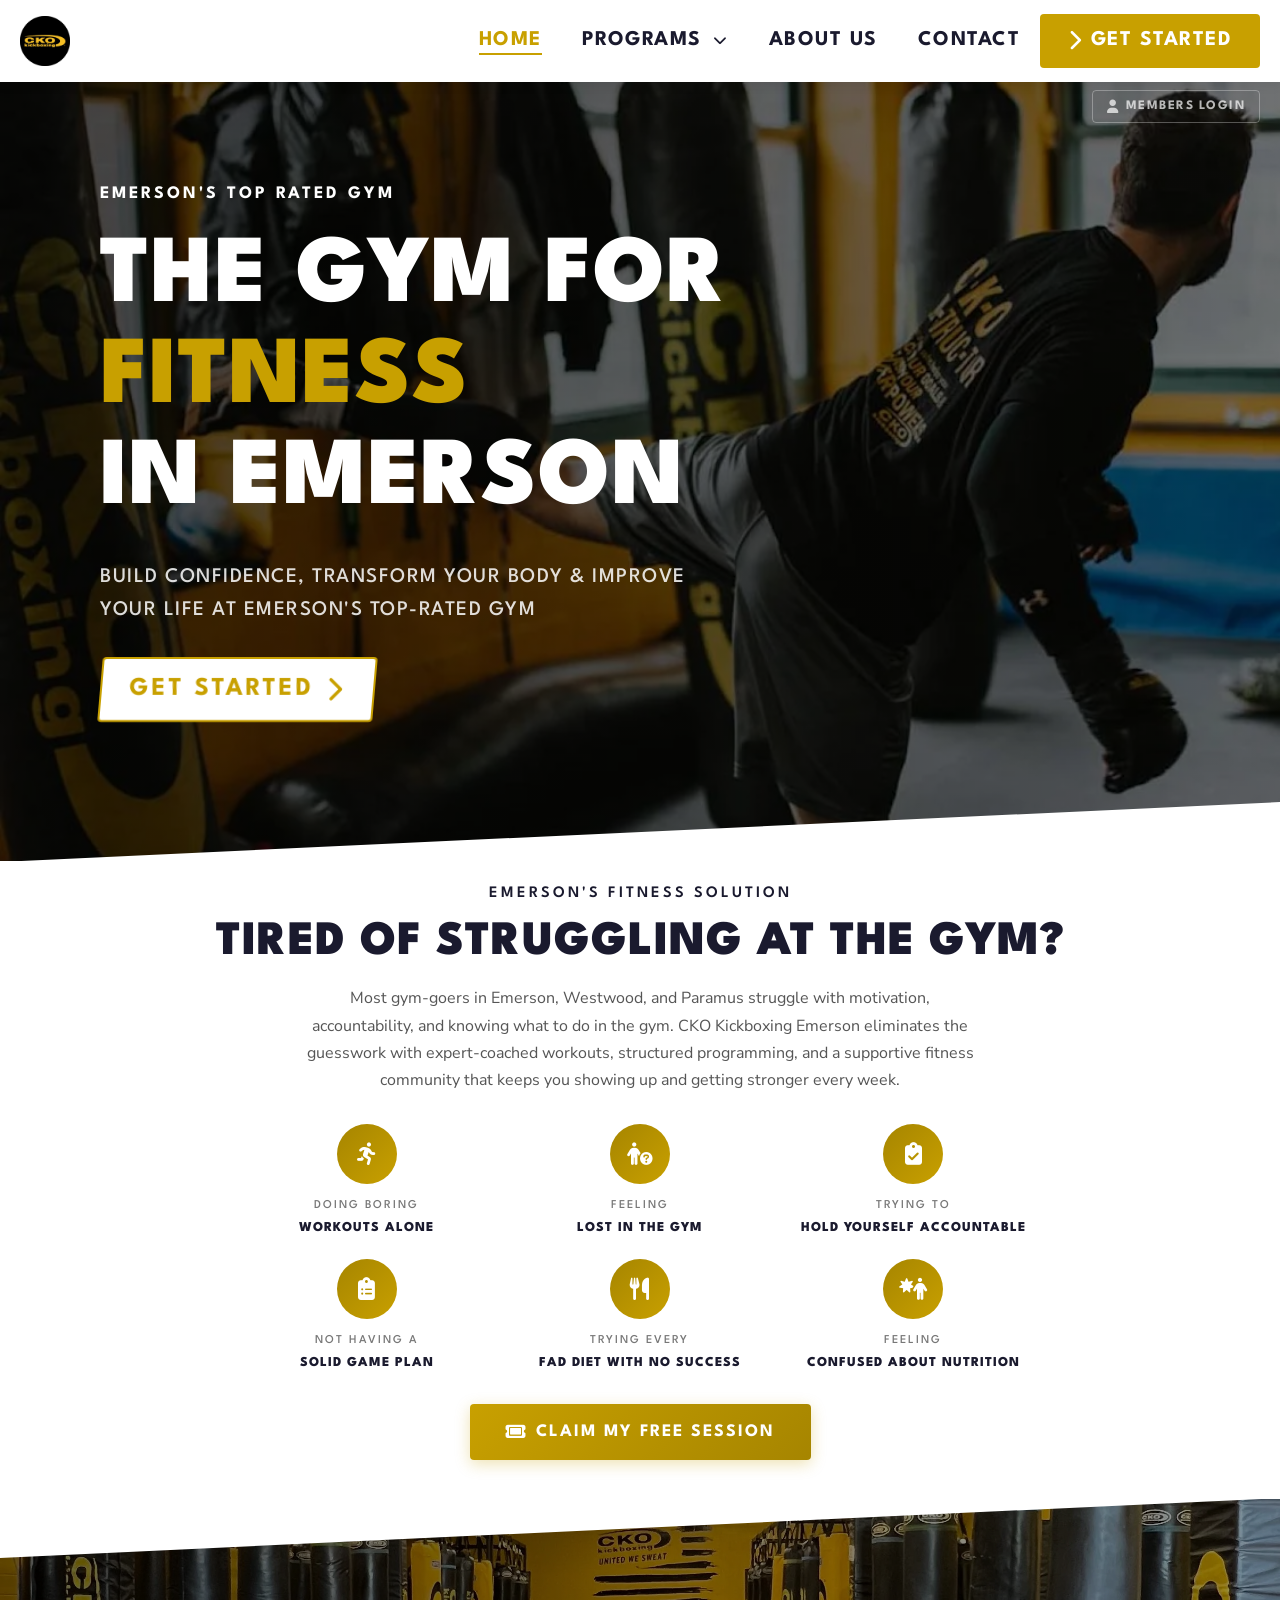
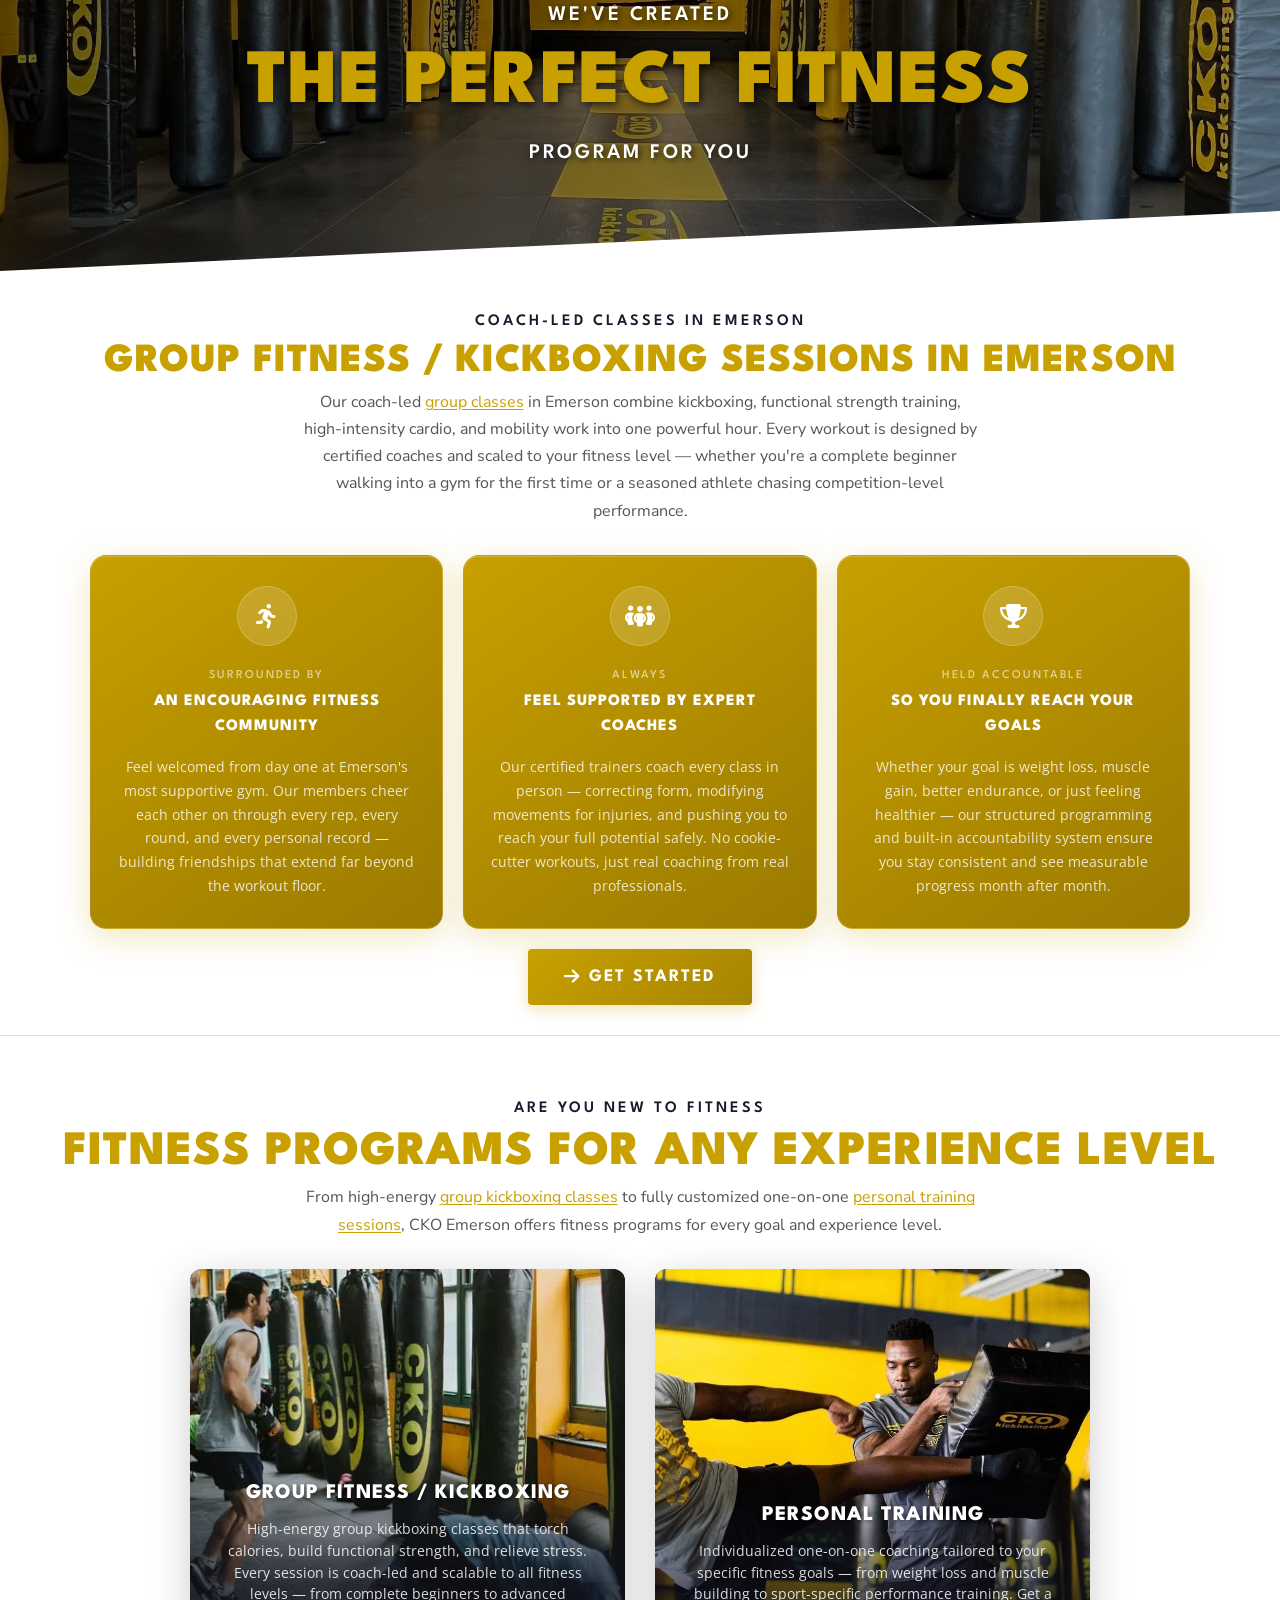
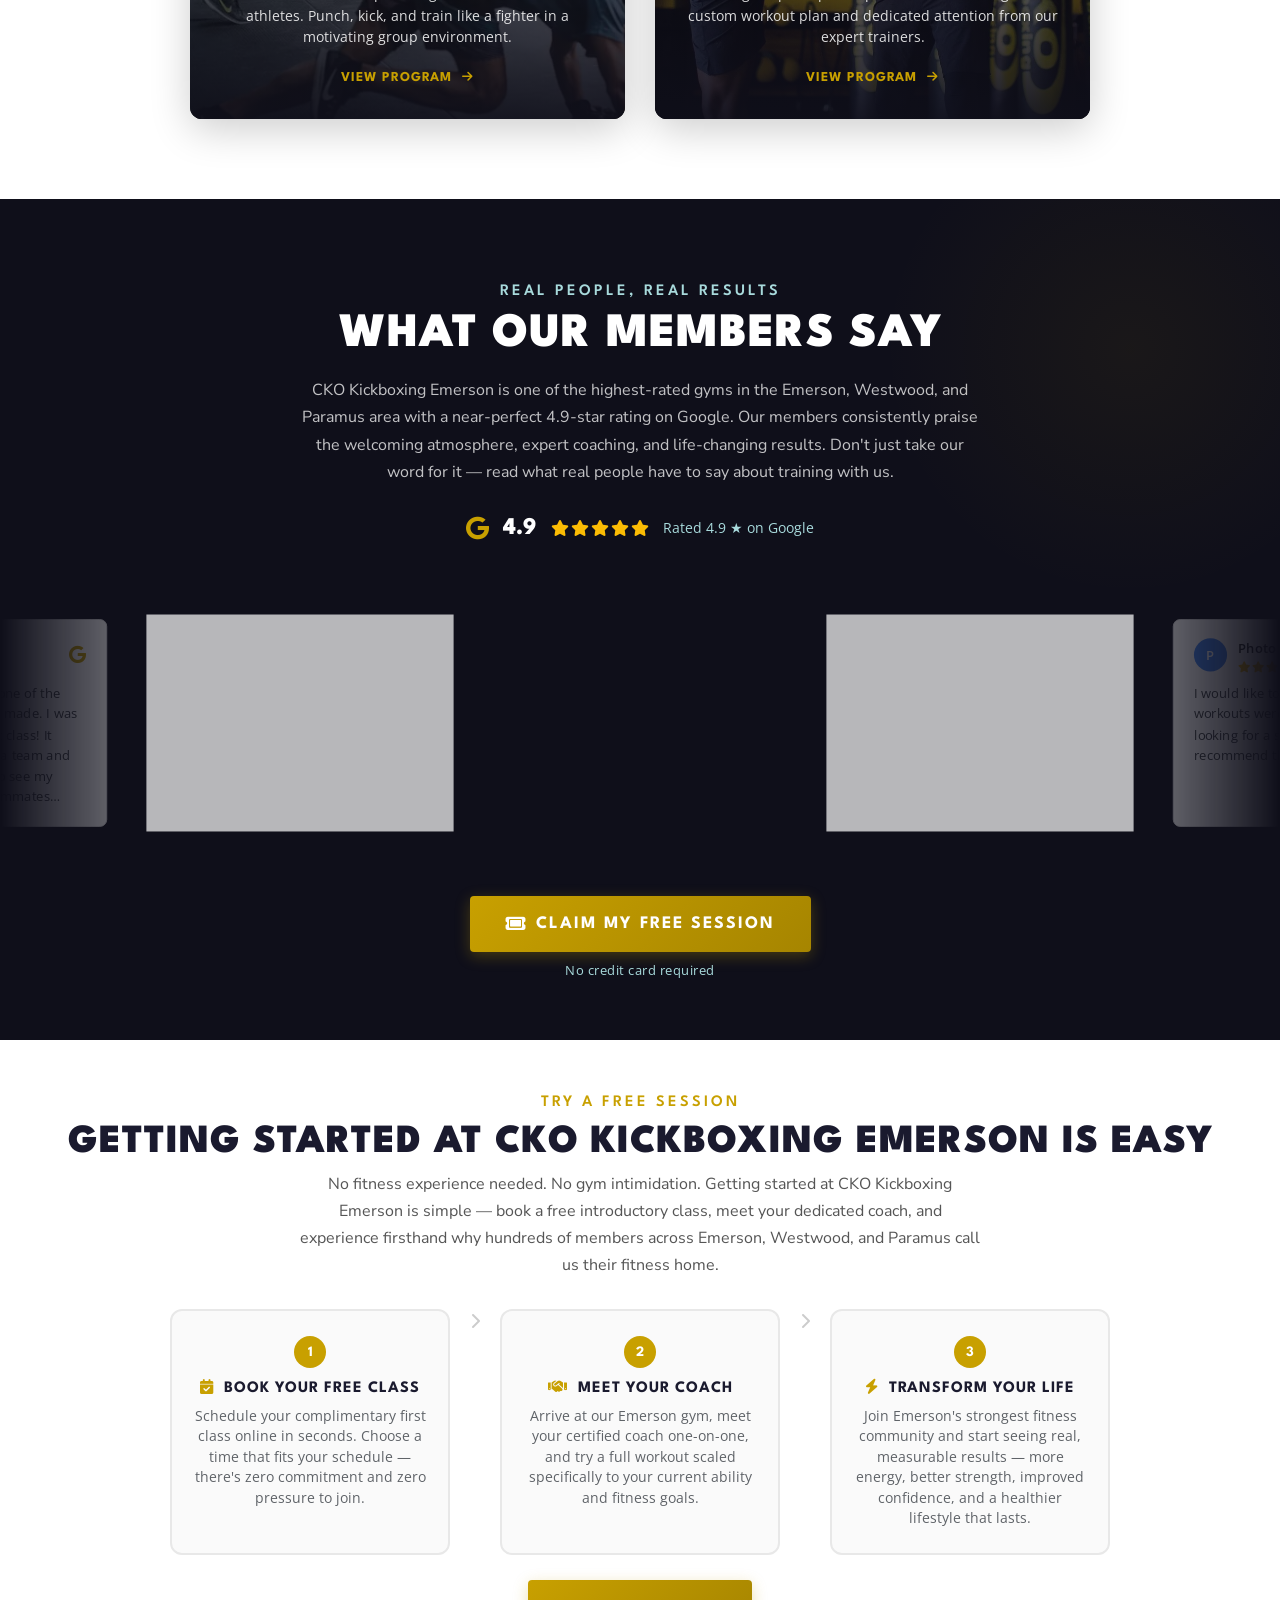
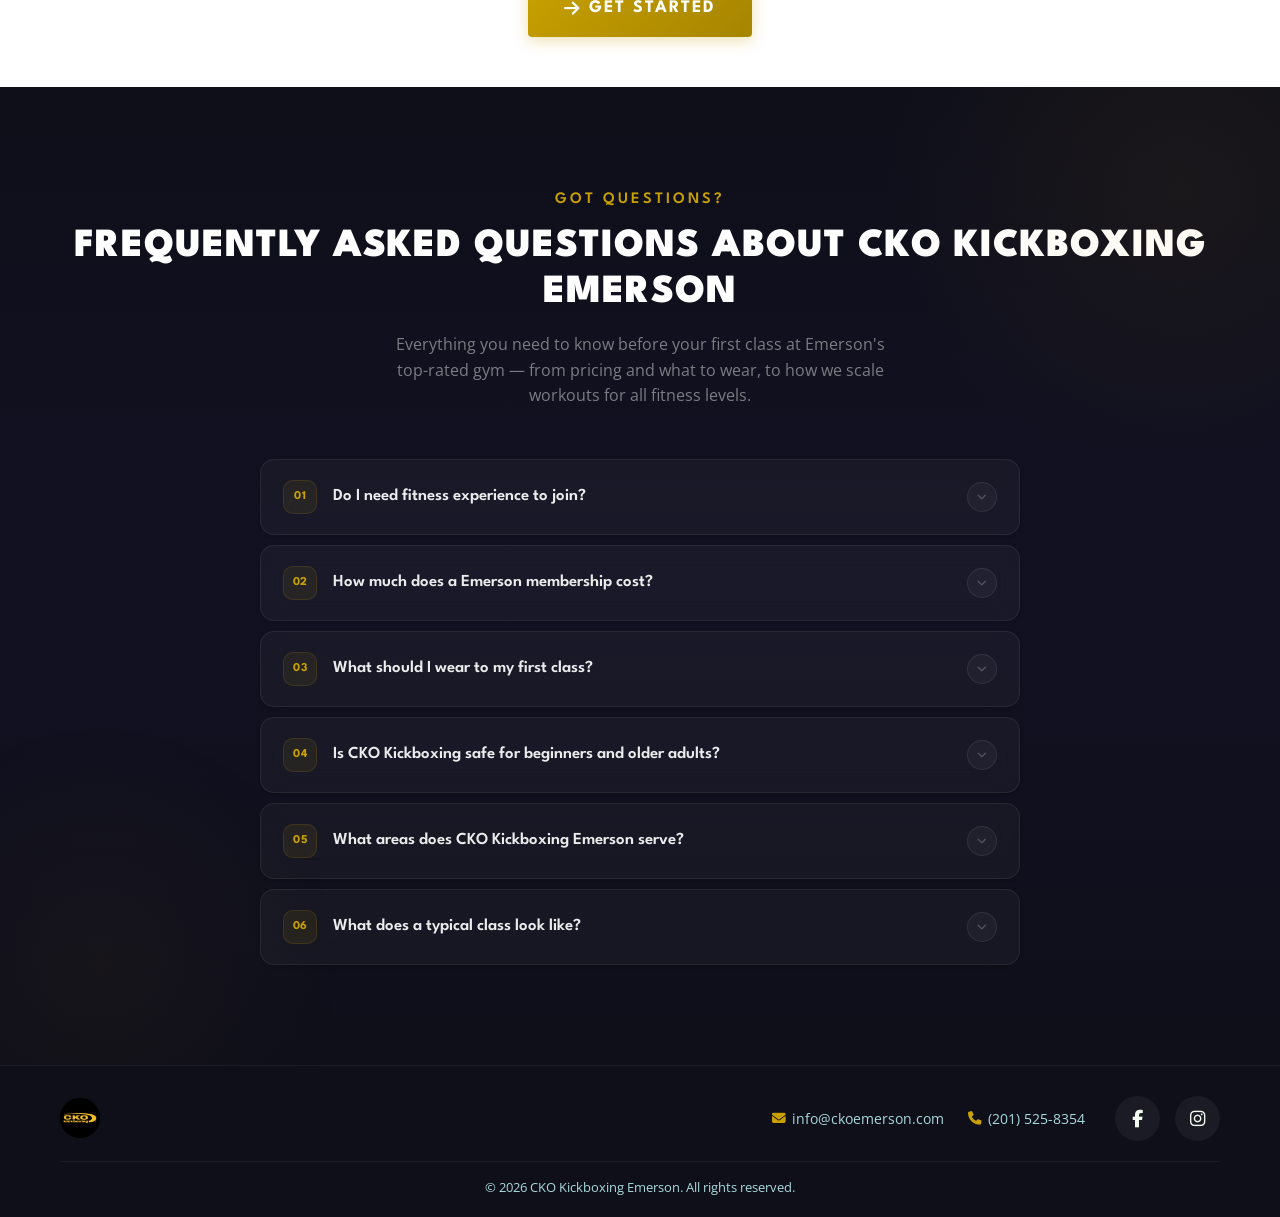
==== commit 5069d010: "Convert images to webp and update references" ====
--- a/index.html
+++ b/index.html
@@ -77,7 +77,7 @@
       "longitude": -93.4227
     },
     "image": "https://ckoemerson.com/images/Personal%20Training.webp",
-    "logo": "https://ckoemerson.com/images/cko-logo.png",
+    "logo": "https://ckoemerson.com/images/cko-logo.webp",
     "openingHoursSpecification": [
       {
         "@type": "OpeningHoursSpecification",
@@ -196,7 +196,7 @@
   <!-- ===== NAVIGATION ===== -->
   <nav class="navbar">
     <div class="container">
-      <a href="index.html" class="logo"><img src="images/cko-logo.png" alt="CKO Kickboxing Emerson"></a>
+      <a href="index.html" class="logo"><img src="images/cko-logo.webp" alt="CKO Kickboxing Emerson"></a>
       <ul class="nav-links">
         <li><a href="index.html" class="active">Home</a></li>
         <li class="nav-dropdown">
@@ -336,7 +336,7 @@
       <div class="programs-grid">
         <div class="program-card">
           <div class="program-card-img">
-            <img src="images/group%20fitness-kickboxing.jpg" alt="Group fitness and kickboxing class at CKO Emerson">
+            <img src="images/group%20fitness-kickboxing.webp" alt="Group fitness and kickboxing class at CKO Emerson">
           </div>
           <div class="program-card-content">
             <h3>Group Fitness / Kickboxing</h3>
@@ -346,7 +346,7 @@
         </div>
         <div class="program-card">
           <div class="program-card-img">
-            <img src="images/personal%20training.jpeg" alt="One-on-one personal training session at CKO Emerson">
+            <img src="images/personal%20training.webp" alt="One-on-one personal training session at CKO Emerson">
           </div>
           <div class="program-card-content">
             <h3>Personal Training</h3>
@@ -468,7 +468,7 @@
   <footer class="footer">
     <div class="container">
       <div class="footer-compact">
-        <a href="index.html" class="logo"><img src="images/cko-logo.png" alt="CKO Kickboxing Emerson"></a>
+        <a href="index.html" class="logo"><img src="images/cko-logo.webp" alt="CKO Kickboxing Emerson"></a>
         <div class="footer-contact">
           <a href="mailto:info@ckoemerson.com"><i class="fas fa-envelope"></i> info@ckoemerson.com</a>
           <a href="tel:+12015258354"><i class="fas fa-phone"></i> (201) 525-8354</a>
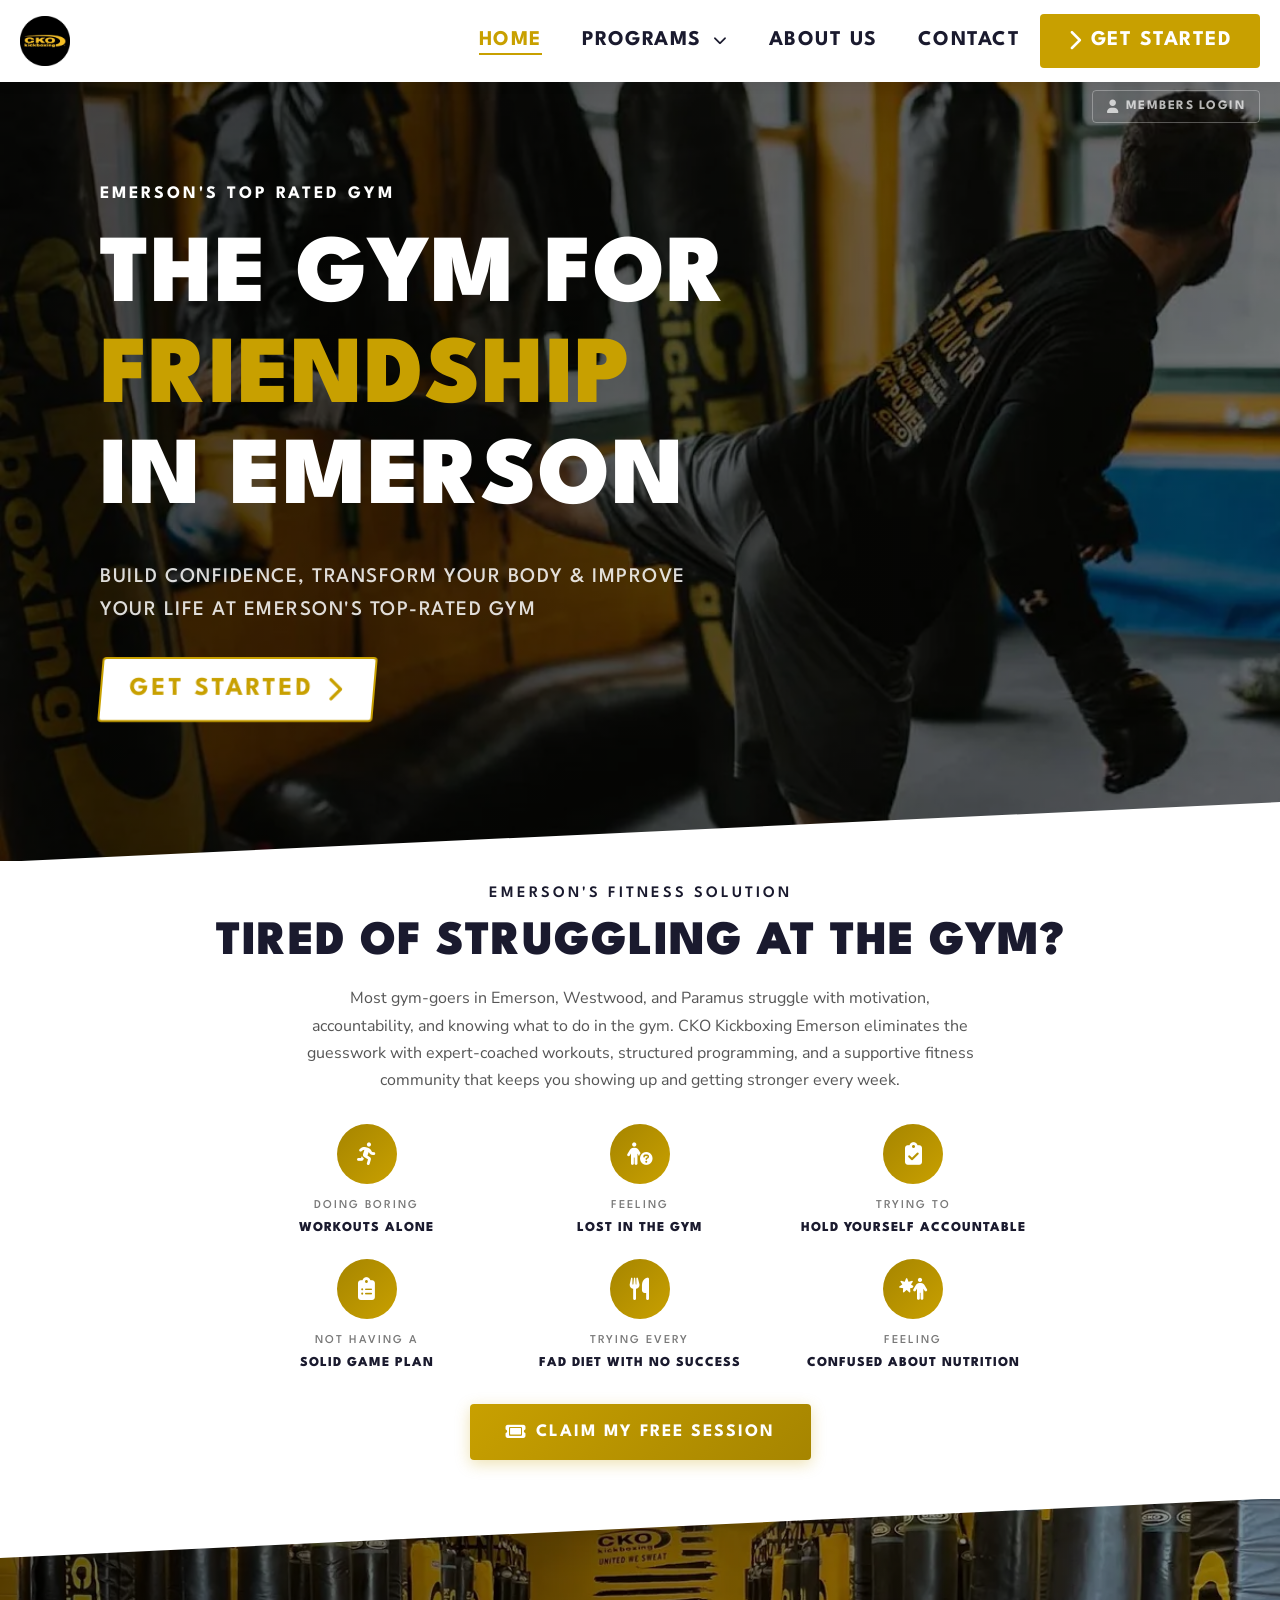
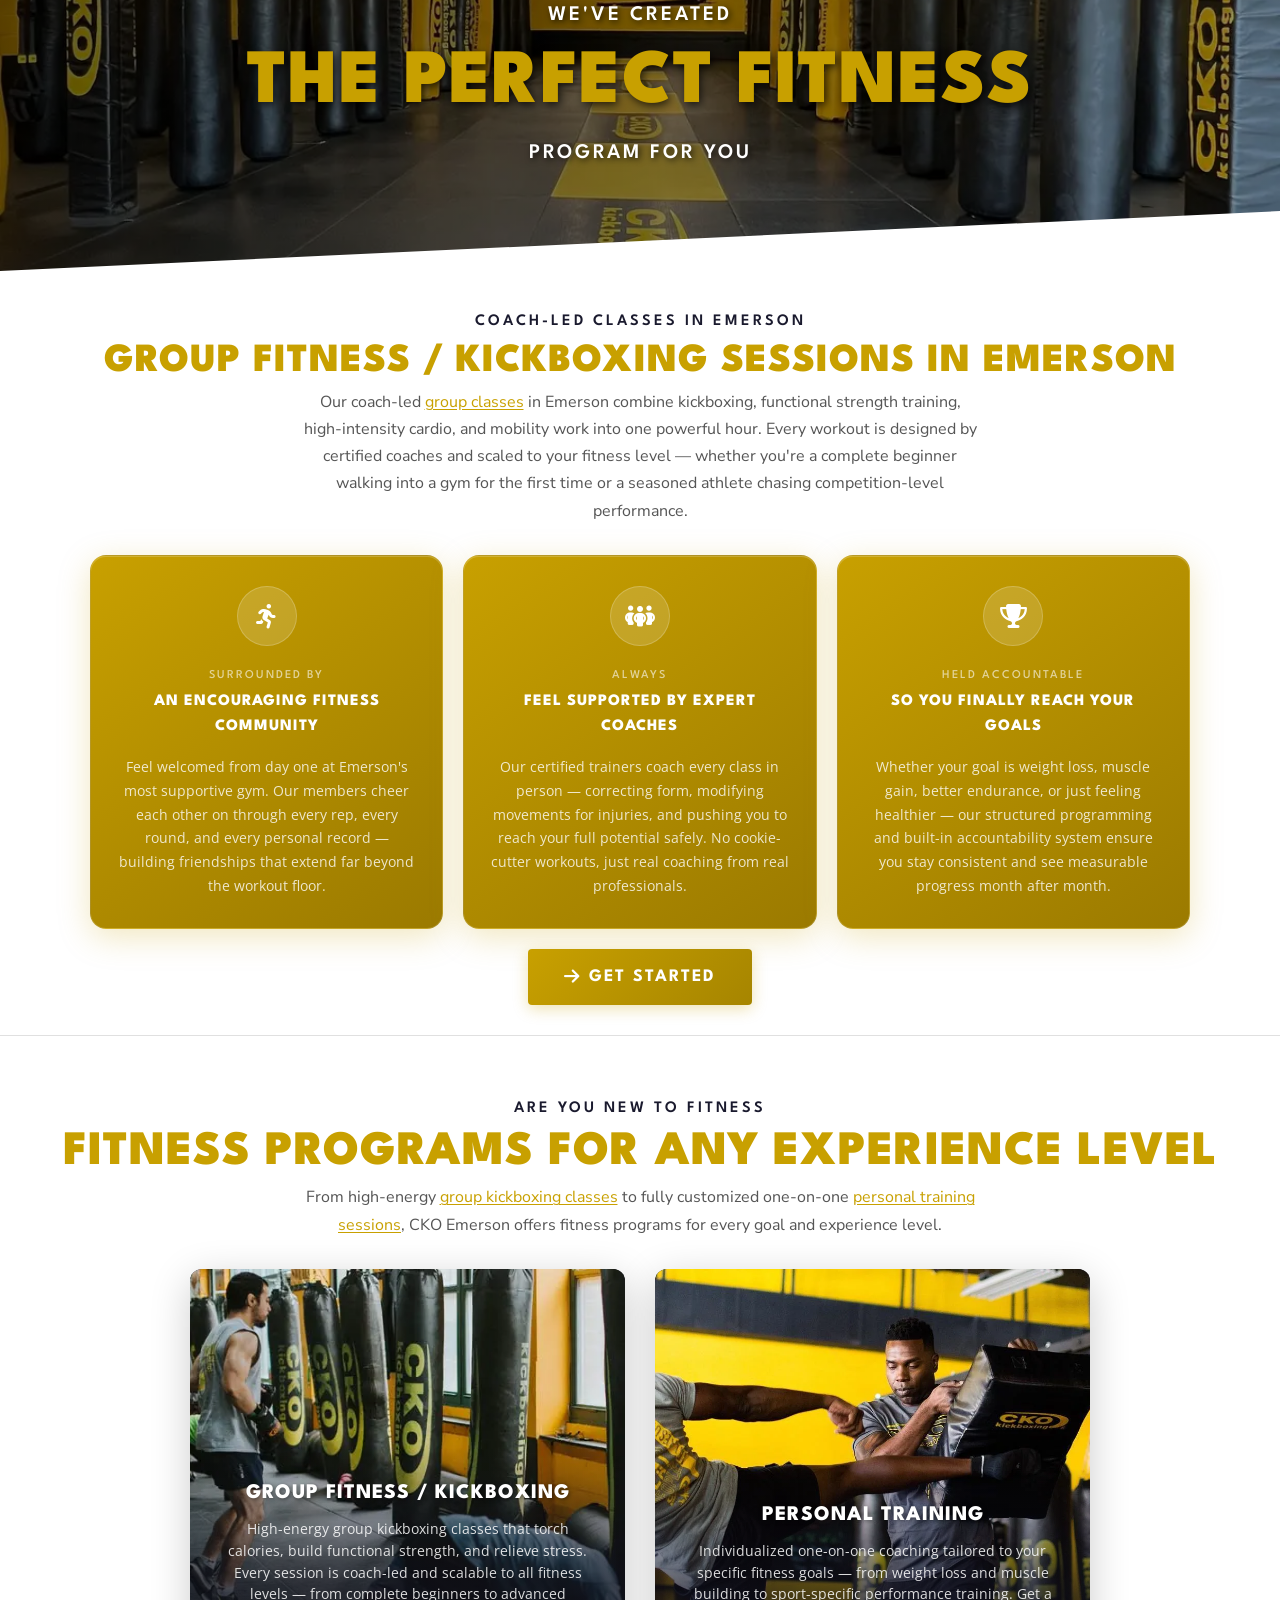
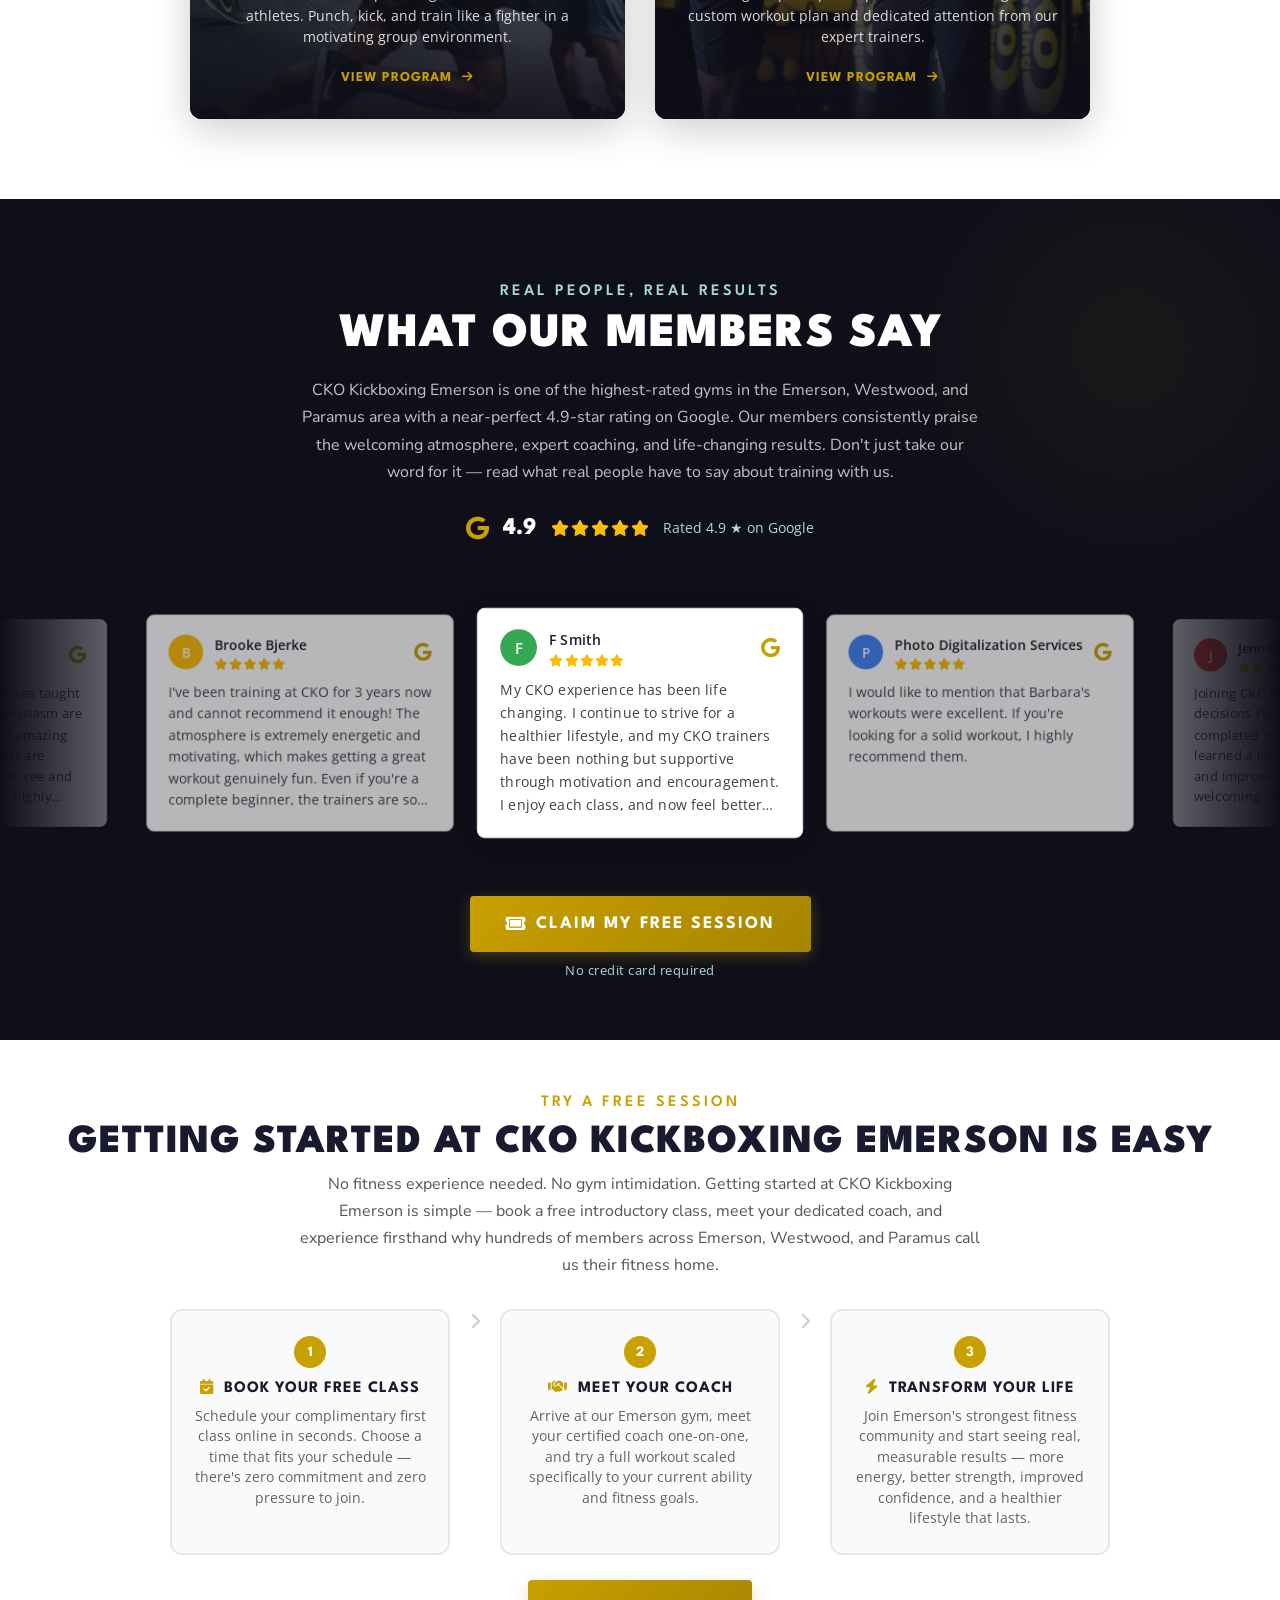
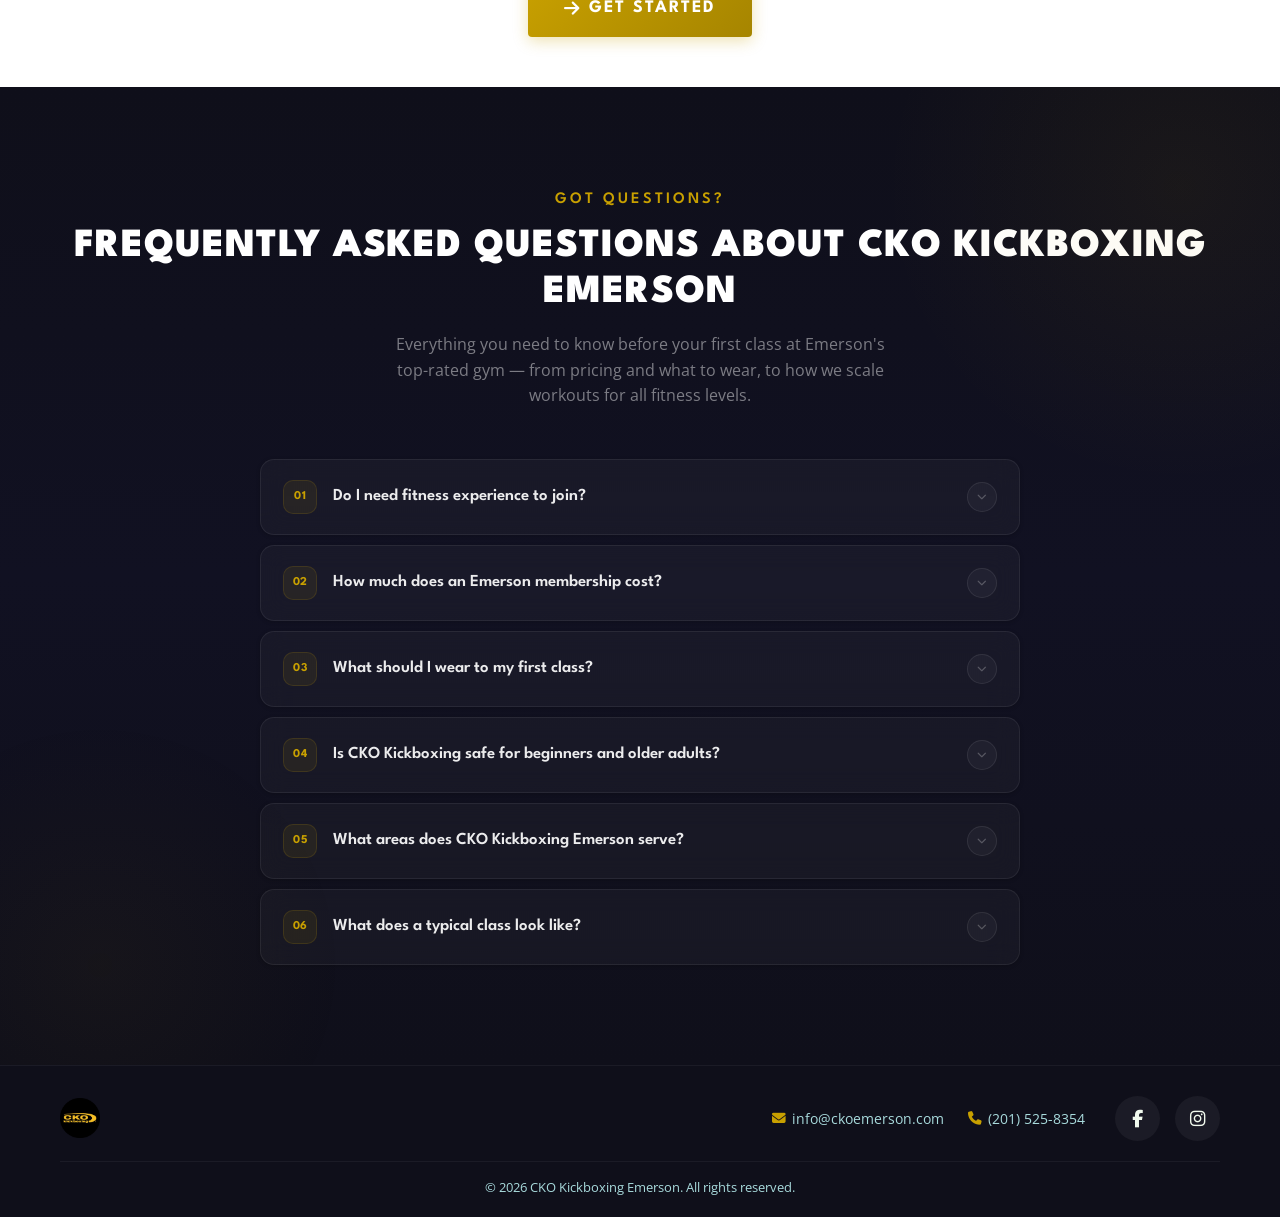
==== commit d977c732: "SEO cleanup: favicons, meta fixes, image compression, breadcrumbs, README update - Add favicon PNG f" ====
--- a/index.html
+++ b/index.html
@@ -12,8 +12,8 @@
   <link rel="preconnect" href="https://cdnjs.cloudflare.com" crossorigin>
 
   <!-- Critical CSS -->
-  <link rel="preload" href="css/style.css?v=2" as="style">
-  <link rel="stylesheet" href="css/style.css?v=2">
+  <link rel="preload" href="css/style.css?v=3" as="style">
+  <link rel="stylesheet" href="css/style.css?v=3">
 
   <!-- Google Fonts (non-render-blocking) -->
   <link rel="preload" as="style" href="https://fonts.googleapis.com/css2?family=League+Spartan:wght@400;500;600;700&family=Nunito+Sans:wght@400;500;600;700&family=Oswald:wght@400;500;600;700&family=Open+Sans:wght@400;500;600&display=swap">
@@ -30,9 +30,9 @@
   </noscript>
 
   <!-- Favicon -->
-  <link rel="icon" type="image/webp" sizes="32x32" href="images/favicon-32x32.webp">
-  <link rel="icon" type="image/webp" sizes="16x16" href="images/favicon-16x16.webp">
-  <link rel="apple-touch-icon" sizes="180x180" href="images/apple-touch-icon.webp">
+  <link rel="icon" type="image/png" sizes="32x32" href="images/favicon-32x32.png">
+  <link rel="icon" type="image/png" sizes="16x16" href="images/favicon-16x16.png">
+  <link rel="apple-touch-icon" sizes="180x180" href="images/apple-touch-icon.png">
   <link rel="manifest" href="site.webmanifest">
 
   <!-- Canonical -->
@@ -43,7 +43,7 @@
   <meta property="og:url" content="https://ckoemerson.com/">
   <meta property="og:title" content="CKO Kickboxing Emerson | #1 Gym in Emerson, NJ">
   <meta property="og:description" content="CKO Kickboxing Emerson is the #1 rated gym in Emerson, NJ. Expert-coached group classes, personal training & nutrition coaching for all fitness levels. Book your free class today!">
-  <meta property="og:image" content="https://ckoemerson.com/images/Personal%20Training.webp">
+  <meta property="og:image" content="https://ckoemerson.com/images/personal%20training.webp">
   <meta property="og:locale" content="en_US">
   <meta property="og:site_name" content="CKO Kickboxing Emerson">
 
@@ -51,7 +51,7 @@
   <meta name="twitter:card" content="summary_large_image">
   <meta name="twitter:title" content="CKO Kickboxing Emerson | #1 Gym in Emerson, NJ">
   <meta name="twitter:description" content="CKO Kickboxing Emerson is the #1 rated gym in Emerson, NJ. Expert-coached group classes, personal training & nutrition coaching for all fitness levels. Book your free class today!">
-  <meta name="twitter:image" content="https://ckoemerson.com/images/Personal%20Training.webp">
+  <meta name="twitter:image" content="https://ckoemerson.com/images/personal%20training.webp">
 
   <!-- Structured Data -->
   <script type="application/ld+json">
@@ -73,10 +73,10 @@
     },
     "geo": {
       "@type": "GeoCoordinates",
-      "latitude": 44.7133,
-      "longitude": -93.4227
+      "latitude": 40.9765,
+      "longitude": -74.0263
     },
-    "image": "https://ckoemerson.com/images/Personal%20Training.webp",
+    "image": "https://ckoemerson.com/images/personal%20training.webp",
     "logo": "https://ckoemerson.com/images/cko-logo.webp",
     "openingHoursSpecification": [
       {
@@ -149,7 +149,7 @@
       },
       {
         "@type": "Question",
-        "name": "How much does a Emerson membership cost?",
+        "name": "How much does an Emerson membership cost?",
         "acceptedAnswer": {
           "@type": "Answer",
           "text": "We offer several membership options including unlimited group classes, personal training packages, and drop-in rates. Contact us or book a free intro class to learn about current pricing and find the plan that best fits your goals and budget."
@@ -425,7 +425,7 @@
           <p>Absolutely not. CKO Kickboxing Emerson welcomes complete beginners every day. Every workout is scaled to your current fitness level by our certified coaches, so you can start from wherever you are — no experience required.</p>
         </details>
         <details class="faq-item">
-          <summary><span class="faq-question-text">How much does a Emerson membership cost?</span></summary>
+          <summary><span class="faq-question-text">How much does an Emerson membership cost?</span></summary>
           <p>We offer several membership options including unlimited group classes, personal training packages, and drop-in rates. Contact us or book a free intro class to learn about current pricing and find the plan that best fits your goals and budget.</p>
         </details>
         <details class="faq-item">
@@ -474,8 +474,8 @@
           <a href="tel:+12015258354"><i class="fas fa-phone"></i> (201) 525-8354</a>
         </div>
         <div class="social-links">
-          <a href="https://www.facebook.com/profile.php?id=61577471961556"><i class="fab fa-facebook-f"></i></a>
-          <a href="https://www.instagram.com/cko.emerson/?hl=en"><i class="fab fa-instagram"></i></a>
+          <a href="https://www.facebook.com/profile.php?id=61577471961556" target="_blank" rel="noopener noreferrer"><i class="fab fa-facebook-f"></i></a>
+          <a href="https://www.instagram.com/cko.emerson/?hl=en" target="_blank" rel="noopener noreferrer"><i class="fab fa-instagram"></i></a>
         </div>
       </div>
       <div class="footer-bottom">
--- a/css/style.css
+++ b/css/style.css
@@ -705,7 +705,7 @@
   position: relative;
   margin-top: -1px;
   padding: 100px 0 120px;
-  background: linear-gradient(to right, rgba(0, 0, 0, 0.6), rgba(0, 0, 0, 0.4)), url('../images/PERFECT%20PROGRAM.webp') center/cover no-repeat;
+  background: linear-gradient(to right, rgba(0, 0, 0, 0.6), rgba(0, 0, 0, 0.4)), url('../images/perfect-program.webp') center/cover no-repeat;
   text-align: center;
 }
 
@@ -1646,7 +1646,7 @@
 .page-hero {
   padding: 160px 0 80px;
   text-align: center;
-  background: linear-gradient(135deg, rgba(15, 15, 26, 0.95), rgba(26, 26, 46, 0.9)), url('../images/hero-bg.webp') center/cover no-repeat;
+  background: linear-gradient(135deg, rgba(15, 15, 26, 0.95), rgba(26, 26, 46, 0.9)), url('../images/background.webp') center/cover no-repeat;
 }
 
 .page-hero h1 {
--- a/css/style.css
+++ b/css/style.css
@@ -705,7 +705,7 @@
   position: relative;
   margin-top: -1px;
   padding: 100px 0 120px;
-  background: linear-gradient(to right, rgba(0, 0, 0, 0.6), rgba(0, 0, 0, 0.4)), url('../images/PERFECT%20PROGRAM.webp') center/cover no-repeat;
+  background: linear-gradient(to right, rgba(0, 0, 0, 0.6), rgba(0, 0, 0, 0.4)), url('../images/perfect-program.webp') center/cover no-repeat;
   text-align: center;
 }
 
@@ -1646,7 +1646,7 @@
 .page-hero {
   padding: 160px 0 80px;
   text-align: center;
-  background: linear-gradient(135deg, rgba(15, 15, 26, 0.95), rgba(26, 26, 46, 0.9)), url('../images/hero-bg.webp') center/cover no-repeat;
+  background: linear-gradient(135deg, rgba(15, 15, 26, 0.95), rgba(26, 26, 46, 0.9)), url('../images/background.webp') center/cover no-repeat;
 }
 
 .page-hero h1 {
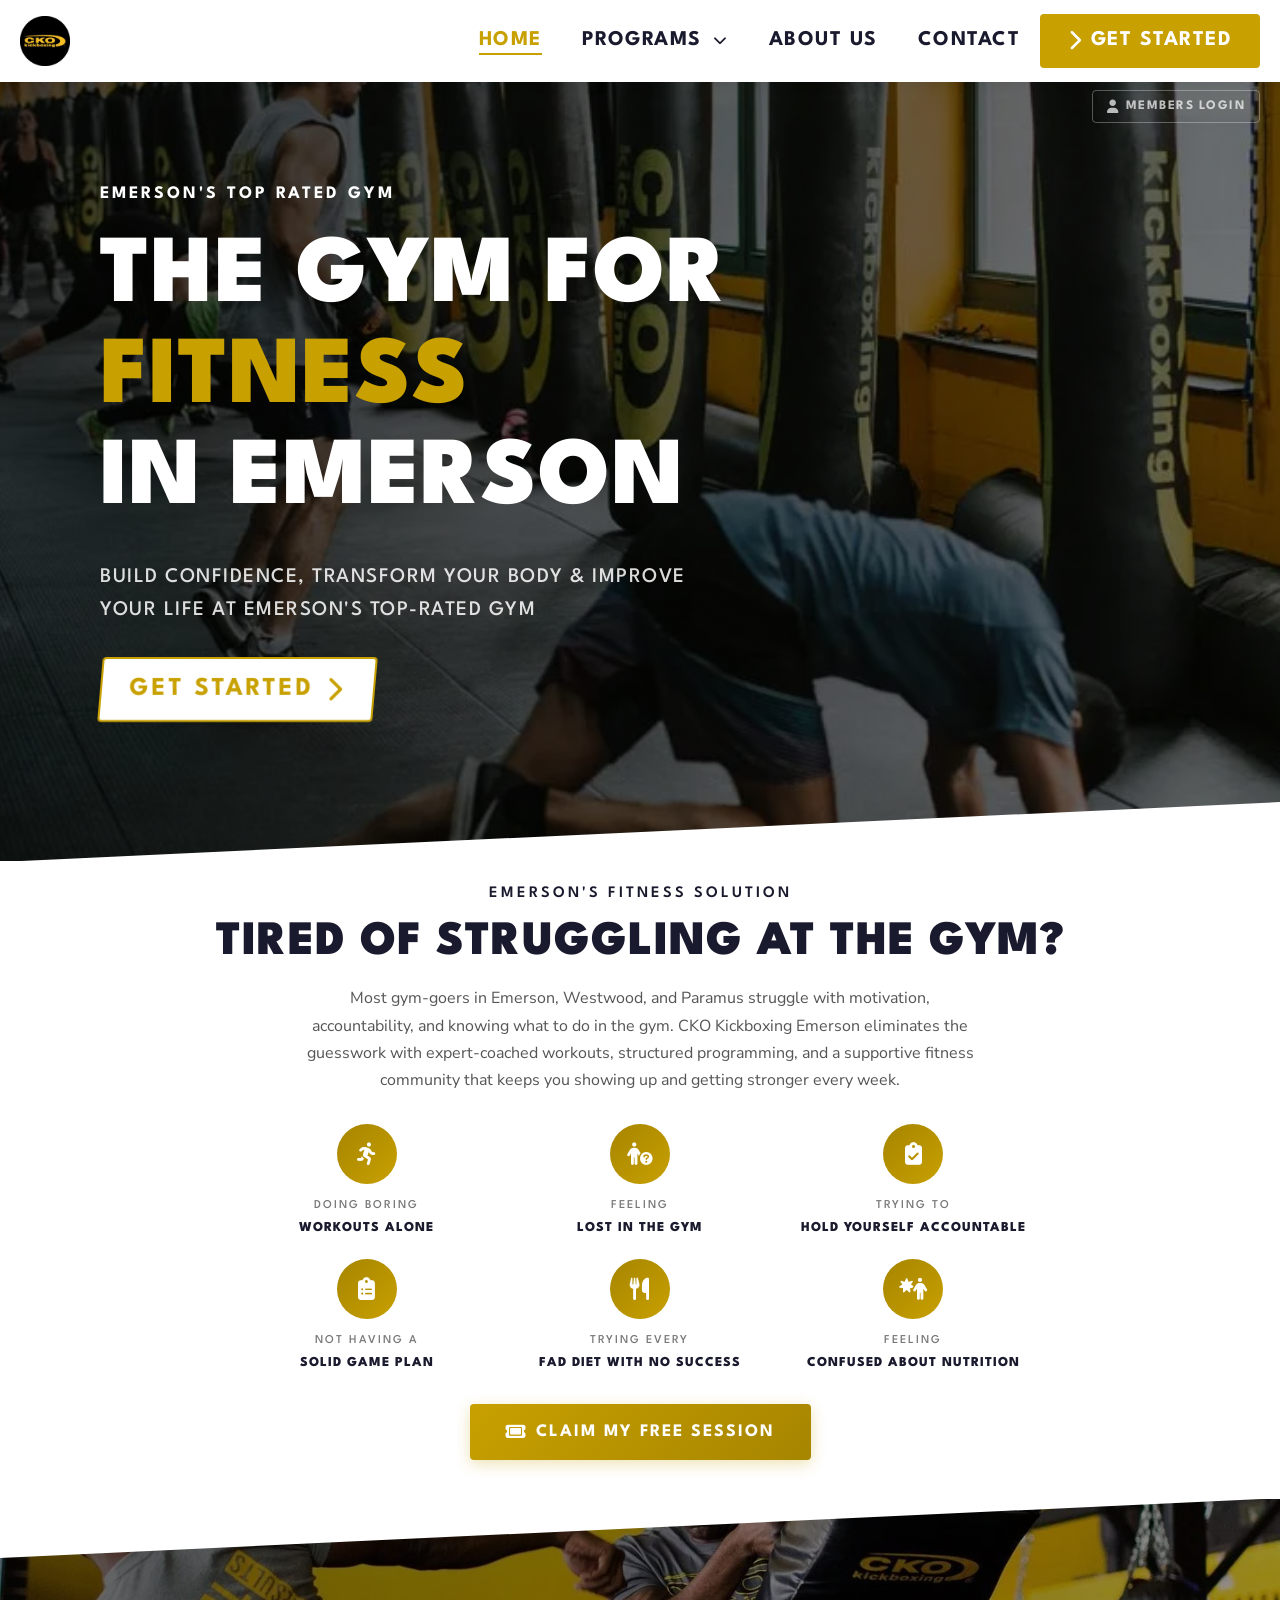
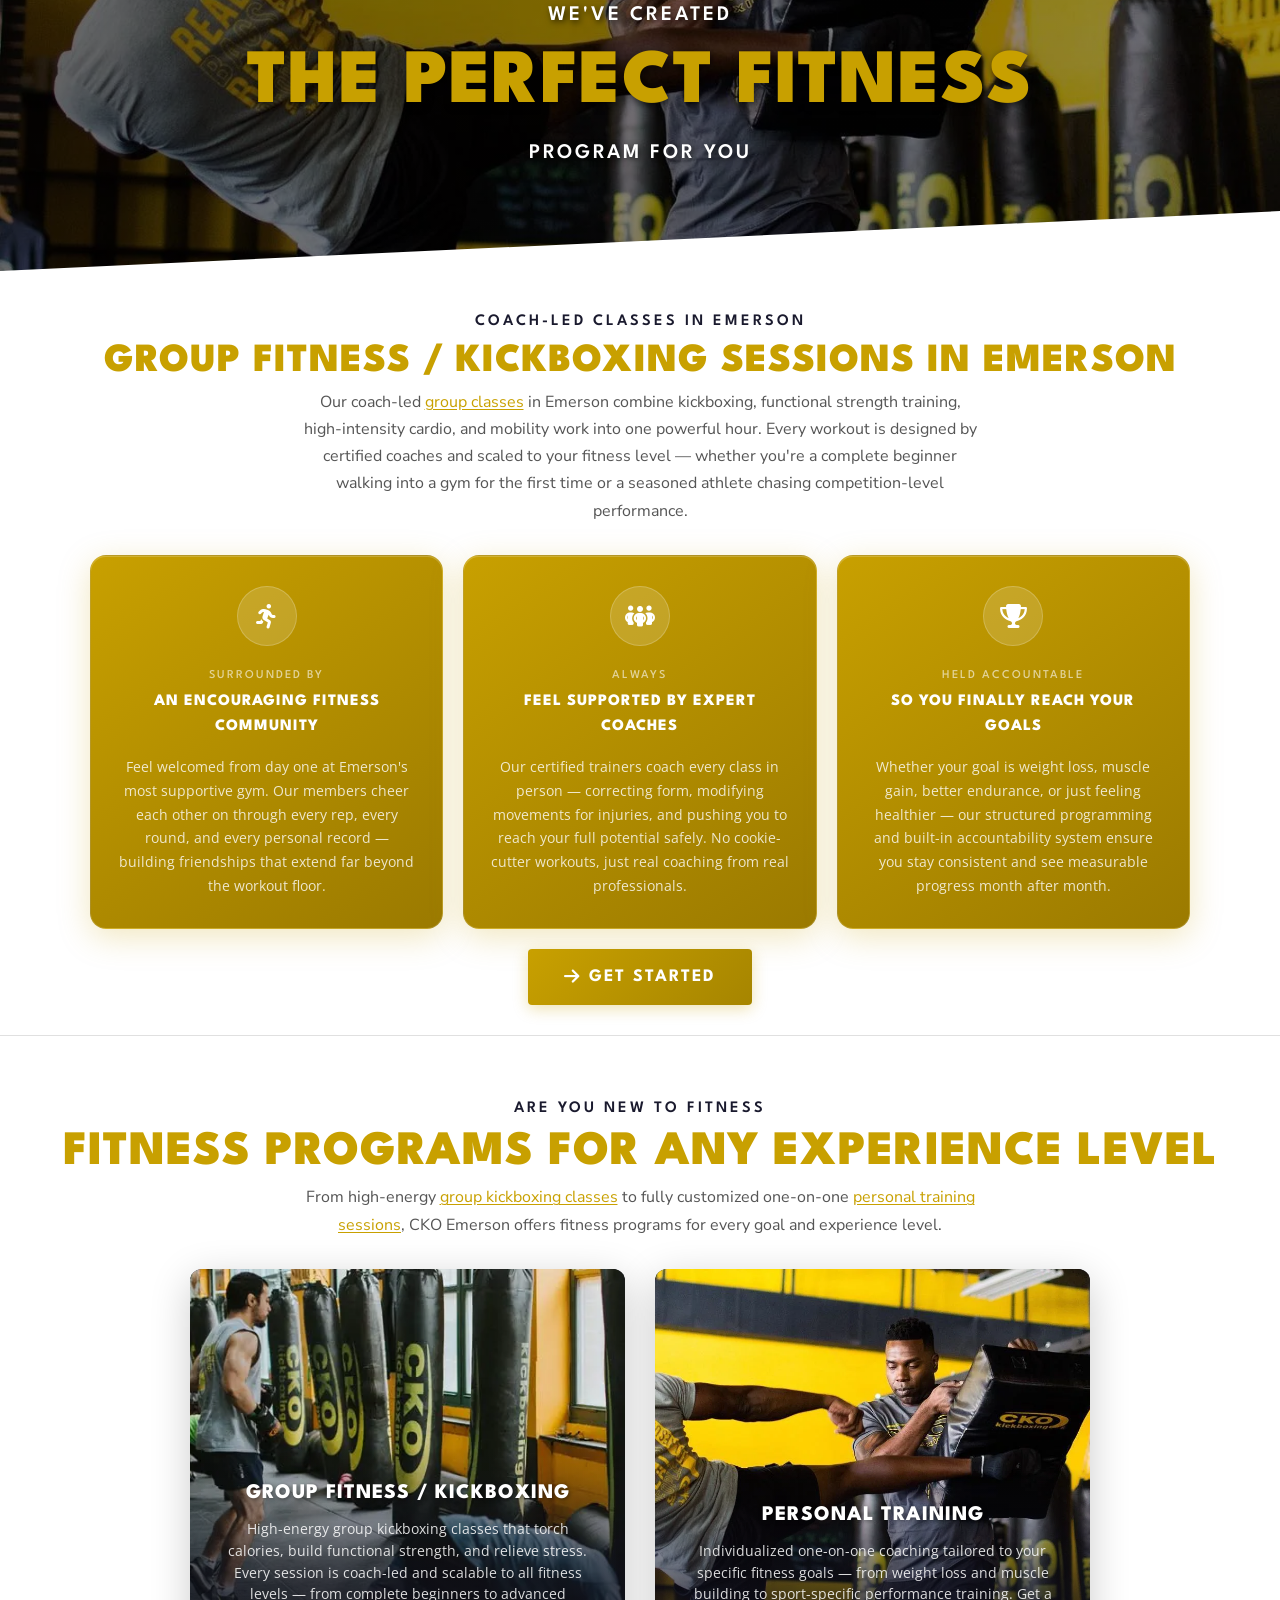
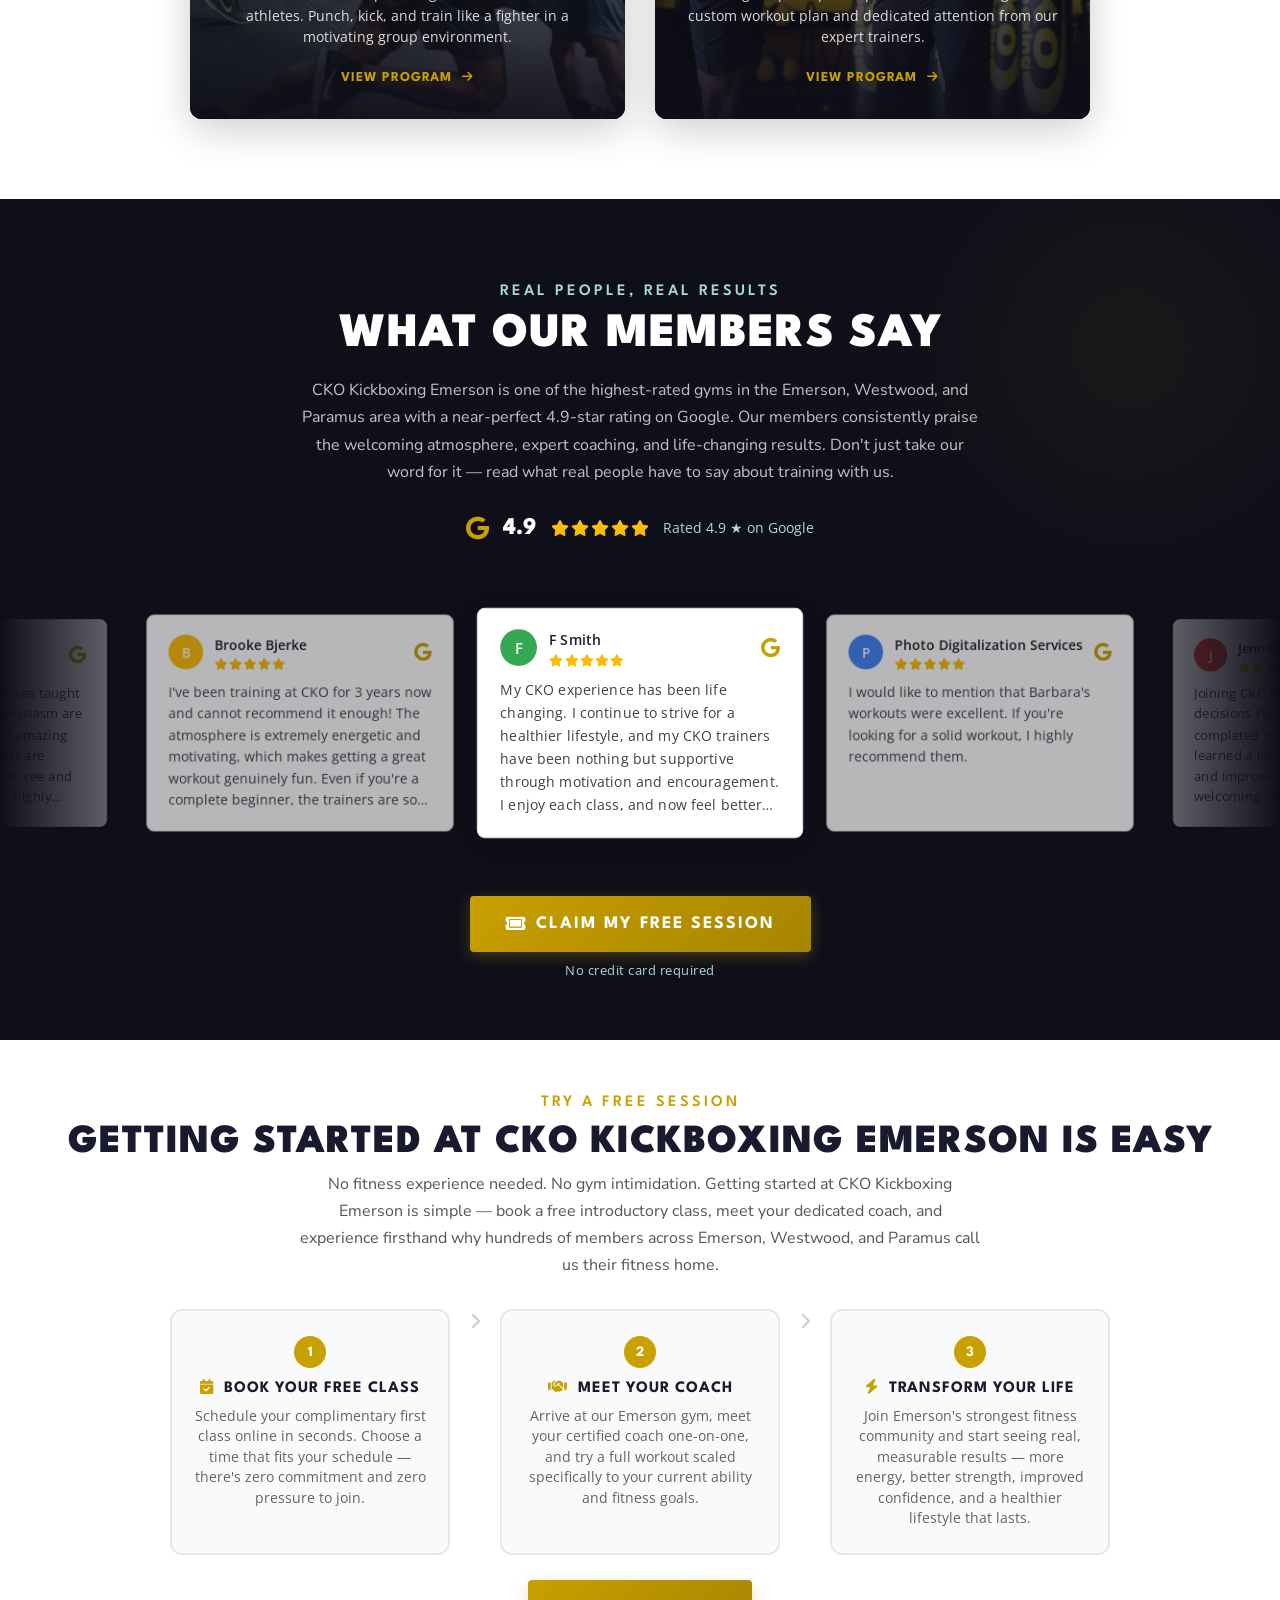
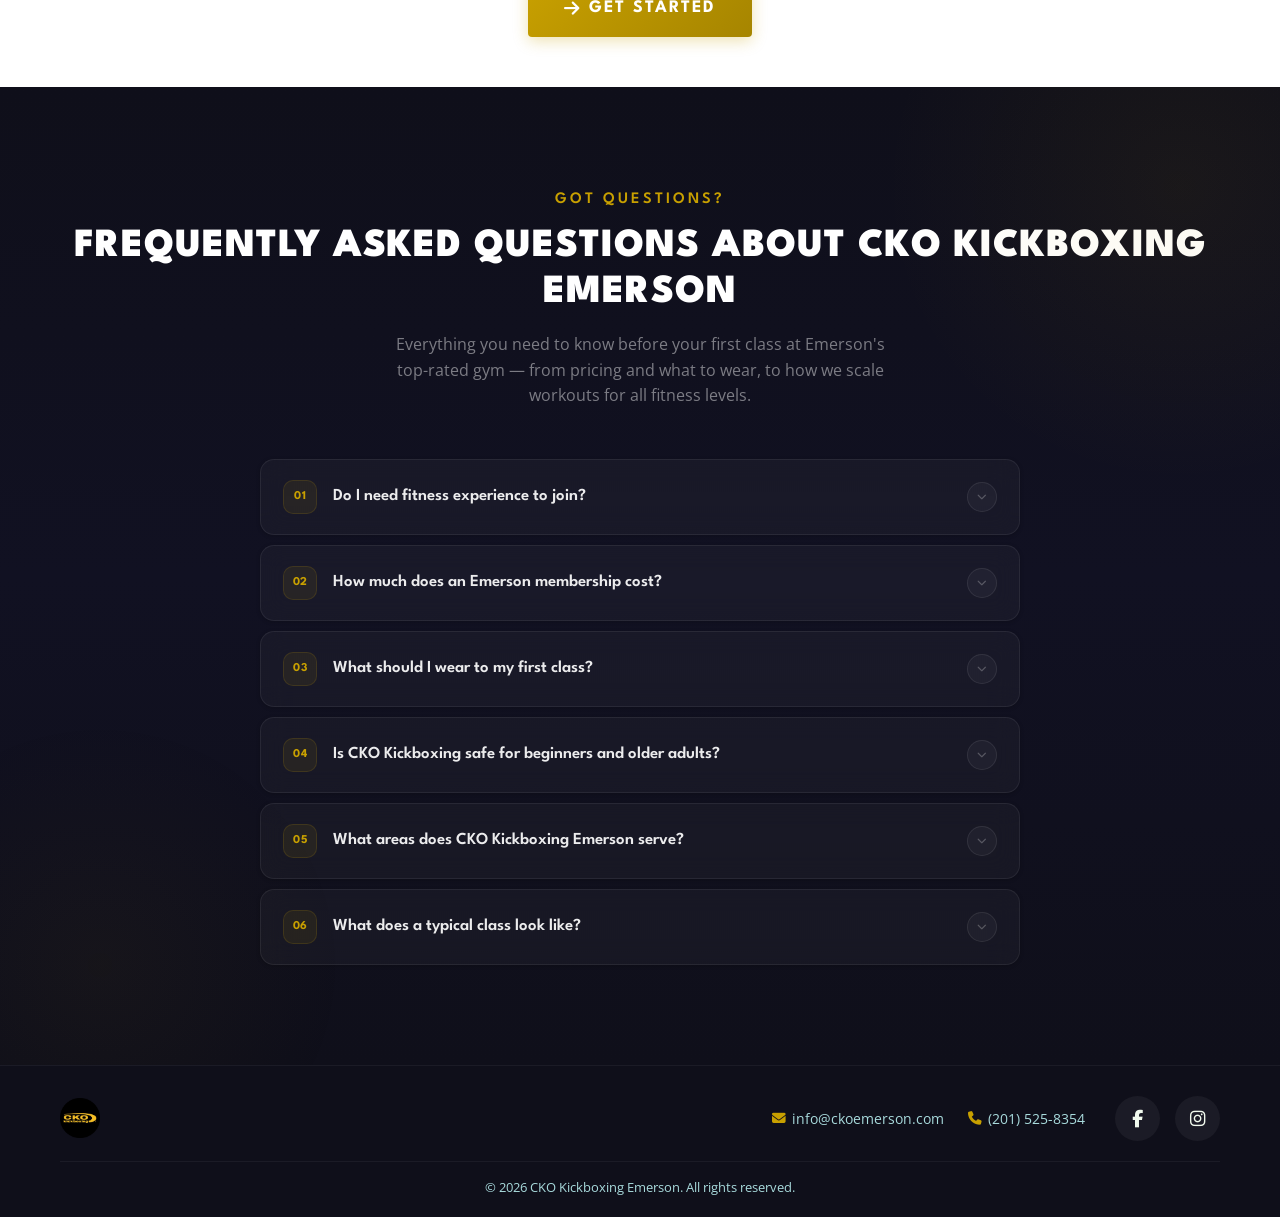
==== commit f352838d: "Replace old CrossFit photos with CKO images, update chat widget ID - Hero background: replaced with " ====
--- a/index.html
+++ b/index.html
@@ -508,6 +508,6 @@
   </div>
 
   <script src="js/main.js?v=2" defer></script>
-  <script src="https://widgets.leadconnectorhq.com/loader.js" data-resources-url="https://widgets.leadconnectorhq.com/chat-widget/loader.js" data-widget-id="67d07bcbf71a1a4a21e40b2a"></script>
+  <script src="https://widgets.leadconnectorhq.com/loader.js" data-resources-url="https://widgets.leadconnectorhq.com/chat-widget/loader.js" data-widget-id="69bc2c7cfa352c958e33c08c"></script>
 </body>
 </html>
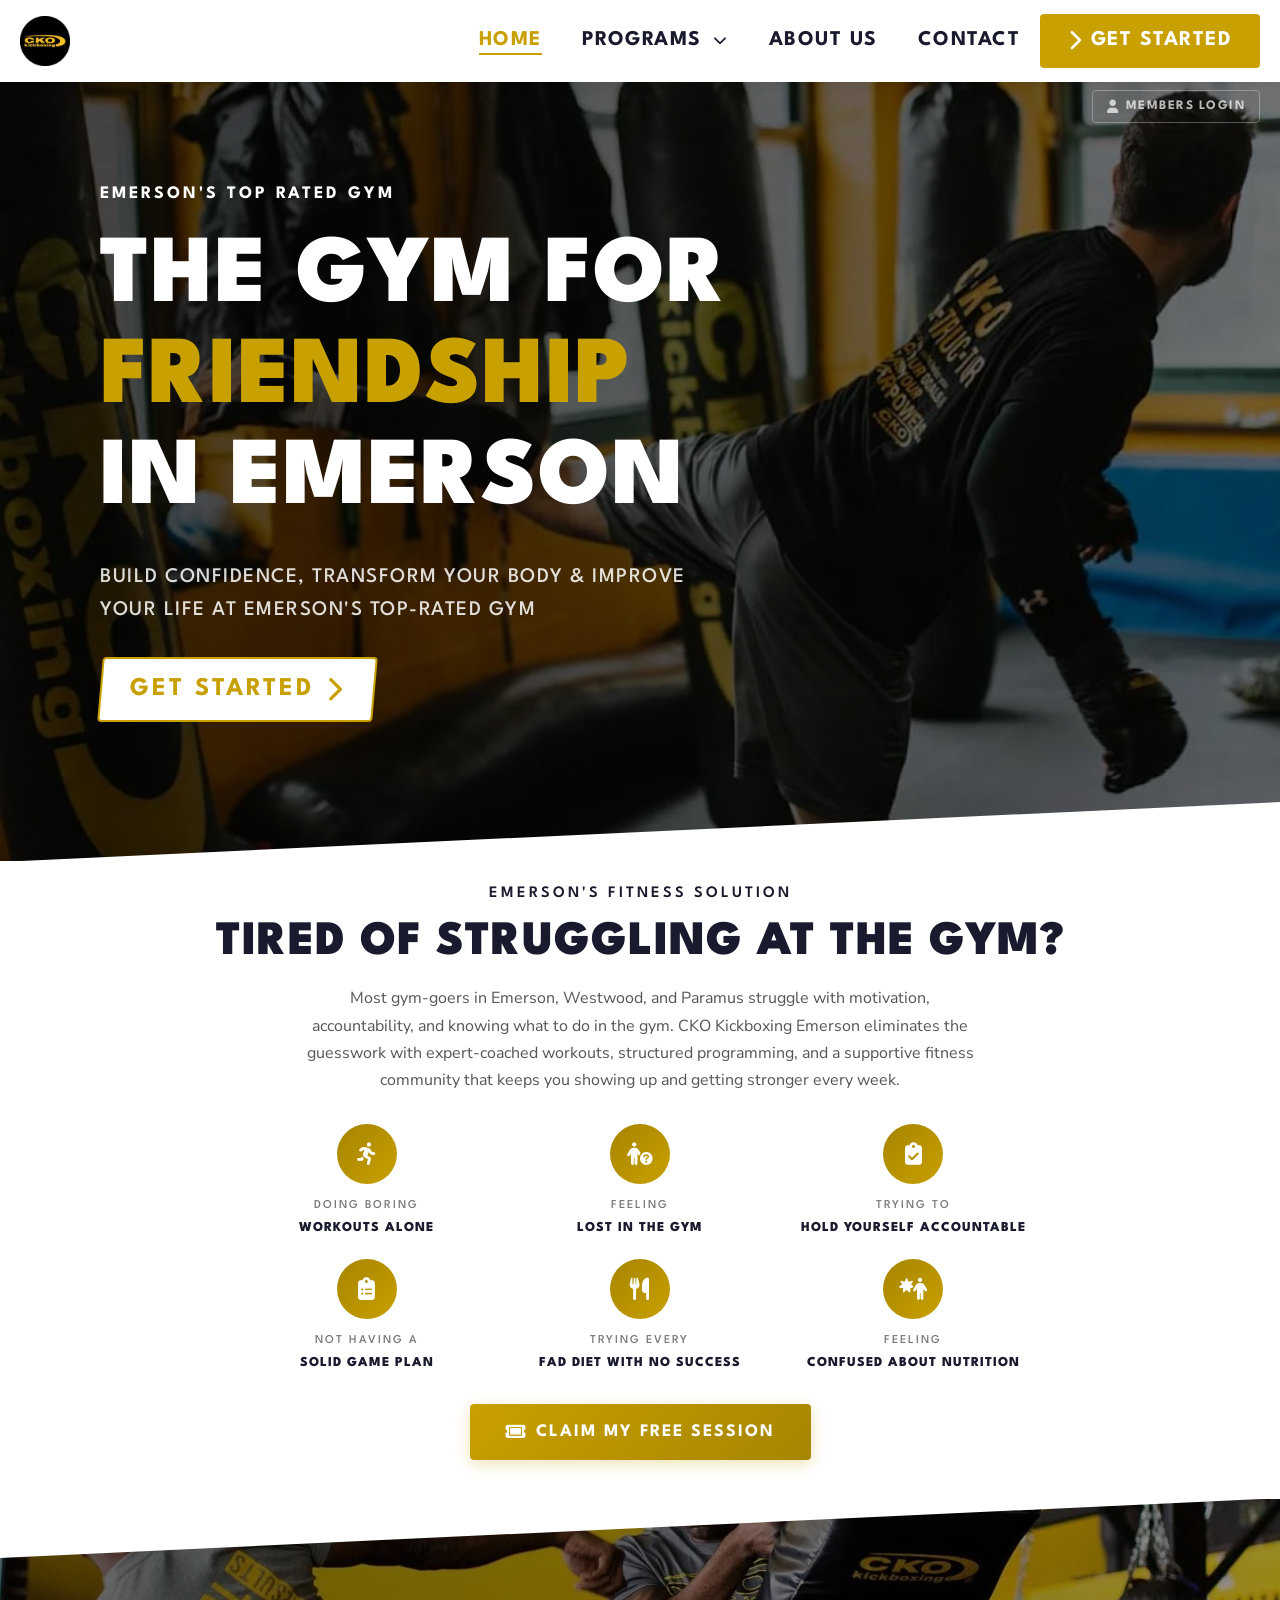
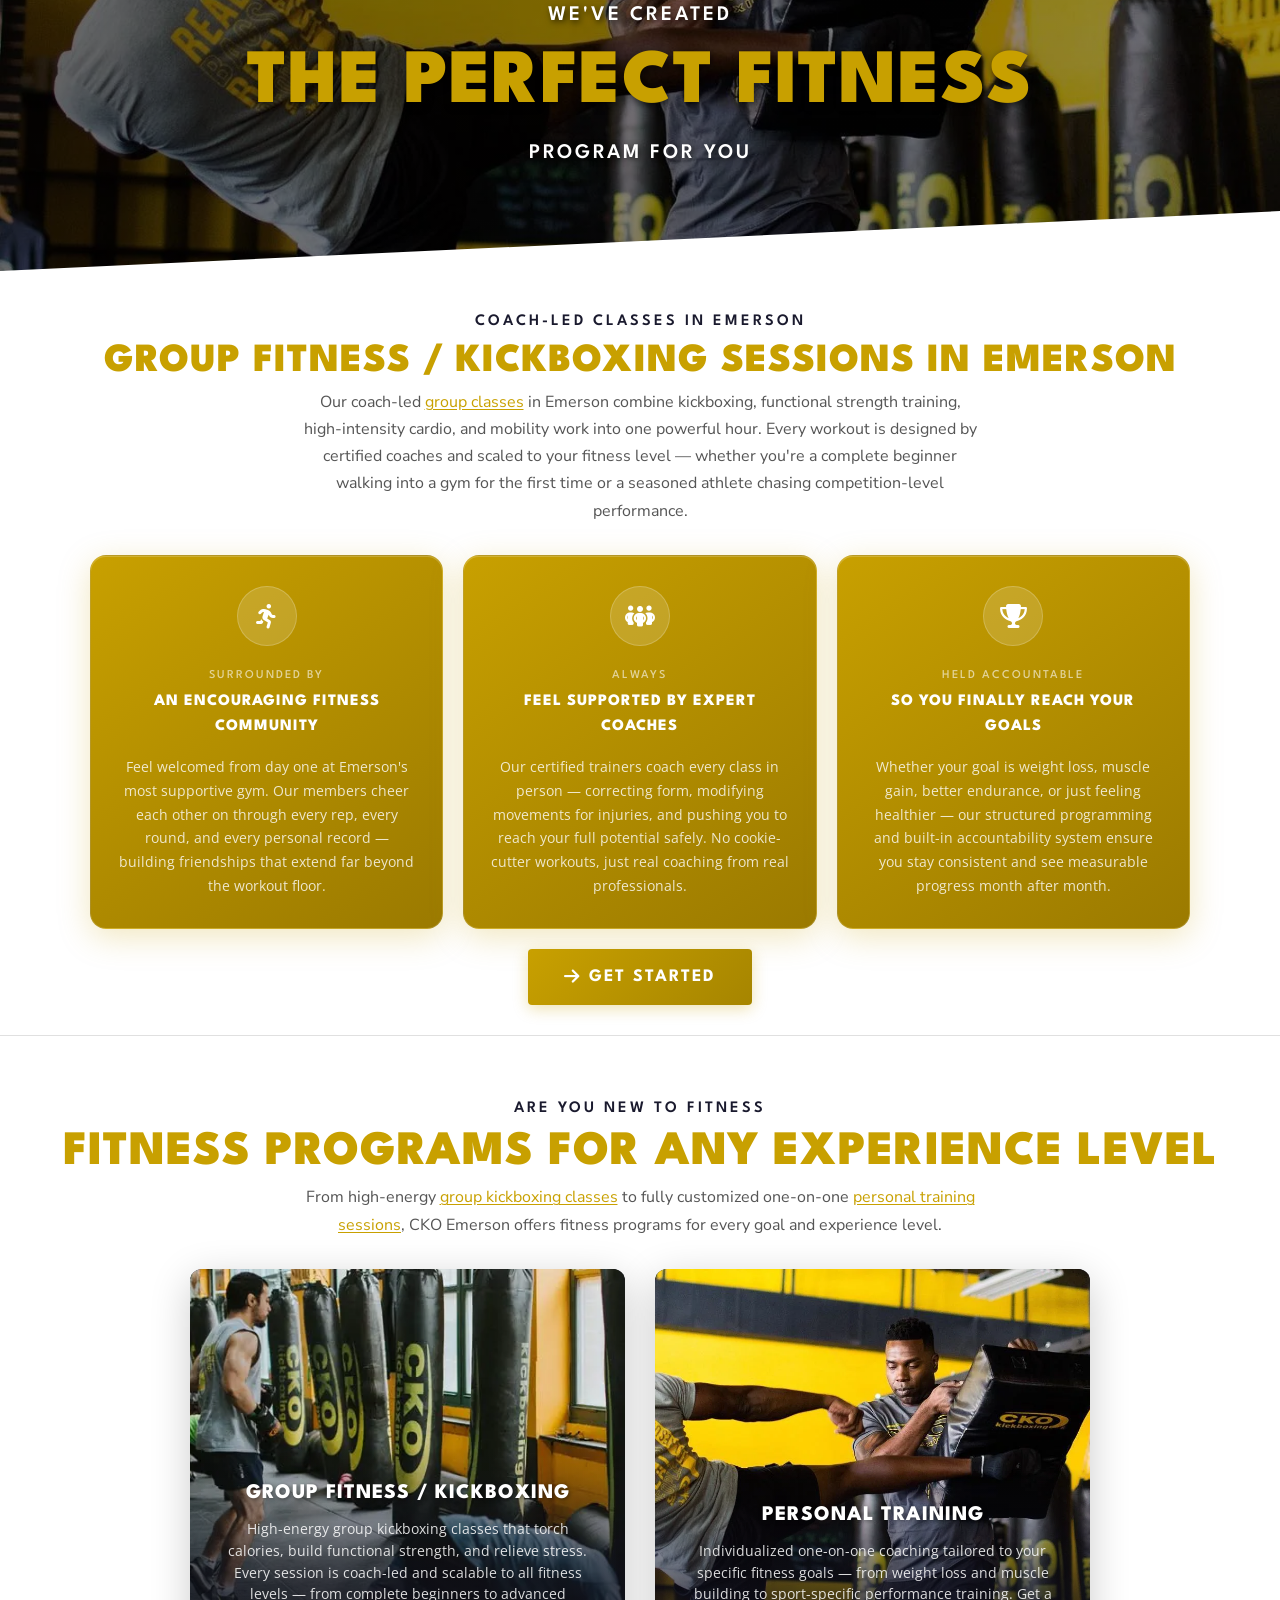
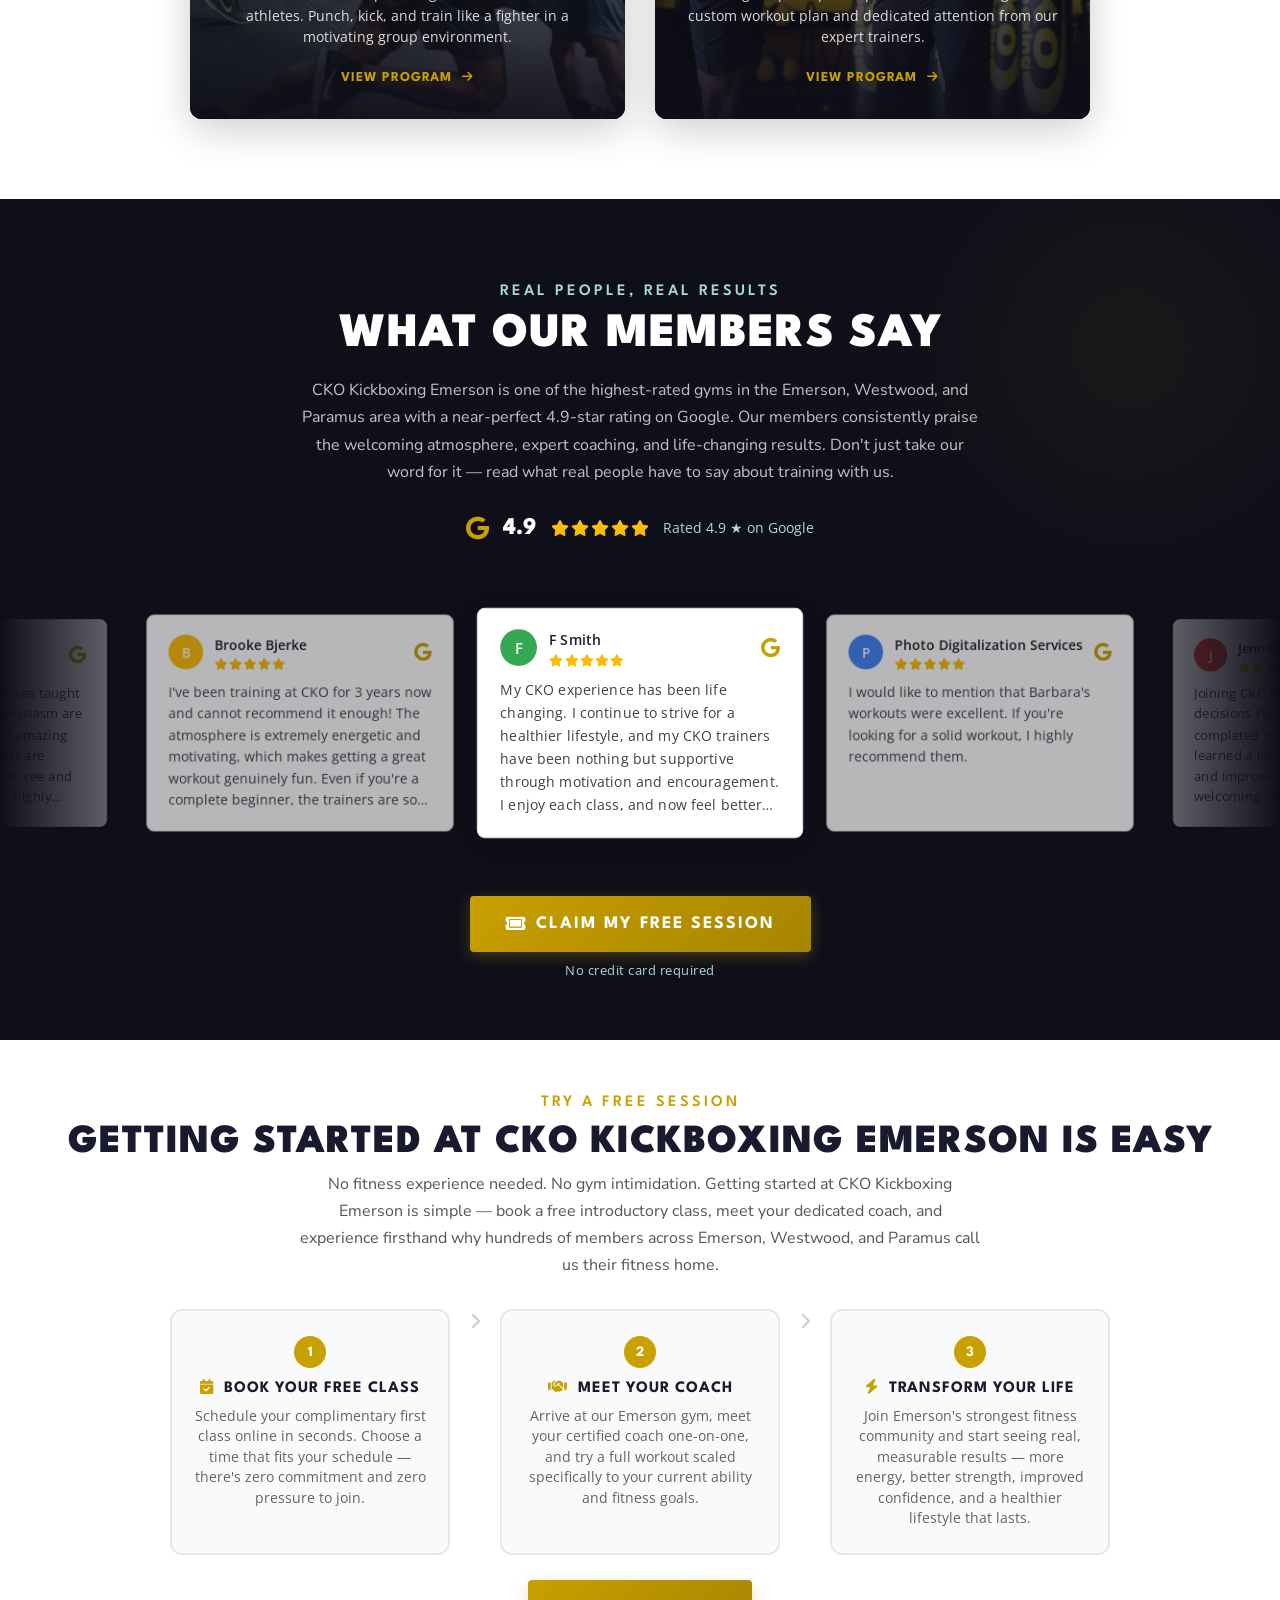
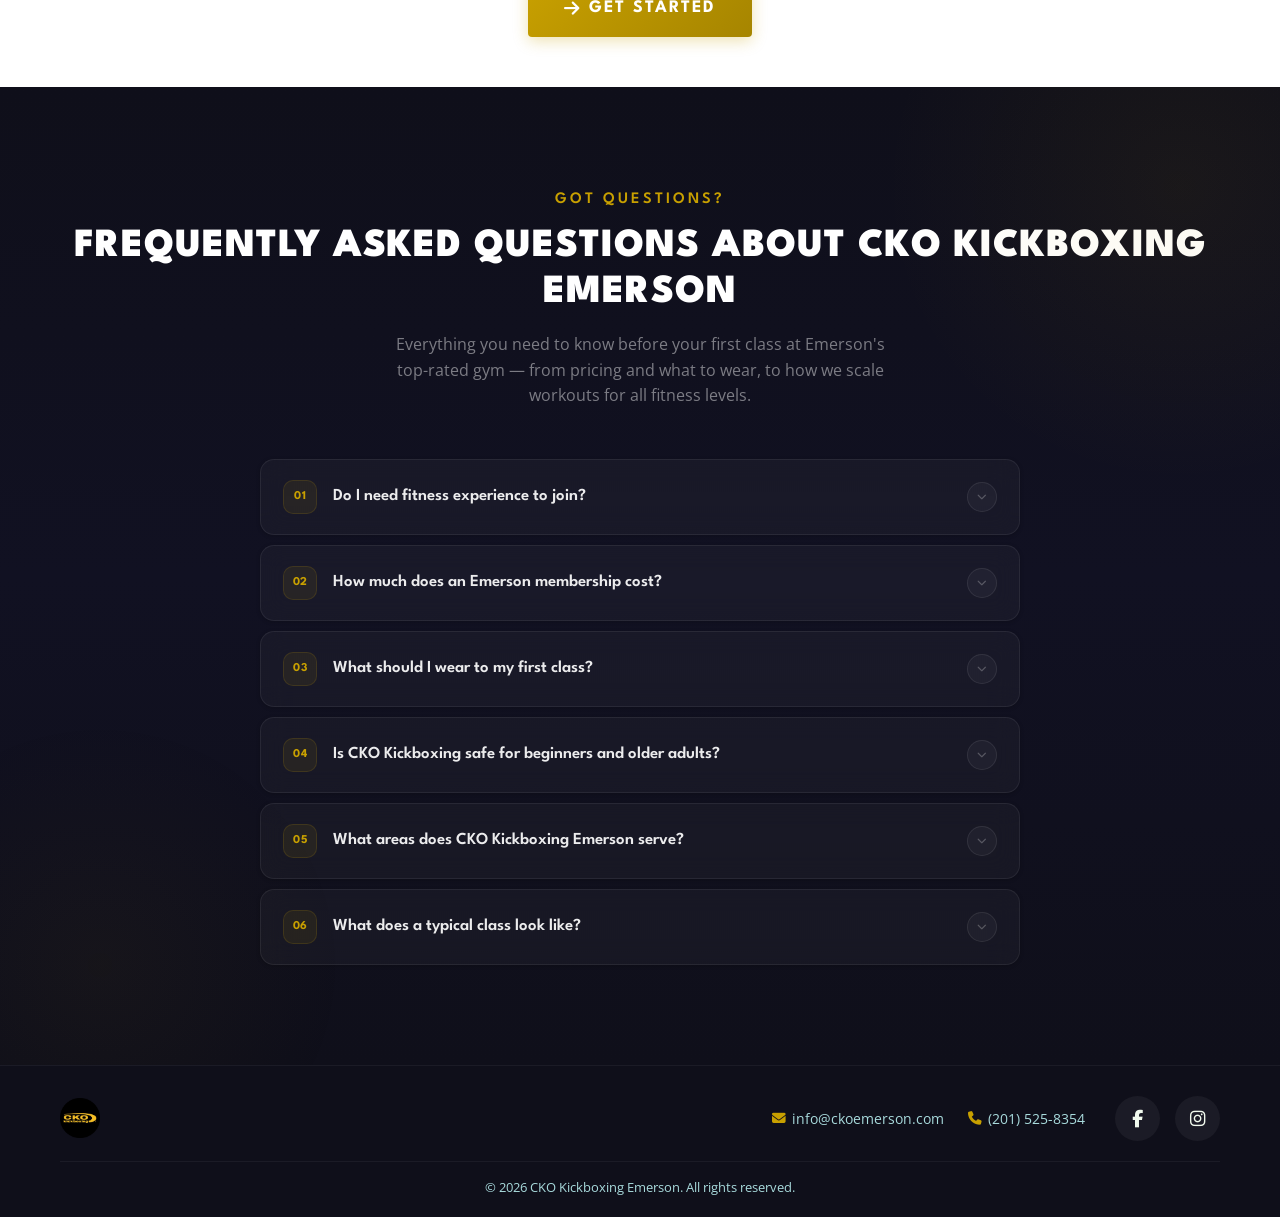
==== commit 25bedf3f: "Bust cache: add version param to hero background image, bump CSS to v=4" ====
--- a/index.html
+++ b/index.html
@@ -12,8 +12,8 @@
   <link rel="preconnect" href="https://cdnjs.cloudflare.com" crossorigin>
 
   <!-- Critical CSS -->
-  <link rel="preload" href="css/style.css?v=3" as="style">
-  <link rel="stylesheet" href="css/style.css?v=3">
+  <link rel="preload" href="css/style.css?v=4" as="style">
+  <link rel="stylesheet" href="css/style.css?v=4">
 
   <!-- Google Fonts (non-render-blocking) -->
   <link rel="preload" as="style" href="https://fonts.googleapis.com/css2?family=League+Spartan:wght@400;500;600;700&family=Nunito+Sans:wght@400;500;600;700&family=Oswald:wght@400;500;600;700&family=Open+Sans:wght@400;500;600&display=swap">
--- a/css/style.css
+++ b/css/style.css
@@ -558,7 +558,7 @@
   position: relative;
   padding-top: 180px;
   padding-bottom: 140px;
-  background: linear-gradient(to right, rgba(0, 0, 0, 0.7), rgba(0, 0, 0, 0.5)), url('../images/background.webp') center/cover no-repeat fixed;
+  background: linear-gradient(to right, rgba(0, 0, 0, 0.7), rgba(0, 0, 0, 0.5)), url('../images/background.webp?v=2') center/cover no-repeat fixed;
 }
 
 .hero-mountain {
--- a/css/style.css
+++ b/css/style.css
@@ -558,7 +558,7 @@
   position: relative;
   padding-top: 180px;
   padding-bottom: 140px;
-  background: linear-gradient(to right, rgba(0, 0, 0, 0.7), rgba(0, 0, 0, 0.5)), url('../images/background.webp') center/cover no-repeat fixed;
+  background: linear-gradient(to right, rgba(0, 0, 0, 0.7), rgba(0, 0, 0, 0.5)), url('../images/background.webp?v=2') center/cover no-repeat fixed;
 }
 
 .hero-mountain {
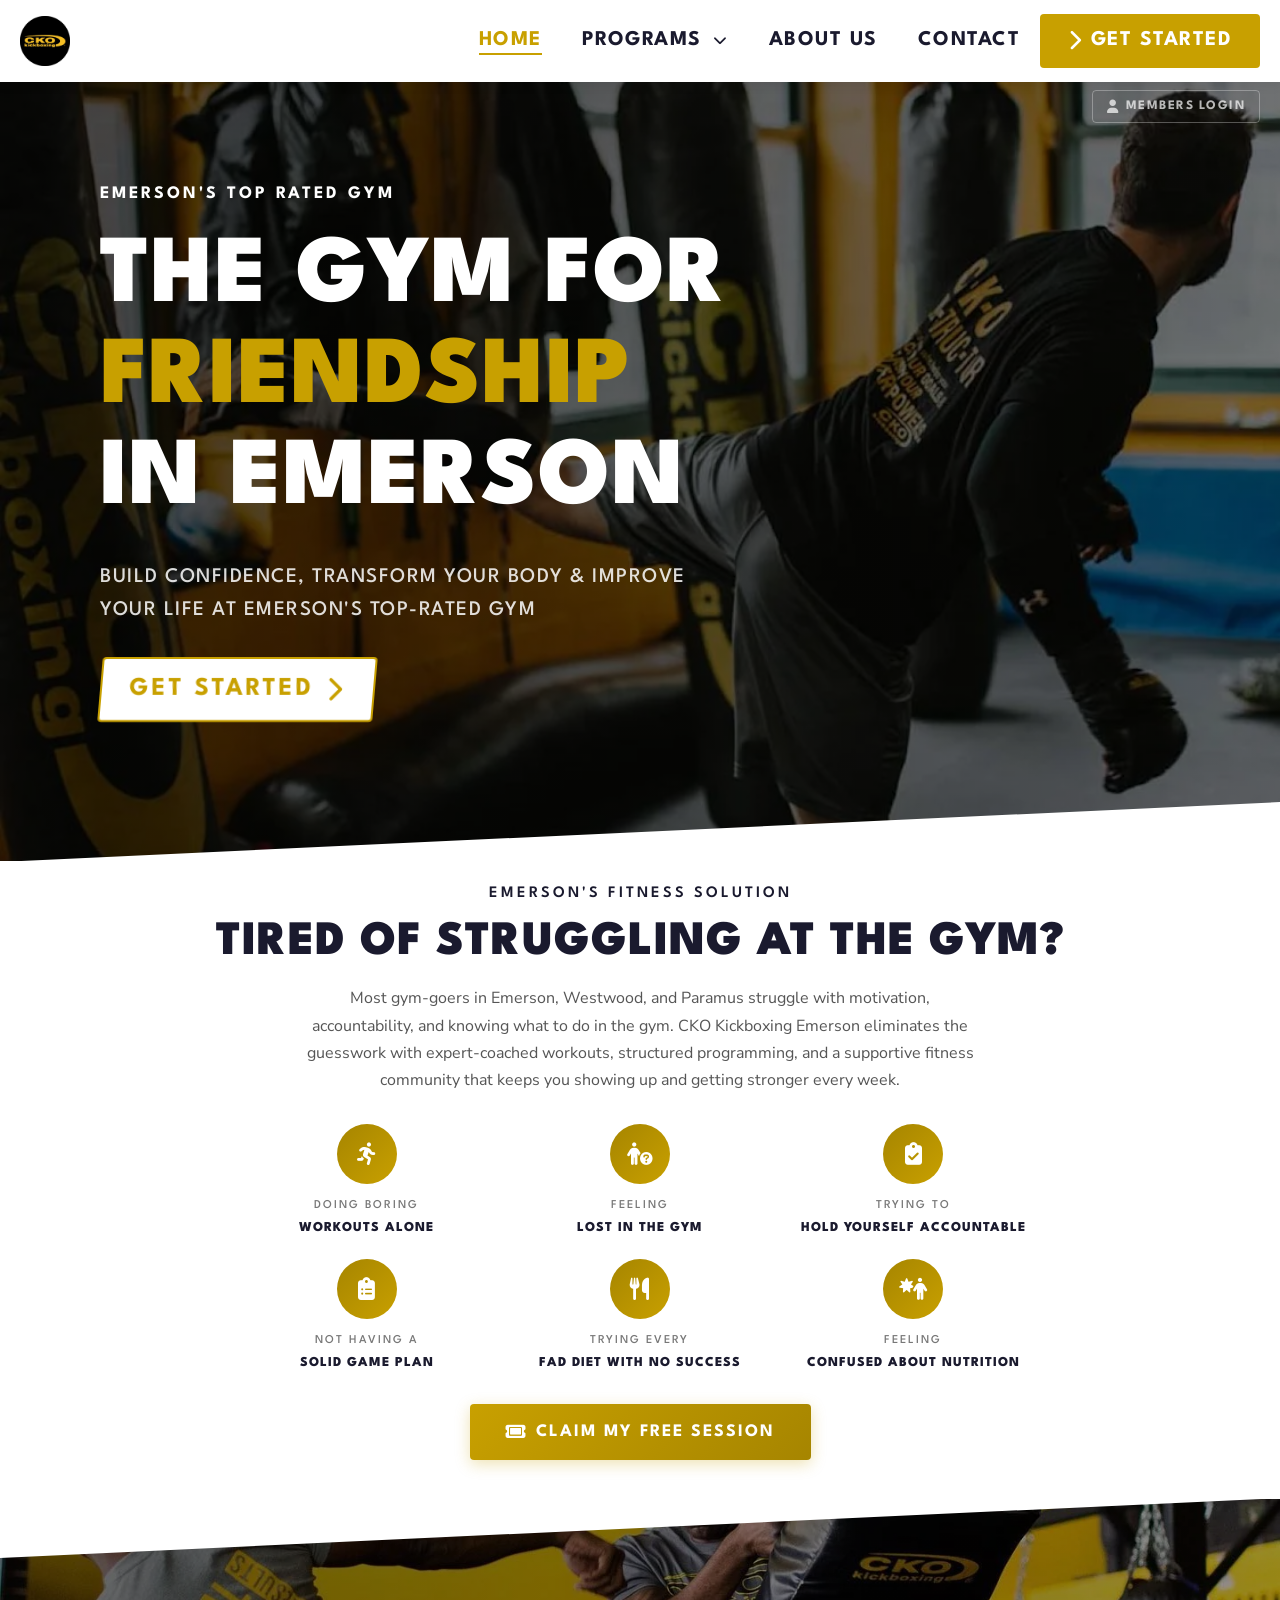
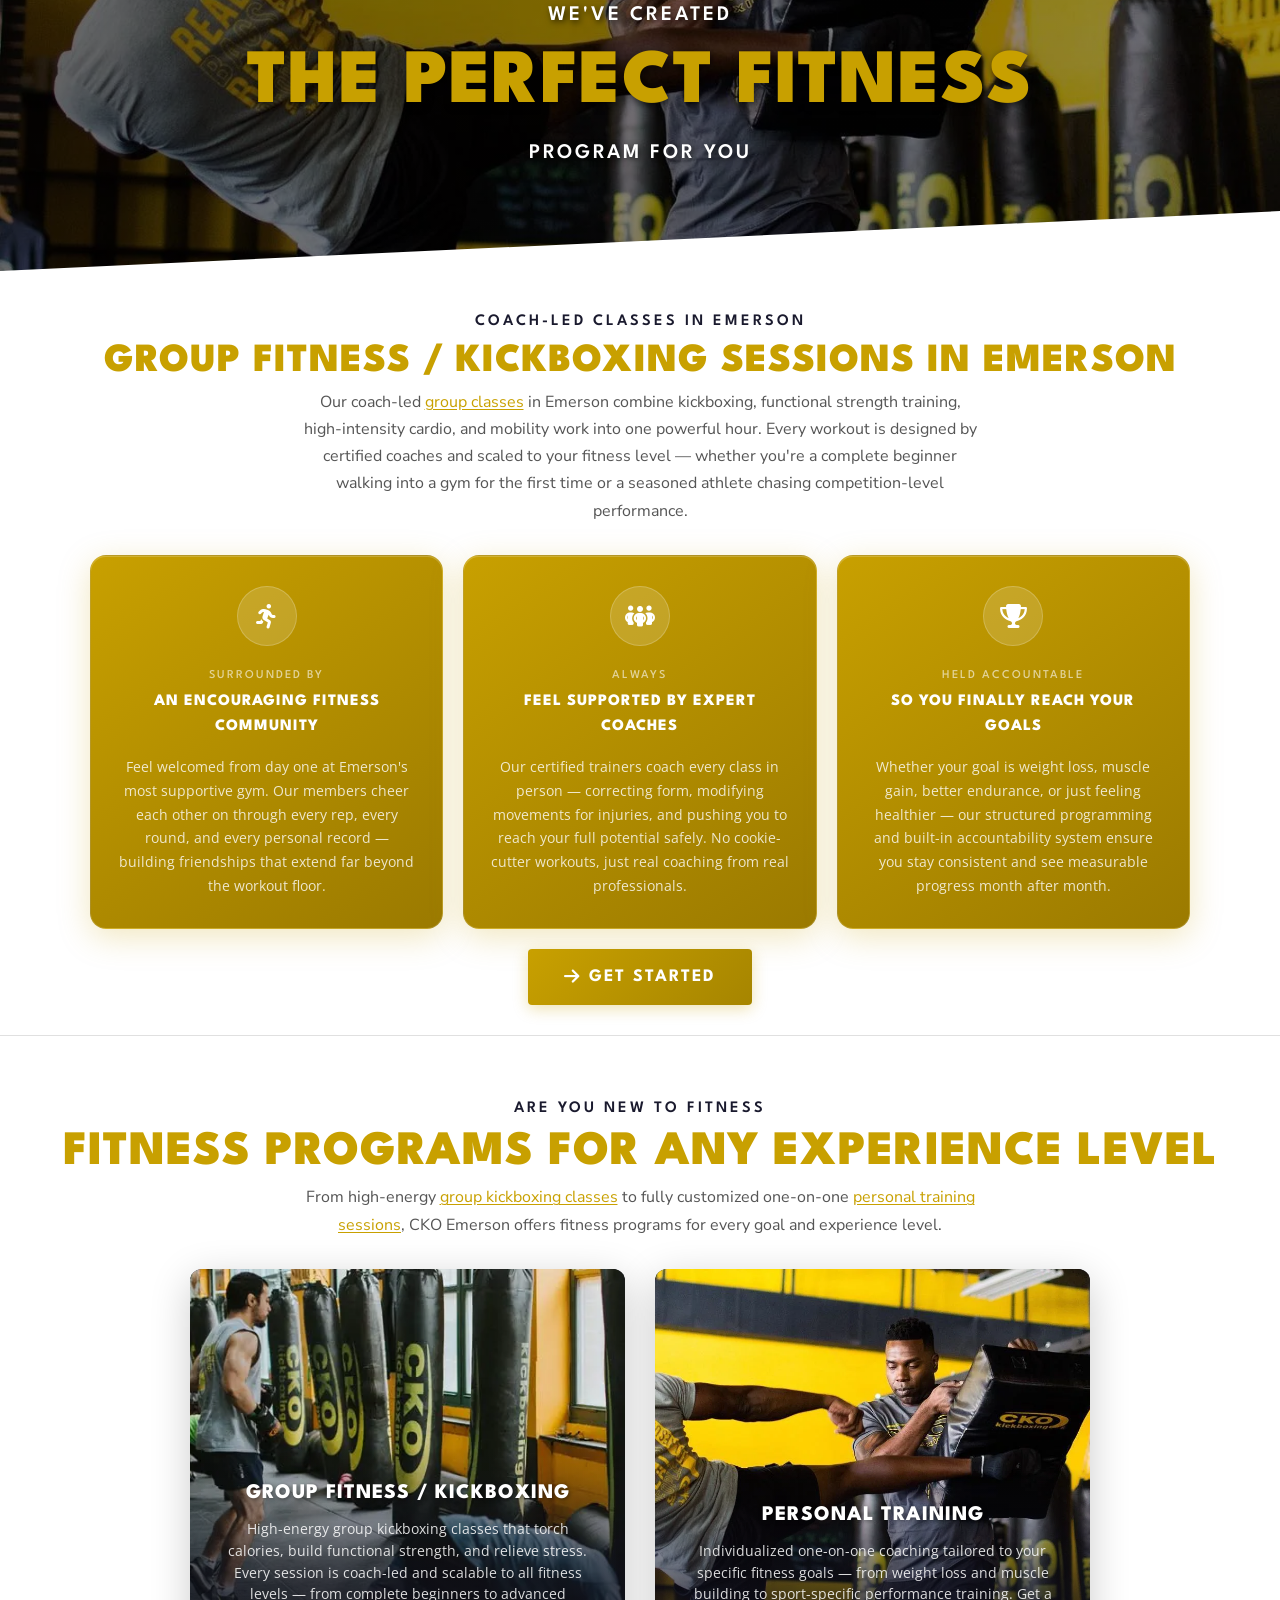
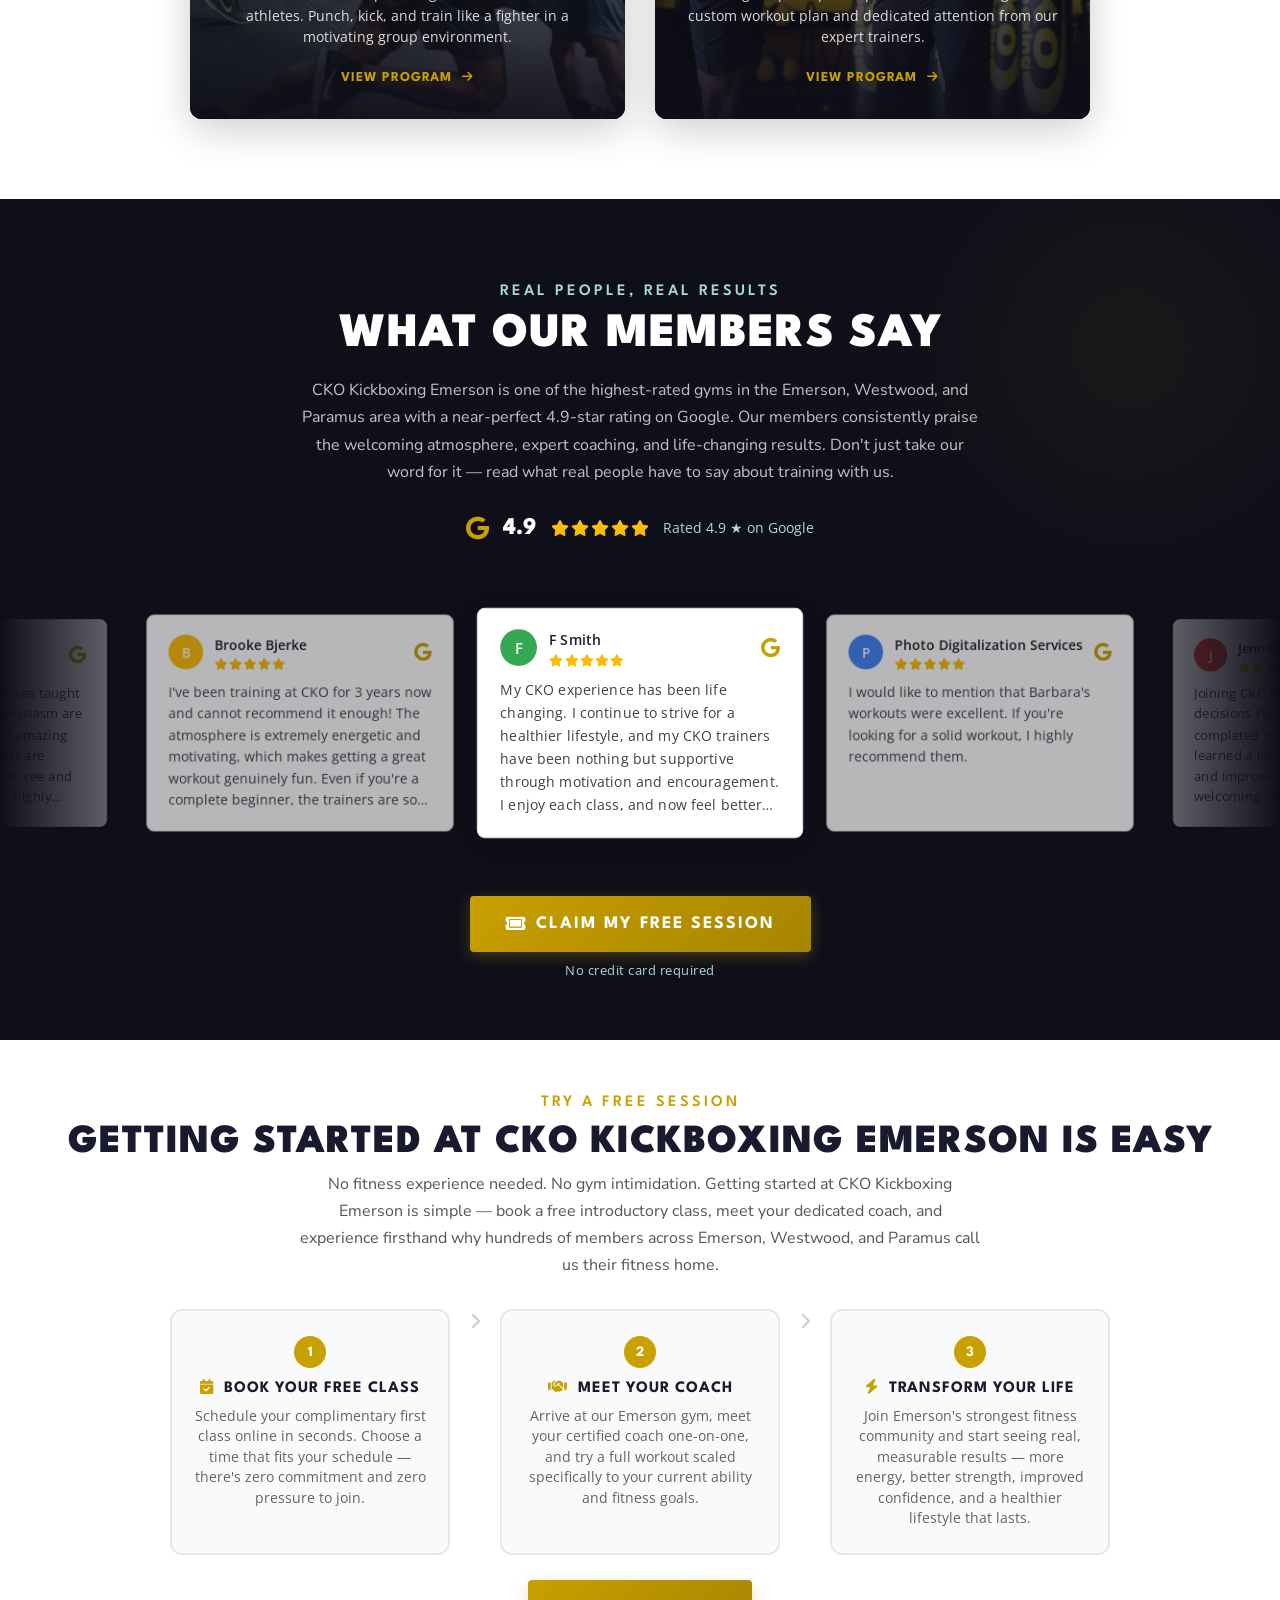
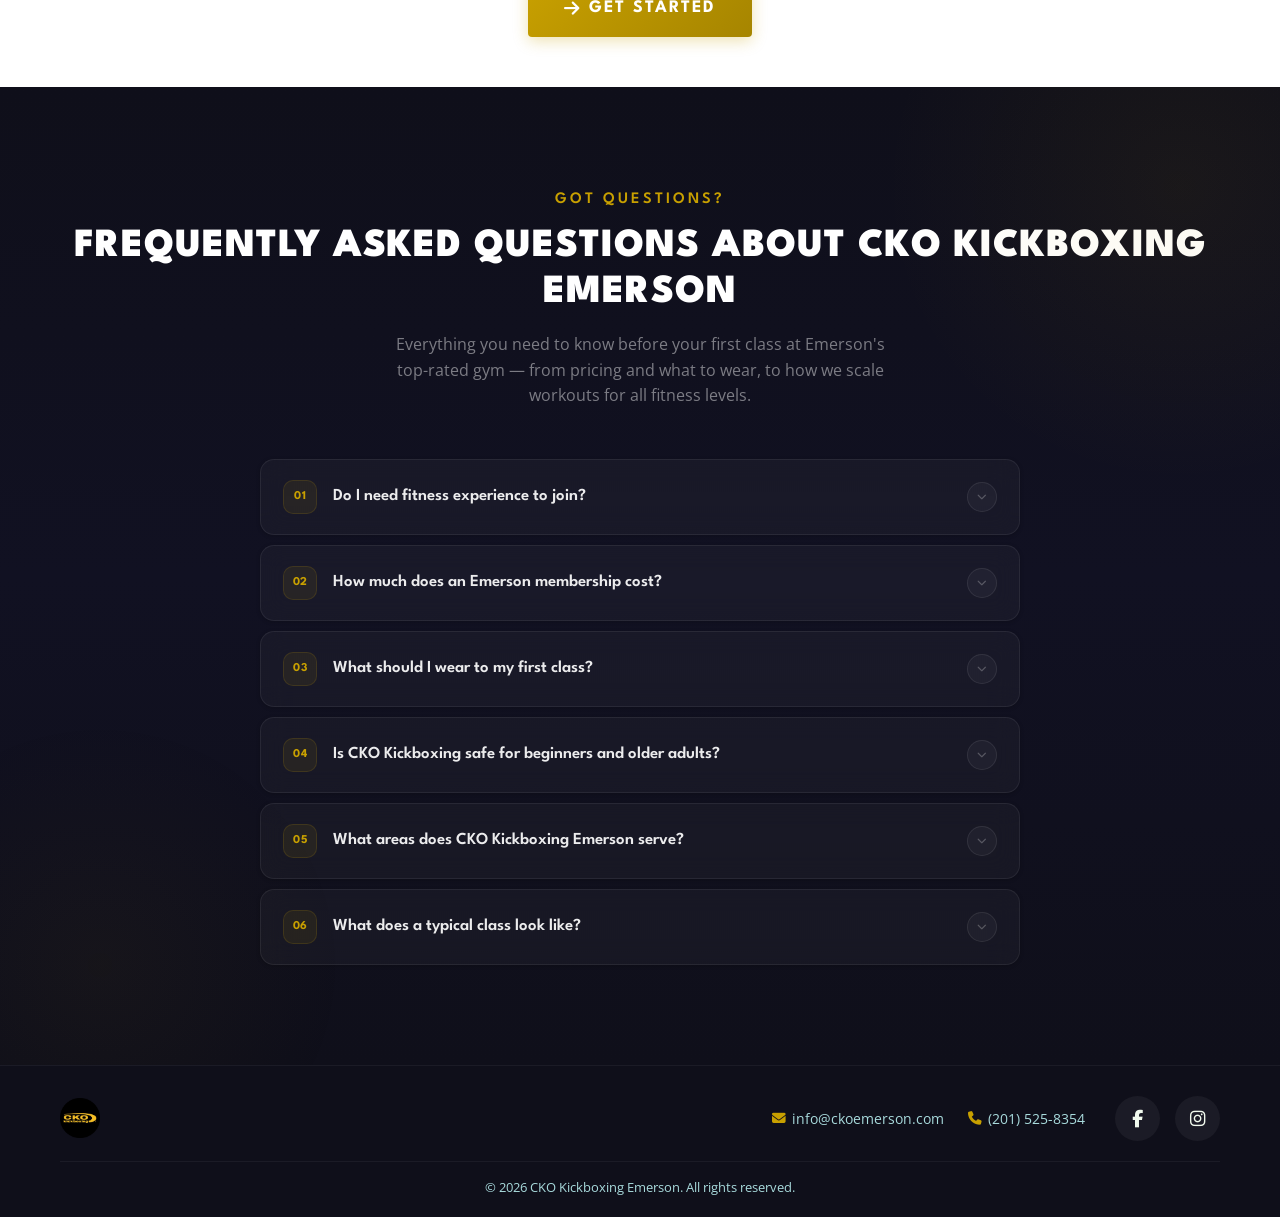
==== commit ba8c0129: "SEO overhaul: fix domain to emersoncko.com, clean sitemap, unique OG images, add structured data, pr" ====
--- a/index.html
+++ b/index.html
@@ -13,6 +13,7 @@
 
   <!-- Critical CSS -->
   <link rel="preload" href="css/style.css?v=4" as="style">
+  <link rel="preload" href="images/background.webp?v=2" as="image">
   <link rel="stylesheet" href="css/style.css?v=4">
 
   <!-- Google Fonts (non-render-blocking) -->
@@ -36,14 +37,14 @@
   <link rel="manifest" href="site.webmanifest">
 
   <!-- Canonical -->
-  <link rel="canonical" href="https://ckoemerson.com/">
+  <link rel="canonical" href="https://emersoncko.com/">
 
   <!-- Open Graph -->
   <meta property="og:type" content="website">
-  <meta property="og:url" content="https://ckoemerson.com/">
+  <meta property="og:url" content="https://emersoncko.com/">
   <meta property="og:title" content="CKO Kickboxing Emerson | #1 Gym in Emerson, NJ">
   <meta property="og:description" content="CKO Kickboxing Emerson is the #1 rated gym in Emerson, NJ. Expert-coached group classes, personal training & nutrition coaching for all fitness levels. Book your free class today!">
-  <meta property="og:image" content="https://ckoemerson.com/images/personal%20training.webp">
+  <meta property="og:image" content="https://emersoncko.com/images/personal%20training.webp">
   <meta property="og:locale" content="en_US">
   <meta property="og:site_name" content="CKO Kickboxing Emerson">
 
@@ -51,17 +52,17 @@
   <meta name="twitter:card" content="summary_large_image">
   <meta name="twitter:title" content="CKO Kickboxing Emerson | #1 Gym in Emerson, NJ">
   <meta name="twitter:description" content="CKO Kickboxing Emerson is the #1 rated gym in Emerson, NJ. Expert-coached group classes, personal training & nutrition coaching for all fitness levels. Book your free class today!">
-  <meta name="twitter:image" content="https://ckoemerson.com/images/personal%20training.webp">
+  <meta name="twitter:image" content="https://emersoncko.com/images/personal%20training.webp">
 
   <!-- Structured Data -->
   <script type="application/ld+json">
   {
     "@context": "https://schema.org",
     "@type": "LocalBusiness",
-    "@id": "https://ckoemerson.com",
+    "@id": "https://emersoncko.com",
     "name": "CKO Kickboxing Emerson",
     "description": "CKO Kickboxing Emerson is the #1 rated gym in Emerson, NJ. Expert-coached group classes, personal training & nutrition coaching for all fitness levels. Book your free class today!",
-    "url": "https://ckoemerson.com",
+    "url": "https://emersoncko.com",
     "telephone": "+1-201-525-8354",
     "address": {
       "@type": "PostalAddress",
@@ -76,8 +77,8 @@
       "latitude": 40.9765,
       "longitude": -74.0263
     },
-    "image": "https://ckoemerson.com/images/personal%20training.webp",
-    "logo": "https://ckoemerson.com/images/cko-logo.webp",
+    "image": "https://emersoncko.com/images/personal%20training.webp",
+    "logo": "https://emersoncko.com/images/cko-logo.webp",
     "openingHoursSpecification": [
       {
         "@type": "OpeningHoursSpecification",
--- a/css/style.css
+++ b/css/style.css
@@ -2226,6 +2226,28 @@
   color: var(--blue);
 }
 
+.login-pricing {
+  display: inline-block;
+  margin-top: 32px;
+  padding: 14px 36px;
+  font-family: var(--font-display);
+  font-size: 1rem;
+  font-weight: 700;
+  color: #fff;
+  text-transform: uppercase;
+  letter-spacing: 2px;
+  text-decoration: none;
+  background: linear-gradient(135deg, var(--blue), var(--blue-dark));
+  border-radius: 8px;
+  transition: var(--transition);
+}
+
+.login-pricing:hover {
+  background: linear-gradient(135deg, var(--blue-dark), #8B6D00);
+  transform: translateY(-1px);
+  box-shadow: 0 4px 15px rgba(200, 160, 0, 0.4);
+}
+
 .login-toggle {
   margin-top: 20px;
   font-family: var(--font-body);
@@ -5090,8 +5112,8 @@
   align-items: center;
   justify-content: center;
   gap: 8px;
-  background: linear-gradient(135deg, #e8f4fd, #dbeafe);
-  color: #2563eb;
+  background: linear-gradient(135deg, #fdf6e0, #f5e6a3);
+  color: #A68500;
   font-family: var(--font-display);
   font-size: .7rem;
   font-weight: 700;
@@ -5277,7 +5299,7 @@
 @media (max-width: 768px) {
   h1 { font-size: 2.4rem; }
 
-  .hero { min-height: 90vh; padding-top: 140px; padding-bottom: 100px; }
+  .hero { min-height: 90vh; padding-top: 140px; padding-bottom: 100px; background-position: top right; }
   .hero-content { padding: 0 20px; }
   .hero-subtitle { font-size: .85rem; letter-spacing: 2.5px; margin-bottom: 14px; text-shadow: 0 1px 3px rgba(0,0,0,0.4); }
   .hero-content h1 { font-size: clamp(2.8rem, 9vw, 4rem); line-height: 1.08; margin-bottom: 20px; text-shadow: 0 2px 8px rgba(0,0,0,0.35); }
@@ -5461,7 +5483,7 @@
   h1 { font-size: 2rem; }
   h2 { font-size: 1.5rem; }
 
-  .hero { min-height: 92vh; padding-top: 120px; }
+  .hero { min-height: 92vh; padding-top: 120px; background-position: top right; }
   .hero-subtitle { font-size: .78rem; letter-spacing: 2px; }
   .hero-content h1 { font-size: clamp(2.4rem, 10vw, 3.2rem); }
   .hero-tagline { font-size: 1.05rem; }
--- a/css/style.css
+++ b/css/style.css
@@ -2226,6 +2226,28 @@
   color: var(--blue);
 }
 
+.login-pricing {
+  display: inline-block;
+  margin-top: 32px;
+  padding: 14px 36px;
+  font-family: var(--font-display);
+  font-size: 1rem;
+  font-weight: 700;
+  color: #fff;
+  text-transform: uppercase;
+  letter-spacing: 2px;
+  text-decoration: none;
+  background: linear-gradient(135deg, var(--blue), var(--blue-dark));
+  border-radius: 8px;
+  transition: var(--transition);
+}
+
+.login-pricing:hover {
+  background: linear-gradient(135deg, var(--blue-dark), #8B6D00);
+  transform: translateY(-1px);
+  box-shadow: 0 4px 15px rgba(200, 160, 0, 0.4);
+}
+
 .login-toggle {
   margin-top: 20px;
   font-family: var(--font-body);
@@ -5090,8 +5112,8 @@
   align-items: center;
   justify-content: center;
   gap: 8px;
-  background: linear-gradient(135deg, #e8f4fd, #dbeafe);
-  color: #2563eb;
+  background: linear-gradient(135deg, #fdf6e0, #f5e6a3);
+  color: #A68500;
   font-family: var(--font-display);
   font-size: .7rem;
   font-weight: 700;
@@ -5277,7 +5299,7 @@
 @media (max-width: 768px) {
   h1 { font-size: 2.4rem; }
 
-  .hero { min-height: 90vh; padding-top: 140px; padding-bottom: 100px; }
+  .hero { min-height: 90vh; padding-top: 140px; padding-bottom: 100px; background-position: top right; }
   .hero-content { padding: 0 20px; }
   .hero-subtitle { font-size: .85rem; letter-spacing: 2.5px; margin-bottom: 14px; text-shadow: 0 1px 3px rgba(0,0,0,0.4); }
   .hero-content h1 { font-size: clamp(2.8rem, 9vw, 4rem); line-height: 1.08; margin-bottom: 20px; text-shadow: 0 2px 8px rgba(0,0,0,0.35); }
@@ -5461,7 +5483,7 @@
   h1 { font-size: 2rem; }
   h2 { font-size: 1.5rem; }
 
-  .hero { min-height: 92vh; padding-top: 120px; }
+  .hero { min-height: 92vh; padding-top: 120px; background-position: top right; }
   .hero-subtitle { font-size: .78rem; letter-spacing: 2px; }
   .hero-content h1 { font-size: clamp(2.4rem, 10vw, 3.2rem); }
   .hero-tagline { font-size: 1.05rem; }
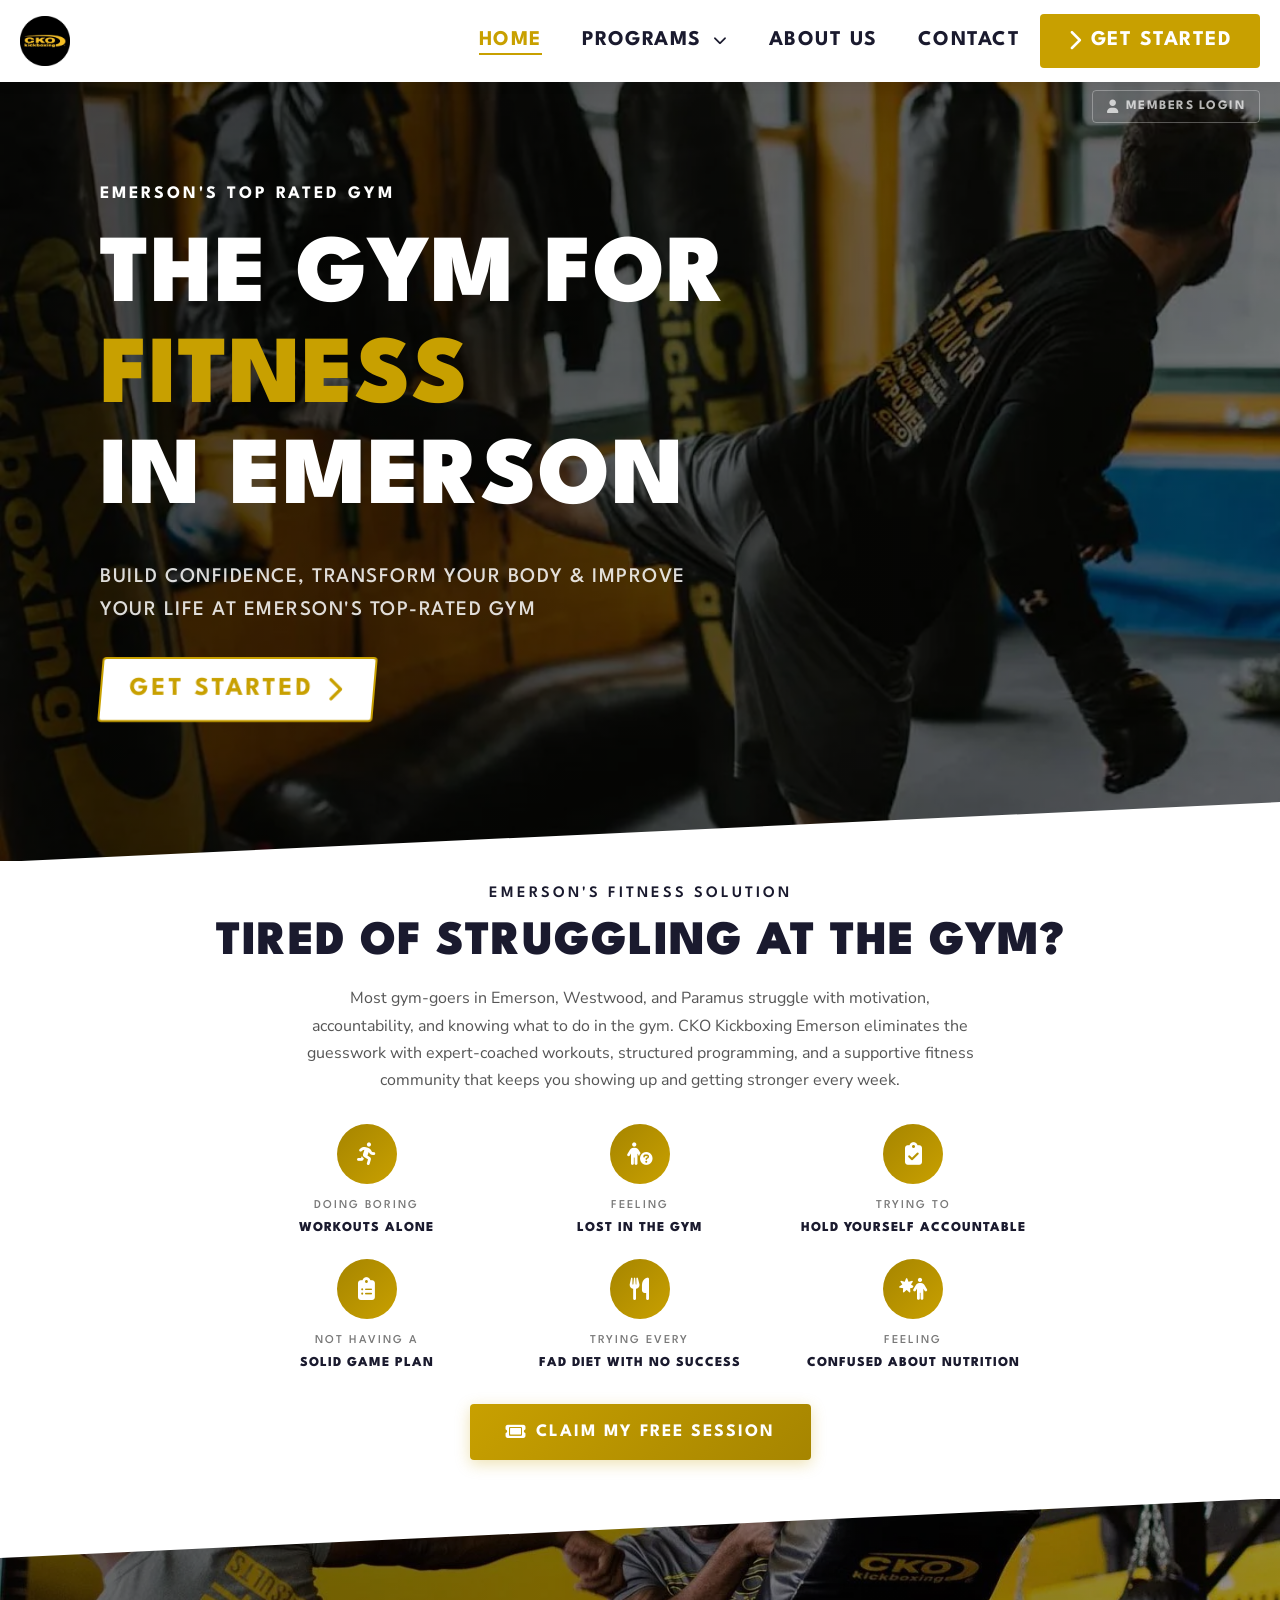
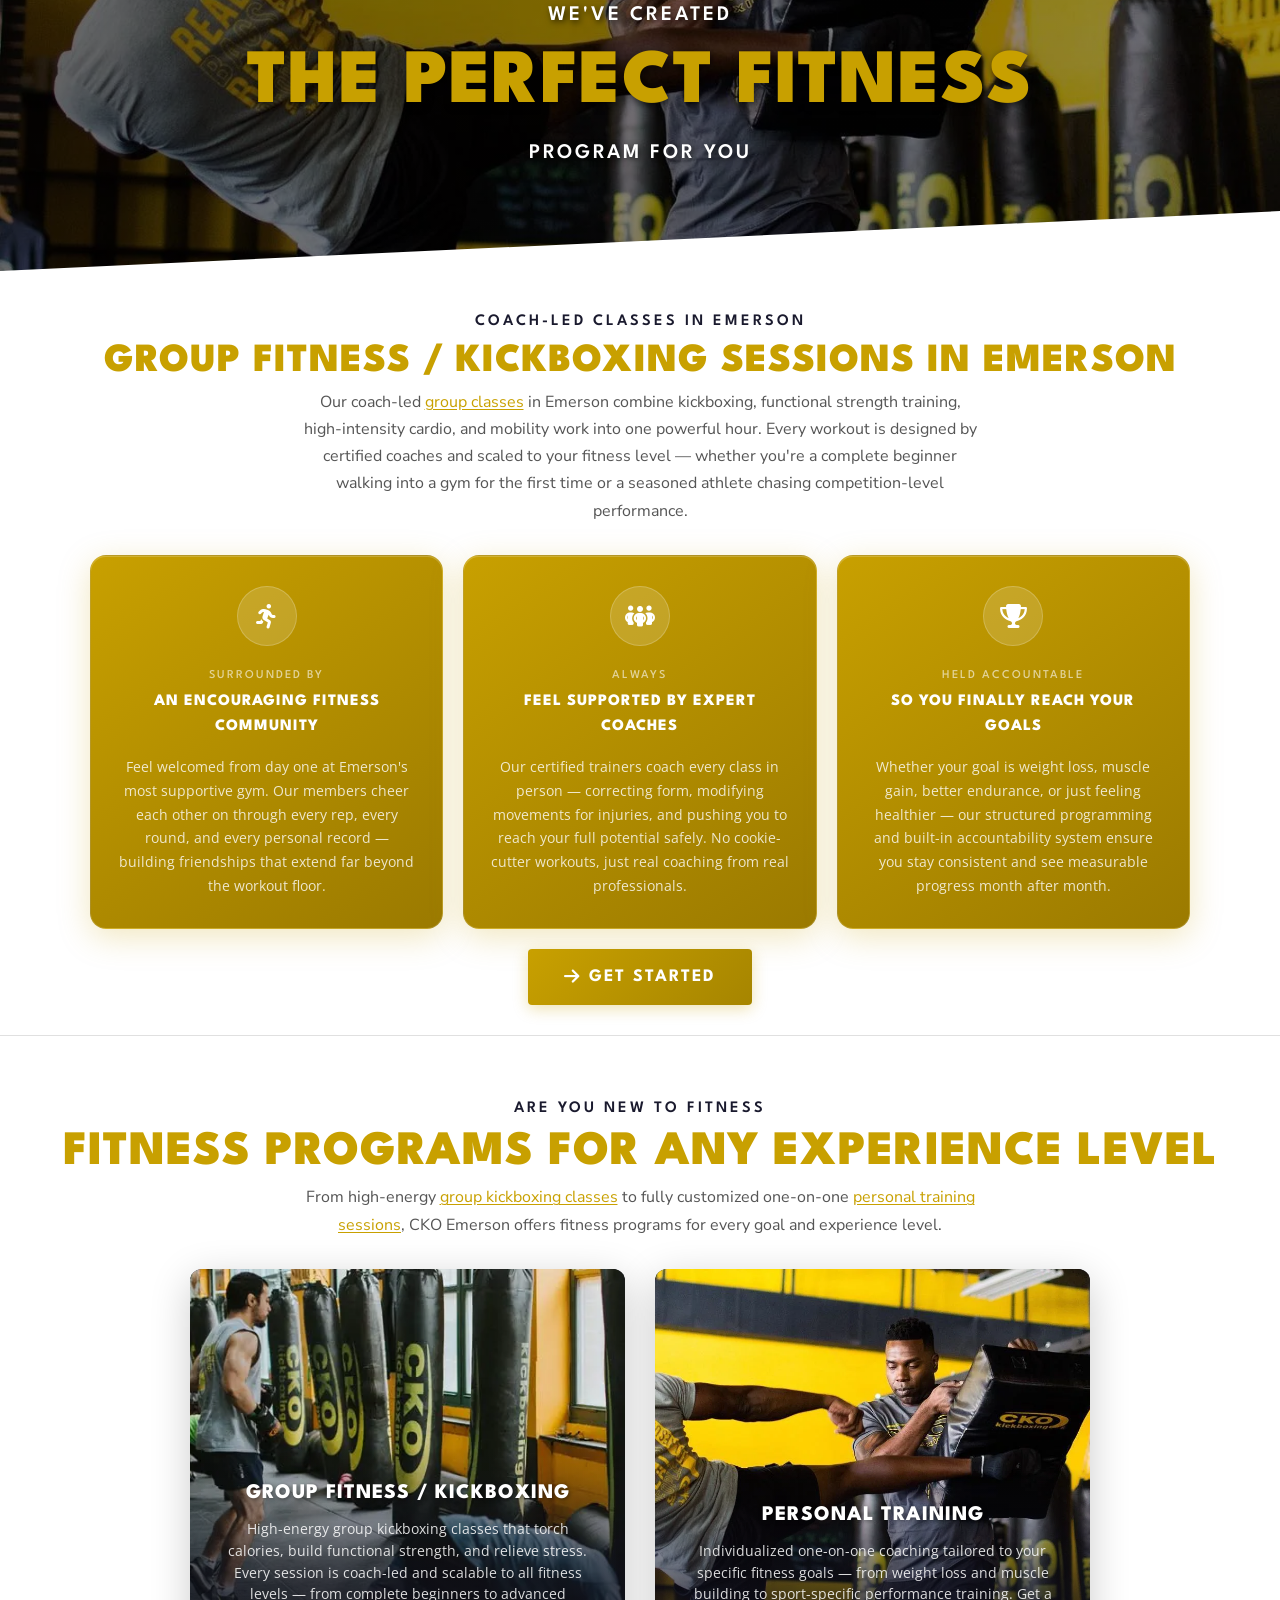
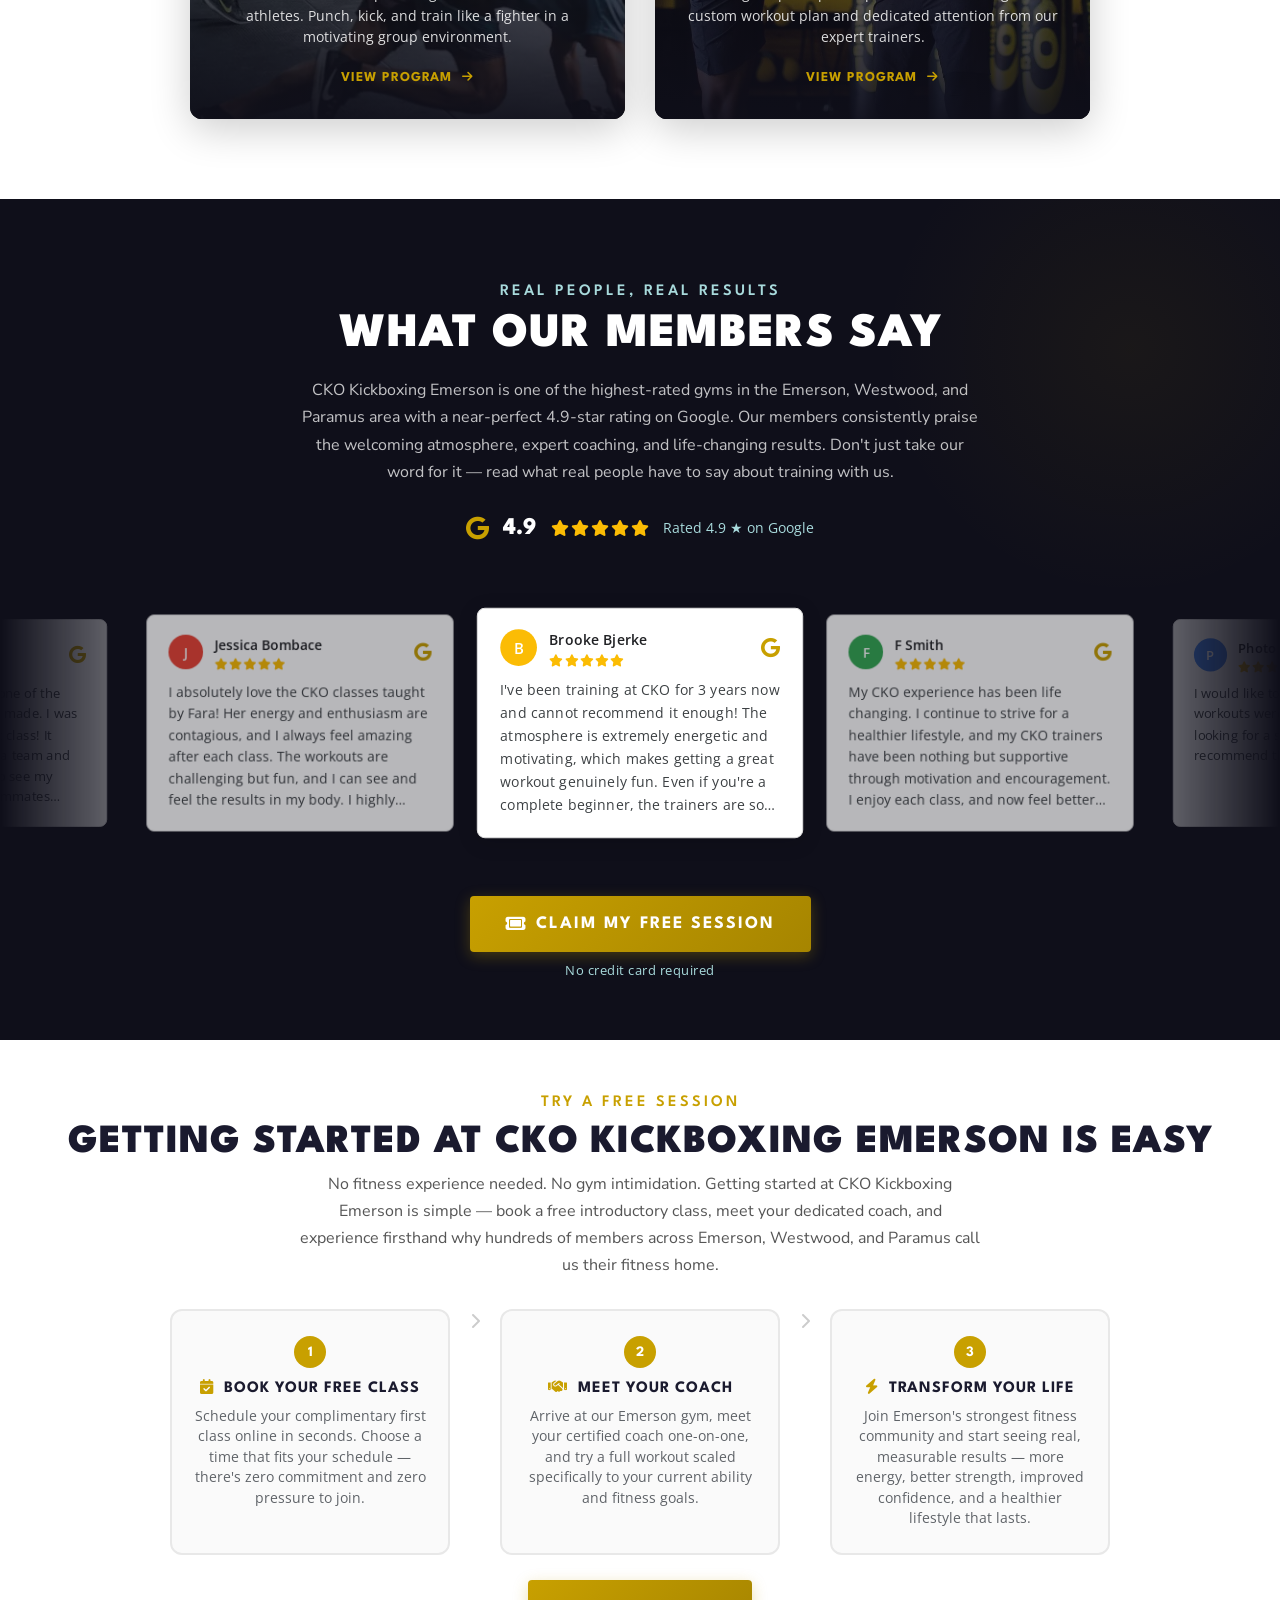
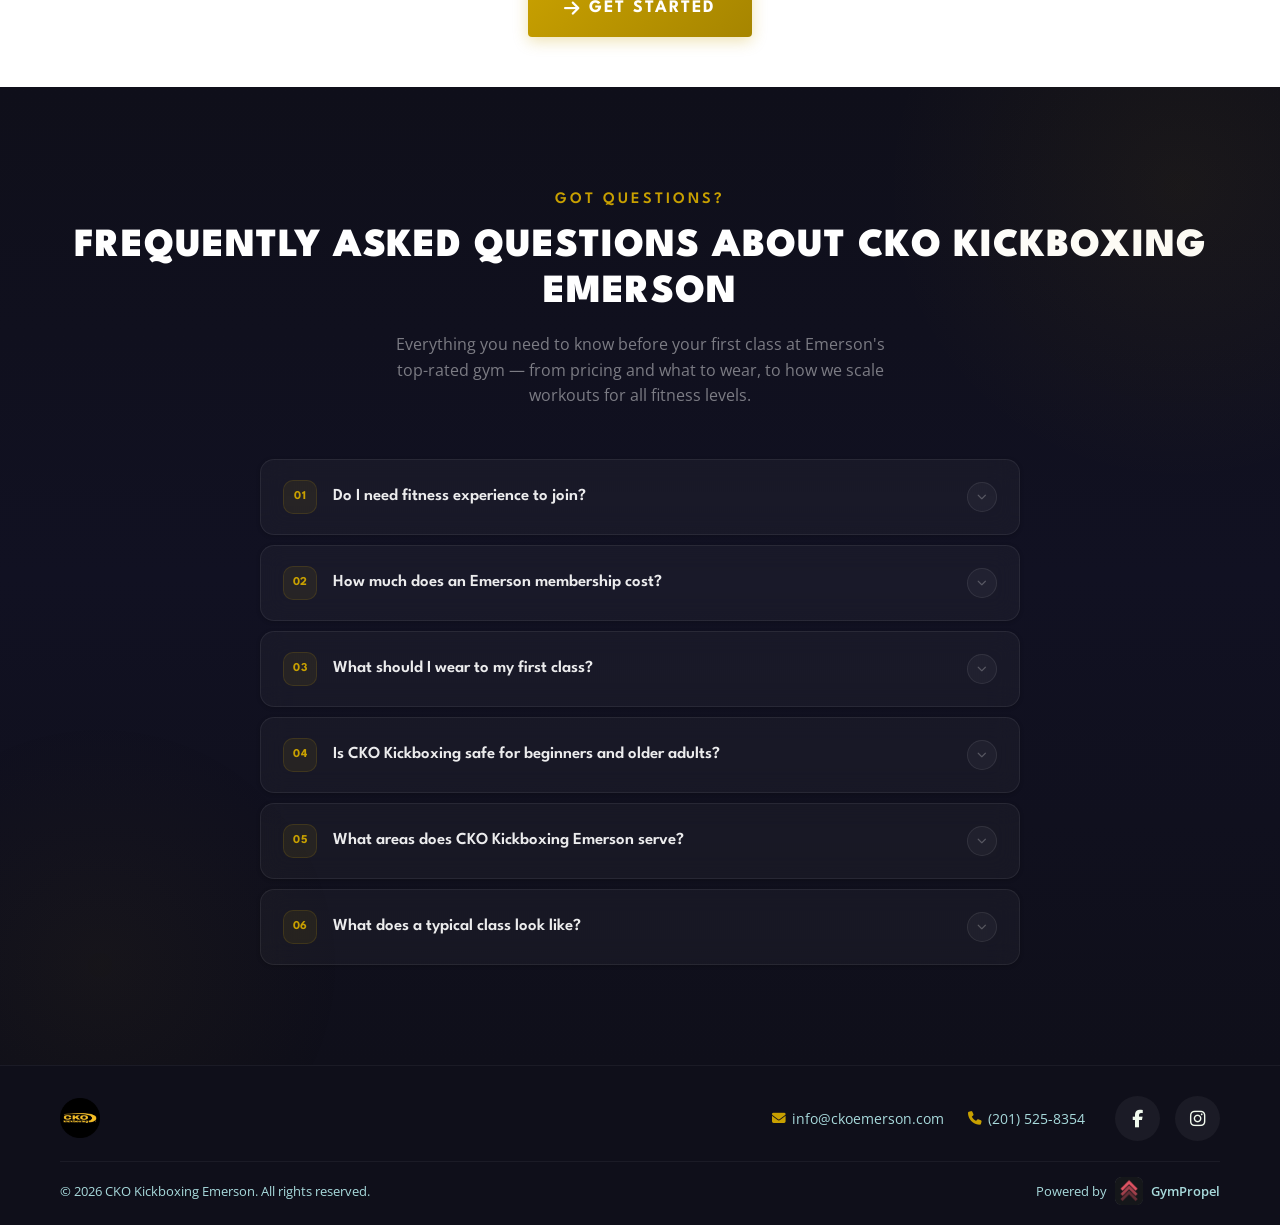
==== commit 6c785775: "Add a "Powered by GymPropel" backlink to the footer Matches the gym-site template: the footer bottom" ====
--- a/index.html
+++ b/index.html
@@ -481,6 +481,7 @@
       </div>
       <div class="footer-bottom">
         <p>&copy; 2026 CKO Kickboxing Emerson. All rights reserved.</p>
+        <a class="powered-by" href="https://gympropel.com" target="_blank" rel="noopener">Powered by <img src="images/gym-propel-mark.webp" alt="" width="28" height="28" loading="lazy"> <span>GymPropel</span></a>
       </div>
     </div>
   </footer>
--- a/css/style.css
+++ b/css/style.css
@@ -5028,7 +5028,11 @@
 }
 
 .footer-bottom {
-  text-align: center;
+  display: flex;
+  align-items: center;
+  justify-content: space-between;
+  gap: 12px 24px;
+  flex-wrap: wrap;
   padding-top: 15px;
   border-top: 1px solid rgba(255, 255, 255, 0.05);
 }
@@ -5036,6 +5040,29 @@
 .footer-bottom p {
   color: var(--gray);
   font-size: .8rem;
+}
+
+.powered-by {
+  display: inline-flex;
+  align-items: center;
+  gap: 8px;
+  color: var(--gray);
+  font-size: .8rem;
+  transition: var(--transition);
+}
+
+.powered-by img {
+  width: 28px;
+  height: 28px;
+  border-radius: 6px;
+}
+
+.powered-by span {
+  font-weight: 600;
+}
+
+.powered-by:hover {
+  color: var(--white);
 }
 
 /* Mobile Sticky Bar */
@@ -5400,6 +5427,7 @@
   .footer-compact { flex-direction: column; text-align: center; gap: 16px; }
   .footer-contact { flex-direction: column; gap: 10px; }
   .footer .social-links { justify-content: center; }
+  .footer-bottom { flex-direction: column; text-align: center; }
 
   .navbar { transform: translateY(0); transition: transform .3s ease, padding .3s ease; }
   .navbar.hide-on-mobile { transform: translateY(-100%); }
--- a/css/style.css
+++ b/css/style.css
@@ -5028,7 +5028,11 @@
 }
 
 .footer-bottom {
-  text-align: center;
+  display: flex;
+  align-items: center;
+  justify-content: space-between;
+  gap: 12px 24px;
+  flex-wrap: wrap;
   padding-top: 15px;
   border-top: 1px solid rgba(255, 255, 255, 0.05);
 }
@@ -5036,6 +5040,29 @@
 .footer-bottom p {
   color: var(--gray);
   font-size: .8rem;
+}
+
+.powered-by {
+  display: inline-flex;
+  align-items: center;
+  gap: 8px;
+  color: var(--gray);
+  font-size: .8rem;
+  transition: var(--transition);
+}
+
+.powered-by img {
+  width: 28px;
+  height: 28px;
+  border-radius: 6px;
+}
+
+.powered-by span {
+  font-weight: 600;
+}
+
+.powered-by:hover {
+  color: var(--white);
 }
 
 /* Mobile Sticky Bar */
@@ -5400,6 +5427,7 @@
   .footer-compact { flex-direction: column; text-align: center; gap: 16px; }
   .footer-contact { flex-direction: column; gap: 10px; }
   .footer .social-links { justify-content: center; }
+  .footer-bottom { flex-direction: column; text-align: center; }
 
   .navbar { transform: translateY(0); transition: transform .3s ease, padding .3s ease; }
   .navbar.hide-on-mobile { transform: translateY(-100%); }
